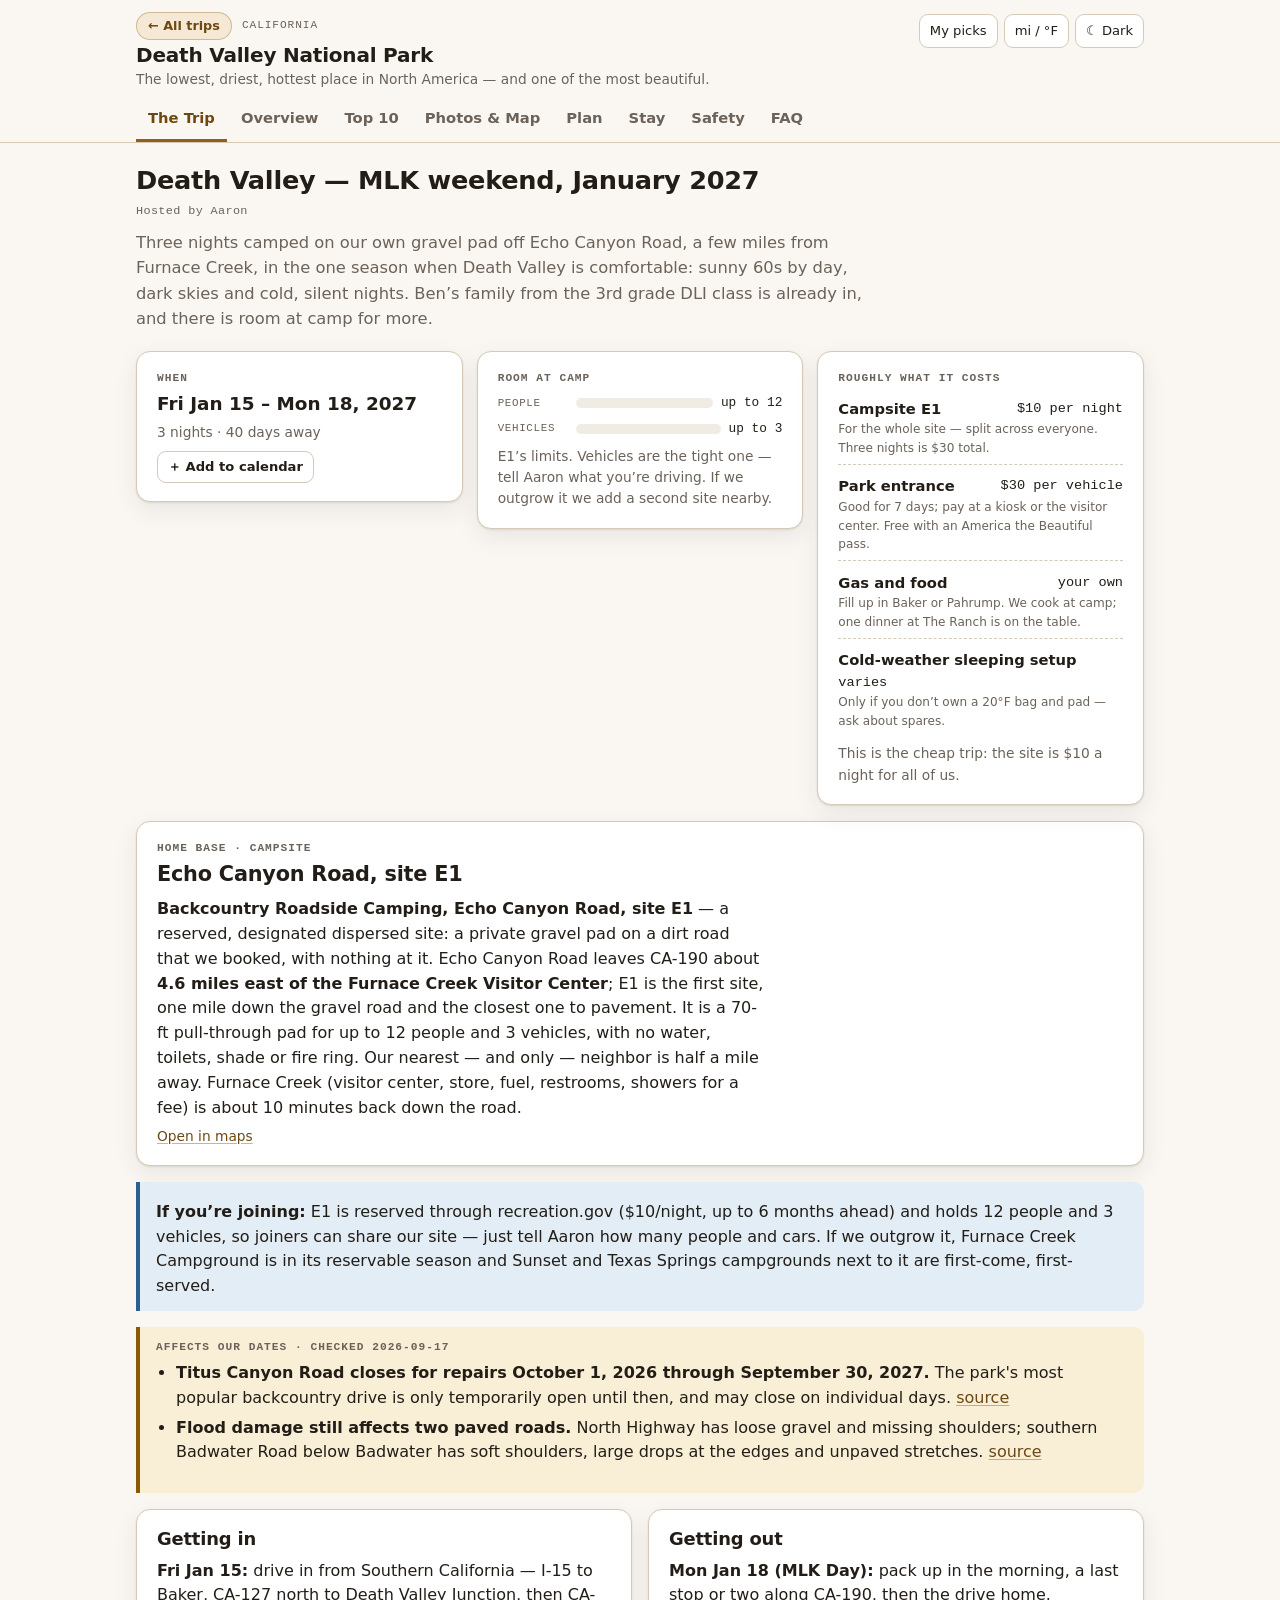
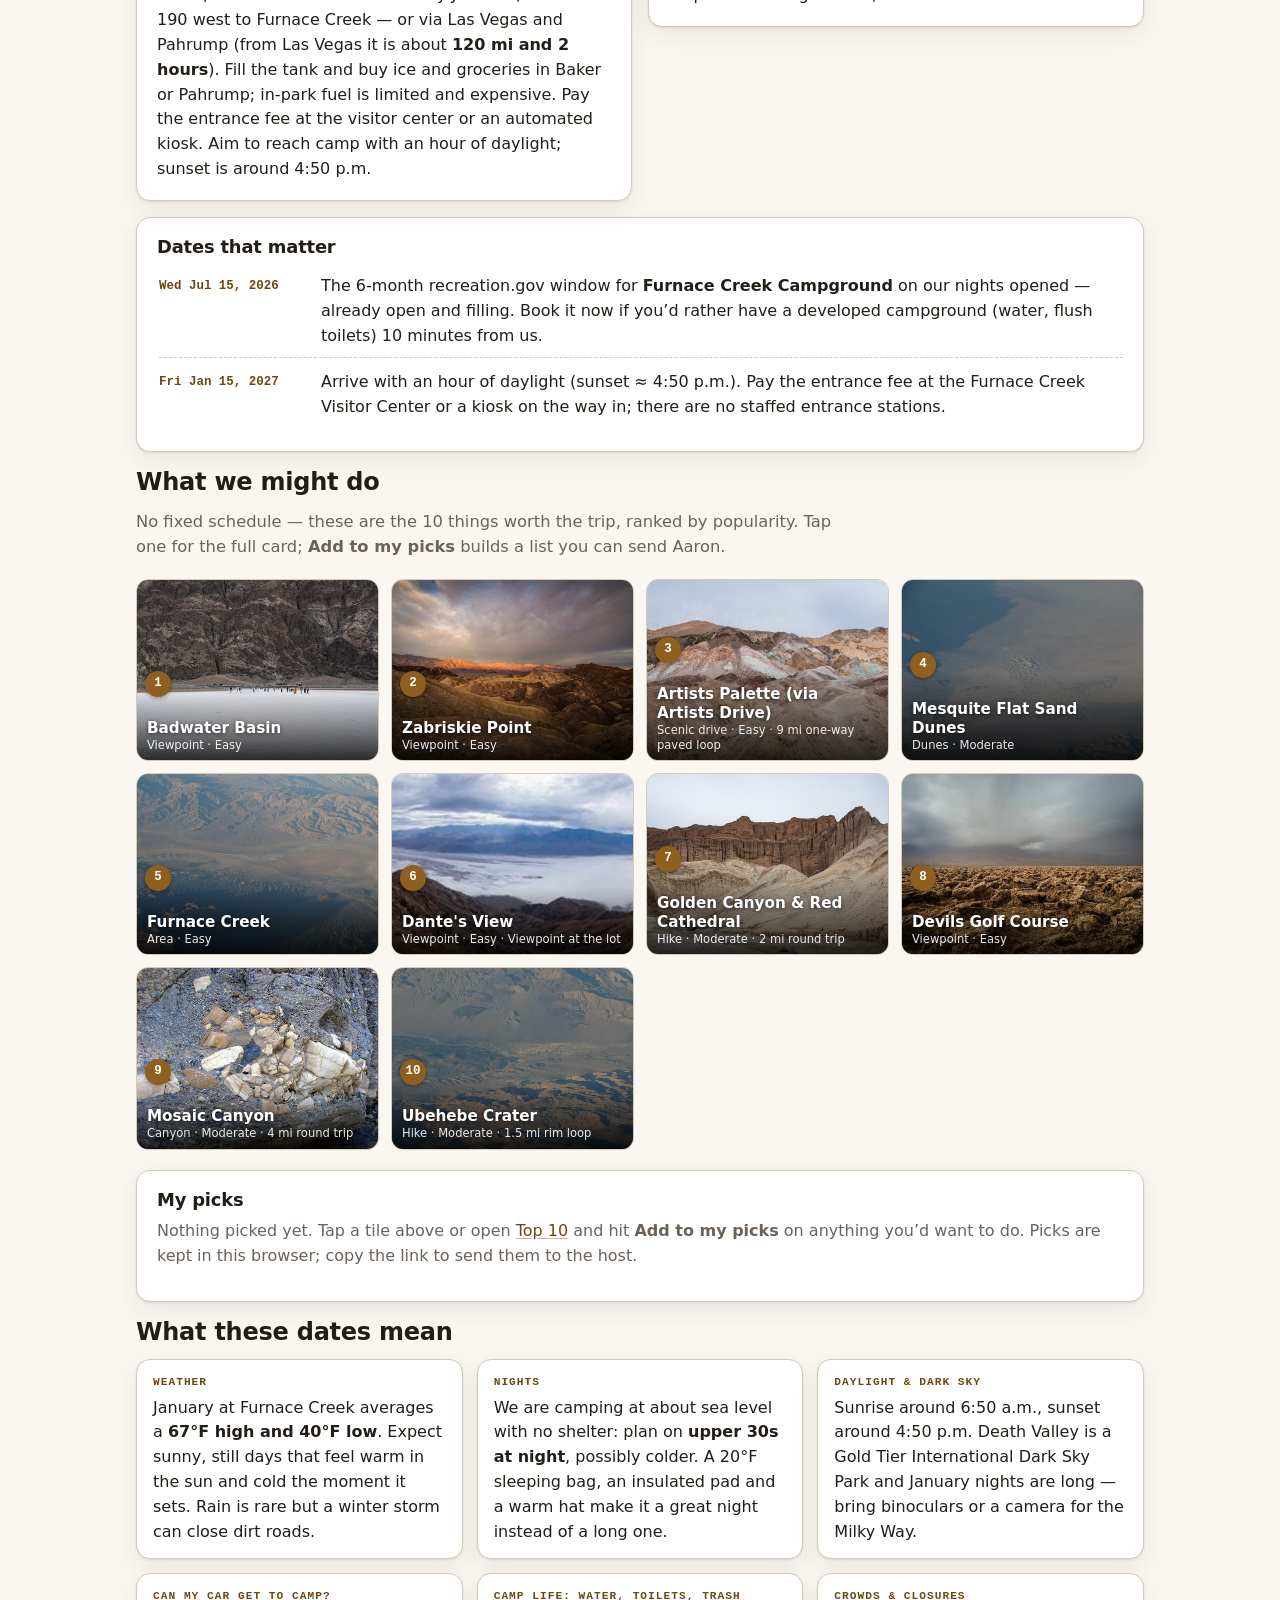
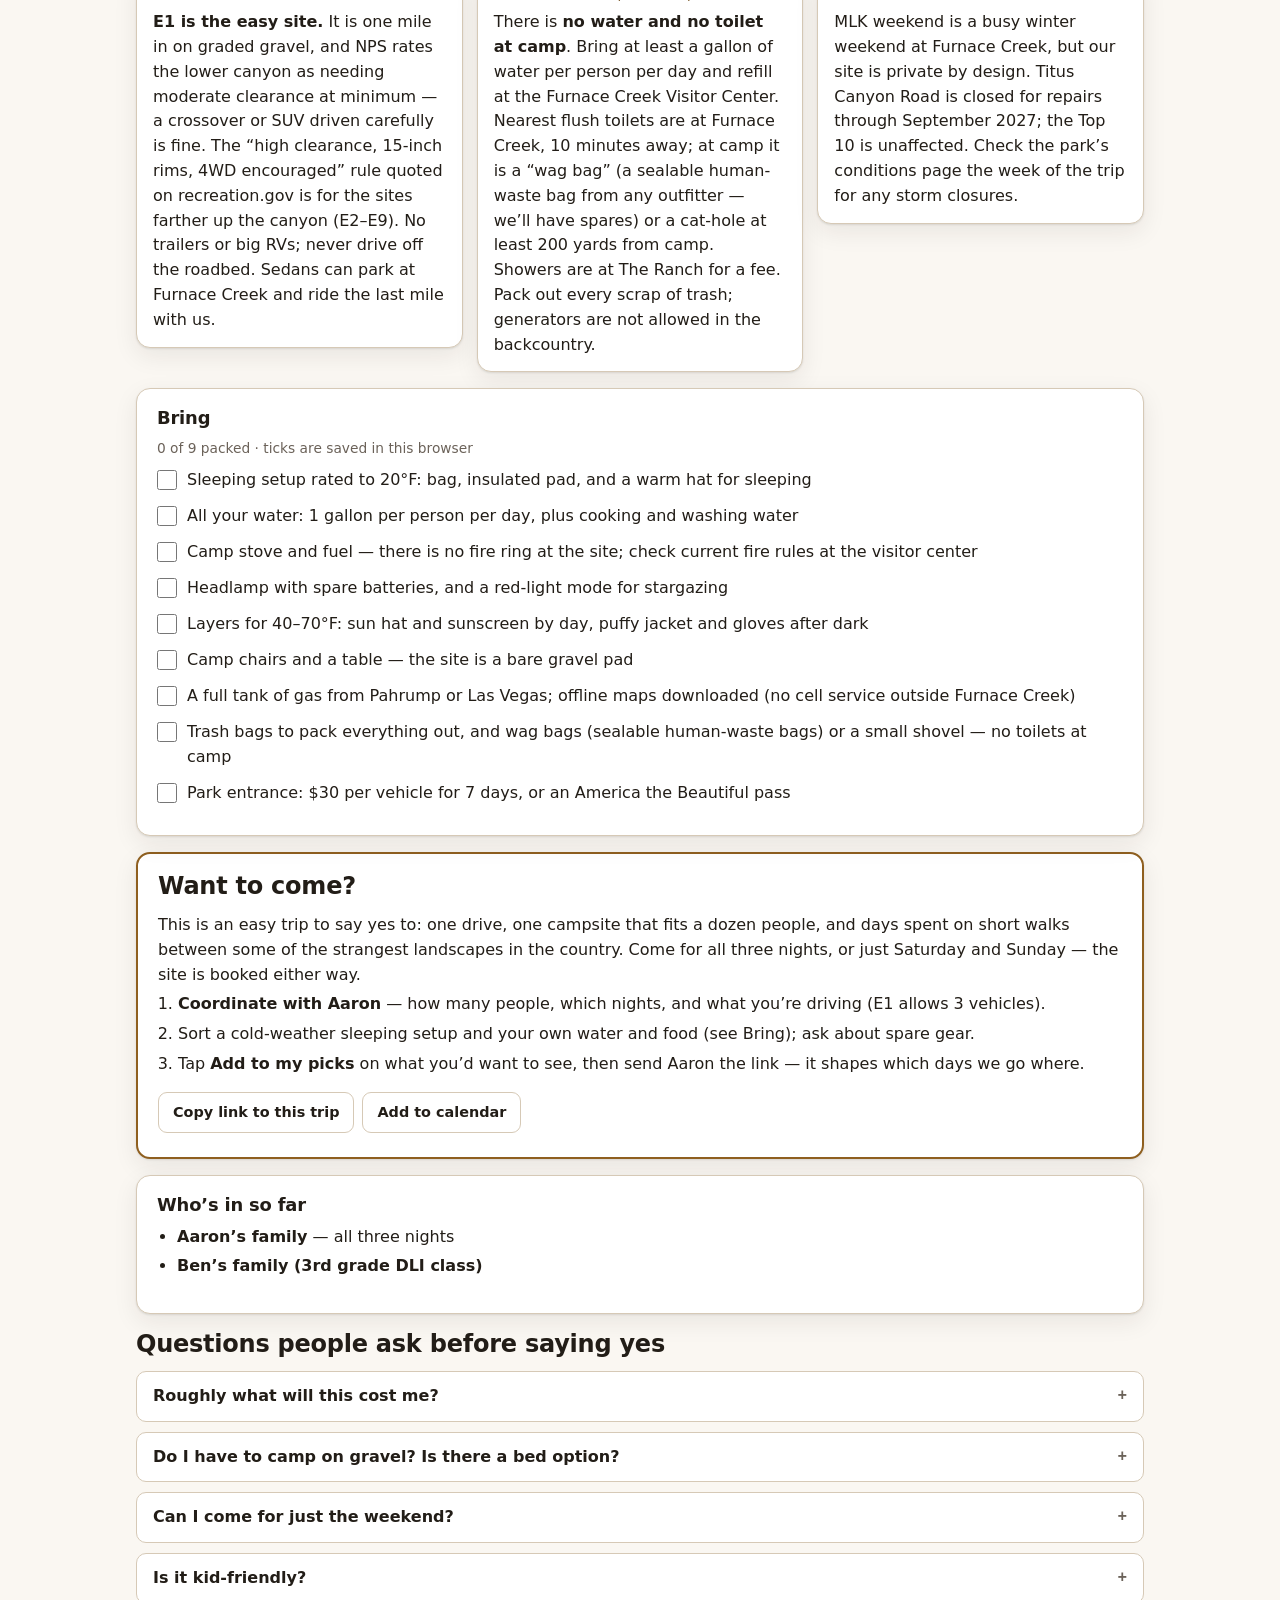
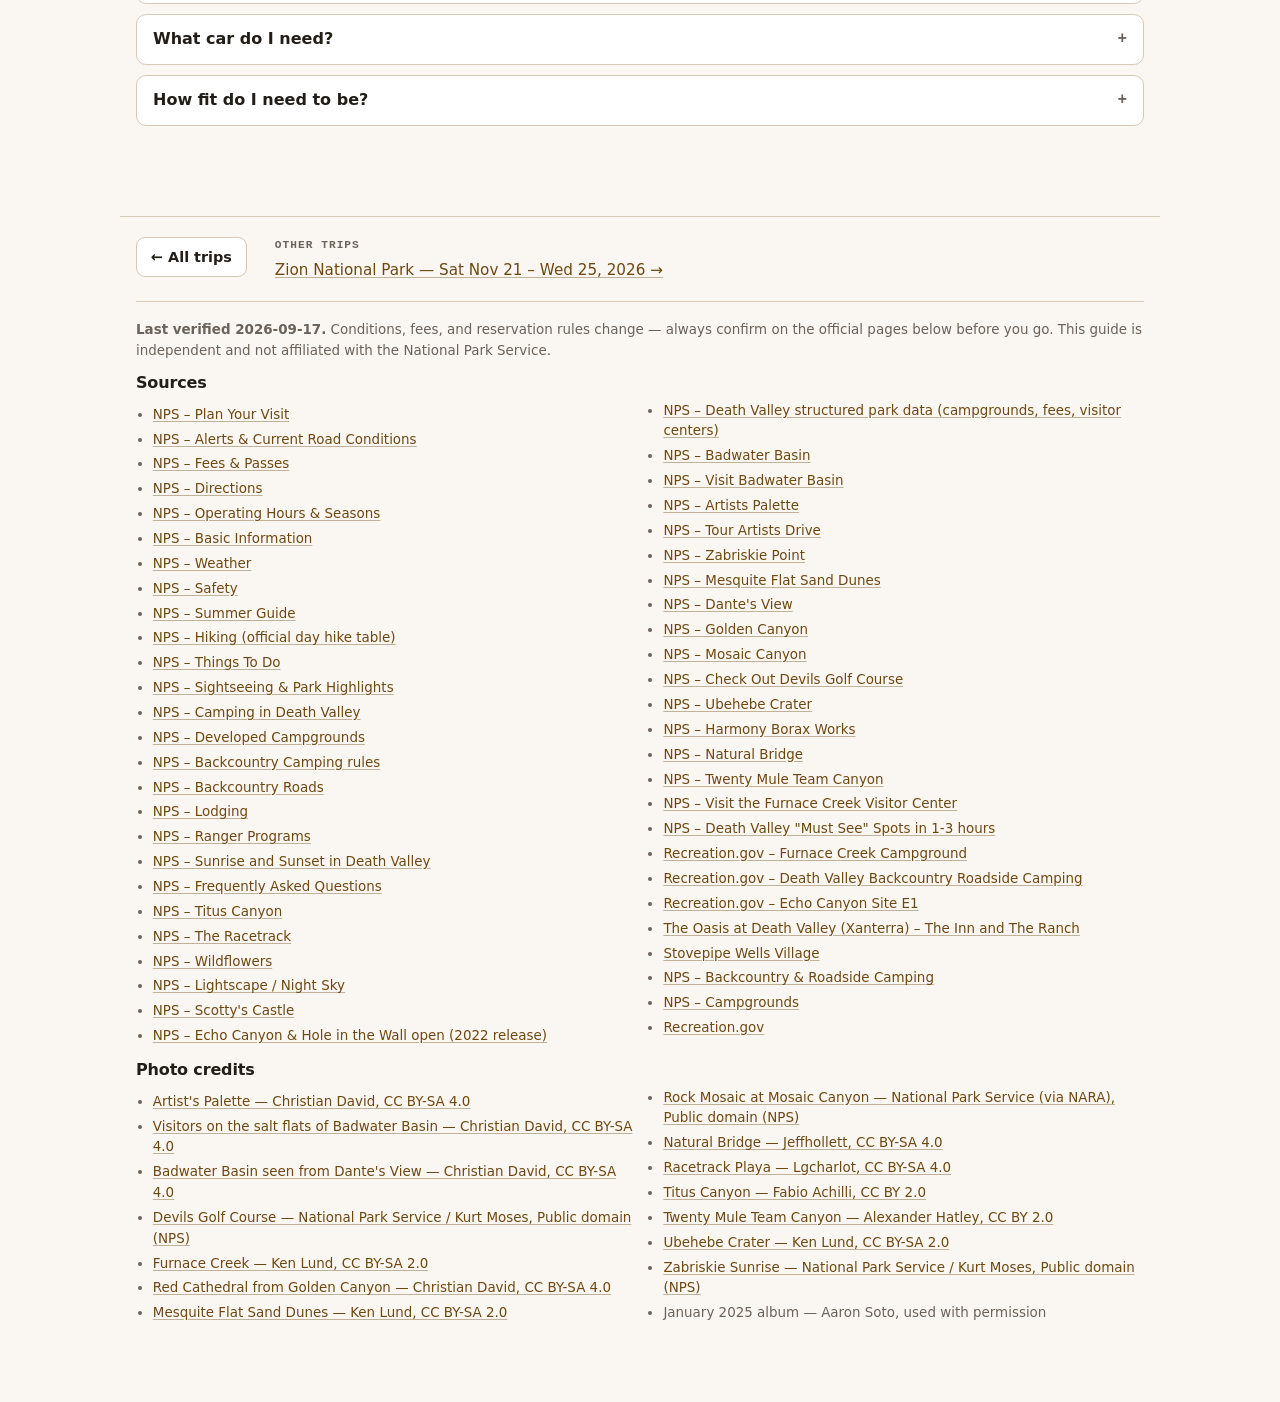
==== guides/death-valley/index.html @ ad089661 "Navigation: prominent All-trips link in every header (mobile too) and a footer nav linking to the ot" ====
<!doctype html>
<html lang="en"><head><meta charset="utf-8"><meta name="viewport" content="width=device-width,initial-scale=1">
<title>Death Valley — MLK weekend, January 2027 — you’re invited</title>
<meta name="description" content="Three nights camped on our own gravel pad off Echo Canyon Road, a few miles from Furnace Creek, in the one season when Death Valley is comfortable: sunny…">
<meta property="og:title" content="Death Valley — MLK weekend, January 2027 — you’re invited">
<meta property="og:description" content="Three nights camped on our own gravel pad off Echo Canyon Road, a few miles from Furnace Creek, in the one season when Death Valley is comfortable: sunny…">
<meta property="og:type" content="website">
<meta property="og:site_name" content="Come along">
<meta name="twitter:card" content="summary_large_image">
<meta property="og:image" content="https://aaronmsoto.github.io/travel-guides/guides/death-valley/img/zabriskie-point.jpg">
<meta property="og:image:width" content="1100"><meta property="og:image:height" content="732">
<meta property="og:url" content="https://aaronmsoto.github.io/travel-guides/guides/death-valley/"><link rel="canonical" href="https://aaronmsoto.github.io/travel-guides/guides/death-valley/">
<meta name="robots" content="noindex">
<style>/* travel-guides shared theme v2 — tokens first, per-park overrides via --accent */
:root{
  --bg:#faf7f2; --surface:#ffffff; --surface2:#f1ece3; --ink:#221d17; --muted:#6b6259;
  --accent:#b8532a; --accent-ink:#8f3e1d; --accent-soft:#f6e6dd; --on-accent:#ffffff; --line:#d6c9b6;
  --good:#2f7d4a; --good-soft:#e5f2e9; --bad:#b83232; --bad-soft:#f9e6e6;
  --warn:#8a5a00; --warn-soft:#f8efd6; --info:#2a5f8f; --info-soft:#e3edf6;
  --shadow:0 1px 2px rgba(34,29,23,.10),0 8px 24px rgba(34,29,23,.08);
  --mono:ui-monospace,"SF Mono","Cascadia Code",Menlo,Consolas,monospace;
  --sans:system-ui,-apple-system,"Segoe UI",Roboto,"Helvetica Neue",sans-serif;
  --radius:14px; --maxw:1040px; --stick:120px;
}
@media (prefers-color-scheme: dark){:root:not([data-theme="light"]){
  --bg:#15120f; --surface:#1e1a16; --surface2:#28231e; --ink:#efe8df; --muted:#a3988c;
  --accent:#e58a5e; --accent-ink:#f0a57f; --accent-soft:#3a2418; --on-accent:#15120f; --line:#4a4239;
  --good:#5cbf7a; --good-soft:#17301f; --bad:#f08080; --bad-soft:#3a1c1c;
  --warn:#e0b04a; --warn-soft:#332a12; --info:#7fb2e0; --info-soft:#17283a;
  --shadow:0 1px 2px rgba(0,0,0,.35),0 6px 20px rgba(0,0,0,.3);
}}
:root[data-theme="dark"]{
  --bg:#15120f; --surface:#1e1a16; --surface2:#28231e; --ink:#efe8df; --muted:#a3988c;
  --accent:#e58a5e; --accent-ink:#f0a57f; --accent-soft:#3a2418; --on-accent:#15120f; --line:#4a4239;
  --good:#5cbf7a; --good-soft:#17301f; --bad:#f08080; --bad-soft:#3a1c1c;
  --warn:#e0b04a; --warn-soft:#332a12; --info:#7fb2e0; --info-soft:#17283a;
  --shadow:0 1px 2px rgba(0,0,0,.35),0 6px 20px rgba(0,0,0,.3);
}
*{box-sizing:border-box}
html{scroll-behavior:smooth}
html.lb-open{overflow:hidden}
html:has(dialog[open]){overflow:hidden}
body{margin:0;background:var(--bg);color:var(--ink);font:16px/1.55 var(--sans);-webkit-font-smoothing:antialiased}
a{color:var(--accent-ink);text-decoration:underline;text-decoration-color:color-mix(in srgb,var(--accent-ink) 40%,transparent);text-underline-offset:2px}
a:hover{text-decoration-color:currentColor}
h1,h2,h3,h4{line-height:1.2;text-wrap:balance;margin:0 0 .5em;letter-spacing:-.01em}
h2{font-size:1.5rem}
h3{font-size:1.12rem}
p{margin:.35em 0 .9em}
ul,ol{margin:.3em 0 1em;padding-left:1.25em}
li{margin:.3em 0}
img{max-width:100%;display:block}
code{font-family:var(--mono);font-size:.86em;background:var(--surface2);padding:.1em .35em;border-radius:4px}
small{font-size:.82em}
.visually-hidden{position:absolute!important;width:1px;height:1px;overflow:hidden;clip:rect(0 0 0 0);white-space:nowrap}
.skip{position:absolute;left:-999px;top:8px;background:var(--accent);color:var(--on-accent);padding:8px 12px;border-radius:8px;z-index:100}
.skip:focus{left:8px}
.mt{margin-top:.6em}.mt1{margin-top:1em}
a:focus-visible,nav.tabs a:focus-visible,button:focus-visible,select:focus-visible,input:focus-visible,summary:focus-visible,.ph:focus-visible,.tile:focus-visible{outline:2px solid var(--accent);outline-offset:2px}

/* header */
header.site{position:sticky;top:0;z-index:40;background:color-mix(in srgb,var(--bg) 90%,transparent);backdrop-filter:saturate(1.4) blur(10px);border-bottom:1px solid var(--line)}
.masthead{max-width:var(--maxw);margin:0 auto;padding:12px 16px 0;display:flex;align-items:flex-start;gap:12px;flex-wrap:wrap}
.masthead .titles{flex:1;min-width:200px}
.masthead h1{font-size:1.25rem;margin:0;line-height:1.2}
.masthead .sub{color:var(--muted);font-size:.86rem;margin:.1em 0 .6em}
.masthead .crumbs{display:flex;align-items:center;gap:10px;font-family:var(--mono);font-size:.7rem;letter-spacing:.08em;text-transform:uppercase;color:var(--muted);margin:0 0 .3em}
.masthead .homelink{font:600 .8rem/1 var(--sans);letter-spacing:0;text-transform:none;color:var(--accent-ink);text-decoration:none;background:var(--accent-soft);border:1px solid color-mix(in srgb,var(--accent) 35%,transparent);border-radius:99px;padding:5px 11px;display:inline-flex;align-items:center;min-height:28px}
.masthead .homelink:hover{background:var(--accent);color:var(--on-accent)}
.tools{display:flex;gap:6px;align-items:center;padding-top:2px}
.iconbtn{appearance:none;border:1px solid var(--line);background:var(--surface);color:var(--ink);border-radius:9px;padding:6px 10px;font:inherit;font-size:.82rem;cursor:pointer;display:inline-flex;gap:6px;align-items:center;text-decoration:none;min-height:32px}
.iconbtn:hover{background:var(--surface2)}
.iconbtn .cnt{font-family:var(--mono);font-size:.72rem;background:var(--accent);color:var(--on-accent);border-radius:99px;padding:0 6px;min-width:18px;text-align:center}
nav.tabs{max-width:var(--maxw);margin:0 auto;padding:0 16px;display:flex;gap:2px;overflow-x:auto;scrollbar-width:none;scroll-snap-type:x proximity;mask-image:linear-gradient(90deg,transparent 0,#000 14px,#000 calc(100% - 34px),transparent);-webkit-mask-image:linear-gradient(90deg,transparent 0,#000 14px,#000 calc(100% - 34px),transparent)}
nav.tabs::-webkit-scrollbar{display:none}
nav.tabs a{color:var(--muted);font-size:.92rem;font-weight:600;padding:9px 12px;border-bottom:3px solid transparent;white-space:nowrap;text-decoration:none;scroll-snap-align:center}
nav.tabs a:hover{color:var(--ink)}
nav.tabs a.on{color:var(--accent-ink);border-bottom-color:var(--accent)}
@media (max-width:720px){
  .masthead{padding-top:8px;gap:8px}
  .masthead h1{font-size:1.05rem}
  .masthead .crumbs{margin-bottom:.2em}.masthead .crumbs .sep{display:none}
  .masthead .sub{margin:.05em 0 .3em;font-size:.8rem;overflow:hidden;text-overflow:ellipsis;white-space:nowrap}
  body.scrolled .masthead .sub{display:none}
  .tools{padding-top:0}
  .iconbtn{padding:4px 8px;font-size:.78rem;min-height:28px}
}

main{max-width:var(--maxw);margin:0 auto;padding:22px 16px 80px}
.sec{display:none;scroll-margin-top:calc(var(--stick) + 12px)}
.sec.on{display:block}
.sec>h2.sech{font-size:1.6rem;margin:0 0 .25em}
.sec>p.lede,.lede{color:var(--muted);font-size:1.02rem;margin:0 0 1.2em;max-width:70ch}
.byline{font-family:var(--mono);font-size:.74rem;letter-spacing:.03em;color:var(--muted);margin:0 0 .8em}
[id]{scroll-margin-top:calc(var(--stick) + 12px)}

/* cards & blocks */
.card{background:var(--surface);border:1px solid var(--line);border-radius:var(--radius);padding:18px 20px;margin:0 0 16px;box-shadow:var(--shadow)}
.card>h2:first-child,.card>h3:first-child{margin-top:0}
.eyebrow{font-family:var(--mono);font-size:.7rem;font-weight:600;letter-spacing:.09em;text-transform:uppercase;color:var(--muted);margin:0 0 .4em}
.callout{border-left:4px solid var(--accent);background:var(--accent-soft);border-radius:0 10px 10px 0;padding:12px 16px;margin:0 0 16px}
.callout.warn{border-left-color:var(--warn);background:var(--warn-soft)}
.callout.info{border-left-color:var(--info);background:var(--info-soft)}
.callout.bad{border-left-color:var(--bad);background:var(--bad-soft)}
.callout.compact{padding:8px 12px;margin:.4em 0 .8em}
.callout p:last-child{margin-bottom:0}
.callout.alerts ul{margin:.2em 0 0;padding-left:1.1em}.callout.alerts li{margin:.35em 0}
.stale{font-family:var(--mono);text-transform:none;letter-spacing:0}
.stale.warn{color:var(--warn)}.stale.bad{color:var(--bad);font-weight:700}
.grid2{display:grid;grid-template-columns:repeat(auto-fit,minmax(280px,1fr));gap:16px;align-items:start}
.grid3{display:grid;grid-template-columns:repeat(auto-fit,minmax(220px,1fr));gap:14px;align-items:start}
.grid2>.card,.grid3>.card{margin:0}
.grid2,.grid3{margin-bottom:16px}
.chips{display:flex;flex-wrap:wrap;gap:8px;margin:.3em 0 1em;padding:0;list-style:none}
.chip{font-size:.82rem;background:var(--surface2);border:1px solid var(--line);border-radius:99px;padding:4px 12px;white-space:nowrap}
.tag{font-family:var(--mono);font-size:.68rem;letter-spacing:.04em;border-radius:6px;padding:2px 8px;background:var(--surface2);color:var(--muted);white-space:nowrap;text-transform:uppercase}
.tag.easy{background:var(--good-soft);color:var(--good)}
.tag.moderate{background:var(--warn-soft);color:var(--warn)}
.tag.strenuous,.tag.extreme{background:var(--bad-soft);color:var(--bad)}
.tag.permit{background:var(--info-soft);color:var(--info)}
.tag.type{background:var(--accent-soft);color:var(--accent-ink)}
.tag.reservable{background:var(--info-soft);color:var(--info)}
.tag.first-come{background:var(--good-soft);color:var(--good)}
.tag.mixed{background:var(--warn-soft);color:var(--warn)}
.tag.permit-only{background:var(--bad-soft);color:var(--bad)}
.meta{display:flex;flex-wrap:wrap;gap:6px;margin:0 0 8px}
table{width:100%;border-collapse:collapse;font-size:.92rem}
.tablewrap{overflow-x:auto;margin:.5em 0 1em}
th{text-align:left;font-family:var(--mono);font-size:.7rem;letter-spacing:.07em;text-transform:uppercase;color:var(--muted);font-weight:600;padding:8px 10px;border-bottom:2px solid var(--line)}
td{padding:9px 10px;border-bottom:1px solid var(--line);vertical-align:top}
tr:last-child td{border-bottom:0}
.linkrow{font-size:.86rem;color:var(--muted);margin:.4em 0 0}
.btn{appearance:none;font:inherit;font-size:.9rem;font-weight:600;border-radius:9px;padding:8px 14px;cursor:pointer;border:1px solid var(--line);background:var(--surface);color:var(--ink);text-decoration:none;display:inline-flex;gap:6px;align-items:center;min-height:36px}
.btn:hover{background:var(--surface2)}
.btn.small{padding:5px 10px;font-size:.82rem;min-height:30px}
.btn.primary{background:var(--accent);border-color:var(--accent);color:var(--on-accent)}
.btn.primary:hover{filter:brightness(1.06)}
.btn.ghost{border-color:transparent;background:none;color:var(--muted)}
.btn.ghost:hover{color:var(--ink);background:var(--surface2)}
.btn.ghost.danger{color:var(--bad)}
.btn.on{background:var(--accent-soft);border-color:var(--accent);color:var(--accent-ink)}
.btn[disabled]{opacity:.45;cursor:default}
.cta{display:flex;flex-wrap:wrap;gap:8px;margin:.8em 0 .4em}
details{border:1px solid var(--line);border-radius:10px;background:var(--surface);margin:0 0 10px}
details summary{cursor:pointer;padding:12px 16px;font-weight:600;list-style:none;display:flex;justify-content:space-between;gap:12px}
details summary::-webkit-details-marker{display:none}
details summary::after{content:"+";color:var(--muted);font-family:var(--mono)}
details[open] summary::after{content:"–"}
details .body{padding:0 16px 14px;color:var(--ink)}
details.other{background:none;border-style:dashed}
details.other .body{padding-top:12px}
.credit{font-size:.72rem;color:var(--muted);margin:.35em 0 0;font-family:var(--mono);letter-spacing:.01em;line-height:1.4;overflow-wrap:anywhere}
.credit.inl{display:inline;margin:0}
.credit a{color:inherit;display:inline-block;padding:4px 0}

/* hero */
.hero{position:relative;border-radius:var(--radius);overflow:hidden;margin:0 0 18px;background:var(--surface2);aspect-ratio:21/9;min-height:220px;max-height:460px;width:100%}
.hero img{width:100%;height:100%;object-fit:cover}
.hero .over{position:absolute;inset:auto 0 0 0;padding:28px 22px 16px;background:linear-gradient(transparent,rgba(0,0,0,.72));color:#fff}
.hero .over h2{font-size:clamp(1.5rem,4vw,2.4rem);margin:0;color:#fff;text-shadow:0 1px 8px rgba(0,0,0,.5)}
.hero .over p{margin:.2em 0 0;font-size:1.02rem;opacity:.95;text-shadow:0 1px 6px rgba(0,0,0,.5)}
.hero .credit{position:absolute;right:10px;top:8px;margin:0;background:rgba(0,0,0,.5);color:#fff;padding:2px 8px;border-radius:6px}
.hero .credit a{color:#fff;padding:0}
.facts{display:grid;grid-template-columns:repeat(auto-fit,minmax(128px,1fr));gap:10px;margin:0 0 20px}
.fact{background:var(--surface);border:1px solid var(--line);border-radius:12px;padding:10px 12px}
.fact .l{font-family:var(--mono);font-size:.66rem;letter-spacing:.08em;text-transform:uppercase;color:var(--muted)}
.fact .v{font-weight:650;font-size:.98rem;line-height:1.3;margin-top:2px}
.fact .n{font-size:.78rem;color:var(--muted);margin-top:2px}
.noimg{aspect-ratio:4/3;background:repeating-linear-gradient(135deg,var(--surface2) 0 12px,var(--surface) 12px 24px);min-height:120px;width:100%}

/* seasons */
.season{position:relative}
.season.ours{border-color:var(--accent);box-shadow:0 0 0 2px var(--accent-soft)}
.season .verdict{position:absolute;top:14px;right:14px}
.verdict{font-family:var(--mono);font-size:.68rem;letter-spacing:.06em;text-transform:uppercase;border-radius:6px;padding:3px 8px;font-weight:700}
.verdict.best{background:var(--good-soft);color:var(--good)}
.verdict.good{background:var(--info-soft);color:var(--info)}
.verdict.fair{background:var(--warn-soft);color:var(--warn)}
.verdict.hard{background:var(--bad-soft);color:var(--bad)}
.season .temps{font-family:var(--mono);font-size:.8rem;color:var(--muted);margin:-.3em 0 .6em}

/* top-10 */
.filters{display:flex;flex-wrap:wrap;gap:8px;align-items:center;margin:0 0 16px;position:sticky;top:var(--stick);z-index:30;background:var(--bg);padding:8px 0}
.filters select{font:inherit;font-size:.88rem;color:var(--ink);background:var(--surface);border:1px solid var(--line);border-radius:9px;padding:7px 10px;min-height:36px}
.filters .spacer{flex:1}
.filters .count{font-family:var(--mono);font-size:.78rem;color:var(--muted)}
.fbtn{appearance:none;font:inherit;font-size:.84rem;font-weight:600;border-radius:99px;padding:6px 13px;cursor:pointer;border:1px solid var(--line);background:var(--surface);color:var(--muted);min-height:34px}
.fbtn:hover{color:var(--ink)}
.fbtn.on{background:var(--accent);border-color:var(--accent);color:var(--on-accent)}
@media (max-width:720px){
  .filters{flex-wrap:nowrap;overflow-x:auto;scrollbar-width:none;gap:6px;margin:0 -16px 12px;padding:8px 16px;-webkit-overflow-scrolling:touch}
  .filters::-webkit-scrollbar{display:none}
  .filters .spacer{display:none}.filters .count{white-space:nowrap}
}
.attr{display:grid;grid-template-columns:minmax(0,300px) 1fr;gap:0;overflow:hidden;overflow:clip;padding:0;scroll-margin-top:calc(var(--stick) + 64px)}
.attr.hide{display:none}
.attr .pic{position:relative;background:var(--surface2);align-self:start}
@media (min-width:721px){.attr .pic{position:sticky;top:calc(var(--stick) + 64px)}}
.attr .pic img{width:100%;height:auto;aspect-ratio:4/3;object-fit:cover}
.attr .pic .noimg{aspect-ratio:4/3}
.attr .rank{position:absolute;left:10px;top:10px;width:38px;height:38px;border-radius:99px;background:var(--accent);color:var(--on-accent);font-family:var(--mono);font-weight:700;font-size:1rem;display:grid;place-items:center;box-shadow:0 2px 8px rgba(0,0,0,.35)}
.attr .body{padding:16px 20px 16px}
.attr .head{display:flex;flex-wrap:wrap;gap:8px 10px;align-items:center;margin-bottom:6px}
.attr h3{margin:0;font-size:1.28rem}
.attr .meta{margin:0 0 10px}
.stats{display:flex;flex-wrap:wrap;gap:8px 18px;margin:0 0 12px;padding:10px 12px;background:var(--surface2);border-radius:10px}
.stat{flex:1 1 130px;min-width:120px}
.stat .l{font-family:var(--mono);font-size:.62rem;letter-spacing:.08em;text-transform:uppercase;color:var(--muted)}
.stat .v{font-weight:600;font-size:.92rem;line-height:1.35}
.stat .v small{font-weight:400;color:var(--muted)}
.attr .summary{margin:0 0 .8em}
.attr .best{font-size:.9rem;margin:0 0 .6em}
.attr .tips{margin:.4em 0 .6em}
.attr .tips summary{padding:8px 12px;font-size:.9rem}
.attr .tips .body{padding:0 14px 8px}
.attr .tips ul{margin:.2em 0 .4em}
.attr .foot{display:flex;flex-wrap:wrap;gap:8px 14px;align-items:center;margin-top:8px;font-size:.86rem;color:var(--muted)}
.attr .foot .spacer{flex:1}
.attr .foot .src a{color:var(--muted);display:inline-block;padding:4px 0}
.attr .foot .credit{flex-basis:100%;margin:0}
@media (max-width:720px){.attr{grid-template-columns:1fr;scroll-margin-top:calc(var(--stick) + 12px)}.attr .pic{position:relative;top:auto}.attr .pic img{aspect-ratio:16/9}.stats{gap:8px 12px}.stat{flex:1 1 40%;min-width:0}}
.also li{margin:.6em 0;display:flex;gap:12px;align-items:flex-start}
.also .also-pic{flex:0 0 96px}
.also .also-pic img,.also .also-pic .noimg{width:96px;aspect-ratio:4/3;object-fit:cover;border-radius:8px;min-height:0}
.also .credit{display:block}

/* trip */
.tripbar{display:flex;flex-wrap:wrap;gap:6px 0;align-items:center;background:var(--accent-soft);border:1px solid color-mix(in srgb,var(--accent) 35%,transparent);border-radius:12px;padding:10px 14px;margin:0 0 18px;font-size:.92rem}
.tripbar[hidden]{display:none}
.tripbar>span{padding:0 10px 0 0;margin-right:10px;border-right:1px solid color-mix(in srgb,var(--accent) 30%,transparent)}
.tripbar>span:last-of-type,.tripbar .spacer{border-right:0}
.tripbar .tb-dates{font-weight:700}
.tripbar .tb-count{font-family:var(--mono);font-size:.82rem;font-weight:700;color:var(--accent-ink)}
.tripbar .spacer{flex:1;padding:0;margin:0}
.tripbar .btn{padding:6px 12px;font-size:.84rem}
.tripbar.past{opacity:.8}
@media (max-width:720px){.tripbar>span{border-right:0;padding:0;margin:0;flex-basis:100%}.tripbar .spacer{flex-basis:100%;height:4px}.tripbar .btn{width:100%;justify-content:center}}
.tripfacts .big{font-size:1.15rem;font-weight:700;margin:0 0 .3em;line-height:1.3}
.fact-card .linkrow{margin-top:.5em}
.costs{list-style:none;padding:0;margin:0}
.costs li{display:flex;flex-wrap:wrap;gap:0 8px;justify-content:space-between;padding:6px 0;border-bottom:1px dashed var(--line);font-size:.92rem}
.costs li:last-child{border-bottom:0}
.costs .cl{font-weight:600}.costs .cv{font-family:var(--mono);font-size:.85rem;white-space:nowrap}
.costs small{flex-basis:100%;color:var(--muted)}
.meter{display:grid;grid-template-columns:70px 1fr auto;gap:8px;align-items:center;margin:6px 0}
.meter .l{font-family:var(--mono);font-size:.68rem;text-transform:uppercase;letter-spacing:.06em;color:var(--muted)}
.meter .bar{height:10px;background:var(--surface2);border-radius:99px;overflow:hidden}
.meter .fill{height:100%;background:var(--accent);border-radius:99px;min-width:0}
.meter .v{font-family:var(--mono);font-size:.8rem;white-space:nowrap}
.base{display:grid;grid-template-columns:1fr;gap:16px}
.base.card{padding:18px 20px}
.base h3{font-size:1.3rem}
.base .base-pic img{border-radius:10px;aspect-ratio:4/3;object-fit:cover;width:100%}
@media (min-width:760px){.base{grid-template-columns:1fr 340px}.base .base-pic{order:2}}
.tl{list-style:none;margin:0;padding:0 0 0 2px}
.tl li{display:grid;grid-template-columns:120px 1fr;gap:12px;padding:8px 0;border-bottom:1px dashed var(--line)}
.tl li:last-child{border-bottom:0}
.tl .when{font-family:var(--mono);font-size:.78rem;color:var(--accent-ink);font-weight:600;padding-top:3px}
@media (max-width:520px){.tl li{grid-template-columns:1fr}.tl .when{padding-top:0}}
.tiles{display:grid;grid-template-columns:repeat(auto-fill,minmax(200px,1fr));gap:12px;margin:0 0 20px}
.tile{position:relative;display:block;border-radius:12px;overflow:hidden;background:var(--surface2);aspect-ratio:4/3;text-decoration:none;color:#fff;border:1px solid var(--line)}
.tile img{width:100%;height:100%;object-fit:cover;transition:transform .3s}
.tile:hover img{transform:scale(1.04)}
.tile .noimg{height:100%;min-height:0}
.tile .tile-b{position:absolute;inset:auto 0 0 0;padding:26px 10px 8px;background:linear-gradient(transparent,rgba(0,0,0,.8));display:block;line-height:1.25}
.tile .tile-b b{display:block;font-size:.95rem;text-shadow:0 1px 4px rgba(0,0,0,.6)}
.tile .tile-b small{display:block;font-size:.72rem;opacity:.9}
.tile .tile-n{position:absolute;left:8px;top:-22px;width:26px;height:26px;border-radius:99px;background:var(--accent);color:var(--on-accent);font-family:var(--mono);font-size:.78rem;font-weight:700;display:grid;place-items:center;box-shadow:0 1px 4px rgba(0,0,0,.4)}
.conds{grid-template-columns:repeat(auto-fit,minmax(250px,1fr))}
.conds .card{padding:14px 16px}
.conds p:last-child{margin-bottom:0}
.conds .eyebrow{color:var(--accent-ink)}
.checks{list-style:none;padding:0;margin:.3em 0 .5em}
.checks li{margin:.2em 0}
.checks label{display:flex;gap:10px;align-items:flex-start;cursor:pointer;padding:4px 0}
.checks input{width:20px;height:20px;margin:2px 0 0;accent-color:var(--accent);flex:0 0 auto}
.checks input:checked+span{color:var(--muted);text-decoration:line-through}
.join{border:2px solid var(--accent)}
.join .how{margin-top:.4em}
.keydates .tl li{grid-template-columns:150px 1fr}
@media (max-width:520px){.keydates .tl li{grid-template-columns:1fr}}
.trip-empty{color:var(--muted)}
.trip-list{list-style:none;padding:0;margin:0 0 6px}
.trip-list li{display:flex;gap:10px;align-items:center;padding:8px 0;border-bottom:1px solid var(--line)}
.trip-list li:last-child{border-bottom:0}
.trip-list .n{font-family:var(--mono);color:var(--muted);font-size:.8rem;width:22px}
.trip-list .t{flex:1}
.trip-list .t small{display:block;color:var(--muted)}
.trip-list button{font-size:.8rem}
.flash{animation:flash 1.6s ease-out}
@keyframes flash{0%{box-shadow:0 0 0 3px var(--accent)}100%{box-shadow:var(--shadow)}}

/* stay */
.stay{padding:16px 20px}
.stay h3{margin:0 0 2px}
.stay .where{color:var(--muted);font-size:.9rem;margin:0 0 8px}
.stay.ours{border:2px solid var(--accent)}
.ours-flag{color:var(--accent-ink);margin-bottom:.6em}
.stay-grid{display:grid;grid-template-columns:1fr;gap:14px}
@media (min-width:760px){.stay-grid{grid-template-columns:280px 1fr}}
.stay-pic img{border-radius:10px;aspect-ratio:4/3;object-fit:cover;width:100%}
.kv{display:grid;grid-template-columns:repeat(auto-fit,minmax(150px,1fr));gap:8px 12px;margin:8px 0 10px}
.kv .l{font-family:var(--mono);font-size:.62rem;letter-spacing:.08em;text-transform:uppercase;color:var(--muted)}
.kv .v{font-size:.92rem;font-weight:600}
.amen{display:flex;flex-wrap:wrap;gap:6px;margin:6px 0 10px}
.amen span{font-size:.78rem;background:var(--surface2);border-radius:6px;padding:2px 8px}
details.how summary{font-size:.92rem;padding:10px 14px}

/* safety */
.safety.critical{border-left:4px solid var(--bad)}
.safety.important{border-left:4px solid var(--warn)}
.safety.note{border-left:4px solid var(--info)}

/* photos & map */
.viewsw{display:flex;gap:8px;margin:0 0 14px}
.albh{display:flex;align-items:baseline;gap:12px;margin:.6em 0 .5em;flex-wrap:wrap}
.pgrid{display:grid;grid-template-columns:repeat(auto-fill,minmax(180px,1fr));gap:10px;margin:0 0 20px}
.ph{appearance:none;border:0;padding:0;background:var(--surface2);border-radius:10px;overflow:hidden;cursor:pointer;position:relative;aspect-ratio:4/3;text-align:left;color:#fff}
.ph img{width:100%;height:100%;object-fit:cover;transition:transform .3s}
.ph:hover img{transform:scale(1.03)}
.ph .cap{position:absolute;inset:auto 0 0 0;padding:18px 8px 6px;font-size:.72rem;color:#fff;background:linear-gradient(transparent,rgba(0,0,0,.75));line-height:1.25;display:-webkit-box;-webkit-line-clamp:1;-webkit-box-orient:vertical;overflow:hidden}
.ph:hover .cap,.ph:focus-visible .cap{-webkit-line-clamp:3}
.map{height:min(70vh,560px);border-radius:var(--radius);border:1px solid var(--line);background:var(--surface2)}
.legend{margin:0 0 10px}
.legend li{display:inline-flex;align-items:center;gap:6px;font-size:.82rem;color:var(--muted)}
.pin-key,.pin span{display:inline-grid;place-items:center;width:24px;height:24px;border-radius:99px;color:#fff;font:700 .7rem/1 var(--mono);box-shadow:0 1px 5px rgba(0,0,0,.4);border:2px solid #fff}
.pin span{width:26px;height:26px}
.pin-key.accent,.pin span.accent{background:var(--accent);color:var(--on-accent)}
.pin-key.good,.pin span.good{background:var(--good)}
.pin-key.info,.pin span.info{background:var(--info)}
.leaflet-popup-content{font:14px/1.4 var(--sans);color:#222}
.lightbox{border:0;padding:0;background:transparent;max-width:100vw;max-height:100vh;width:100vw;height:100vh;margin:0}
.lightbox::backdrop{background:rgba(0,0,0,.96)}
.lightbox figure{margin:0;width:100vw;height:100vh;display:flex;flex-direction:column;align-items:center;justify-content:center;gap:10px;padding:16px}
.lightbox img{max-width:100%;max-height:calc(100vh - 110px);object-fit:contain;border-radius:8px}
.lightbox figcaption{color:#fff;text-align:center;max-width:70ch}
.lightbox .lb-cap{display:block;font-size:1rem}
.lightbox .lb-meta{display:block;font-size:.8rem;opacity:.75;font-family:var(--mono)}
.lightbox .lb-meta a{color:#fff}
.lb-x,.lb-nav{position:fixed;appearance:none;border:0;background:rgba(255,255,255,.12);color:#fff;font-size:1.8rem;line-height:1;width:46px;height:46px;border-radius:99px;cursor:pointer;z-index:2}
.lb-x{top:14px;right:14px}
.lb-nav{top:50%;transform:translateY(-50%)}
.lb-prev{left:12px}.lb-next{right:12px}
.lb-x:hover,.lb-nav:hover{background:rgba(255,255,255,.28)}
@media (max-width:600px){.lb-nav{top:auto;bottom:14px;transform:none}}

/* footer */
footer.site{max-width:var(--maxw);margin:0 auto;padding:20px 16px 60px;color:var(--muted);font-size:.84rem;border-top:1px solid var(--line)}
footer.site h2{font-size:1rem;color:var(--ink)}
.footnav{display:flex;flex-wrap:wrap;gap:16px 28px;align-items:flex-start;padding:0 0 18px;margin:0 0 18px;border-bottom:1px solid var(--line)}
.footnav ul{columns:1;margin:0;padding:0;list-style:none}
.footnav li{margin:.2em 0;font-size:.95rem}
.footnav .eyebrow{margin-bottom:.2em}
footer.site ul{columns:2;column-gap:30px}
@media (max-width:640px){footer.site ul{columns:1}}
footer.site li{break-inside:avoid}

/* landing */
.guides{display:grid;grid-template-columns:repeat(auto-fit,minmax(300px,1fr));gap:18px;margin:16px 0}
.gcard{display:block;text-decoration:none;color:inherit;border:1px solid var(--line);border-radius:var(--radius);overflow:hidden;background:var(--surface);box-shadow:var(--shadow)}
.gcard:hover{border-color:var(--accent)}
.gcard img,.gcard .noimg{aspect-ratio:16/9;object-fit:cover;width:100%;min-height:0}
.gcard .b{padding:14px 16px}
.gcard h2{margin:0 0 .3em;font-size:1.25rem}
.gcard p{margin:0 0 .3em;color:var(--muted);font-size:.92rem}
.gcard .gdates{color:var(--ink);font-weight:700;font-size:1rem}
.gcard .gdates .tb-count{font-family:var(--mono);font-size:.8rem;color:var(--accent-ink);font-weight:600}
.gcard .cta{margin-top:.8em}

/* motion */
@media (prefers-reduced-motion: reduce){
  html{scroll-behavior:auto}
  *,*::before,*::after{animation-duration:.01ms!important;animation-iteration-count:1!important;transition-duration:.01ms!important}
}

@media print{
  header.site{position:static;backdrop-filter:none}
  nav.tabs,.tools,.filters,.btn,.skip,.tripbar,.viewsw,#mapwrap,.cta,.copylink{display:none!important}
  .sec{display:block!important;break-before:page}
  .sec:first-of-type{break-before:auto}
  .attr{grid-template-columns:1fr}
  .attr .pic{position:static}
  .attr .pic img{max-height:260px}
  details{border:0}details summary::after{content:""}
  details:not([open]) .body{display:block}
  a{color:inherit;text-decoration:none}
  a[href^="http"]::after{content:" (" attr(href) ")";font-size:.8em;word-break:break-all;color:#555}
  .credit a::after,.hero .credit a::after,nav a::after{content:""}
  #tripCountdown,#tripCountdown2,#staleNote{display:none}
  body{font-size:12px}
  body.print-picks .sec{display:none!important}
  body.print-picks #trip{display:block!important;break-before:auto}
  body.print-picks #trip>*:not(#picks):not(.sech){display:none!important}
}
:root{--accent:#8f5f1f;--accent-ink:#6e4812;--accent-soft:#f5e9d6}@media (prefers-color-scheme: dark){:root:not([data-theme="light"]){--accent:#e0a24a;--accent-ink:#edbb6f;--accent-soft:#3a2c14}}:root[data-theme="dark"]{--accent:#e0a24a;--accent-ink:#edbb6f;--accent-soft:#3a2c14}</style>
</head><body data-slug="death-valley" data-name="Death Valley National Park" data-verified="2026-09-17">
<a class="skip" href="#main">Skip to content</a>
<header class="site"><div class="masthead"><div class="titles"><p class="crumbs"><a class="homelink" href="../../index.html">← All trips</a><span class="sep">California</span></p><h1>Death Valley National Park</h1><p class="sub">The lowest, driest, hottest place in North America — and one of the most beautiful.</p></div>
<div class="tools"><a class="iconbtn" href="#trip/picks" title="The attractions you picked">My picks <span class="cnt" id="tripCount" hidden>0</span></a><button type="button" class="iconbtn" id="unitBtn" aria-pressed="false"><span class="visually-hidden">Units: </span>mi / °F</button><button type="button" class="iconbtn" id="themeBtn">☾ Dark</button></div></div>
<nav class="tabs" aria-label="Sections"><a href="#trip" id="tab-trip" data-sec="trip">The Trip</a><a href="#overview" id="tab-overview" data-sec="overview">Overview</a><a href="#top10" id="tab-top10" data-sec="top10">Top 10</a><a href="#photos" id="tab-photos" data-sec="photos">Photos & Map</a><a href="#plan" id="tab-plan" data-sec="plan">Plan</a><a href="#stay" id="tab-stay" data-sec="stay">Stay</a><a href="#safety" id="tab-safety" data-sec="safety">Safety</a><a href="#faq" id="tab-faq" data-sec="faq">FAQ</a></nav></header>
<main id="main"><div class="tripbar" data-start="2027-01-15" data-end="2027-01-18"><span class="tb-dates">📅 Fri Jan 15 – Mon 18, 2027</span><span class="tb-nights">3 nights</span><span class="tb-base">camping at <b>Echo Canyon Road, site E1</b></span><span class="tb-count" id="tripCountdown"></span><span class="spacer"></span><a class="btn primary" href="#trip/join">Join this trip →</a></div>
<section class="sec" id="trip" data-title="The Trip" aria-labelledby="tab-trip"><h2 class="sech">Death Valley — MLK weekend, January 2027</h2><p class="byline">Hosted by Aaron</p><p class="lede">Three nights camped on our own gravel pad off Echo Canyon Road, a few miles from Furnace Creek, in the one season when Death Valley is comfortable: sunny 60s by day, dark skies and cold, silent nights. Ben’s family from the 3rd grade DLI class is already in, and there is room at camp for more.</p><div class="grid3 tripfacts"><div class="card fact-card"><p class="eyebrow">When</p><p class="big">Fri Jan 15 – Mon 18, 2027</p><p class="linkrow">3 nights · <span id="tripCountdown2"></span></p><p class="linkrow"><a class="btn small" href="trip.ics" download="death-valley-trip.ics">＋ Add to calendar</a></p></div><div class="card fact-card"><p class="eyebrow">Room at camp</p><div class="meter"><div class="l">People</div><div class="bar"><div class="fill" style="width:0%"></div></div><div class="v">up to 12</div></div><div class="meter"><div class="l">Vehicles</div><div class="bar"><div class="fill" style="width:0%"></div></div><div class="v">up to 3</div></div><p class="linkrow">E1’s limits. Vehicles are the tight one — tell Aaron what you’re driving. If we outgrow it we add a second site nearby.</p></div><div class="card fact-card cost"><p class="eyebrow">Roughly what it costs</p><ul class="costs"><li><span class="cl">Campsite E1</span><span class="cv"><span data-units>$10 per night</span></span><small><span data-units>For the whole site — split across everyone. Three nights is $30 total.</span></small></li><li><span class="cl">Park entrance</span><span class="cv"><span data-units>$30 per vehicle</span></span><small><span data-units>Good for 7 days; pay at a kiosk or the visitor center. Free with an America the Beautiful pass.</span></small></li><li><span class="cl">Gas and food</span><span class="cv"><span data-units>your own</span></span><small><span data-units>Fill up in Baker or Pahrump. We cook at camp; one dinner at The Ranch is on the table.</span></small></li><li><span class="cl">Cold-weather sleeping setup</span><span class="cv"><span data-units>varies</span></span><small><span data-units>Only if you don’t own a 20°F bag and pad — ask about spares.</span></small></li></ul><p class="linkrow">This is the cheap trip: the site is $10 a night for all of us.</p></div></div><div class="card base"><div class="base-body"><p class="eyebrow">Home base · campsite</p><h3>Echo Canyon Road, site E1</h3><span data-units><b>Backcountry Roadside Camping, Echo Canyon Road, site E1</b> — a reserved, designated dispersed site: a private gravel pad on a dirt road that we booked, with nothing at it. Echo Canyon Road leaves CA-190 about <b>4.6 miles east of the Furnace Creek Visitor Center</b>; E1 is the first site, one mile down the gravel road and the closest one to pavement. It is a 70-ft pull-through pad for up to 12 people and 3 vehicles, with no water, toilets, shade or fire ring. Our nearest — and only — neighbor is half a mile away. Furnace Creek (visitor center, store, fuel, restrooms, showers for a fee) is about 10 minutes back down the road.</span><p class="linkrow"><a href="https://www.google.com/maps/search/?api=1&amp;query=Echo+Canyon+Road,+Death+Valley+National+Park,+CA" target="_blank" rel="noopener">Open in maps</a></p></div></div><div class="callout info"><p><b>If you’re joining:</b> <span data-units>E1 is reserved through recreation.gov ($10/night, up to 6 months ahead) and holds 12 people and 3 vehicles, so joiners can share our site — just tell Aaron how many people and cars. If we outgrow it, Furnace Creek Campground is in its reservable season and Sunset and Texas Springs campgrounds next to it are first-come, first-served.</span></p></div><div class="callout warn"><p class="eyebrow">Affects our dates · checked 2026-09-17</p><ul><li><b>Titus Canyon Road closes for repairs October 1, 2026 through September 30, 2027.</b> The park's most popular backcountry drive is only temporarily open until then, and may close on individual days. <a href="https://www.nps.gov/deva/planyourvisit/conditions.htm" target="_blank" rel="noopener">source</a></li><li><b>Flood damage still affects two paved roads.</b> North Highway has loose gravel and missing shoulders; southern Badwater Road below Badwater has soft shoulders, large drops at the edges and unpaved stretches. <a href="https://www.nps.gov/deva/planyourvisit/conditions.htm" target="_blank" rel="noopener">source</a></li></ul></div><div class="grid2"><div class="card"><h3>Getting in</h3><span data-units><b>Fri Jan 15:</b> drive in from Southern California — I-15 to Baker, CA-127 north to Death Valley Junction, then CA-190 west to Furnace Creek — or via Las Vegas and Pahrump (from Las Vegas it is about <b>120 mi and 2 hours</b>). Fill the tank and buy ice and groceries in Baker or Pahrump; in-park fuel is limited and expensive. Pay the entrance fee at the visitor center or an automated kiosk. Aim to reach camp with an hour of daylight; sunset is around 4:50 p.m.</span></div><div class="card"><h3>Getting out</h3><span data-units><b>Mon Jan 18 (MLK Day):</b> pack up in the morning, a last stop or two along CA-190, then the drive home.</span></div></div><div class="card keydates"><h3>Dates that matter</h3><ol class="tl"><li><span class="when">Wed Jul 15, 2026</span><span><span data-units>The 6-month recreation.gov window for <b>Furnace Creek Campground</b> on our nights opened — already open and filling. Book it now if you’d rather have a developed campground (water, flush toilets) 10 minutes from us.</span></span></li><li><span class="when">Fri Jan 15, 2027</span><span><span data-units>Arrive with an hour of daylight (sunset ≈ 4:50 p.m.). Pay the entrance fee at the Furnace Creek Visitor Center or a kiosk on the way in; there are no staffed entrance stations.</span></span></li></ol></div><h2 class="mt">What we might do</h2><p class="lede">No fixed schedule — these are the 10 things worth the trip, ranked by popularity. Tap one for the full card; <b>Add to my picks</b> builds a list you can send Aaron.</p><div class="tiles"><a class="tile" href="#top10/badwater-basin"><img src="img/thumb-badwater-basin.jpg" alt="Badwater Basin" loading=lazy onerror="this.replaceWith(Object.assign(document.createElement('div'),{className:'noimg'}))"><span class="tile-b"><span class="tile-n">1</span><b>Badwater Basin</b><small>Viewpoint · Easy</small></span></a><a class="tile" href="#top10/zabriskie-point"><img src="img/thumb-zabriskie-point.jpg" alt="Zabriskie Point" loading=lazy onerror="this.replaceWith(Object.assign(document.createElement('div'),{className:'noimg'}))"><span class="tile-b"><span class="tile-n">2</span><b>Zabriskie Point</b><small>Viewpoint · Easy</small></span></a><a class="tile" href="#top10/artists-palette"><img src="img/thumb-artists-palette.jpg" alt="Artists Palette (via Artists Drive)" loading=lazy onerror="this.replaceWith(Object.assign(document.createElement('div'),{className:'noimg'}))"><span class="tile-b"><span class="tile-n">3</span><b>Artists Palette (via Artists Drive)</b><small>Scenic drive · Easy · 9 mi one-way paved loop</small></span></a><a class="tile" href="#top10/mesquite-flat-sand-dunes"><img src="img/thumb-mesquite-flat-sand-dunes.jpg" alt="Mesquite Flat Sand Dunes" loading=lazy onerror="this.replaceWith(Object.assign(document.createElement('div'),{className:'noimg'}))"><span class="tile-b"><span class="tile-n">4</span><b>Mesquite Flat Sand Dunes</b><small>Dunes · Moderate</small></span></a><a class="tile" href="#top10/furnace-creek"><img src="img/thumb-furnace-creek.jpg" alt="Furnace Creek" loading=lazy onerror="this.replaceWith(Object.assign(document.createElement('div'),{className:'noimg'}))"><span class="tile-b"><span class="tile-n">5</span><b>Furnace Creek</b><small>Area · Easy</small></span></a><a class="tile" href="#top10/dantes-view"><img src="img/thumb-dantes-view.jpg" alt="Dante&#x27;s View" loading=lazy onerror="this.replaceWith(Object.assign(document.createElement('div'),{className:'noimg'}))"><span class="tile-b"><span class="tile-n">6</span><b>Dante&#x27;s View</b><small>Viewpoint · Easy · Viewpoint at the lot</small></span></a><a class="tile" href="#top10/golden-canyon"><img src="img/thumb-golden-canyon.jpg" alt="Golden Canyon &amp; Red Cathedral" loading=lazy onerror="this.replaceWith(Object.assign(document.createElement('div'),{className:'noimg'}))"><span class="tile-b"><span class="tile-n">7</span><b>Golden Canyon &amp; Red Cathedral</b><small>Hike · Moderate · 2 mi round trip</small></span></a><a class="tile" href="#top10/devils-golf-course"><img src="img/thumb-devils-golf-course.jpg" alt="Devils Golf Course" loading=lazy onerror="this.replaceWith(Object.assign(document.createElement('div'),{className:'noimg'}))"><span class="tile-b"><span class="tile-n">8</span><b>Devils Golf Course</b><small>Viewpoint · Easy</small></span></a><a class="tile" href="#top10/mosaic-canyon"><img src="img/thumb-mosaic-canyon.jpg" alt="Mosaic Canyon" loading=lazy onerror="this.replaceWith(Object.assign(document.createElement('div'),{className:'noimg'}))"><span class="tile-b"><span class="tile-n">9</span><b>Mosaic Canyon</b><small>Canyon · Moderate · 4 mi round trip</small></span></a><a class="tile" href="#top10/ubehebe-crater"><img src="img/thumb-ubehebe-crater.jpg" alt="Ubehebe Crater" loading=lazy onerror="this.replaceWith(Object.assign(document.createElement('div'),{className:'noimg'}))"><span class="tile-b"><span class="tile-n">10</span><b>Ubehebe Crater</b><small>Hike · Moderate · 1.5 mi rim loop</small></span></a></div><div class="card" id="picks"><h3>My picks</h3><div id="picksBox" aria-live="polite"></div></div><h2 class="mt">What these dates mean</h2><div class="grid3 conds"><div class="card"><p class="eyebrow">Weather</p><span data-units>January at Furnace Creek averages a <b>67°F high and 40°F low</b>. Expect sunny, still days that feel warm in the sun and cold the moment it sets. Rain is rare but a winter storm can close dirt roads.</span></div><div class="card"><p class="eyebrow">Nights</p><span data-units>We are camping at about sea level with no shelter: plan on <b>upper 30s at night</b>, possibly colder. A 20°F sleeping bag, an insulated pad and a warm hat make it a great night instead of a long one.</span></div><div class="card"><p class="eyebrow">Daylight &amp; dark sky</p><span data-units>Sunrise around 6:50 a.m., sunset around 4:50 p.m. Death Valley is a Gold Tier International Dark Sky Park and January nights are long — bring binoculars or a camera for the Milky Way.</span></div><div class="card"><p class="eyebrow">Can my car get to camp?</p><span data-units><b>E1 is the easy site.</b> It is one mile in on graded gravel, and NPS rates the lower canyon as needing moderate clearance at minimum — a crossover or SUV driven carefully is fine. The “high clearance, 15-inch rims, 4WD encouraged” rule quoted on recreation.gov is for the sites farther up the canyon (E2–E9). No trailers or big RVs; never drive off the roadbed. Sedans can park at Furnace Creek and ride the last mile with us.</span></div><div class="card"><p class="eyebrow">Camp life: water, toilets, trash</p><span data-units>There is <b>no water and no toilet at camp</b>. Bring at least a gallon of water per person per day and refill at the Furnace Creek Visitor Center. Nearest flush toilets are at Furnace Creek, 10 minutes away; at camp it is a “wag bag” (a sealable human-waste bag from any outfitter — we’ll have spares) or a cat-hole at least 200 yards from camp. Showers are at The Ranch for a fee. Pack out every scrap of trash; generators are not allowed in the backcountry.</span></div><div class="card"><p class="eyebrow">Crowds &amp; closures</p><span data-units>MLK weekend is a busy winter weekend at Furnace Creek, but our site is private by design. Titus Canyon Road is closed for repairs through September 2027; the Top 10 is unaffected. Check the park’s conditions page the week of the trip for any storm closures.</span></div></div><div class="grid2"><div class="card"><h3>Bring</h3><p class="linkrow" id="packCount"></p><ul class="checks"><li><label><input type="checkbox" data-pack="0"> <span><span data-units>Sleeping setup rated to 20°F: bag, insulated pad, and a warm hat for sleeping</span></span></label></li><li><label><input type="checkbox" data-pack="1"> <span><span data-units>All your water: 1 gallon per person per day, plus cooking and washing water</span></span></label></li><li><label><input type="checkbox" data-pack="2"> <span><span data-units>Camp stove and fuel — there is no fire ring at the site; check current fire rules at the visitor center</span></span></label></li><li><label><input type="checkbox" data-pack="3"> <span><span data-units>Headlamp with spare batteries, and a red-light mode for stargazing</span></span></label></li><li><label><input type="checkbox" data-pack="4"> <span><span data-units>Layers for 40–70°F: sun hat and sunscreen by day, puffy jacket and gloves after dark</span></span></label></li><li><label><input type="checkbox" data-pack="5"> <span><span data-units>Camp chairs and a table — the site is a bare gravel pad</span></span></label></li><li><label><input type="checkbox" data-pack="6"> <span><span data-units>A full tank of gas from Pahrump or Las Vegas; offline maps downloaded (no cell service outside Furnace Creek)</span></span></label></li><li><label><input type="checkbox" data-pack="7"> <span><span data-units>Trash bags to pack everything out, and wag bags (sealable human-waste bags) or a small shovel — no toilets at camp</span></span></label></li><li><label><input type="checkbox" data-pack="8"> <span><span data-units>Park entrance: $30 per vehicle for 7 days, or an America the Beautiful pass</span></span></label></li></ul></div></div><div class="card join" id="join"><h2>Want to come?</h2>This is an easy trip to say yes to: one drive, one campsite that fits a dozen people, and days spent on short walks between some of the strangest landscapes in the country. Come for all three nights, or just Saturday and Sunday — the site is booked either way.<ol><li><b>Coordinate with Aaron</b> — how many people, which nights, and what you’re driving (E1 allows 3 vehicles).</li><li>Sort a cold-weather sleeping setup and your own water and food (see Bring); ask about spare gear.</li><li>Tap <b>Add to my picks</b> on what you’d want to see, then send Aaron the link — it shapes which days we go where.</li></ol><div class="cta"><button type="button" class="btn sharepage">Copy link to this trip</button><a class="btn" href="trip.ics" download="death-valley-trip.ics">Add to calendar</a></div><span class="visually-hidden" role="status" id="copyStatus"></span></div><div class="card"><h3>Who’s in so far</h3><ul><li><b>Aaron’s family</b> — all three nights</li><li><b>Ben’s family (3rd grade DLI class)</b></li></ul></div><h2 class="mt">Questions people ask before saying yes</h2><details><summary>Roughly what will this cost me?</summary><div class="body"><span data-units>Almost nothing beyond gas: the site is $10 a night for all of us, the park is $30 per car for the week, and the rest is groceries. If you need a winter sleeping bag, that is the one real purchase — or ask about spares.</span></div></details><details><summary>Do I have to camp on gravel? Is there a bed option?</summary><div class="body"><span data-units>Yes, there is. Furnace Creek Campground (reservable, water, flush toilets) is 10 minutes from our site, and The Ranch at Death Valley and The Inn have rooms at the same junction. Sleep there and join us for the days.</span></div></details><details><summary>Can I come for just the weekend?</summary><div class="body"><span data-units>Yes — Saturday and Sunday are the full days. Drive in Friday evening or Saturday morning and leave Sunday night or Monday.</span></div></details><details><summary>Is it kid-friendly?</summary><div class="body"><span data-units>Yes — see the January 2025 photos: dunes, salt flats, Golden Canyon and checkers on the porch at The Ranch. Cold nights are the only real consideration; kids need proper bags too.</span></div></details><details><summary>What car do I need?</summary><div class="body"><span data-units>For E1, a crossover or SUV driven carefully; sedans park at Furnace Creek and ride in with us. Nothing in the Top 10 needs 4WD.</span></div></details><details><summary>How fit do I need to be?</summary><div class="body"><span data-units>Not very. Most of the Top 10 are short walks from the car; the longest we’d likely do is Mosaic Canyon or Golden Canyon at 3–4 miles round trip. Dante’s View and Zabriskie Point are drive-ups.</span></div></details></section>
<section class="sec" id="overview" data-title="Overview" aria-labelledby="tab-overview"><div class="hero"><img src="img/zabriskie-point.jpg" alt="Sunrise light on the golden badlands at Zabriskie Point, Death Valley" width="1100" height="732" onerror="this.replaceWith(Object.assign(document.createElement('div'),{className:'noimg'}))"><div class="over"><h2>Death Valley National Park</h2><p>The lowest, driest, hottest place in North America — and one of the most beautiful.</p></div><p class="credit">Photo: <a href="https://commons.wikimedia.org/wiki/File:Zabriskie_Sunrise,_Death_Valley_National_Park.jpg" target="_blank" rel="noopener">National Park Service / Kurt Moses · PD</a></p></div><div class="facts"><div class="fact"><div class="l">Entrance fee</div><div class="v"><span data-units>$30/vehicle, 7 days</span></div><div class=n><span data-units>No staffed entrance stations — pay at a kiosk, the visitor center, or online</span></div></div><div class="fact"><div class="l">Best months</div><div class="v"><span data-units>November–March</span></div><div class=n><span data-units>Spring is busiest; late October and February are the sweet spots</span></div></div><div class="fact"><div class="l">Elevation range</div><div class="v"><span data-units>-282 ft to 11,049 ft</span></div><div class=n><span data-units>Badwater Basin to Telescope Peak, in sight of each other</span></div></div><div class="fact"><div class="l">Park size</div><div class="v"><span data-units>3.4 million acres</span></div><div class=n><span data-units>Largest national park outside Alaska; over 93% roadless wilderness</span></div></div><div class="fact"><div class="l">Time zone</div><div class="v"><span data-units>Pacific (PT)</span></div></div><div class="fact"><div class="l">Cell service</div><div class="v"><span data-units>Essentially none</span></div><div class=n><span data-units>Spotty at Furnace Creek and Stovepipe Wells only; free Wi-Fi at the visitor center</span></div></div><div class="fact"><div class="l">Dark sky</div><div class="v"><span data-units>Gold Tier Dark Sky Park</span></div><div class=n><span data-units>The highest International Dark-Sky Association rating</span></div></div><div class="fact"><div class="l">Reservation needed?</div><div class="v"><span data-units>No</span></div><div class=n><span data-units>No timed entry. Only campsites are reserved.</span></div></div></div><div class="callout warn alerts"><p class="eyebrow">Current conditions · checked 2026-09-17 · 6 items <span id="staleNote"></span></p><ul><li><span class=tag>affects our dates</span> <b>Titus Canyon Road closes for repairs October 1, 2026 through September 30, 2027.</b> The park's most popular backcountry drive is only temporarily open until then, and may close on individual days. <a href="https://www.nps.gov/deva/planyourvisit/conditions.htm" target="_blank" rel="noopener">source</a></li><li><span class=tag>affects our dates</span> <b>Flood damage still affects two paved roads.</b> North Highway has loose gravel and missing shoulders; southern Badwater Road below Badwater has soft shoulders, large drops at the edges and unpaved stretches. <a href="https://www.nps.gov/deva/planyourvisit/conditions.htm" target="_blank" rel="noopener">source</a></li><li><b>Scotty's Castle and Bonnie Clare Road remain closed</b> after the 2015 flood and a later fire. No access is permitted, including on foot; the NPS says the reopening date is unknown. <a href="https://www.nps.gov/deva/planyourvisit/conditions.htm" target="_blank" rel="noopener">source</a></li><li><b>Darwin Falls Road is closed, likely until summer 2027</b> — the road is "completely gone in many places." Hikers may park on the CA-190 shoulder and walk in. <a href="https://www.nps.gov/deva/planyourvisit/conditions.htm" target="_blank" rel="noopener">source</a></li><li><b>Seasonal campgrounds are still closed as of mid-September 2026.</b> Texas Springs, Sunset and Stovepipe Wells reopen in late fall; Furnace Creek is first-come for the summer. <b>Emigrant is closed indefinitely</b> (water system), and Saline Valley closed after a wildfire on September 15, 2026. <a href="https://www.nps.gov/deva/planyourvisit/conditions.htm" target="_blank" rel="noopener">source</a></li><li><b>The 2026 superbloom is over.</b> Low-elevation flowers have set seed; higher elevations have scattered blooms. Superblooms average once a decade — 2026, 2016, 2005 and 1998. <a href="https://www.nps.gov/deva/learn/nature/wildflowers.htm" target="_blank" rel="noopener">source</a></li></ul></div><div class="grid2"><div class="card"><h2>Why go</h2><span data-units>Death Valley's superlatives are all literally true. It holds the <b>world record air temperature</b> — 134°F, set at Furnace Creek on July 10, 1913 — and the lowest ground in North America at <b>282 feet below sea level</b>, in sight of Telescope Peak 11,049 ft above.<br><br>What surprises first-timers is the variety. Within an hour of Furnace Creek you can walk a salt pan, drive hills stained red and green by volcanic minerals, scramble a polished marble slot canyon, and circle a 2,000-year-old crater. Over 93% of its 3.4 million acres is roadless wilderness, and it is a Gold Tier Dark Sky Park.<br><br>It is also remote: no cell service across most of the park, three gas stations, and help hours away.</span><p class="eyebrow mt1">Best for</p><div class="chips"><span class="chip">Scenic driving</span><span class="chip">Photography</span><span class="chip">Stargazing</span><span class="chip">Desert geology</span><span class="chip">Canyon hikes</span><span class="chip">Winter warmth</span></div></div><div class="card"><h2>Don’t miss</h2><ol><li><span data-units>Sunrise at Zabriskie Point, when the badlands turn gold</span></li><li><span data-units>Walking out onto the salt polygons at Badwater Basin</span></li><li><span data-units>Artists Drive in late afternoon, when the mineral colors peak</span></li><li><span data-units>The Mesquite Flat dunes at sunset, then again after dark for the Milky Way</span></li><li><span data-units>The 5,575-foot drop from Dante's View to the valley floor</span></li></ol><p class="linkrow">Full details in <a href="#top10">Top 10</a>.</p></div></div><h2 class="mt">When to go</h2><div class="grid3 seasons"><div class="card season"><span class="verdict best">Best</span><h3>Spring</h3><p class="temps">Mar–May</p><p class="temps"><span data-units>Highs 82–100°F · Lows 55–73°F</span></p><span data-units>The NPS calls spring "the most popular time to visit." Low-elevation wildflowers run <b>mid-February to mid-April</b>, moving to 3,000–5,000 ft by late April. Everything is open and everything is busy — Furnace Creek Campground books to capacity most nights. By May the valley is already scorching.</span></div><div class="card season"><span class="verdict hard">Hard</span><h3>Summer</h3><p class="temps">Jun–Aug</p><p class="temps"><span data-units>Highs 110–116°F · Lows 81–88°F</span></p><span data-units>Survivable by car, not on foot. NPS posts <b>"hiking not advised after 10 am"</b> on every low-elevation trail. Overnight lows stay in the 80s. The mountains are the exception — Wildrose and Telescope Peak are the summer hikes. Several campgrounds close; Furnace Creek shrinks to 41 first-come sites.</span></div><div class="card season"><span class="verdict good">Good</span><h3>Fall</h3><p class="temps">Sep–Nov</p><p class="temps"><span data-units>Highs 77–106°F · Lows 48–76°F</span></p><span data-units>September still reaches 106°F, but the NPS notes "autumn arrives in late October, with warm but pleasant temperatures." <b>Late October and November are arguably the best weeks of the year</b> — seasonal campgrounds reopen, crowds are lighter than spring, and the light is long.</span></div><div class="card season ours"><span class="verdict best">Best</span><h3>Winter · our trip</h3><p class="temps">Dec–Feb</p><p class="temps"><span data-units>Highs 65–73°F · Lows 38–46°F</span></p><span data-units>Cool days, chilly nights, rare rain, and snow capping the Panamints above the salt flats — the NPS calls it "especially beautiful." Perfect valley-level hiking weather. Trade-offs: freezing nights at camp, short daylight, and the high country often snowed in. Ranger programs run mid-November to mid-April.</span></div></div></section>
<section class="sec" id="top10" data-title="Top 10" aria-labelledby="tab-top10"><h2 class="sech">Top 10 natural attractions</h2><p class="lede">Ranked by popularity. Distances and times are official park figures where available. Tap <b>Add to my picks</b> to build a list you can send the host.</p><div class="filters" id="filters" role="group" aria-label="Filter attractions"><button type="button" class="fbtn on" data-ftype="all" aria-pressed="true">All</button><button type="button" class="fbtn" data-ftype="viewpoint" aria-pressed="false">Viewpoints</button><button type="button" class="fbtn" data-ftype="scenic-drive" aria-pressed="false">Scenic drives</button><button type="button" class="fbtn" data-ftype="dunes" aria-pressed="false">Dunes</button><button type="button" class="fbtn" data-ftype="area" aria-pressed="false">Areas</button><button type="button" class="fbtn" data-ftype="hike" aria-pressed="false">Hikes</button><button type="button" class="fbtn" data-ftype="canyon" aria-pressed="false">Canyons</button><select id="fdiff" aria-label="Difficulty"><option value="all">Any difficulty</option><option value="easy">Easy</option><option value="moderate">Moderate</option></select><button type="button" class="fbtn" data-ftoggle="permit" aria-pressed="false">No permit needed</button><button type="button" class="fbtn" data-ftoggle="trip" aria-pressed="false">My picks only</button><span class="spacer"></span><span class="count" id="fcount" role="status" aria-live="polite"></span><button type="button" class="btn ghost" id="fclear">Reset</button></div><article class="card attr" id="badwater-basin" data-type="viewpoint" data-type-label="Viewpoint" data-difficulty="easy" data-difficulty-label="Easy" data-permit="none" data-name="Badwater Basin" data-time="40 min–1.5 hr"><div class="pic"><img src="img/mid-badwater-basin.jpg" srcset="img/thumb-badwater-basin.jpg 480w, img/mid-badwater-basin.jpg 960w, img/badwater-basin.jpg 1600w" sizes="(max-width:720px) 100vw, 300px" alt="Badwater Basin" loading=lazy onerror="this.replaceWith(Object.assign(document.createElement('div'),{className:'noimg'}))"><span class="rank" aria-label="Rank 1">1</span></div><div class="body"><div class="head"><h3>Badwater Basin</h3></div><div class="meta"><span class="tag type">Viewpoint</span><span class="tag easy">Easy</span><span class="tag ">No permit</span></div><div class="summary"><span data-units>The lowest point in North America, <b>282 feet below sea level</b>. Nearly 200 square miles of salt flat — mostly table salt, with calcite, gypsum and borax — crack into geometric polygons as groundwater seeps up and evaporates. Look east for the tiny <b>"SEA LEVEL" sign</b> on the cliff far above you, then west to Telescope Peak at 11,049 ft.</span></div><div class="stats"><div class="stat"><div class="l">Distance</div><div class="v"><span data-units>1 mi round trip to the salt flat edge</span></div></div><div class="stat"><div class="l">Elevation gain</div><div class="v"><span data-units>Flat</span></div></div><div class="stat"><div class="l">Time</div><div class="v"><span data-units>40 min–1.5 hr</span></div></div><div class="stat"><div class="l">Start / parking</div><div class="v"><span data-units>Paved lot on Badwater Road, 17 mi (30 min) south of Furnace Creek</span></div></div><div class="stat"><div class="l">From our base</div><div class="v"><span data-units>≈ 16 mi</span><small> straight line</small></div></div></div><p class="best"><b>Best time:</b> Sunrise or sunset; avoid midday in summer</p><details class="tips"><summary>Good to know</summary><div class="body"><ul><li><span data-units>Polygons near the boardwalk are trampled flat — walk 15–20 min out for sharp ones.</span></li><li><span data-units>Sunrise lights the Panamints; sunset lights the Black Mountains behind you.</span></li><li><span data-units>Glare off the white salt is brutal even in winter — bring sunglasses.</span></li></ul></div></details><p class="linkrow">Season note: <span data-units>Summer: no more than ~15 min outside the vehicle. Rare winter floods form shallow Lake Manly.</span></p><p class="linkrow">Accessibility: ADA ramp to a boardwalk over the spring pool (older boards, not level); the salt beyond is firm. Vault toilet, RV parking.</p><div class="foot"><button type="button" class="btn addtrip" aria-pressed="false">+ Add to my picks</button><button type="button" class="btn ghost copylink" data-id="badwater-basin">Share</button><span class="spacer"></span><span class="src">Sources: <a href="https://www.nps.gov/places/badwater-basin.htm" target="_blank" rel="noopener">nps.gov<span class="visually-hidden"> — source for Badwater Basin</span></a> · <a href="https://www.nps.gov/thingstodo/visit-badwater-basin.htm" target="_blank" rel="noopener">nps.gov<span class="visually-hidden"> — source for Badwater Basin</span></a></span><span class="credit">Photo: <a href="https://commons.wikimedia.org/wiki/File:Visitors_on_the_salt_flats_of_Badwater_Basin,_Death_Valley_National_Park,_California.jpg" target="_blank" rel="noopener">Christian David · CC BY-SA 4.0</a></span></div></div></article><article class="card attr" id="zabriskie-point" data-type="viewpoint" data-type-label="Viewpoint" data-difficulty="easy" data-difficulty-label="Easy" data-permit="none" data-name="Zabriskie Point" data-time="30–45 min"><div class="pic"><img src="img/mid-zabriskie-point.jpg" srcset="img/thumb-zabriskie-point.jpg 480w, img/mid-zabriskie-point.jpg 960w, img/zabriskie-point.jpg 1100w" sizes="(max-width:720px) 100vw, 300px" alt="Zabriskie Point" loading=lazy onerror="this.replaceWith(Object.assign(document.createElement('div'),{className:'noimg'}))"><span class="rank" aria-label="Rank 2">2</span></div><div class="body"><div class="head"><h3>Zabriskie Point</h3></div><div class="meta"><span class="tag type">Viewpoint</span><span class="tag easy">Easy</span><span class="tag ">No permit</span></div><div class="summary"><span data-units>The most photographed view in the park. A short paved ramp climbs to an overlook above a sea of yellow and brown badlands carved by water that almost never falls. The jutting spine in the middle is <b>Manly Beacon</b>, 823 ft, named for the 49er who walked out of the valley for help. Beyond it lie the salt flats and the Panamints.</span></div><div class="stats"><div class="stat"><div class="l">Distance</div><div class="v"><span data-units>0.25 mi round trip from the lot</span></div></div><div class="stat"><div class="l">Elevation gain</div><div class="v"><span data-units>Minimal, paved ramp</span></div></div><div class="stat"><div class="l">Time</div><div class="v"><span data-units>30–45 min</span></div></div><div class="stat"><div class="l">Start / parking</div><div class="v"><span data-units>Signed lot on CA-190, 15 min east of Furnace Creek</span></div></div><div class="stat"><div class="l">From our base</div><div class="v"><span data-units>≈ 3 mi</span><small> straight line</small></div></div></div><p class="best"><b>Best time:</b> Sunrise — the classic. Sunset works too.</p><details class="tips"><summary>Good to know</summary><div class="body"><ul><li><span data-units>Arrive 30–40 min before sunrise: first light hits Manly Beacon before the sun clears the range.</span></li><li><span data-units>The Badlands Loop Trail starts here and links to Gower Gulch and Golden Canyon.</span></li><li><span data-units>Twenty Mule Team Canyon's one-way dirt road starts just east — a 2.5-mile bonus loop.</span></li></ul></div></details><p class="linkrow">Season note: <span data-units>Comfortable year-round; the lot fills 30 minutes before sunrise in spring.</span></p><p class="linkrow">Accessibility: Wheelchair accessible — the quarter-mile approach is paved, though it climbs. Bus/RV parking, vault toilet.</p><div class="foot"><button type="button" class="btn addtrip" aria-pressed="false">+ Add to my picks</button><button type="button" class="btn ghost copylink" data-id="zabriskie-point">Share</button><span class="spacer"></span><span class="src">Sources: <a href="https://www.nps.gov/places/zabriskie-point-scenic-viewpoint.htm" target="_blank" rel="noopener">nps.gov<span class="visually-hidden"> — source for Zabriskie Point</span></a></span><span class="credit">Photo: <a href="https://commons.wikimedia.org/wiki/File:Zabriskie_Sunrise,_Death_Valley_National_Park.jpg" target="_blank" rel="noopener">National Park Service / Kurt Moses · PD</a></span></div></div></article><article class="card attr" id="artists-palette" data-type="scenic-drive" data-type-label="Scenic drive" data-difficulty="easy" data-difficulty-label="Easy" data-permit="none" data-name="Artists Palette (via Artists Drive)" data-time="25–45 min"><div class="pic"><img src="img/mid-artists-palette.jpg" srcset="img/thumb-artists-palette.jpg 480w, img/mid-artists-palette.jpg 960w, img/artists-palette.jpg 1600w" sizes="(max-width:720px) 100vw, 300px" alt="Artists Palette (via Artists Drive)" loading=lazy onerror="this.replaceWith(Object.assign(document.createElement('div'),{className:'noimg'}))"><span class="rank" aria-label="Rank 3">3</span></div><div class="body"><div class="head"><h3>Artists Palette (via Artists Drive)</h3></div><div class="meta"><span class="tag type">Scenic drive</span><span class="tag easy">Easy</span><span class="tag ">No permit</span></div><div class="summary"><span data-units>The most popular scenic drive in the park — a <b>one-way, nine-mile paved road</b> rollercoastering through hills splashed with red, orange, yellow, green, pink and lavender, all from volcanic deposits rich in iron oxides and chlorite. The Artists Palette pullout is the showpiece, visible from the parking area. Parts of <i>Star Wars: A New Hope</i> were filmed here.</span></div><div class="stats"><div class="stat"><div class="l">Distance</div><div class="v"><span data-units>9 mi one-way paved loop</span></div></div><div class="stat"><div class="l">Elevation gain</div><div class="v"><span data-units>Rolling — dramatic dips</span></div></div><div class="stat"><div class="l">Time</div><div class="v"><span data-units>25–45 min</span></div></div><div class="stat"><div class="l">Start / parking</div><div class="v"><span data-units>Entrance 8.5 mi south of the Badwater Rd / CA-190 junction</span></div></div><div class="stat"><div class="l">From our base</div><div class="v"><span data-units>≈ 6 mi</span><small> straight line</small></div></div></div><p class="best"><b>Best time:</b> Late afternoon, when the mineral colors are most saturated</p><details class="tips"><summary>Good to know</summary><div class="body"><ul><li><span data-units>Drive it in late afternoon — the NPS says colors are "most dramatic during afternoon light."</span></li><li><span data-units>The 25-ft length limit is real: leave the RV at camp.</span></li><li><span data-units>Watch for cyclists — the dips hide them. One-way, so you cannot double back.</span></li></ul></div></details><p class="linkrow">Season note: <span data-units>Open year-round. Colors go flat in harsh midday sun.</span></p><p class="linkrow">Accessibility: Doable from the car; Artists Palette is visible from the paved lot. Vault toilet.</p><div class="foot"><button type="button" class="btn addtrip" aria-pressed="false">+ Add to my picks</button><button type="button" class="btn ghost copylink" data-id="artists-palette">Share</button><span class="spacer"></span><span class="src">Sources: <a href="https://www.nps.gov/places/artists-palette.htm" target="_blank" rel="noopener">nps.gov<span class="visually-hidden"> — source for Artists Palette (via Artists Drive)</span></a> · <a href="https://www.nps.gov/thingstodo/tour-artists-drive.htm" target="_blank" rel="noopener">nps.gov<span class="visually-hidden"> — source for Artists Palette (via Artists Drive)</span></a></span><span class="credit">Photo: <a href="https://commons.wikimedia.org/wiki/File:Artist%27s_Palette,_Death_Valley_National_Park,_California.jpg" target="_blank" rel="noopener">Christian David · CC BY-SA 4.0</a></span></div></div></article><article class="card attr" id="mesquite-flat-sand-dunes" data-type="dunes" data-type-label="Dunes" data-difficulty="moderate" data-difficulty-label="Moderate" data-permit="none" data-name="Mesquite Flat Sand Dunes" data-time="1.5 hr"><div class="pic"><img src="img/mid-mesquite-flat-sand-dunes.jpg" srcset="img/thumb-mesquite-flat-sand-dunes.jpg 480w, img/mid-mesquite-flat-sand-dunes.jpg 960w, img/mesquite-flat-sand-dunes.jpg 1600w" sizes="(max-width:720px) 100vw, 300px" alt="Mesquite Flat Sand Dunes" loading=lazy onerror="this.replaceWith(Object.assign(document.createElement('div'),{className:'noimg'}))"><span class="rank" aria-label="Rank 4">4</span></div><div class="body"><div class="head"><h3>Mesquite Flat Sand Dunes</h3></div><div class="meta"><span class="tag type">Dunes</span><span class="tag moderate">Moderate</span><span class="tag ">No permit</span></div><div class="summary"><span data-units>The park's most accessible dune field, and the one that looks like everyone's mental image of a desert. Sand eroded from mountains to the north is carried by wind and trapped by mountains to the south, so the dunes stay put even as individual grains move. <b>There is no official trail</b> — the whole field is open for cross-country wandering.</span></div><div class="stats"><div class="stat"><div class="l">Distance</div><div class="v"><span data-units>2 mi round trip to the tallest dune</span></div></div><div class="stat"><div class="l">Elevation gain</div><div class="v"><span data-units>185 ft</span></div></div><div class="stat"><div class="l">Time</div><div class="v"><span data-units>1.5 hr</span></div></div><div class="stat"><div class="l">Start / parking</div><div class="v"><span data-units>Paved lot on CA-190 just east of Stovepipe Wells Village</span></div></div><div class="stat"><div class="l">From our base</div><div class="v"><span data-units>≈ 20 mi</span><small> straight line</small></div></div></div><p class="best"><b>Best time:</b> Sunrise or sunset for the ripple shadows; then stay for the stars</p><details class="tips"><summary>Good to know</summary><div class="body"><ul><li><span data-units>Go at sunrise: overnight wind erases footprints and low light shadows every ripple.</span></li><li><span data-units>The tallest dune is about a mile in — farther than it looks. Sight a landmark first.</span></li><li><span data-units>Stay for the stars — one of the best dark-sky spots, right off the highway.</span></li></ul></div></details><p class="linkrow">Season note: <span data-units>Sand gets dangerously hot in summer — NPS posts "hiking not advised after 10 am."</span></p><p class="linkrow">Accessibility: Paved lot with bus/RV spaces and a dune view, but no accessible surface on the sand. Vault toilets, no pets.</p><div class="foot"><button type="button" class="btn addtrip" aria-pressed="false">+ Add to my picks</button><button type="button" class="btn ghost copylink" data-id="mesquite-flat-sand-dunes">Share</button><span class="spacer"></span><span class="src">Sources: <a href="https://www.nps.gov/places/mesquite-flat-sand-dunes.htm" target="_blank" rel="noopener">nps.gov<span class="visually-hidden"> — source for Mesquite Flat Sand Dunes</span></a> · <a href="https://www.nps.gov/deva/planyourvisit/hiking.htm" target="_blank" rel="noopener">nps.gov<span class="visually-hidden"> — source for Mesquite Flat Sand Dunes</span></a></span><span class="credit">Photo: <a href="https://commons.wikimedia.org/wiki/File:Mesquite_Flat_Sand_Dunes,_Death_Valley_National_Park,_California_(15700605221).jpg" target="_blank" rel="noopener">Ken Lund · CC BY-SA 2.0</a></span></div></div></article><article class="card attr" id="furnace-creek" data-type="area" data-type-label="Area" data-difficulty="easy" data-difficulty-label="Easy" data-permit="none" data-name="Furnace Creek" data-time="2–4 hr for the area"><div class="pic"><img src="img/mid-furnace-creek.jpg" srcset="img/thumb-furnace-creek.jpg 480w, img/mid-furnace-creek.jpg 960w, img/furnace-creek.jpg 1600w" sizes="(max-width:720px) 100vw, 300px" alt="Furnace Creek" loading=lazy onerror="this.replaceWith(Object.assign(document.createElement('div'),{className:'noimg'}))"><span class="rank" aria-label="Rank 5">5</span></div><div class="body"><div class="head"><h3>Furnace Creek</h3></div><div class="meta"><span class="tag type">Area</span><span class="tag easy">Easy</span><span class="tag ">No permit</span></div><div class="summary"><span data-units>Not a sight so much as the park's operating system: the <b>visitor center (8 am–5 pm, every day of the year)</b>, the only full-service fuel and groceries on the east side, The Inn and The Ranch, the campground, and the Timbisha Shoshone village. A mile west, <b>Harmony Borax Works</b> preserves adobe ruins and a twenty-mule-team wagon from the operation that hauled borax 165 miles to Mojave in the 1880s.</span></div><div class="stats"><div class="stat"><div class="l">Distance</div><div class="v"><span data-units>Harmony Borax Works loop 0.4 mi</span></div></div><div class="stat"><div class="l">Elevation gain</div><div class="v"><span data-units>50 ft at Harmony Borax</span></div></div><div class="stat"><div class="l">Time</div><div class="v"><span data-units>2–4 hr for the area</span></div></div><div class="stat"><div class="l">Start / parking</div><div class="v"><span data-units>Furnace Creek Visitor Center, CA-190 — no street address; N 36°27.70, W 116°52.00</span></div></div><div class="stat"><div class="l">From our base</div><div class="v"><span data-units>≈ 4 mi</span><small> straight line</small></div></div></div><p class="best"><b>Best time:</b> Any time — the visitor center opens at 8 am daily</p><details class="tips"><summary>Good to know</summary><div class="body"><ul><li><span data-units>Stop at the visitor center first — rangers have today's road conditions.</span></li><li><span data-units>Pay your fee here or at the 24/7 machine; there are no entrance stations on the roads.</span></li><li><span data-units>Free 24-hour Wi-Fi at the visitor center — your last reliable connection for a while.</span></li></ul></div></details><p class="linkrow">Season note: <span data-units>Open year-round. The world record 134°F was recorded here on July 10, 1913.</span></p><p class="linkrow">Accessibility: The visitor center is fully accessible, with assisted-listening and audio-description devices. The Harmony Borax loop is wheelchair accessible.</p><div class="foot"><button type="button" class="btn addtrip" aria-pressed="false">+ Add to my picks</button><button type="button" class="btn ghost copylink" data-id="furnace-creek">Share</button><span class="spacer"></span><span class="src">Sources: <a href="https://www.nps.gov/thingstodo/visit-the-furnace-creek-visitor-center.htm" target="_blank" rel="noopener">nps.gov<span class="visually-hidden"> — source for Furnace Creek</span></a> · <a href="https://www.nps.gov/places/harmony-borax-works.htm" target="_blank" rel="noopener">nps.gov<span class="visually-hidden"> — source for Furnace Creek</span></a></span><span class="credit">Photo: <a href="https://commons.wikimedia.org/wiki/File:Furnace_Creek,_Death_Valley_National_Park,_California_(15083151153).jpg" target="_blank" rel="noopener">Ken Lund · CC BY-SA 2.0</a></span></div></div></article><article class="card attr" id="dantes-view" data-type="viewpoint" data-type-label="Viewpoint" data-difficulty="easy" data-difficulty-label="Easy" data-permit="none" data-name="Dante&#x27;s View" data-time="45 min drive each way, 30 min at the top"><div class="pic"><img src="img/mid-dantes-view.jpg" srcset="img/thumb-dantes-view.jpg 480w, img/mid-dantes-view.jpg 960w, img/dantes-view.jpg 1600w" sizes="(max-width:720px) 100vw, 300px" alt="Dante&#x27;s View" loading=lazy onerror="this.replaceWith(Object.assign(document.createElement('div'),{className:'noimg'}))"><span class="rank" aria-label="Rank 6">6</span></div><div class="body"><div class="head"><h3>Dante&#x27;s View</h3></div><div class="meta"><span class="tag type">Viewpoint</span><span class="tag easy">Easy</span><span class="tag ">No permit</span></div><div class="summary"><span data-units>The best single overview of Death Valley, <b>5,575 feet directly above Badwater Basin</b> on the crest of the Black Mountains. The whole salt pan unrolls below with the Panamints and Telescope Peak opposite. Asked in 1926 for the finest view of Death Valley, local Charles Brown said: "I don't pay much attention to scenery, but I know one view that made me stop and look."</span></div><div class="stats"><div class="stat"><div class="l">Distance</div><div class="v"><span data-units>Viewpoint at the lot</span></div></div><div class="stat"><div class="l">Elevation gain</div><div class="v"><span data-units>None at the viewpoint; 1,200 ft to Mt. Perry</span></div></div><div class="stat"><div class="l">Time</div><div class="v"><span data-units>45 min drive each way, 30 min at the top</span></div></div><div class="stat"><div class="l">Start / parking</div><div class="v"><span data-units>End of Dante&#x27;s View Road, 45 min from Furnace Creek</span></div></div><div class="stat"><div class="l">From our base</div><div class="v"><span data-units>≈ 17 mi</span><small> straight line</small></div></div></div><p class="best"><b>Best time:</b> Sunrise, sunset, or after dark for the Milky Way</p><details class="tips"><summary>Good to know</summary><div class="body"><ul><li><span data-units>Walk five minutes north along the ridge and you'll have the view to yourself.</span></li><li><span data-units>New moon for the Milky Way; full moon when the salt flats glow white below.</span></li><li><span data-units>Genuinely cold and windy — pack layers even when it's 100°F at Furnace Creek.</span></li></ul></div></details><p class="linkrow">Season note: <span data-units>Around 5,500 ft, so 20–25°F cooler than the valley floor. Bring a jacket any month.</span></p><p class="linkrow">Accessibility: Wheelchair accessible viewing area at the lot, with exhibits and a vault toilet.</p><div class="foot"><button type="button" class="btn addtrip" aria-pressed="false">+ Add to my picks</button><button type="button" class="btn ghost copylink" data-id="dantes-view">Share</button><span class="spacer"></span><span class="src">Sources: <a href="https://www.nps.gov/places/dantes-view.htm" target="_blank" rel="noopener">nps.gov<span class="visually-hidden"> — source for Dante&#x27;s View</span></a></span><span class="credit">Photo: <a href="https://commons.wikimedia.org/wiki/File:Badwater_Basin_seen_from_Dante%27s_View,_Death_Valley_National_Park,_California.jpg" target="_blank" rel="noopener">Christian David · CC BY-SA 4.0</a></span></div></div></article><article class="card attr" id="golden-canyon" data-type="hike" data-type-label="Hike" data-difficulty="moderate" data-difficulty-label="Moderate" data-permit="none" data-name="Golden Canyon &amp; Red Cathedral" data-time="1.5–4.5 hr depending on route"><div class="pic"><img src="img/mid-golden-canyon.jpg" srcset="img/thumb-golden-canyon.jpg 480w, img/mid-golden-canyon.jpg 960w, img/golden-canyon.jpg 1600w" sizes="(max-width:720px) 100vw, 300px" alt="Golden Canyon &amp; Red Cathedral" loading=lazy onerror="this.replaceWith(Object.assign(document.createElement('div'),{className:'noimg'}))"><span class="rank" aria-label="Rank 7">7</span></div><div class="body"><div class="head"><h3>Golden Canyon &amp; Red Cathedral</h3></div><div class="meta"><span class="tag type">Hike</span><span class="tag moderate">Moderate</span><span class="tag ">No permit</span></div><div class="summary"><span data-units>The best short hike in the park, and the easiest way to get <i>inside</i> the badlands you photographed from Zabriskie Point. The trail climbs a wide golden-walled wash past ripple marks fossilized in stone. Half a mile of scrambling past the junction reaches <b>Red Cathedral</b>, an amphitheater of fluted rust-red walls. The full 7.8-mile loop climbs to Zabriskie Point and returns via Gower Gulch.</span></div><div class="stats"><div class="stat"><div class="l">Distance</div><div class="v"><span data-units>2 mi round trip</span></div></div><div class="stat"><div class="l">Elevation gain</div><div class="v"><span data-units>535–834 ft</span></div></div><div class="stat"><div class="l">Time</div><div class="v"><span data-units>1.5–4.5 hr depending on route</span></div></div><div class="stat"><div class="l">Start / parking</div><div class="v"><span data-units>Paved lot 2 mi south of CA-190 on Badwater Road</span></div></div><div class="stat"><div class="l">From our base</div><div class="v"><span data-units>≈ 4 mi</span><small> straight line</small></div></div></div><p class="best"><b>Best time:</b> Early morning or the last two hours of light</p><details class="tips"><summary>Good to know</summary><div class="body"><ul><li><span data-units>Do the 7.8-mile loop downhill: get dropped at Zabriskie Point and walk back.</span></li><li><span data-units>The base hike has exactly one 3-foot rock scramble; kids handle it fine.</span></li><li><span data-units>Red Cathedral means crawling through tight rock — skip it with small children.</span></li></ul></div></details><p class="linkrow">Season note: <span data-units>NPS: "hiking not advised after 10 am in the summer." Do not enter if rain threatens.</span></p><p class="linkrow">Accessibility: Not accessible. Paved lot with RV spaces and a vault toilet; no pets on the trail.</p><div class="foot"><button type="button" class="btn addtrip" aria-pressed="false">+ Add to my picks</button><button type="button" class="btn ghost copylink" data-id="golden-canyon">Share</button><span class="spacer"></span><span class="src">Sources: <a href="https://www.nps.gov/places/golden-canyon.htm" target="_blank" rel="noopener">nps.gov<span class="visually-hidden"> — source for Golden Canyon &amp; Red Cathedral</span></a> · <a href="https://www.nps.gov/deva/planyourvisit/hiking.htm" target="_blank" rel="noopener">nps.gov<span class="visually-hidden"> — source for Golden Canyon &amp; Red Cathedral</span></a></span><span class="credit">Photo: <a href="https://commons.wikimedia.org/wiki/File:Red_Cathedral_from_Golden_Canyon,_Death_Valley_National_Park,_California.jpg" target="_blank" rel="noopener">Christian David · CC BY-SA 4.0</a></span></div></div></article><article class="card attr" id="devils-golf-course" data-type="viewpoint" data-type-label="Viewpoint" data-difficulty="easy" data-difficulty-label="Easy" data-permit="none" data-name="Devils Golf Course" data-time="15–20 min"><div class="pic"><img src="img/mid-devils-golf-course.jpg" srcset="img/thumb-devils-golf-course.jpg 480w, img/mid-devils-golf-course.jpg 960w, img/devils-golf-course.jpg 1600w" sizes="(max-width:720px) 100vw, 300px" alt="Devils Golf Course" loading=lazy onerror="this.replaceWith(Object.assign(document.createElement('div'),{className:'noimg'}))"><span class="rank" aria-label="Rank 8">8</span></div><div class="body"><div class="head"><h3>Devils Golf Course</h3></div><div class="meta"><span class="tag type">Viewpoint</span><span class="tag easy">Easy</span><span class="tag ">No permit</span></div><div class="summary"><span data-units>An immense field of rock salt eroded by wind and rain into jagged, ankle-breaking spires — so serrated, said an old guidebook, that "only the devil could play golf on such rough links." The real reason to stop is to <b>switch off the engine and listen</b>: on a hot day you can hear faint pops and pings as billions of tiny salt crystals expand and burst apart.</span></div><div class="stats"><div class="stat"><div class="l">Distance</div><div class="v"><span data-units>Roadside — view from the parking area</span></div></div><div class="stat"><div class="l">Elevation gain</div><div class="v"><span data-units>None</span></div></div><div class="stat"><div class="l">Time</div><div class="v"><span data-units>15–20 min</span></div></div><div class="stat"><div class="l">Start / parking</div><div class="v"><span data-units>Short compacted-gravel spur off Badwater Road, between Artists Drive and Badwater</span></div></div><div class="stat"><div class="l">From our base</div><div class="v"><span data-units>≈ 12 mi</span><small> straight line</small></div></div></div><p class="best"><b>Best time:</b> Any time; low sun makes the spires more dramatic</p><details class="tips"><summary>Good to know</summary><div class="body"><ul><li><span data-units>Stand still and stay quiet for a minute — the crackling is the whole experience.</span></li><li><span data-units>NPS says view it from the lot: the spires are razor-sharp and easily damaged.</span></li><li><span data-units>Big open horizon makes this a good sunrise, sunset and night-sky stop.</span></li></ul></div></details><p class="linkrow">Season note: <span data-units>Mid-May to mid-September this spot can hit 120°F or higher. Best late fall to early spring.</span></p><p class="linkrow">Accessibility: Viewable from the car; spur and lot are compacted gravel suitable for most vehicles. No trail or restroom.</p><div class="foot"><button type="button" class="btn addtrip" aria-pressed="false">+ Add to my picks</button><button type="button" class="btn ghost copylink" data-id="devils-golf-course">Share</button><span class="spacer"></span><span class="src">Sources: <a href="https://www.nps.gov/thingstodo/check-out-devils-golf-course.htm" target="_blank" rel="noopener">nps.gov<span class="visually-hidden"> — source for Devils Golf Course</span></a></span><span class="credit">Photo: <a href="https://commons.wikimedia.org/wiki/File:Devils_Golf_Course,_Death_Valley_National_Park.jpg" target="_blank" rel="noopener">National Park Service / Kurt Moses · PD</a></span></div></div></article><article class="card attr" id="mosaic-canyon" data-type="canyon" data-type-label="Canyon" data-difficulty="moderate" data-difficulty-label="Moderate" data-permit="none" data-name="Mosaic Canyon" data-time="2.5–3 hr full; under an hour to the first narrows"><div class="pic"><img src="img/mid-mosaic-canyon.jpg" srcset="img/thumb-mosaic-canyon.jpg 480w, img/mid-mosaic-canyon.jpg 960w, img/mosaic-canyon.jpg 1600w" sizes="(max-width:720px) 100vw, 300px" alt="Mosaic Canyon" loading=lazy onerror="this.replaceWith(Object.assign(document.createElement('div'),{className:'noimg'}))"><span class="rank" aria-label="Rank 9">9</span></div><div class="body"><div class="head"><h3>Mosaic Canyon</h3></div><div class="meta"><span class="tag type">Canyon</span><span class="tag moderate">Moderate</span><span class="tag ">No permit</span></div><div class="summary"><span data-units>The park's best canyon walk, and it pays off within five minutes. Slick <b>marble narrows</b> polished to a shine by centuries of debris-laden floodwater open immediately above the trailhead. Further up, look for the <b>mosaic breccia</b> the canyon is named for — older rock fragments naturally cemented into a stone collage. Most hikers stop at the boulder jam 1.3 miles in.</span></div><div class="stats"><div class="stat"><div class="l">Distance</div><div class="v"><span data-units>4 mi round trip</span></div></div><div class="stat"><div class="l">Elevation gain</div><div class="v"><span data-units>1,200 ft</span></div></div><div class="stat"><div class="l">Time</div><div class="v"><span data-units>2.5–3 hr full; under an hour to the first narrows</span></div></div><div class="stat"><div class="l">Start / parking</div><div class="v"><span data-units>End of the 2.3 mi unpaved Mosaic Canyon Road, opposite Stovepipe Wells Campground</span></div></div><div class="stat"><div class="l">From our base</div><div class="v"><span data-units>≈ 21 mi</span><small> straight line</small></div></div></div><p class="best"><b>Best time:</b> Morning, while the canyon is still in shade</p><details class="tips"><summary>Good to know</summary><div class="body"><ul><li><span data-units>The first half mile of narrows is the highlight — a short visit justifies the drive.</span></li><li><span data-units>Wear shoes with grip: the polished marble is genuinely slippery.</span></li><li><span data-units>The 2.3-mile access road is unpaved but usually fine for sedans.</span></li></ul></div></details><p class="linkrow">Season note: <span data-units>NPS: "hiking not advised after 10 am in the summer." This canyon floods — skip it if rain is possible.</span></p><p class="linkrow">Accessibility: Not accessible — an unimproved canyon bottom with scrambling. Gravel lot; nearest restroom at Stovepipe Wells.</p><div class="foot"><button type="button" class="btn addtrip" aria-pressed="false">+ Add to my picks</button><button type="button" class="btn ghost copylink" data-id="mosaic-canyon">Share</button><span class="spacer"></span><span class="src">Sources: <a href="https://www.nps.gov/places/mosaic-canyon.htm" target="_blank" rel="noopener">nps.gov<span class="visually-hidden"> — source for Mosaic Canyon</span></a> · <a href="https://www.nps.gov/deva/planyourvisit/hiking.htm" target="_blank" rel="noopener">nps.gov<span class="visually-hidden"> — source for Mosaic Canyon</span></a></span><span class="credit">Photo: <a href="https://commons.wikimedia.org/wiki/File:Death_Valley_Scenic_Byway_-_Rock_Mosaic_at_Mosaic_Canyon_-_NARA_-_7717982.jpg" target="_blank" rel="noopener">National Park Service (via NARA · PD</a></span></div></div></article><article class="card attr" id="ubehebe-crater" data-type="hike" data-type-label="Hike" data-difficulty="moderate" data-difficulty-label="Moderate" data-permit="none" data-name="Ubehebe Crater" data-time="1 hr on the rim; 1 hr drive each way"><div class="pic"><img src="img/mid-ubehebe-crater.jpg" srcset="img/thumb-ubehebe-crater.jpg 480w, img/mid-ubehebe-crater.jpg 960w, img/ubehebe-crater.jpg 1600w" sizes="(max-width:720px) 100vw, 300px" alt="Ubehebe Crater" loading=lazy onerror="this.replaceWith(Object.assign(document.createElement('div'),{className:'noimg'}))"><span class="rank" aria-label="Rank 10">10</span></div><div class="body"><div class="head"><h3>Ubehebe Crater</h3></div><div class="meta"><span class="tag type">Hike</span><span class="tag moderate">Moderate</span><span class="tag ">No permit</span></div><div class="summary"><span data-units>A <b>maar volcano</b> — molten rock met groundwater, flashed it to steam, and blew a hole in the desert roughly <b>2,100 years ago</b>. The result is half a mile across and 500–777 feet deep, the layers it punched through exposed under a black mantle of ejecta. A 1.5-mile loop circles the rim; Little Hebe Crater appears half a mile along. An important cultural site for the Timbisha Shoshone.</span></div><div class="stats"><div class="stat"><div class="l">Distance</div><div class="v"><span data-units>1.5 mi rim loop</span></div></div><div class="stat"><div class="l">Elevation gain</div><div class="v"><span data-units>500 ft</span></div></div><div class="stat"><div class="l">Time</div><div class="v"><span data-units>1 hr on the rim; 1 hr drive each way</span></div></div><div class="stat"><div class="l">Start / parking</div><div class="v"><span data-units>Paved lot at the crater rim, at the end of North Highway</span></div></div><div class="stat"><div class="l">From our base</div><div class="v"><span data-units>≈ 52 mi</span><small> straight line</small></div></div></div><p class="best"><b>Best time:</b> Afternoon and sunset, when the ejecta layers show their colors</p><details class="tips"><summary>Good to know</summary><div class="body"><ul><li><span data-units>Walk the rim counter-clockwise — the uphill comes first, views open gradually.</span></li><li><span data-units>Exposed drop-offs throughout: not for anyone uneasy with heights.</span></li><li><span data-units>No restrooms — the nearest are at Grapevine Ranger Station, 5 miles east.</span></li></ul></div></details><p class="linkrow">Season note: <span data-units>Windy in every season. Do not descend into the crater in summer — the climb out is a slog in loose debris.</span></p><p class="linkrow">Accessibility: The crater is visible from the paved lot (buses/RVs fine). The rim loop is unimproved and exposed. No restrooms.</p><div class="foot"><button type="button" class="btn addtrip" aria-pressed="false">+ Add to my picks</button><button type="button" class="btn ghost copylink" data-id="ubehebe-crater">Share</button><span class="spacer"></span><span class="src">Sources: <a href="https://www.nps.gov/places/ubehebe-crater.htm" target="_blank" rel="noopener">nps.gov<span class="visually-hidden"> — source for Ubehebe Crater</span></a> · <a href="https://www.nps.gov/deva/planyourvisit/hiking.htm" target="_blank" rel="noopener">nps.gov<span class="visually-hidden"> — source for Ubehebe Crater</span></a></span><span class="credit">Photo: <a href="https://commons.wikimedia.org/wiki/File:Ubehebe_Crater,_Death_Valley_National_Park,_California_(15516654369).jpg" target="_blank" rel="noopener">Ken Lund · CC BY-SA 2.0</a></span></div></div></article><p id="fnone" class="card" role="status" hidden>Nothing matches those filters. <button type="button" class="btn ghost" onclick="document.getElementById('fclear').click()">Reset filters</button></p><div class="card also"><h2>Also consider</h2><ul><li><span class=also-pic><img src="img/thumb-natural-bridge.jpg" alt="Natural Bridge" loading=lazy onerror="this.replaceWith(Object.assign(document.createElement('div'),{className:'noimg'}))"></span><span><b>Natural Bridge</b> — <span data-units>A 1-mile, 45-minute walk up a wash to a 35-foot rock span, off a 13.5-mile gravel road on Badwater Road. Easy and family-friendly; the salt-flat view on the way back is the best part.</span> <a href="https://www.nps.gov/places/natural-bridge.htm" target="_blank" rel="noopener">Details<span class="visually-hidden"> about Natural Bridge</span></a><span class="credit">Photo: <a href="https://commons.wikimedia.org/wiki/File:Natural_Bridge_at_Death_Valley_National_Park_in_California.jpg" target="_blank" rel="noopener">Jeffhollett · CC BY-SA 4.0</a></span></span></li><li><span class=also-pic><img src="img/thumb-twenty-mule-team-canyon.jpg" alt="Twenty Mule Team Canyon" loading=lazy onerror="this.replaceWith(Object.assign(document.createElement('div'),{className:'noimg'}))"></span><span><b>Twenty Mule Team Canyon</b> — <span data-units>A 2.5-mile one-way dirt road rollercoastering through yellow badlands just east of Zabriskie Point. Usually passable in a normal car, and one of the few roads where you may walk a dog.</span> <a href="https://www.nps.gov/places/twenty-mule-team-canyon.htm" target="_blank" rel="noopener">Details<span class="visually-hidden"> about Twenty Mule Team Canyon</span></a><span class="credit">Photo: <a href="https://commons.wikimedia.org/wiki/File:USA_-_California_-_Death_Valley_NP_-_Twenty_Mule_Team_Canyon_-_52977443735.jpg" target="_blank" rel="noopener">Alexander Hatley · CC BY 2.0</a></span></span></li><li><span class=also-pic><img src="img/thumb-titus-canyon.jpg" alt="Titus Canyon Road" loading=lazy onerror="this.replaceWith(Object.assign(document.createElement('div'),{className:'noimg'}))"></span><span><b>Titus Canyon Road</b> — <span data-units>The park's most popular backcountry drive — 27 one-way miles from Nevada past Red Pass, Leadfield ghost town and petroglyphs into narrows 20 feet wide. <b>Closed for repairs October 1, 2026 – September 30, 2027.</b></span> <a href="https://www.nps.gov/deva/planyourvisit/titus-canyon.htm" target="_blank" rel="noopener">Details<span class="visually-hidden"> about Titus Canyon Road</span></a><span class="credit">Photo: <a href="https://commons.wikimedia.org/wiki/File:Titus_Canyon,_Death_Valley_(29529482756).jpg" target="_blank" rel="noopener">Fabio Achilli · CC BY 2.0</a></span></span></li><li><span class=also-pic><img src="img/thumb-racetrack-playa.jpg" alt="Racetrack Playa" loading=lazy onerror="this.replaceWith(Object.assign(document.createElement('div'),{className:'noimg'}))"></span><span><b>Racetrack Playa</b> — <span data-units>The sailing stones and their trails across a dry lakebed. 4x4, high clearance and heavy-duty tires, no cell service, and the NPS says <b>at least 3.5 hours each way</b> from Furnace Creek.</span> <a href="https://www.nps.gov/deva/planyourvisit/the-racetrack.htm" target="_blank" rel="noopener">Details<span class="visually-hidden"> about Racetrack Playa</span></a><span class="credit">Photo: <a href="https://commons.wikimedia.org/wiki/File:Racetrack_Playa_in_Death_Valley_National_Park.jpg" target="_blank" rel="noopener">Lgcharlot · CC BY-SA 4.0</a></span></span></li><li><span><b>Telescope Peak</b> — <span data-units>The park's high point at 11,049 ft — 12.2 miles round trip and 3,375 ft of gain from Mahogany Flat, up a high-clearance dirt road. The right hike in summer, a snow climb in winter.</span> <a href="https://www.nps.gov/deva/planyourvisit/hiking.htm" target="_blank" rel="noopener">Details<span class="visually-hidden"> about Telescope Peak</span></a></span></li></ul></div></section>
<section class="sec" id="photos" data-title="Photos & Map" aria-labelledby="tab-photos"><h2 class="sech">Photos &amp; map</h2><p class="lede">10 photos from January 2025 — same season as our trip, so this is close to what it will look like. Switch to the map to see where each one was taken alongside the Top 10.</p><div class="viewsw" role="group" aria-label="View"><button type="button" class="fbtn on" data-view="grid" aria-pressed="true">Grid</button><button type="button" class="fbtn" data-view="map" aria-pressed="false">Map</button></div><div id="pgridwrap"><h3 class="albh">January 2025 <span class="credit inl">photos: Aaron Soto</span></h3><div class="pgrid"><button type="button" class="ph" data-i="0" aria-label="Open photo: The whole crew at Zabriskie Point — the badlands glow in the low winter light"><img src="photos/thumb-january-2025-5b046217.jpg" alt="The whole crew at Zabriskie Point — the badlands glow in the low winter light" loading="lazy" width="480" height="320"><span class="cap">The whole crew at Zabriskie Point — the badlands glow in the low winter light</span></button><button type="button" class="ph" data-i="1" aria-label="Open photo: Checkers on the porch at The Ranch at Death Valley, Furnace Creek"><img src="photos/thumb-january-2025-45cd51f2.jpg" alt="Checkers on the porch at The Ranch at Death Valley, Furnace Creek" loading="lazy" width="480" height="360"><span class="cap">Checkers on the porch at The Ranch at Death Valley, Furnace Creek</span></button><button type="button" class="ph" data-i="2" aria-label="Open photo: Sand-dusted grin at Mesquite Flat Sand Dunes"><img src="photos/thumb-january-2025-2cb676c3.jpg" alt="Sand-dusted grin at Mesquite Flat Sand Dunes" loading="lazy" width="480" height="320"><span class="cap">Sand-dusted grin at Mesquite Flat Sand Dunes</span></button><button type="button" class="ph" data-i="3" aria-label="Open photo: Camp chairs on the dunes: the best seats in the park"><img src="photos/thumb-january-2025-96e3e51a.jpg" alt="Camp chairs on the dunes: the best seats in the park" loading="lazy" width="480" height="360"><span class="cap">Camp chairs on the dunes: the best seats in the park</span></button><button type="button" class="ph" data-i="4" aria-label="Open photo: The kids own the dunes"><img src="photos/thumb-january-2025-359aa20f.jpg" alt="The kids own the dunes" loading="lazy" width="480" height="360"><span class="cap">The kids own the dunes</span></button><button type="button" class="ph" data-i="5" aria-label="Open photo: Balancing on the salt spires of Devil’s Golf Course, late afternoon"><img src="photos/thumb-january-2025-47808594.jpg" alt="Balancing on the salt spires of Devil’s Golf Course, late afternoon" loading="lazy" width="480" height="640"><span class="cap">Balancing on the salt spires of Devil’s Golf Course, late afternoon</span></button><button type="button" class="ph" data-i="6" aria-label="Open photo: The whole group at the mouth of Mosaic Canyon below Tucki Mountain"><img src="photos/thumb-january-2025-2552a388.jpg" alt="The whole group at the mouth of Mosaic Canyon below Tucki Mountain" loading="lazy" width="480" height="360"><span class="cap">The whole group at the mouth of Mosaic Canyon below Tucki Mountain</span></button><button type="button" class="ph" data-i="7" aria-label="Open photo: Walking the ridge above Artists Palette as the light turns gold"><img src="photos/thumb-january-2025-a5bbfe56.jpg" alt="Walking the ridge above Artists Palette as the light turns gold" loading="lazy" width="480" height="320"><span class="cap">Walking the ridge above Artists Palette as the light turns gold</span></button><button type="button" class="ph" data-i="8" aria-label="Open photo: Arms out on the Badwater Basin salt flat, 282 feet below sea level"><img src="photos/thumb-january-2025-d7e92b39.jpg" alt="Arms out on the Badwater Basin salt flat, 282 feet below sea level" loading="lazy" width="480" height="360"><span class="cap">Arms out on the Badwater Basin salt flat, 282 feet below sea level</span></button><button type="button" class="ph" data-i="9" aria-label="Open photo: Climbing the old tamarisk trees at Furnace Creek Campground"><img src="photos/thumb-january-2025-8a62cf32.jpg" alt="Climbing the old tamarisk trees at Furnace Creek Campground" loading="lazy" width="480" height="360"><span class="cap">Climbing the old tamarisk trees at Furnace Creek Campground</span></button></div></div><div id="mapwrap" hidden><ul class="chips legend" aria-label="Map legend"><li><span class="pin-key accent">1</span> Top 10, by rank</li><li><span class="pin-key good">📷</span> our photos</li><li><span class="pin-key info">⌂</span> home base</li></ul><div id="map" class="map" role="region" aria-label="Map of photos and attractions"></div><p class="credit">Map tiles © <a href="https://www.openstreetmap.org/copyright" target="_blank" rel="noopener">OpenStreetMap</a> contributors, loaded only when you open the map (needs a connection). Photo pins marked “near” are placed at the attraction, not from GPS. Scroll the page normally; use the +/− buttons or pinch to zoom.</p></div><script id="mapdata" type="application/json">{"points": [{"kind": "attraction", "id": "badwater-basin", "name": "Badwater Basin", "lat": 36.2298, "lng": -116.7674, "rank": 1, "thumb": "img/thumb-badwater-basin.jpg"}, {"kind": "attraction", "id": "zabriskie-point", "name": "Zabriskie Point", "lat": 36.42, "lng": -116.8106, "rank": 2, "thumb": "img/thumb-zabriskie-point.jpg"}, {"kind": "attraction", "id": "artists-palette", "name": "Artists Palette (via Artists Drive)", "lat": 36.3736, "lng": -116.8039, "rank": 3, "thumb": "img/thumb-artists-palette.jpg"}, {"kind": "attraction", "id": "mesquite-flat-sand-dunes", "name": "Mesquite Flat Sand Dunes", "lat": 36.6072, "lng": -117.1166, "rank": 4, "thumb": "img/thumb-mesquite-flat-sand-dunes.jpg"}, {"kind": "attraction", "id": "furnace-creek", "name": "Furnace Creek", "lat": 36.4614, "lng": -116.8667, "rank": 5, "thumb": "img/thumb-furnace-creek.jpg"}, {"kind": "attraction", "id": "dantes-view", "name": "Dante's View", "lat": 36.2206, "lng": -116.7261, "rank": 6, "thumb": "img/thumb-dantes-view.jpg"}, {"kind": "attraction", "id": "golden-canyon", "name": "Golden Canyon & Red Cathedral", "lat": 36.4205, "lng": -116.8461, "rank": 7, "thumb": "img/thumb-golden-canyon.jpg"}, {"kind": "attraction", "id": "devils-golf-course", "name": "Devils Golf Course", "lat": 36.2856, "lng": -116.8267, "rank": 8, "thumb": "img/thumb-devils-golf-course.jpg"}, {"kind": "attraction", "id": "mosaic-canyon", "name": "Mosaic Canyon", "lat": 36.5715, "lng": -117.1442, "rank": 9, "thumb": "img/thumb-mosaic-canyon.jpg"}, {"kind": "attraction", "id": "ubehebe-crater", "name": "Ubehebe Crater", "lat": 37.01, "lng": -117.45, "rank": 10, "thumb": "img/thumb-ubehebe-crater.jpg"}, {"kind": "base", "id": "base", "name": "Home base: Echo Canyon Road, site E1", "lat": 36.4617, "lng": -116.796}], "photos": [{"file": "photos/january-2025-5b046217.jpg", "thumb": "photos/thumb-january-2025-5b046217.jpg", "w": 1600, "h": 1067, "caption": "The whole crew at Zabriskie Point \u2014 the badlands glow in the low winter light", "taken": null, "album": "January 2025", "credit": "Aaron Soto", "place": "zabriskie-point", "placeName": "Zabriskie Point", "lat": 36.42, "lng": -116.8106, "approx": true}, {"file": "photos/january-2025-45cd51f2.jpg", "thumb": "photos/thumb-january-2025-45cd51f2.jpg", "w": 1600, "h": 1200, "caption": "Checkers on the porch at The Ranch at Death Valley, Furnace Creek", "taken": null, "album": "January 2025", "credit": "Aaron Soto", "place": "furnace-creek", "placeName": "Furnace Creek", "lat": 36.4614, "lng": -116.8667, "approx": true}, {"file": "photos/january-2025-2cb676c3.jpg", "thumb": "photos/thumb-january-2025-2cb676c3.jpg", "w": 1600, "h": 1067, "caption": "Sand-dusted grin at Mesquite Flat Sand Dunes", "taken": null, "album": "January 2025", "credit": "Aaron Soto", "place": "mesquite-flat-sand-dunes", "placeName": "Mesquite Flat Sand Dunes", "lat": 36.6072, "lng": -117.1166, "approx": true}, {"file": "photos/january-2025-96e3e51a.jpg", "thumb": "photos/thumb-january-2025-96e3e51a.jpg", "w": 1600, "h": 1200, "caption": "Camp chairs on the dunes: the best seats in the park", "taken": null, "album": "January 2025", "credit": "Aaron Soto", "place": "mesquite-flat-sand-dunes", "placeName": "Mesquite Flat Sand Dunes", "lat": 36.6072, "lng": -117.1166, "approx": true}, {"file": "photos/january-2025-359aa20f.jpg", "thumb": "photos/thumb-january-2025-359aa20f.jpg", "w": 1600, "h": 1200, "caption": "The kids own the dunes", "taken": null, "album": "January 2025", "credit": "Aaron Soto", "place": "mesquite-flat-sand-dunes", "placeName": "Mesquite Flat Sand Dunes", "lat": 36.6072, "lng": -117.1166, "approx": true}, {"file": "photos/january-2025-47808594.jpg", "thumb": "photos/thumb-january-2025-47808594.jpg", "w": 1200, "h": 1600, "caption": "Balancing on the salt spires of Devil\u2019s Golf Course, late afternoon", "taken": null, "album": "January 2025", "credit": "Aaron Soto", "place": "devils-golf-course", "placeName": "Devils Golf Course", "lat": 36.2856, "lng": -116.8267, "approx": true}, {"file": "photos/january-2025-2552a388.jpg", "thumb": "photos/thumb-january-2025-2552a388.jpg", "w": 1600, "h": 1200, "caption": "The whole group at the mouth of Mosaic Canyon below Tucki Mountain", "taken": null, "album": "January 2025", "credit": "Aaron Soto", "place": "mosaic-canyon", "placeName": "Mosaic Canyon", "lat": 36.5715, "lng": -117.1442, "approx": true}, {"file": "photos/january-2025-a5bbfe56.jpg", "thumb": "photos/thumb-january-2025-a5bbfe56.jpg", "w": 1600, "h": 1067, "caption": "Walking the ridge above Artists Palette as the light turns gold", "taken": null, "album": "January 2025", "credit": "Aaron Soto", "place": "artists-palette", "placeName": "Artists Palette (via Artists Drive)", "lat": 36.3736, "lng": -116.8039, "approx": true}, {"file": "photos/january-2025-d7e92b39.jpg", "thumb": "photos/thumb-january-2025-d7e92b39.jpg", "w": 1600, "h": 1200, "caption": "Arms out on the Badwater Basin salt flat, 282 feet below sea level", "taken": null, "album": "January 2025", "credit": "Aaron Soto", "place": "badwater-basin", "placeName": "Badwater Basin", "lat": 36.2298, "lng": -116.7674, "approx": true}, {"file": "photos/january-2025-8a62cf32.jpg", "thumb": "photos/thumb-january-2025-8a62cf32.jpg", "w": 1600, "h": 1200, "caption": "Climbing the old tamarisk trees at Furnace Creek Campground", "taken": null, "album": "January 2025", "credit": "Aaron Soto", "place": "furnace-creek", "placeName": "Furnace Creek", "lat": 36.4614, "lng": -116.8667, "approx": true}], "center": [36.45, -116.9], "zoom": 9}</script><dialog id="lightbox" class="lightbox" aria-label="Photo viewer"><button type="button" class="lb-x" data-lb="close" aria-label="Close">×</button><button type="button" class="lb-nav lb-prev" data-lb="prev" aria-label="Previous photo">‹</button><figure><img alt=""><figcaption><span class="lb-cap"></span><span class="lb-meta"></span></figcaption></figure><button type="button" class="lb-nav lb-next" data-lb="next" aria-label="Next photo">›</button></dialog></section>
<section class="sec" id="plan" data-title="Plan" aria-labelledby="tab-plan"><h2 class="sech">Plan your visit</h2><div class="card"><h2>Getting there</h2><div class="tablewrap"><table><tr><th>From</th><th>Route &amp; time</th><th>Miles</th></tr><tr><td><b>Las Vegas (LAS) via Pahrump</b></td><td><span data-units>The fastest route. I-15 to <b>NV-160</b> to Pahrump; north of town turn left on Bell Vista Road, which becomes Stateline Road and ends at Death Valley Junction; right on CA-127, quick left on <b>CA-190</b>. NPS: "about 120 miles and takes 2 hours" (its lodging page says 2.5).</span></td><td><span data-units>120 mi</span></td></tr><tr><td><b>Las Vegas (LAS) via Beatty, NV</b></td><td><span data-units>The scenic alternative: US-95 north to Beatty, then <b>SR-374</b> over Daylight Pass. Beatty is <b>43 miles / about 45 minutes</b> from Furnace Creek, with fuel, motels, Rhyolite ghost town and the <b>closest DC fast chargers</b>.</span></td><td><span data-units></span></td></tr><tr><td><b>Lone Pine / Olancha, CA</b></td><td><span data-units>The west-side approach. SR-136 from Lone Pine joins <b>CA-190</b> at Olancha and runs in past Panamint Springs and Stovepipe Wells. NPS gives Lone Pine as <b>about 1 hour 45 minutes</b> from Furnace Creek.</span></td><td><span data-units></span></td></tr><tr><td><b>Ridgecrest / Trona, CA</b></td><td><span data-units>From the Los Angeles side: I-5 or CA-14 north to Ridgecrest, then <b>SR-178 (Panamint Valley Road)</b> through Trona to CA-190. NPS gives Ridgecrest as <b>about 2.5 hours</b> — the last full-service town, so fuel here.</span></td><td><span data-units></span></td></tr><tr><td><b>Shoshone / Tecopa, CA</b></td><td><span data-units><b>CA-178</b> north from Shoshone joins Badwater Road past Ashford Mill — a quiet back door, hot springs at Tecopa nearby. Shoshone is <b>about 1 hour</b> out. Southern Badwater Road still has flood damage.</span></td><td><span data-units></span></td></tr></table></div></div><div class="grid2"><div class="card"><h2>Getting around</h2><span data-units>There is no shuttle and <b>no public transportation to or within the park</b>. Most headline sights sit on CA-190 and Badwater Road and need nothing more than a regular car; the short gravel spurs to Devils Golf Course, Natural Bridge, Mosaic Canyon and Twenty Mule Team Canyon are normally fine for sedans, but washouts happen — ask at the visitor center.<br><br><b>Do not rely on GPS.</b> The NPS warns navigation here is "notoriously unreliable." There is no street address for the park; coordinates are N 36°27.70, W 116°52.00. Download the NPS App and save Death Valley offline.</span></div><div class="card"><h2>Entrance fees & passes</h2><span data-units><b>$30 per private vehicle, 7 days</b>; $25 per motorcycle; $15 per person on foot or bicycle. A <b>Death Valley annual pass is $55</b>; the <b>America the Beautiful</b> pass is $80 for US residents ($250 non-residents), free or discounted for seniors, military, people with disabilities and 4th graders.<br><br><b>There are no staffed entrance stations</b> — nobody stops you on the way in, so paying is on you. Buy ahead on <a href="https://www.recreation.gov" target="_blank" rel="noopener">Recreation.gov</a> and print the pass for your dashboard; pay a ranger at Furnace Creek or Stovepipe Wells; or use a <b>24/7 automated machine</b> at Furnace Creek, Stovepipe Wells, Grapevine Ranger Station, Ryan Kiosk, Zabriskie Point, Badwater, Hell's Gate or several campgrounds. <b>Credit cards only — no cash anywhere in the park.</b></span></div><div class="card"><h2>Reservations & timed entry</h2><span data-units><b>None.</b> No timed entry and no day-use reservation system — you can drive in at any hour of any day. The only things you reserve are <b>Furnace Creek Campground</b> (October 15 – April 15), the <b>designated backcountry roadside campsites</b>, park lodges, and occasional ticketed ranger programs.</span></div><div class="card"><h2>Fuel, food, water, cell</h2><span data-units><b>Fuel — only three stations</b> in an area the size of Connecticut: The Oasis at Death Valley (Furnace Creek, two grades plus diesel), Panamint Springs (gasoline and diesel) and Stovepipe Wells (87-octane only, 24 hours). All are a captive market — <b>fill up in Pahrump, Beatty, Lone Pine or Ridgecrest first</b>.<br><br><b>EV charging:</b> no DC fast chargers in the park; the nearest are in <b>Beatty, 43 miles out</b>. Inside, Level 2 J1772 chargers at The Inn and The Ranch (four at each, some reported out of service) and four faster Blink units at Stovepipe Wells. <b>Never plug an EV into a Furnace Creek Campground pedestal</b> — the NPS warns it can destroy your car and the campground system at your expense.<br><br><b>Water</b> only at Furnace Creek, Stovepipe Wells and Panamint Springs. <b>Cell service:</b> assume none.<br><br><b>Furnace Creek Visitor Center: 8 am–5 pm, every day of the year</b> — fees, ranger advice, a 20-minute film, exhibits, the Death Valley Natural History Association bookstore and free 24-hour Wi-Fi. Stovepipe Wells Ranger Station has irregular hours; call 760-786-3200. General stores at both; showers and laundry for a fee at The Ranch.</span></div></div><h2 class="mt">Permits</h2><div class="grid2"><div class="card"><p class="eyebrow">Required</p><h3>Backcountry roadside camping permit (designated sites)</h3><span data-units>Required and <b>reservable only online</b> for the 47 designated roadside sites on Echo Canyon, Hole in the Wall, Greenwater Valley and Cottonwood/Marble Canyon roads. <b>$10 per night</b>, up to 6 months ahead. No walk-up option.</span><p class="linkrow"><a href="https://www.recreation.gov/camping/campgrounds/10303151" target="_blank" rel="noopener">Official page<span class="visually-hidden"> for Backcountry roadside camping permit (designated sites)</span></a></p></div><div class="card"><p class="eyebrow">Optional / special</p><h3>Backcountry / wilderness use permit (everywhere else)</h3><span data-units><b>Free and recommended, not required</b>, for all other roadside camping, backpacking and canyoneering. Get one at Furnace Creek Visitor Center, Stovepipe Wells Ranger Station or a drop box — it is how rangers know to look for you.</span><p class="linkrow"><a href="https://www.nps.gov/deva/planyourvisit/backcamp.htm" target="_blank" rel="noopener">Official page<span class="visually-hidden"> for Backcountry / wilderness use permit (everywhere else)</span></a></p></div></div></section>
<section class="sec" id="stay" data-title="Stay" aria-labelledby="tab-stay"><h2 class="sech">Where to stay</h2><p class="lede">Camping inside the park and lodging just outside it. Booking rules change; each card links to the official page and says exactly how it’s booked.</p><h2 class="mt">Camping</h2><div class="card stay ours"><p class="eyebrow ours-flag">Where we’re staying</p><div class="stay-grid"><div><div class="meta"><span class="tag permit">Permit</span> <span class="tag">dispersed</span></div><h3>Echo Canyon Road designated roadside sites</h3><p class="where"><span data-units>Along the unimproved gravel <b>Echo Canyon Road, which leaves CA-190 about 4.6 miles east of the Furnace Creek Visitor Center</b>. Site E1 is a mile in; the rest are spaced at least half a mile apart.</span></p><div class="kv"><div><div class="l">Sites</div><div class="v"><span data-units>9 sites on Echo Canyon Road (47 across the facility)</span></div></div><div><div class="l">Cost</div><div class="v"><span data-units>$10/night</span></div></div><div><div class="l">Season</div><div class="v"><span data-units>Year-round</span></div></div><div><div class="l">Good for</div><div class="v"><span data-units>High-clearance 4x4 owners wanting a private site and a black sky 15 minutes from Furnace Creek.</span></div></div></div><div class="amen"><span>no water</span><span>no toilets</span><span>no shade</span><span>no generators</span><span>excellent stargazing</span></div><details class="how"><summary>How to book</summary><div class="body"><span data-units><b>Reservable, and reservation is mandatory — there is no walk-up option.</b> The nine Echo Canyon sites (E1–E9) belong to a 47-site recreation.gov facility, <i>Death Valley Backcountry Roadside Camping</i>, which also covers <b>Hole in the Wall Road (6 sites), Greenwater Valley Road (19) and Cottonwood/Marble Canyon roads (13)</b>.<br><br><b>$10 per night</b>, bookable <b>up to 6 months ahead</b>, year-round — though recreation.gov warns temperatures "frequently range above 100F May through September."<br><br><b>Vehicle requirement, as the NPS defines it:</b> a high-clearance SUV or truck with <b>at least 15-inch wheel rims and 8 inches of ground clearance</b>. 4WD is "highly encouraged." <b>Trailers, RVs and passenger cars cannot reach most sites.</b> Each site is a bare gravel pad — no water, toilet, shade or table, and <b>generators are banned in the backcountry</b>.</span><p><span data-units><b>Our site is E1</b>, the first and easiest: one mile of graded gravel, moderate clearance. The high-clearance/4WD guidance applies to E2–E9 farther up the canyon.</span></p></div></details><p class="linkrow"><a href="https://www.recreation.gov/camping/campgrounds/10303151" target="_blank" rel="noopener">Official page / booking<span class="visually-hidden"> for Echo Canyon Road designated roadside sites</span></a></p></div></div></div><div class="card stay"><div class="stay-grid"><div><div class="meta"><span class="tag mixed">Reservable + first-come</span> <span class="tag">developed</span></div><h3>Furnace Creek Campground</h3><p class="where"><span data-units>Beside the Furnace Creek Visitor Center at <b>190 ft below sea level</b> — walking distance to rangers, the store, and The Ranch's showers.</span></p><div class="kv"><div><div class="l">Sites</div><div class="v"><span data-units>136 sites (41 in summer) — 45 tent-only, 18 full hookup, 5 group</span></div></div><div><div class="l">Cost</div><div class="v"><span data-units>$30–$60/night</span></div></div><div><div class="l">Season</div><div class="v"><span data-units>Year-round</span></div></div><div><div class="l">Good for</div><div class="v"><span data-units>Everyone — tents and RVs. Showers and laundry for a fee next door at The Ranch.</span></div></div></div><div class="amen"><span>potable water</span><span>flush toilets (year-round)</span><span>dump station</span><span>camp store</span><span>full hookups (18 sites)</span><span>no showers</span></div><details class="how"><summary>How to book</summary><div class="body"><span data-units><b>The only reservable NPS campground in the park, and it works two ways by season.</b><br><br><b>Oct 15 – Apr 15 (reservable):</b> all 136 sites go through <a href="https://www.recreation.gov/camping/campgrounds/232496" target="_blank" rel="noopener">Recreation.gov</a> or 877-444-6777, <b>5 days to 6 months in advance</b>. The NPS notes it has "booked to capacity most days" — set a reminder for the day your date opens six months out. The 18 full-hookup sites go instantly.<br><br><b>Late Apr – early Oct (first-come):</b> the campground shrinks to <b>41 sites</b>, some loops close, no reservations.<br><br>Fees: <b>$30</b> standard; <b>$44</b> full hookup ($30 site + $14 utility fee, which is <i>not</i> discounted, though Senior/Access holders get the site half-price); <b>$40</b> and <b>$60</b> group sites. 14-day annual limit.</span></div></details><p class="linkrow"><a href="https://www.recreation.gov/camping/campgrounds/232496" target="_blank" rel="noopener">Official page / booking<span class="visually-hidden"> for Furnace Creek Campground</span></a></p></div></div></div><div class="card stay"><div class="stay-grid"><div><div class="meta"><span class="tag first-come">First-come, first-served</span> <span class="tag">developed</span></div><h3>Sunset Campground</h3><p class="where"><span data-units>A gravel flat across Badwater Road from the Timbisha Shoshone village, minutes from the visitor center.</span></p><div class="kv"><div><div class="l">Sites</div><div class="v"><span data-units>230 sites</span></div></div><div><div class="l">Cost</div><div class="v"><span data-units>$18/night ($9 Senior/Access)</span></div></div><div><div class="l">Season</div><div class="v"><span data-units>Typically late fall to mid-to-late April</span></div></div><div><div class="l">Good for</div><div class="v"><span data-units>RVs to 60 ft and trailers to 50 ft; late arrivals with no plan. Note: <b>no fire grates and no picnic tables at sites</b> — campfires only at a few community grates.</span></div></div></div><div class="amen"><span>potable water (seasonal)</span><span>flush toilets (seasonal)</span><span>dump station (seasonal)</span><span>camp store</span><span>no hookups</span></div><details class="how"><summary>How to book</summary><div class="body"><span data-units><b>Pure first-come, first-served — no reservations, ever.</b> Take any open site, then pay by card at the automated machine or at the visitor center across the road. With 230 sites and almost no vegetation, the NPS says it "rarely fills" and "almost always has sites available, even in peak season" — the reliable fallback when Furnace Creek is booked out.</span></div></details><p class="linkrow"><a href="https://www.nps.gov/deva/planyourvisit/campgrounds.htm" target="_blank" rel="noopener">Official page / booking<span class="visually-hidden"> for Sunset Campground</span></a></p></div></div></div><div class="card stay"><div class="stay-grid"><div><div class="meta"><span class="tag first-come">First-come, first-served</span> <span class="tag">developed</span></div><h3>Texas Springs Campground</h3><p class="where"><span data-units>In the hills just above Furnace Creek off CA-190 — higher, quieter and greener than the valley-floor campgrounds, with real views.</span></p><div class="kv"><div><div class="l">Sites</div><div class="v"><span data-units>106 sites (26 tent-only)</span></div></div><div><div class="l">Cost</div><div class="v"><span data-units>$20/night ($10 Senior/Access)</span></div></div><div><div class="l">Season</div><div class="v"><span data-units>Typically late fall through mid-April</span></div></div><div><div class="l">Good for</div><div class="v"><span data-units>Tent campers and small rigs — RVs to 35 ft, trailers to 25 ft.</span></div></div></div><div class="amen"><span>potable water (seasonal)</span><span>flush toilets (seasonal)</span><span>dump station (seasonal)</span><span>fire grate and table at every site</span><span>no generators</span></div><details class="how"><summary>How to book</summary><div class="body"><span data-units><b>First-come, first-served only.</b> Take a site, then pay at the automated machine at the entrance or upper loop, or at the visitor center. <b>Generators are banned throughout this campground</b>, which is exactly why tent campers prefer it.</span></div></details><p class="linkrow"><a href="https://www.nps.gov/deva/planyourvisit/campgrounds.htm" target="_blank" rel="noopener">Official page / booking<span class="visually-hidden"> for Texas Springs Campground</span></a></p></div></div></div><div class="card stay"><div class="stay-grid"><div><div class="meta"><span class="tag first-come">First-come, first-served</span> <span class="tag">developed</span></div><h3>Stovepipe Wells Campground</h3><p class="where"><span data-units>At sea level on CA-190, <b>24 miles west of Furnace Creek</b> — beside the Mesquite Flat dunes and Mosaic Canyon, next to the general store and ranger station.</span></p><div class="kv"><div><div class="l">Sites</div><div class="v"><span data-units>190 sites (28 tent-only)</span></div></div><div><div class="l">Cost</div><div class="v"><span data-units>$18/night ($9 Senior/Access)</span></div></div><div><div class="l">Season</div><div class="v"><span data-units>Late fall to mid-to-late April; closed in extreme heat</span></div></div><div><div class="l">Good for</div><div class="v"><span data-units>Anyone basing on the west side for the dunes, Mosaic Canyon and the Panamints.</span></div></div></div><div class="amen"><span>potable water (seasonal)</span><span>flush toilets (seasonal)</span><span>dump station</span><span>camp store</span><span>firewood and ice for sale</span><span>no hookups</span></div><details class="how"><summary>How to book</summary><div class="body"><span data-units><b>First-come, first-served</b>; pay at the machine at the entrance. The NPS closes it seasonally in extreme heat. Campers can buy pool and shower passes at Stovepipe Wells Village and use its free Wi-Fi — a real perk, since no NPS campground has showers. A separate <b>concession-run RV park with full hookups</b> sits alongside, booked through the Village.</span></div></details><p class="linkrow"><a href="https://www.nps.gov/deva/planyourvisit/campgrounds.htm" target="_blank" rel="noopener">Official page / booking<span class="visually-hidden"> for Stovepipe Wells Campground</span></a></p></div></div></div><div class="card stay"><div class="stay-grid"><div><div class="meta"><span class="tag first-come">First-come, first-served</span> <span class="tag">developed</span></div><h3>Mesquite Spring Campground</h3><p class="where"><span data-units>Far north of the park at 1,800 ft, 2 miles off Scotty's Castle Road below Grapevine Canyon — the best base for Ubehebe Crater and the Racetrack.</span></p><div class="kv"><div><div class="l">Sites</div><div class="v"><span data-units>40 sites</span></div></div><div><div class="l">Cost</div><div class="v"><span data-units>$20/night ($10 Senior/Access)</span></div></div><div><div class="l">Season</div><div class="v"><span data-units>Year-round</span></div></div><div><div class="l">Good for</div><div class="v"><span data-units>Northern-park trips, dark skies, and anyone who wants quiet.</span></div></div></div><div class="amen"><span>potable water</span><span>flush toilets (year-round)</span><span>dump station</span><span>fire grate and table at every site</span><span>no hookups</span></div><details class="how"><summary>How to book</summary><div class="body"><span data-units><b>First-come, first-served, open year-round</b> — one of only three NPS campgrounds here that never closes. Take a site, then pay at the machine. Being an hour from Furnace Creek, it holds sites long after the central campgrounds fill. <b>Approach from CA-190</b>: access via Nevada SR-267 through Grapevine Canyon is closed until further notice with Scotty's Castle. NPS summer warning: "nightly lows in the 90s Fahrenheit."</span></div></details><p class="linkrow"><a href="https://www.nps.gov/deva/planyourvisit/campgrounds.htm" target="_blank" rel="noopener">Official page / booking<span class="visually-hidden"> for Mesquite Spring Campground</span></a></p></div></div></div><div class="card stay"><div class="stay-grid"><div><div class="meta"><span class="tag first-come">First-come, first-served</span> <span class="tag">backcountry</span></div><h3>Free backcountry roadside camping (everywhere else)</h3><p class="where"><span data-units>Along authorized dirt roads throughout the park, in previously disturbed pullouts.</span></p><div class="kv"><div><div class="l">Sites</div><div class="v"><span data-units>Unlimited dispersed, plus free primitive campgrounds</span></div></div><div><div class="l">Cost</div><div class="v"><span data-units>Free</span></div></div><div><div class="l">Season</div><div class="v"><span data-units>Year-round, subject to snow at elevation</span></div></div><div><div class="l">Good for</div><div class="v"><span data-units>Self-sufficient travelers with the right vehicle, two spare tires and a satellite messenger.</span></div></div></div><div class="amen"><span>no services of any kind</span><span>carry all water</span><span>pack out everything</span></div><details class="how"><summary>How to book</summary><div class="body"><span data-units><b>Free, no reservation; a free permit is recommended but not required</b> — get one at Furnace Creek Visitor Center, Stovepipe Wells Ranger Station or a drop box so rangers know where to look for you.<br><br><b>The rules that matter:</b> camp <b>at least 1 mile down a dirt road from its junction with any paved road</b>, in an already-disturbed spot, and <b>more than 100 yards from any water source</b>. Bury waste 200 yards from water or camp.<br><br><b>Prohibited:</b> any paved road, pullout or parking lot; the valley floor from Ashford Mill north to 2 miles north of Stovepipe Wells; Eureka Dunes, Greenwater Canyon and historic mining sites; and a dozen-plus <b>day-use-only roads</b> including Titus Canyon, Mosaic Canyon, West Side Road, Wildrose Road, Skidoo Road, Racetrack Road and Big Pine Road.<br><br>Free primitive campgrounds are the other option: <b>Wildrose</b> (23 sites, 4,100 ft, no water), <b>Thorndike</b> (6 sites, 7,400 ft), <b>Mahogany Flat</b> (9 sites, 8,200 ft, at the Telescope Peak trailhead) and <b>Eureka Dunes</b> (7 sites). <b>Emigrant is closed indefinitely</b> after flood damage.</span></div></details><p class="linkrow"><a href="https://www.nps.gov/deva/planyourvisit/backcountry-roadside-camping.htm" target="_blank" rel="noopener">Official page / booking<span class="visually-hidden"> for Free backcountry roadside camping (everywhere else)</span></a></p></div></div></div><h2 class="mt">Lodging</h2><div class="card stay"><div class="stay-grid"><div><div class="meta"><span class="tag">in-park lodge</span><span class="tag">$$$$</span></div><h3>The Inn at Death Valley</h3><p class="where"><span data-units>Furnace Creek — at the visitor center</span></p><span data-units>The historic, upscale option: a 1927 mission-style hideaway terraced into the hillside, AAA Four Diamond for 35+ years, with a <b>spring-fed pool</b>, palm gardens, a formal dining room and views west to the Panamints. Inn rooms plus newer casitas. Open all year; Level 2 EV chargers. Xanterra, 800-236-7916.</span><p class="linkrow">Examples: Inn rooms, Casitas, The Inn Dining Room</p><p class="linkrow"><a href="https://www.oasisatdeathvalley.com" target="_blank" rel="noopener">Website<span class="visually-hidden"> for The Inn at Death Valley</span></a></p></div></div></div><div class="card stay"><div class="stay-grid"><div><div class="meta"><span class="tag">in-park lodge</span><span class="tag">$$–$$$</span></div><h3>The Ranch at Death Valley</h3><p class="where"><span data-units>Furnace Creek — at the visitor center</span></p><span data-units>The family half of The Oasis, and the practical choice: renovated rooms and cottages around a town square of date palms, a <b>spring-fed pool</b>, casual restaurants, a saloon, general store, <b>gas and diesel</b>, and the pay showers and laundry campers rely on. Also the world's lowest golf course, 214 ft below sea level.</span><p class="linkrow">Examples: Rooms and cottages, Furnace Creek Golf Course</p><p class="linkrow"><a href="https://www.oasisatdeathvalley.com" target="_blank" rel="noopener">Website<span class="visually-hidden"> for The Ranch at Death Valley</span></a></p></div></div></div><div class="card stay"><div class="stay-grid"><div><div class="meta"><span class="tag">in-park lodge</span><span class="tag">$$</span></div><h3>Stovepipe Wells Village</h3><p class="where"><span data-units>24 miles west of Furnace Creek on CA-190</span></p><span data-units>Simpler, cheaper and better placed for the west side — the dunes and Mosaic Canyon are minutes away. Renovated air-conditioned rooms, a pool with a lift, restaurant and saloon, general store, a <b>24-hour gas station</b> (87 octane only), four Blink EV chargers, and a concession-run <b>RV park with full hookups</b>. 760-786-7090.</span><p class="linkrow">Examples: Motel rooms, RV park with full hookups</p><p class="linkrow"><a href="https://www.stovepipedeathvalley.com" target="_blank" rel="noopener">Website<span class="visually-hidden"> for Stovepipe Wells Village</span></a></p></div></div></div><div class="card stay"><div class="stay-grid"><div><div class="meta"><span class="tag">in-park lodge</span><span class="tag">$–$$</span></div><h3>Panamint Springs Resort</h3><p class="where"><span data-units>Far west side of the park on CA-190</span></p><span data-units>The most low-key in-park option, on the western edge toward Lone Pine. Privately run, open all year, with resort rooms, camping and RV sites, a restaurant, and <b>gasoline and diesel</b>. Useful if you enter or leave via Olancha or the Panamint Valley. 775-482-7680.</span><p class="linkrow">Examples: Motel rooms, Cabins, Campground and RV sites</p><p class="linkrow"><a href="https://www.nps.gov/deva/planyourvisit/lodging.htm" target="_blank" rel="noopener">Website<span class="visually-hidden"> for Panamint Springs Resort</span></a></p></div></div></div><div class="card stay"><div class="stay-grid"><div><div class="meta"><span class="tag">nearby town</span><span class="tag">$–$$</span></div><h3>Beatty, Nevada</h3><p class="where"><span data-units>About 45 minutes / 43 miles from Furnace Creek</span></p><span data-units>The closest gateway town and the best value near the park: motels, casinos, restaurants, cheap fuel, and the <b>nearest DC fast chargers</b>. Rhyolite ghost town and the west end of Titus Canyon Road are right here. Enter via SR-374 over Daylight Pass.</span><p class="linkrow">Examples: Motels on US-95, Rhyolite ghost town, Fast charging</p><p class="linkrow"><a href="https://www.nps.gov/deva/planyourvisit/lodging.htm" target="_blank" rel="noopener">Website<span class="visually-hidden"> for Beatty, Nevada</span></a></p></div></div></div><div class="card stay"><div class="stay-grid"><div><div class="meta"><span class="tag">nearby town</span><span class="tag">$–$$</span></div><h3>Pahrump, Nevada</h3><p class="where"><span data-units>About 1.5 hours from Furnace Creek</span></p><span data-units>The biggest town on the Las Vegas side and the last full-service stop on the fastest route in: supermarkets, chain hotels, casinos, and the cheapest fuel you will see. Buy your water and food here.</span><p class="linkrow">Examples: Chain hotels, Supermarkets, Fuel</p><p class="linkrow"><a href="https://www.nps.gov/deva/planyourvisit/lodging.htm" target="_blank" rel="noopener">Website<span class="visually-hidden"> for Pahrump, Nevada</span></a></p></div></div></div><div class="card stay"><div class="stay-grid"><div><div class="meta"><span class="tag">nearby town</span><span class="tag">$–$$</span></div><h3>Lone Pine, California</h3><p class="where"><span data-units>About 1 hour 45 minutes from Furnace Creek</span></p><span data-units>The west-side base, on US-395 under Mount Whitney and the Alabama Hills. Motels, outfitters, and the Lone Pine Interagency Visitor Center — one of the authorized places to buy a Death Valley pass before you arrive. Ridgecrest (~2.5 hr) and Shoshone (~1 hr) are the other gateways.</span><p class="linkrow">Examples: Motels on US-395, Alabama Hills, Interagency Visitor Center</p><p class="linkrow"><a href="https://www.nps.gov/deva/planyourvisit/lodging.htm" target="_blank" rel="noopener">Website<span class="visually-hidden"> for Lone Pine, California</span></a></p></div></div></div></section>
<section class="sec" id="safety" data-title="Safety" aria-labelledby="tab-safety"><h2 class="sech">Safety &amp; know-before-you-go</h2><p class="lede">The handful of things that actually hurt people here, with the specific rule that prevents each one — sorted for <b>our dates (mid January)</b>.</p><h2 class="mt">For our dates</h2><div class="grid2"><div class="card safety critical"><p class="eyebrow">critical</p><h3>Water</h3><span data-units>Drink <b>at least one gallon (4 liters) per person per day</b>, more if active, plus salty food or electrolytes. Drinking water exists at only <b>three places</b>: Furnace Creek, Stovepipe Wells and Panamint Springs. Carry water for the car too — 5 gallons is the standard backcountry backup. Springs on maps may be dry or contaminated.</span></div><div class="card safety critical"><p class="eyebrow">critical</p><h3>No cell service — plan to self-rescue</h3><span data-units>The NPS says reception is "non-existent in most areas of the park" and "help may be many hours away; travel prepared to self-rescue." Download offline maps, share your itinerary, and carry a satellite messenger or PLB for anything off pavement. Dial 911 if you do find a signal.</span></div><div class="card safety critical"><p class="eyebrow">critical</p><h3>Vehicle breakdown and the single-car rollover</h3><span data-units>The NPS is blunt: <b>"The most dangerous thing in Death Valley is not the heat — it is the single car rollover."</b> Most deaths here are single-vehicle crashes on narrow, winding 1930s roads. If you break down, <b>stay with the vehicle</b> — it is shade, shelter and a bigger target. Raise the hood and mark the road with a large X. AAA often won't tow on dirt.</span></div><div class="card safety important"><p class="eyebrow">important</p><h3>Cold nights at low elevation</h3><span data-units>Furnace Creek averages a 40°F low in January and the valley floor radiates heat away fast under clear skies — nights at an unsheltered site can dip into the 30s. Hypothermia is a winter risk here, not just heat: sleep in a bag rated to 20°F on an insulated pad, keep a hat on, and put on the puffy the moment the sun drops. The NPS weather page: temperatures fall 3–5°F for every 1,000 ft you climb, so Dante’s View (5,475 ft) can be 15–25°F colder than camp.</span></div><div class="card safety important"><p class="eyebrow">important</p><h3>Abandoned mines</h3><span data-units>The park is riddled with old workings — gold, silver, lead, borax, talc, mercury. <b>Never enter a mine tunnel or shaft.</b> The NPS lists the hazards: unstable ground, hidden vertical shafts, rotten timbers, pockets of bad air and poisonous gas, and animals sheltering inside. The open adits at Leadfield in Titus Canyon are especially dangerous.</span></div><div class="card safety note"><p class="eyebrow">note</p><h3>Driving at night and wildlife</h3><span data-units>Park roads are unlit, often unshouldered and rarely straight. Coyotes, jackrabbits and bighorn sheep move at dawn, dusk and after dark — hitting one with no cell service is a bad night. Scout night routes in daylight. Respect rattlesnakes (sidewinders live in the dunes), scorpions and black widows: look before placing a hand or foot.</span></div><div class="card safety note"><p class="eyebrow">note</p><h3>Winter at elevation</h3><span data-units>Temperatures drop <b>3–5°F per 1,000 feet</b> climbed, so Dante's View and the Panamint crest are a different world — pack a jacket even at 100°F below. Mahogany Flat (8,200 ft) is "often closed due to snowy/icy conditions"; Thorndike opens mid-April to December. <b>Telescope Peak in winter is a snow climb</b>, 12.2 mi and 3,375 ft.</span></div></div><details class="other"><summary>Risks in other seasons (2)</summary><div class="body"><div class="grid2"><div class="card safety critical"><p class="eyebrow">critical</p><h3>Extreme heat — the 10 am rule</h3><span data-units>Death Valley holds the <b>world record air temperature: 134°F, July 10, 1913</b>, and July still averages 116°F. The NPS posts one rule on nearly every low-elevation trail page: <b>"Hiking not advised after 10 am in the summer."</b> May–September, stay on paved roads near an air-conditioned vehicle — no more than ~15 min outside at Badwater. Confusion or disorientation is heat stroke.</span></div><div class="card safety important"><p class="eyebrow">important</p><h3>Flash floods</h3><span data-units>Under 2 inches of rain a year is the problem — the ground can't absorb it. <b>Never enter a canyon during a storm or when rain is forecast, even if the sky above you is clear.</b> Floods arrive fast carrying large debris. The NPS singles out Mosaic Canyon as a frequent flash-flood site; Hurricane Hilary in 2023 destroyed roads still unrepaired in 2026.</span></div></div></div></details></section>
<section class="sec" id="faq" data-title="FAQ" aria-labelledby="tab-faq"><h2 class="sech">Frequently asked</h2><p class="lede">About the park in general. Trip questions are on <a href="#trip">The Trip</a>.</p><details><summary>When is the best time to visit Death Valley?</summary><div class="body"><span data-units><b>November through March.</b> Winter highs run 65–73°F with cold nights — ideal hiking weather — and late October and November are arguably the best weeks of all, when the seasonal campgrounds reopen before the crowds arrive. <b>Spring (March–May) is the most popular time</b> and the only shot at wildflowers, but lodging and campgrounds sell out. Avoid June–August unless you are happy seeing the park from a car.</span></div></details><details><summary>Is it safe to visit in summer?</summary><div class="body"><span data-units>The NPS answer is "yes, but you must be prepared and use common sense." With an air-conditioned car you can safely see most of the main sights: <b>stay on paved roads</b>, carry plenty of water, drink at least a gallon a day, and if your car breaks down <b>stay with it</b>. What you must not do is hike at low elevation — NPS posts <b>"hiking not advised after 10 am"</b> on every valley-floor trail. To walk in summer, go up: Wildrose or Telescope Peak.</span></div></details><details><summary>Do I need a 4WD or high-clearance vehicle?</summary><div class="body"><span data-units><b>No, not for the highlights.</b> Badwater, Artists Drive, Zabriskie Point, Dante's View, the dunes, Golden Canyon and Harmony Borax Works are all on pavement, and the short gravel spurs to Devils Golf Course, Natural Bridge, Mosaic Canyon and Twenty Mule Team Canyon are normally fine for a sedan.<br><br>You need high clearance and usually 4x4 for the Racetrack, the upper Echo Canyon sites and most backcountry roads; the NPS defines high clearance as <b>15-inch wheel rims and 8 inches of ground clearance</b>.</span></div></details><details><summary>Is there cell service in Death Valley?</summary><div class="body"><span data-units><b>Essentially no.</b> The NPS says reception is "non-existent in most areas of the park." Some carriers get slow service at Furnace Creek and Stovepipe Wells, often only with roaming enabled, and the park warns to "expect zero connectivity" on holidays and busy weekends. There is <b>free 24-hour Wi-Fi at the Furnace Creek Visitor Center</b> and free Wi-Fi for Stovepipe Wells guests. Download offline maps first.</span></div></details><details><summary>Where do I pay the entrance fee? There was no entrance station.</summary><div class="body"><span data-units>Correct — <b>Death Valley has no staffed entrance stations</b>, so paying is on you. Buy the pass in advance on Recreation.gov and print it for the dashboard; pay a ranger at Furnace Creek Visitor Center or Stovepipe Wells Ranger Station; or use a <b>24/7 automated machine</b> at Furnace Creek, Stovepipe Wells, Grapevine Ranger Station, Ryan Kiosk, Zabriskie Point, Badwater, Hell's Gate or several campgrounds. <b>Credit card only — the park takes no cash.</b></span></div></details><details><summary>Can I get gas in the park?</summary><div class="body"><span data-units>Yes, at exactly three places: <b>The Oasis at Death Valley</b> in Furnace Creek (two grades plus diesel), <b>Stovepipe Wells</b> (87 octane only, no diesel, 24 hours) and <b>Panamint Springs Resort</b> (gasoline and diesel). All three are the only game in town for 50+ miles and priced accordingly — fill up in Pahrump, Beatty, Lone Pine or Ridgecrest first. For EVs there are <b>no fast chargers in the park</b>; the nearest are in Beatty, 43 miles away.</span></div></details><details><summary>Can I camp anywhere I want?</summary><div class="body"><span data-units>No. Free dispersed camping is allowed only along <b>authorized dirt roads</b>, at least <b>1 mile in from any paved road</b>, in an already-disturbed spot and <b>more than 100 yards from water</b>. It is banned along paved roads and pullouts, on the valley floor between Ashford Mill and 2 miles north of Stovepipe Wells, at Eureka Dunes and Greenwater Canyon, at historic mining sites, and on more than a dozen day-use-only roads. The designated sites on Echo Canyon, Hole in the Wall, Greenwater Valley and Cottonwood/Marble roads are different: <b>$10 a night, reservation-only</b>.</span></div></details><details><summary>Do I need a reservation to enter the park?</summary><div class="body"><span data-units><b>No.</b> There is no timed entry and no day-use reservation system — the park is open 24 hours a day, every day. The only reservations are for <b>Furnace Creek Campground between October 15 and April 15</b> (book 5 days to 6 months ahead; it fills most nights), the designated backcountry roadside campsites, the park lodges, and a few ticketed ranger programs.</span></div></details></section>
</main>
<footer class="site"><nav class="footnav" aria-label="More"><a class="btn" href="../../index.html">← All trips</a><div><p class="eyebrow">Other trips</p><ul><li><a href="../zion/index.html#trip">Zion National Park — Sat Nov 21 – Wed 25, 2026 →</a></li></ul></div></nav><p><b>Last verified 2026-09-17.</b> Conditions, fees, and reservation rules change — always confirm on the official pages below before you go. This guide is independent and not affiliated with the National Park Service.</p><h2>Sources</h2><ul><li><a href="https://www.nps.gov/deva/planyourvisit/index.htm" target="_blank" rel="noopener">NPS – Plan Your Visit</a></li><li><a href="https://www.nps.gov/deva/planyourvisit/conditions.htm" target="_blank" rel="noopener">NPS – Alerts &amp; Current Road Conditions</a></li><li><a href="https://www.nps.gov/deva/planyourvisit/fees.htm" target="_blank" rel="noopener">NPS – Fees &amp; Passes</a></li><li><a href="https://www.nps.gov/deva/planyourvisit/directions.htm" target="_blank" rel="noopener">NPS – Directions</a></li><li><a href="https://www.nps.gov/deva/planyourvisit/hours.htm" target="_blank" rel="noopener">NPS – Operating Hours &amp; Seasons</a></li><li><a href="https://www.nps.gov/deva/planyourvisit/basicinfo.htm" target="_blank" rel="noopener">NPS – Basic Information</a></li><li><a href="https://www.nps.gov/deva/planyourvisit/weather.htm" target="_blank" rel="noopener">NPS – Weather</a></li><li><a href="https://www.nps.gov/deva/planyourvisit/safety.htm" target="_blank" rel="noopener">NPS – Safety</a></li><li><a href="https://www.nps.gov/deva/planyourvisit/summer.htm" target="_blank" rel="noopener">NPS – Summer Guide</a></li><li><a href="https://www.nps.gov/deva/planyourvisit/hiking.htm" target="_blank" rel="noopener">NPS – Hiking (official day hike table)</a></li><li><a href="https://www.nps.gov/deva/planyourvisit/things2do.htm" target="_blank" rel="noopener">NPS – Things To Do</a></li><li><a href="https://www.nps.gov/deva/planyourvisit/sightseeing-park-highlights.htm" target="_blank" rel="noopener">NPS – Sightseeing &amp; Park Highlights</a></li><li><a href="https://www.nps.gov/deva/planyourvisit/camping-in-death-valley.htm" target="_blank" rel="noopener">NPS – Camping in Death Valley</a></li><li><a href="https://www.nps.gov/deva/planyourvisit/developed-campgrounds.htm" target="_blank" rel="noopener">NPS – Developed Campgrounds</a></li><li><a href="https://www.nps.gov/deva/planyourvisit/backcamp.htm" target="_blank" rel="noopener">NPS – Backcountry Camping rules</a></li><li><a href="https://www.nps.gov/deva/planyourvisit/backcountryroads.htm" target="_blank" rel="noopener">NPS – Backcountry Roads</a></li><li><a href="https://www.nps.gov/deva/planyourvisit/lodging.htm" target="_blank" rel="noopener">NPS – Lodging</a></li><li><a href="https://www.nps.gov/deva/planyourvisit/ranger-programs.htm" target="_blank" rel="noopener">NPS – Ranger Programs</a></li><li><a href="https://www.nps.gov/deva/planyourvisit/sunrise-and-sunset-in-death-valley.htm" target="_blank" rel="noopener">NPS – Sunrise and Sunset in Death Valley</a></li><li><a href="https://www.nps.gov/deva/faqs.htm" target="_blank" rel="noopener">NPS – Frequently Asked Questions</a></li><li><a href="https://www.nps.gov/deva/planyourvisit/titus-canyon.htm" target="_blank" rel="noopener">NPS – Titus Canyon</a></li><li><a href="https://www.nps.gov/deva/planyourvisit/the-racetrack.htm" target="_blank" rel="noopener">NPS – The Racetrack</a></li><li><a href="https://www.nps.gov/deva/learn/nature/wildflowers.htm" target="_blank" rel="noopener">NPS – Wildflowers</a></li><li><a href="https://www.nps.gov/deva/learn/nature/lightscape.htm" target="_blank" rel="noopener">NPS – Lightscape / Night Sky</a></li><li><a href="https://www.nps.gov/deva/learn/historyculture/scottys-castle.htm" target="_blank" rel="noopener">NPS – Scotty&#x27;s Castle</a></li><li><a href="https://www.nps.gov/deva/learn/news/echo-canyon.htm" target="_blank" rel="noopener">NPS – Echo Canyon &amp; Hole in the Wall open (2022 release)</a></li><li><a href="https://www.nps.gov/deva/structured_data_deva.json" target="_blank" rel="noopener">NPS – Death Valley structured park data (campgrounds, fees, visitor centers)</a></li><li><a href="https://www.nps.gov/places/badwater-basin.htm" target="_blank" rel="noopener">NPS – Badwater Basin</a></li><li><a href="https://www.nps.gov/thingstodo/visit-badwater-basin.htm" target="_blank" rel="noopener">NPS – Visit Badwater Basin</a></li><li><a href="https://www.nps.gov/places/artists-palette.htm" target="_blank" rel="noopener">NPS – Artists Palette</a></li><li><a href="https://www.nps.gov/thingstodo/tour-artists-drive.htm" target="_blank" rel="noopener">NPS – Tour Artists Drive</a></li><li><a href="https://www.nps.gov/places/zabriskie-point-scenic-viewpoint.htm" target="_blank" rel="noopener">NPS – Zabriskie Point</a></li><li><a href="https://www.nps.gov/places/mesquite-flat-sand-dunes.htm" target="_blank" rel="noopener">NPS – Mesquite Flat Sand Dunes</a></li><li><a href="https://www.nps.gov/places/dantes-view.htm" target="_blank" rel="noopener">NPS – Dante&#x27;s View</a></li><li><a href="https://www.nps.gov/places/golden-canyon.htm" target="_blank" rel="noopener">NPS – Golden Canyon</a></li><li><a href="https://www.nps.gov/places/mosaic-canyon.htm" target="_blank" rel="noopener">NPS – Mosaic Canyon</a></li><li><a href="https://www.nps.gov/thingstodo/check-out-devils-golf-course.htm" target="_blank" rel="noopener">NPS – Check Out Devils Golf Course</a></li><li><a href="https://www.nps.gov/places/ubehebe-crater.htm" target="_blank" rel="noopener">NPS – Ubehebe Crater</a></li><li><a href="https://www.nps.gov/places/harmony-borax-works.htm" target="_blank" rel="noopener">NPS – Harmony Borax Works</a></li><li><a href="https://www.nps.gov/places/natural-bridge.htm" target="_blank" rel="noopener">NPS – Natural Bridge</a></li><li><a href="https://www.nps.gov/places/twenty-mule-team-canyon.htm" target="_blank" rel="noopener">NPS – Twenty Mule Team Canyon</a></li><li><a href="https://www.nps.gov/thingstodo/visit-the-furnace-creek-visitor-center.htm" target="_blank" rel="noopener">NPS – Visit the Furnace Creek Visitor Center</a></li><li><a href="https://www.nps.gov/tripideas/death-valley-must-see-spots-in-1-3-hours.htm" target="_blank" rel="noopener">NPS – Death Valley &quot;Must See&quot; Spots in 1-3 hours</a></li><li><a href="https://www.recreation.gov/camping/campgrounds/232496" target="_blank" rel="noopener">Recreation.gov – Furnace Creek Campground</a></li><li><a href="https://www.recreation.gov/camping/campgrounds/10303151" target="_blank" rel="noopener">Recreation.gov – Death Valley Backcountry Roadside Camping</a></li><li><a href="https://www.recreation.gov/camping/campsites/10303166" target="_blank" rel="noopener">Recreation.gov – Echo Canyon Site E1</a></li><li><a href="https://www.oasisatdeathvalley.com" target="_blank" rel="noopener">The Oasis at Death Valley (Xanterra) – The Inn and The Ranch</a></li><li><a href="https://www.stovepipedeathvalley.com" target="_blank" rel="noopener">Stovepipe Wells Village</a></li><li><a href="https://www.nps.gov/deva/planyourvisit/backcountry-roadside-camping.htm" target="_blank" rel="noopener">NPS – Backcountry &amp; Roadside Camping</a></li><li><a href="https://www.nps.gov/deva/planyourvisit/campgrounds.htm" target="_blank" rel="noopener">NPS – Campgrounds</a></li><li><a href="https://www.recreation.gov" target="_blank" rel="noopener">Recreation.gov</a></li></ul><h2>Photo credits</h2><ul><li><a href="https://commons.wikimedia.org/wiki/File:Artist%27s_Palette,_Death_Valley_National_Park,_California.jpg" target="_blank" rel="noopener">Artist&#x27;s Palette — Christian David, CC BY-SA 4.0</a></li><li><a href="https://commons.wikimedia.org/wiki/File:Visitors_on_the_salt_flats_of_Badwater_Basin,_Death_Valley_National_Park,_California.jpg" target="_blank" rel="noopener">Visitors on the salt flats of Badwater Basin — Christian David, CC BY-SA 4.0</a></li><li><a href="https://commons.wikimedia.org/wiki/File:Badwater_Basin_seen_from_Dante%27s_View,_Death_Valley_National_Park,_California.jpg" target="_blank" rel="noopener">Badwater Basin seen from Dante&#x27;s View — Christian David, CC BY-SA 4.0</a></li><li><a href="https://commons.wikimedia.org/wiki/File:Devils_Golf_Course,_Death_Valley_National_Park.jpg" target="_blank" rel="noopener">Devils Golf Course — National Park Service / Kurt Moses, Public domain (NPS)</a></li><li><a href="https://commons.wikimedia.org/wiki/File:Furnace_Creek,_Death_Valley_National_Park,_California_(15083151153).jpg" target="_blank" rel="noopener">Furnace Creek — Ken Lund, CC BY-SA 2.0</a></li><li><a href="https://commons.wikimedia.org/wiki/File:Red_Cathedral_from_Golden_Canyon,_Death_Valley_National_Park,_California.jpg" target="_blank" rel="noopener">Red Cathedral from Golden Canyon — Christian David, CC BY-SA 4.0</a></li><li><a href="https://commons.wikimedia.org/wiki/File:Mesquite_Flat_Sand_Dunes,_Death_Valley_National_Park,_California_(15700605221).jpg" target="_blank" rel="noopener">Mesquite Flat Sand Dunes — Ken Lund, CC BY-SA 2.0</a></li><li><a href="https://commons.wikimedia.org/wiki/File:Death_Valley_Scenic_Byway_-_Rock_Mosaic_at_Mosaic_Canyon_-_NARA_-_7717982.jpg" target="_blank" rel="noopener">Rock Mosaic at Mosaic Canyon — National Park Service (via NARA), Public domain (NPS)</a></li><li><a href="https://commons.wikimedia.org/wiki/File:Natural_Bridge_at_Death_Valley_National_Park_in_California.jpg" target="_blank" rel="noopener">Natural Bridge — Jeffhollett, CC BY-SA 4.0</a></li><li><a href="https://commons.wikimedia.org/wiki/File:Racetrack_Playa_in_Death_Valley_National_Park.jpg" target="_blank" rel="noopener">Racetrack Playa — Lgcharlot, CC BY-SA 4.0</a></li><li><a href="https://commons.wikimedia.org/wiki/File:Titus_Canyon,_Death_Valley_(29529482756).jpg" target="_blank" rel="noopener">Titus Canyon — Fabio Achilli, CC BY 2.0</a></li><li><a href="https://commons.wikimedia.org/wiki/File:USA_-_California_-_Death_Valley_NP_-_Twenty_Mule_Team_Canyon_-_52977443735.jpg" target="_blank" rel="noopener">Twenty Mule Team Canyon — Alexander Hatley, CC BY 2.0</a></li><li><a href="https://commons.wikimedia.org/wiki/File:Ubehebe_Crater,_Death_Valley_National_Park,_California_(15516654369).jpg" target="_blank" rel="noopener">Ubehebe Crater — Ken Lund, CC BY-SA 2.0</a></li><li><a href="https://commons.wikimedia.org/wiki/File:Zabriskie_Sunrise,_Death_Valley_National_Park.jpg" target="_blank" rel="noopener">Zabriskie Sunrise — National Park Service / Kurt Moses, Public domain (NPS)</a></li><li>January 2025 album — Aaron Soto, used with permission</li></ul></footer>
<script id="rsvpdata" type="application/json">{"title": "Death Valley \u2014 MLK weekend, January 2027", "host": "Aaron", "url": "https://aaronmsoto.github.io/travel-guides/guides/death-valley/"}</script>
<script>"use strict";
(function(){
  const SLUG=document.body.dataset.slug||"guide";
  const KEY="tg:"+SLUG;
  const $=(s,r)=>(r||document).querySelector(s), $$=(s,r)=>Array.from((r||document).querySelectorAll(s));
  function esc(s){return String(s).replace(/&/g,"&amp;").replace(/</g,"&lt;")}
  function load(){try{return JSON.parse(localStorage.getItem(KEY)||"{}")||{}}catch(e){return {}}}
  function save(st){try{localStorage.setItem(KEY,JSON.stringify(st))}catch(e){}}
  let ST=load(); if(!Array.isArray(ST.trip))ST.trip=[]; if(!ST.pack||typeof ST.pack!=="object")ST.pack={};
  const REDUCE=matchMedia("(prefers-reduced-motion: reduce)").matches;
  const SB=REDUCE?"auto":"smooth";
  const RSVP=(()=>{try{return JSON.parse(($("#rsvpdata")||{}).textContent||"null")}catch(e){return null}})();
  function announce(msg){const n=$("#copyStatus");if(n){n.textContent="";setTimeout(()=>n.textContent=msg,20)}}

  // ---- theme toggle ----
  const tbtn=$("#themeBtn");
  function applyTheme(){
    let t=null;try{t=localStorage.getItem("tg:theme")}catch(e){}
    if(t)document.documentElement.dataset.theme=t;else delete document.documentElement.dataset.theme;
    if(tbtn){const dark=t?t==="dark":matchMedia("(prefers-color-scheme: dark)").matches;tbtn.textContent=dark?"☀︎ Light":"☾ Dark";tbtn.setAttribute("aria-label",dark?"Switch to light theme":"Switch to dark theme")}
  }
  if(tbtn)tbtn.addEventListener("click",()=>{
    const cur=document.documentElement.dataset.theme||(matchMedia("(prefers-color-scheme: dark)").matches?"dark":"light");
    const nxt=cur==="dark"?"light":"dark";try{localStorage.setItem("tg:theme",nxt)}catch(e){}applyTheme();
  });
  applyTheme();

  // ---- countdown (guide banner + landing cards) ----
  function countdown(el){
    const st=new Date(el.dataset.start+"T00:00:00"),en=new Date(el.dataset.end+"T23:59:59"),now=new Date();
    const days=Math.ceil((st-now)/864e5);
    return days>1?days+" days away":days===1?"tomorrow":now<=en?"happening now":"wrapped up";
  }
  $$(".gcard .tb-count").forEach(n=>n.textContent="· "+countdown(n));

  // ---- section router (hash-based, shareable) ----
  const secs=$$("main section.sec"), tabs=$$("nav.tabs a[data-sec]");
  if(!secs.length)return;
  function stickyOffset(){
    const hd=$("header.site");let off=hd?hd.offsetHeight:0;
    const f=$(".filters");if(f&&getComputedStyle(f).position==="sticky"&&f.offsetParent)off+=f.offsetHeight;
    return off+12;
  }
  function scrollToEl(el){const y=el.getBoundingClientRect().top+window.scrollY-stickyOffset();window.scrollTo({top:Math.max(0,y),behavior:SB})}
  function show(id,sub){
    let i=secs.findIndex(s=>s.id===id);
    if(i<0){i=0;try{history.replaceState(null,"","#"+secs[0].id)}catch(e){}}
    secs.forEach((s,k)=>s.classList.toggle("on",k===i));
    tabs.forEach(a=>{const on=a.dataset.sec===secs[i].id;a.classList.toggle("on",on);a.setAttribute("aria-current",on?"page":"false")});
    document.title=(secs[i].dataset.title||"")+" · "+document.body.dataset.name;
    const tbar=$(".tripbar");if(tbar)tbar.hidden=(secs[i].id==="trip");
    const note=$("#routeNote");if(note)note.remove();
    if(sub&&!/^picks=/.test(sub)){
      const el=document.getElementById(sub);
      if(el){el.classList.remove("hide");requestAnimationFrame(()=>{scrollToEl(el);el.classList.add("flash");setTimeout(()=>el.classList.remove("flash"),1800)})}
      else{secs[i].insertAdjacentHTML("afterbegin",'<p class="callout warn" id="routeNote" role="status">We couldn’t find that spot in this guide — here’s the full section.</p>');window.scrollTo({top:0})}
    } else window.scrollTo({top:0});
    const tab=tabs[i];if(tab&&tab.scrollIntoView)tab.scrollIntoView({inline:"center",block:"nearest"});
  }
  function parseHash(){const h=location.hash.replace(/^#/,"");const k=h.indexOf("/");return k<0?[h,""]:[h.slice(0,k),h.slice(k+1)]}
  function route(){
    const [id,sub]=parseHash();
    if(sub&&/^picks=/.test(sub)){ // incoming shared picks: merge into local list
      const ids=sub.slice(6).split(",").filter(Boolean);let added=0;
      ids.forEach(x=>{if(document.getElementById(x)&&!ST.trip.includes(x)){ST.trip.push(x);added++}});
      if(added){save(ST)}
      try{history.replaceState(null,"","#trip/picks")}catch(e){}
      show("trip","picks");tripBtnState();return;
    }
    show(id||secs[0].id,sub);
  }
  window.addEventListener("hashchange",route);
  try{history.scrollRestoration="manual"}catch(e){}
  function setStick(){const hd=$("header.site");if(hd)document.documentElement.style.setProperty("--stick",hd.offsetHeight+"px")}
  setStick();window.addEventListener("resize",setStick);
  // compact masthead once scrolled (mobile)
  let lastScrolled=false;
  window.addEventListener("scroll",()=>{const s=window.scrollY>60;if(s!==lastScrolled){lastScrolled=s;document.body.classList.toggle("scrolled",s);setStick()}},{passive:true});

  // ---- trip countdown + share ----
  const tb=$(".tripbar");
  if(tb){const txt=countdown(tb);$$("#tripCountdown,#tripCountdown2").forEach(n=>n.textContent=txt);if(txt==="wrapped up")tb.classList.add("past")}
  function copy(text,btn,label,done){
    (navigator.clipboard?navigator.clipboard.writeText(text):Promise.reject()).then(()=>{if(btn){const o=btn.textContent;btn.textContent=done||"Copied ✓";setTimeout(()=>btn.textContent=o,1800)}announce(label||"Copied to clipboard")},()=>{prompt("Copy this:",text)});
  }
  function pageUrl(){return (RSVP&&RSVP.url)||(location.origin+location.pathname)}

  // ---- staleness ----
  (function(){const v=document.body.dataset.verified;const n=$("#staleNote");if(!v||!n)return;const days=Math.floor((Date.now()-new Date(v+"T00:00:00"))/864e5);
    if(days>90){n.textContent="· "+days+" days old — re-check the official pages";n.className="stale bad"}else if(days>30){n.textContent="· checked "+days+" days ago — confirm before you go";n.className="stale warn"}})();

  // ---- Top-10 filters ----
  const cards=$$(".attr");
  const fbar=$("#filters");
  const F={type:"all",diff:"all",permit:false,trip:false};
  function applyFilters(){
    let n=0;
    cards.forEach(c=>{
      const d=c.dataset;let ok=true;
      if(F.type!=="all"&&F.type!==(d.type||""))ok=false;
      if(F.diff!=="all"&&F.diff!==(d.difficulty||""))ok=false;
      if(F.permit&&d.permit!=="none")ok=false;
      if(F.trip&&!ST.trip.includes(c.id))ok=false;
      c.classList.toggle("hide",!ok); if(ok)n++;
    });
    const cnt=$("#fcount");if(cnt)cnt.textContent=n===cards.length?"Showing all "+n:"Showing "+n+" of "+cards.length;
    const none=$("#fnone");if(none)none.hidden=n>0;
    const clr=$("#fclear");if(clr)clr.disabled=(F.type==="all"&&F.diff==="all"&&!F.permit&&!F.trip);
  }
  if(fbar){
    fbar.addEventListener("click",e=>{
      const b=e.target.closest("[data-ftype]");if(b){F.type=b.dataset.ftype;$$("[data-ftype]",fbar).forEach(x=>{x.classList.toggle("on",x===b);x.setAttribute("aria-pressed",x===b)});applyFilters();return}
      const t=e.target.closest("[data-ftoggle]");if(t){F[t.dataset.ftoggle]=!F[t.dataset.ftoggle];t.classList.toggle("on",F[t.dataset.ftoggle]);t.setAttribute("aria-pressed",F[t.dataset.ftoggle]);applyFilters()}
    });
    const sel=$("#fdiff",fbar);if(sel)sel.addEventListener("change",()=>{F.diff=sel.value;applyFilters()});
    const clr=$("#fclear");if(clr)clr.addEventListener("click",()=>{F.type="all";F.diff="all";F.permit=false;F.trip=false;$$("[data-ftype]",fbar).forEach(x=>{x.classList.toggle("on",x.dataset.ftype==="all");x.setAttribute("aria-pressed",x.dataset.ftype==="all")});$$("[data-ftoggle]",fbar).forEach(x=>{x.classList.remove("on");x.setAttribute("aria-pressed","false")});if(sel)sel.value="all";applyFilters()});
  }

  // ---- My picks (localStorage + shareable) ----
  function pickNames(){return ST.trip.map(id=>cards.find(c=>c.id===id)).filter(Boolean).map(c=>c.dataset.name)}
  function picksUrl(){return pageUrl()+"#trip/picks="+ST.trip.join(",")}
  function tripBtnState(){
    cards.forEach(c=>{const b=$(".addtrip",c);if(!b)return;const on=ST.trip.includes(c.id);b.classList.toggle("on",on);b.setAttribute("aria-pressed",on);b.textContent=on?"✓ In my picks":"+ Add to my picks"});
    const cnt=$("#tripCount");if(cnt){cnt.textContent=ST.trip.length;cnt.hidden=!ST.trip.length}
    renderTrip();
  }
  function renderTrip(){
    const box=$("#picksBox");if(!box)return;
    if(!ST.trip.length){box.innerHTML='<p class="trip-empty">Nothing picked yet. Tap a tile above or open <a href="#top10">Top 10</a> and hit <b>Add to my picks</b> on anything you’d want to do. Picks are kept in this browser; copy the link to send them to the host.</p>';return}
    let permits=0;
    const items=ST.trip.map(id=>cards.find(c=>c.id===id)).filter(Boolean).map((c,i)=>{
      const d=c.dataset;if(d.permit!=="none")permits++;
      return '<li><span class="n">'+(i+1)+'</span><span class="t"><a href="#top10/'+esc(c.id)+'">'+esc(d.name)+'</a><small>'+esc([d.typeLabel,d.difficultyLabel,d.time].filter(Boolean).join(" · "))+(d.permit!=="none"?' · permit '+esc(d.permit):'')+'</small></span><button type="button" class="btn ghost rmtrip" data-id="'+esc(c.id)+'" aria-label="Remove '+esc(d.name)+'">Remove</button></li>';
    }).join("");
    box.innerHTML='<ul class="trip-list">'+items+'</ul><p class="linkrow">'+ST.trip.length+' of '+cards.length+' picked'+(permits?' · <b>'+permits+'</b> need'+(permits>1?'':'s')+' a permit or lottery':'')+' · kept in this browser</p>'+
      '<p class="cta"><button type="button" class="btn primary" id="picksCopy">Copy a link to my picks</button> <button type="button" class="btn ghost danger" id="tripClear">Clear</button></p>';
    $("#picksCopy",box).addEventListener("click",e=>copy(picksUrl(),e.currentTarget,"Link to your picks copied","Link copied ✓ — send it to the host"));
    $("#tripClear",box).addEventListener("click",()=>{if(confirm("Clear your picks?")){ST.trip=[];save(ST);tripBtnState();applyFilters()}});
  }
  document.addEventListener("click",e=>{
    const b=e.target.closest(".addtrip");if(b){const c=b.closest(".attr");const i=ST.trip.indexOf(c.id);if(i>=0)ST.trip.splice(i,1);else ST.trip.push(c.id);save(ST);tripBtnState();if(F.trip)applyFilters();announce(i>=0?"Removed from your picks":"Added to your picks");return}
    const r=e.target.closest(".rmtrip");if(r){ST.trip=ST.trip.filter(x=>x!==r.dataset.id);save(ST);tripBtnState();if(F.trip)applyFilters();return}
    const cp=e.target.closest(".copylink");if(cp){copy(pageUrl()+"#top10/"+cp.dataset.id,cp,"Link copied","Link copied");return}
    const sp=e.target.closest(".sharepage");if(sp){copy(pageUrl()+"#trip",sp,"Link copied","Link copied ✓");return}
  });
  tripBtnState();applyFilters();

  // ---- packing checklist ----
  const packs=$$("[data-pack]");
  function packState(){packs.forEach(c=>{c.checked=!!ST.pack[c.dataset.pack]});const n=packs.filter(c=>c.checked).length;const pc=$("#packCount");if(pc)pc.textContent=packs.length?(n+" of "+packs.length+" packed · ticks are saved in this browser"):""}
  packs.forEach(c=>c.addEventListener("change",()=>{ST.pack[c.dataset.pack]=c.checked;save(ST);packState()}));
  packState();

  // ---- photos: grid/map switch, lightbox, lazy Leaflet map ----
  const MD=(()=>{try{return JSON.parse(($("#mapdata")||{}).textContent||"null")}catch(e){return null}})();
  const lb=$("#lightbox");let lbi=0;
  function lbShow(i){
    if(!MD||!MD.photos.length||!lb)return;lbi=(i+MD.photos.length)%MD.photos.length;const p=MD.photos[lbi];
    const im=$("img",lb);im.src=p.file;im.alt=p.caption||"";
    $(".lb-cap",lb).textContent=p.caption||"";
    const meta=[p.album,p.placeName?(p.approx?"near ":"")+p.placeName:null,p.taken?p.taken.slice(0,10):null].filter(Boolean).join(" · ");
    $(".lb-meta",lb).innerHTML=esc(meta)+(p.place&&p.place!=="base"?' · <a href="#top10/'+esc(p.place)+'">see the card</a>':'')+"  ("+(lbi+1)+"/"+MD.photos.length+")";
    if(!lb.open){lb.showModal();document.documentElement.classList.add("lb-open")}
    const nx=MD.photos[(lbi+1)%MD.photos.length];if(nx){const pre=new Image();pre.src=nx.file}
  }
  document.addEventListener("click",e=>{
    const ph=e.target.closest(".ph[data-i]");if(ph){lbShow(+ph.dataset.i);return}
    const nb=e.target.closest("[data-lb]");if(nb&&lb){const k=nb.dataset.lb;if(k==="close")lb.close();else lbShow(lbi+(k==="next"?1:-1));return}
    if(lb&&lb.open&&e.target===lb)lb.close();
  });
  if(lb){lb.addEventListener("keydown",e=>{if(e.key==="ArrowRight")lbShow(lbi+1);else if(e.key==="ArrowLeft")lbShow(lbi-1)});
    let tx=null;lb.addEventListener("touchstart",e=>{tx=e.touches[0].clientX},{passive:true});
    lb.addEventListener("touchmove",e=>{e.preventDefault()},{passive:false});
    lb.addEventListener("touchend",e=>{if(tx===null)return;const dx=e.changedTouches[0].clientX-tx;if(Math.abs(dx)>50)lbShow(lbi+(dx<0?1:-1));tx=null});
    lb.addEventListener("close",()=>{$("img",lb).src="";document.documentElement.classList.remove("lb-open")});}
  let mapObj=null,leafletLoading=null;
  const LEAFLET={js:"https://cdnjs.cloudflare.com/ajax/libs/leaflet/1.9.4/leaflet.min.js",jsSri:"sha384-NElt3Op+9NBMCYaef5HxeJmU4Xeard/Lku8ek6hoPTvYkQPh3zLIrJP7KiRocsxO",css:"https://cdnjs.cloudflare.com/ajax/libs/leaflet/1.9.4/leaflet.min.css",cssSri:"sha384-c6Rcwz4e4CITMbu/NBmnNS8yN2sC3cUElMEMfP3vqqKFp7GOYaaBBCqmaWBjmkjb"};
  function loadLeaflet(){
    if(window.L)return Promise.resolve();
    if(leafletLoading)return leafletLoading;
    leafletLoading=new Promise((res,rej)=>{
      const css=document.createElement("link");css.rel="stylesheet";css.href=LEAFLET.css;css.integrity=LEAFLET.cssSri;css.crossOrigin="anonymous";document.head.appendChild(css);
      const sc=document.createElement("script");sc.src=LEAFLET.js;sc.integrity=LEAFLET.jsSri;sc.crossOrigin="anonymous";sc.onload=res;sc.onerror=rej;document.head.appendChild(sc);
    });return leafletLoading;
  }
  function buildMap(){
    if(mapObj||!MD||!window.L)return;
    const el=$("#map");if(!el)return;
    mapObj=L.map(el,{scrollWheelZoom:false});
    L.tileLayer("https://tile.openstreetmap.org/{z}/{x}/{y}.png",{maxZoom:17,attribution:"© OpenStreetMap"}).addTo(mapObj);
    const bounds=[];
    const pin=(cls,txt)=>L.divIcon({className:"pin",html:'<span class="'+cls+'">'+txt+'</span>',iconSize:[26,26],iconAnchor:[13,13],popupAnchor:[0,-12]});
    MD.points.forEach(p=>{
      const isBase=p.kind==="base";
      const m=L.marker([p.lat,p.lng],{icon:pin(isBase?"info":"accent",isBase?"⌂":p.rank),title:p.name,zIndexOffset:isBase?500:0}).addTo(mapObj);
      m.bindPopup('<b>'+esc(p.name)+'</b>'+(p.thumb?'<br><img src="'+p.thumb+'" alt="" style="width:180px;border-radius:6px;margin-top:6px">':'')+(isBase?'':'<br><a href="#top10/'+esc(p.id)+'">Open card</a>'));
      bounds.push([p.lat,p.lng]);
    });
    const groups={};MD.photos.forEach((p,i)=>{if(p.lat==null)return;const k=p.lat.toFixed(4)+","+p.lng.toFixed(4);(groups[k]=groups[k]||[]).push(i)});
    Object.values(groups).forEach(ids=>{
      const p=MD.photos[ids[0]];const off=p.approx?0.006:0;
      const m=L.marker([p.lat+off,p.lng-off],{icon:pin("good","📷"),title:ids.length+" photo(s)",zIndexOffset:1000}).addTo(mapObj);
      m.bindPopup('<div class="popphotos">'+ids.map(i=>'<img src="'+MD.photos[i].thumb+'" alt="" data-lbi="'+i+'" style="width:84px;height:64px;object-fit:cover;border-radius:5px;margin:2px;cursor:pointer">').join("")+'</div><small>'+ids.length+' photo'+(ids.length>1?'s':'')+(p.placeName?' '+(p.approx?'near ':'at ')+esc(p.placeName):'')+'</small>');
      bounds.push([p.lat,p.lng]);
    });
    if(bounds.length)mapObj.fitBounds(bounds,{padding:[30,30]});else mapObj.setView(MD.center||[37,-113],MD.zoom||9);
    el.addEventListener("click",e=>{const t=e.target.closest("[data-lbi]");if(t)lbShow(+t.dataset.lbi)});
  }
  const vsw=$(".viewsw");
  if(vsw){vsw.addEventListener("click",e=>{
    const b=e.target.closest("[data-view]");if(!b)return;
    $$("[data-view]",vsw).forEach(x=>{x.classList.toggle("on",x===b);x.setAttribute("aria-pressed",x===b)});
    const map=b.dataset.view==="map";$("#pgridwrap").hidden=map;$("#mapwrap").hidden=!map;
    if(map){loadLeaflet().then(()=>{buildMap();mapObj&&setTimeout(()=>mapObj.invalidateSize(),50)}).catch(()=>{$("#map").innerHTML='<p class="card">The map needs an internet connection to load.</p>'})}
  })}

  // ---- units toggle (mi ↔ km / °F ↔ °C) ----
  const ubtn=$("#unitBtn");
  const num=s=>parseFloat(String(s).replace(/,/g,""));
  const f2c=v=>Math.round((num(v)-32)*5/9), mi2km=v=>{const k=num(v)*1.609;return k<10?(Math.round(k*10)/10):Math.round(k)}, ft2m=v=>Math.round(num(v)*0.3048).toLocaleString("en-US");
  const N="(\\d[\\d,]*(?:\\.\\d+)?)";
  function convText(s,metric){
    if(!metric)return s;
    return s.replace(new RegExp(N+"\\s*(?:–|-)\\s*"+N+"\\s*°F","g"),(m,a,b)=>f2c(a)+"–"+f2c(b)+"°C")
            .replace(new RegExp(N+"\\s*°F","g"),(m,a)=>f2c(a)+"°C")
            .replace(new RegExp(N+"s\\s*°F","g"),(m,a)=>f2c(a)+"s °C")
            .replace(new RegExp(N+"\\s*(?:–|-)\\s*"+N+"\\s*(?:mi\\b|miles?\\b)","g"),(m,a,b)=>mi2km(a)+"–"+mi2km(b)+" km")
            .replace(new RegExp(N+"\\s*(?:mi\\b(?!n)|miles?\\b)","g"),(m,a)=>mi2km(a)+" km")
            .replace(new RegExp(N+"\\s*(?:–|-)\\s*"+N+"\\s*(?:ft\\b|feet\\b|foot\\b)","g"),(m,a,b)=>ft2m(a)+"–"+ft2m(b)+" m")
            .replace(new RegExp(N+"[- ]?(?:ft\\b|feet\\b|foot\\b)","g"),(m,a)=>ft2m(a)+" m")
            .replace(/\ba mile\b/g,"1.6 km").replace(/\bhalf a mile\b/g,"800 m").replace(/\ba half-mile\b/g,"an 800 m");
  }
  const unitNodes=$$("[data-units]");
  unitNodes.forEach(n=>n.dataset.orig=n.innerHTML);
  function applyUnits(){
    let metric=false;try{metric=localStorage.getItem("tg:units")==="metric"}catch(e){}
    unitNodes.forEach(n=>{n.innerHTML=convText(n.dataset.orig,metric)});
    if(ubtn){ubtn.innerHTML='<span class="visually-hidden">Units: </span>'+(metric?"km / °C":"mi / °F");ubtn.setAttribute("aria-pressed",metric);ubtn.title=metric?"Showing metric — click for miles and °F":"Showing miles and °F — click for metric"}
  }
  if(ubtn)ubtn.addEventListener("click",()=>{let m=false;try{m=localStorage.getItem("tg:units")==="metric";localStorage.setItem("tg:units",m?"imperial":"metric")}catch(e){}applyUnits()});
  applyUnits();

  route();
  const toTop=()=>{const [,sub]=parseHash();if(!sub)window.scrollTo(0,0)};
  setTimeout(toTop,0);window.addEventListener("load",()=>setTimeout(toTop,30));
})();
</script>
</body></html>
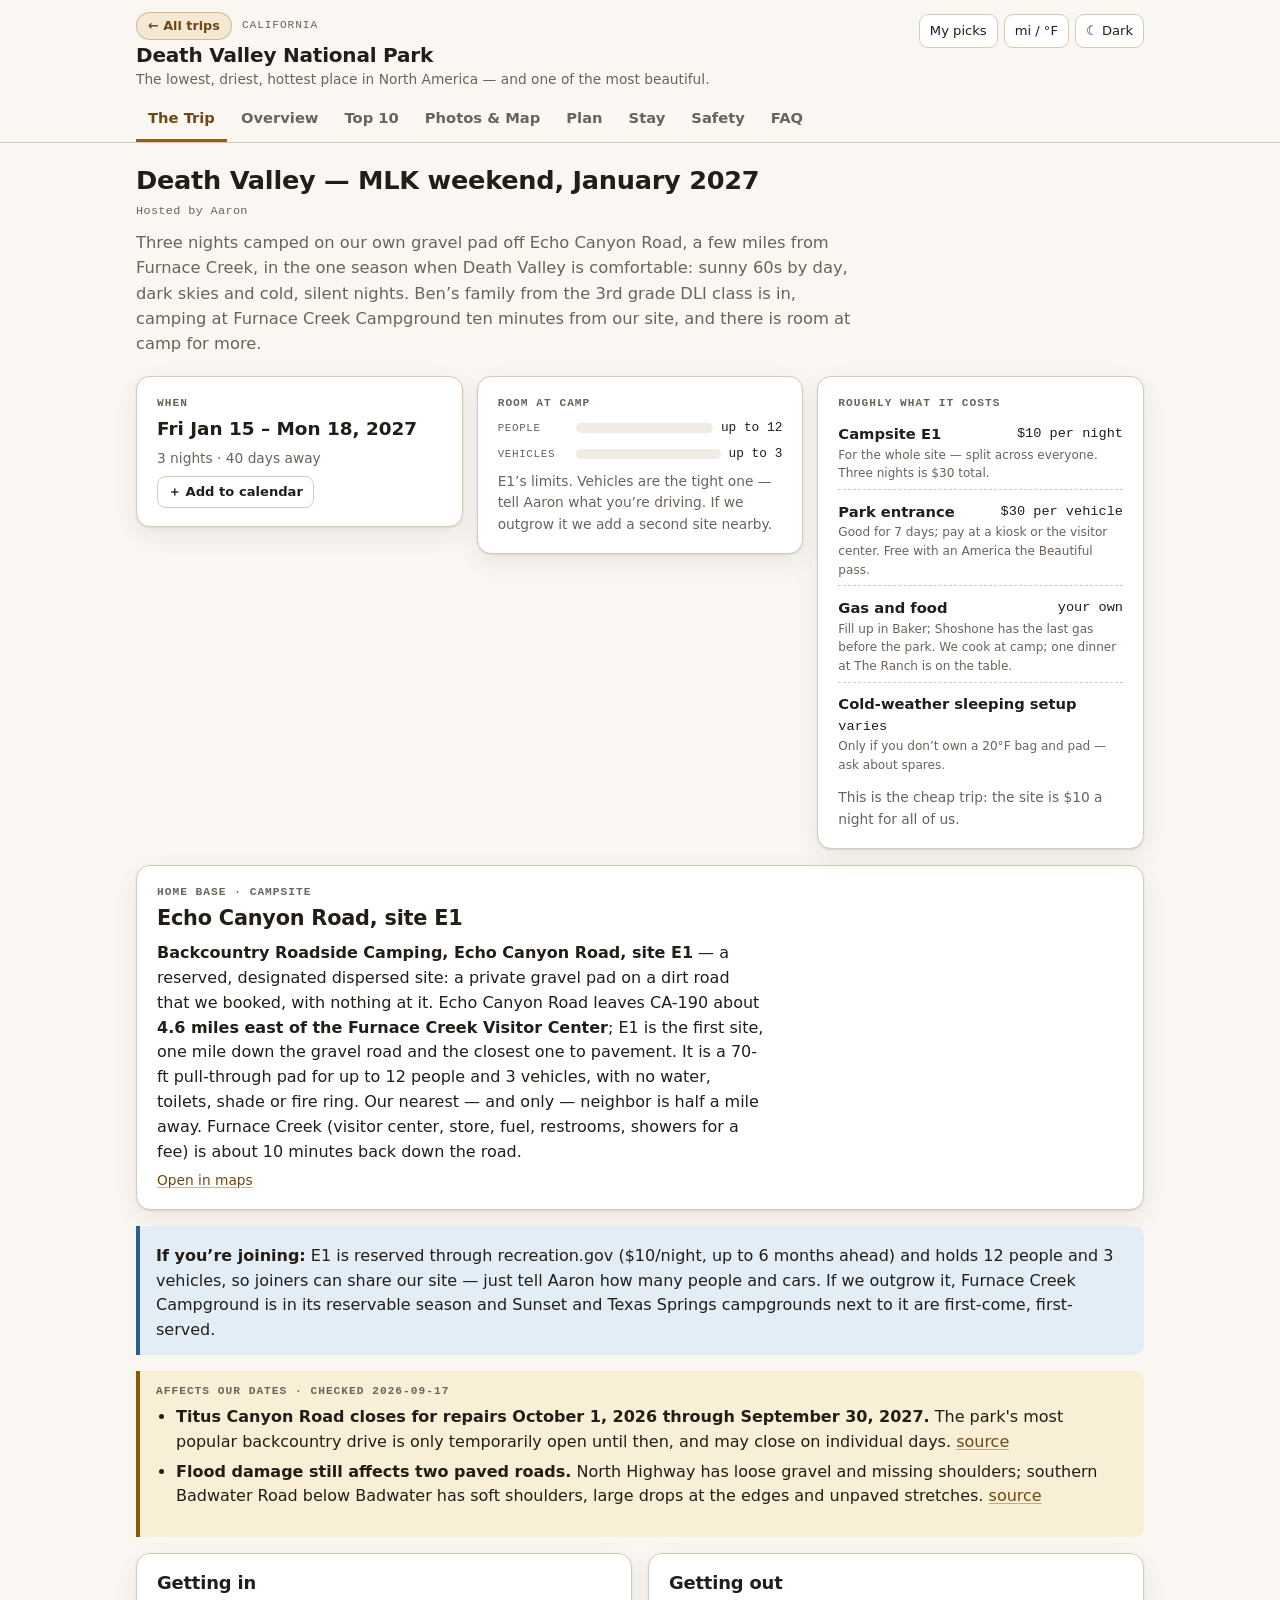
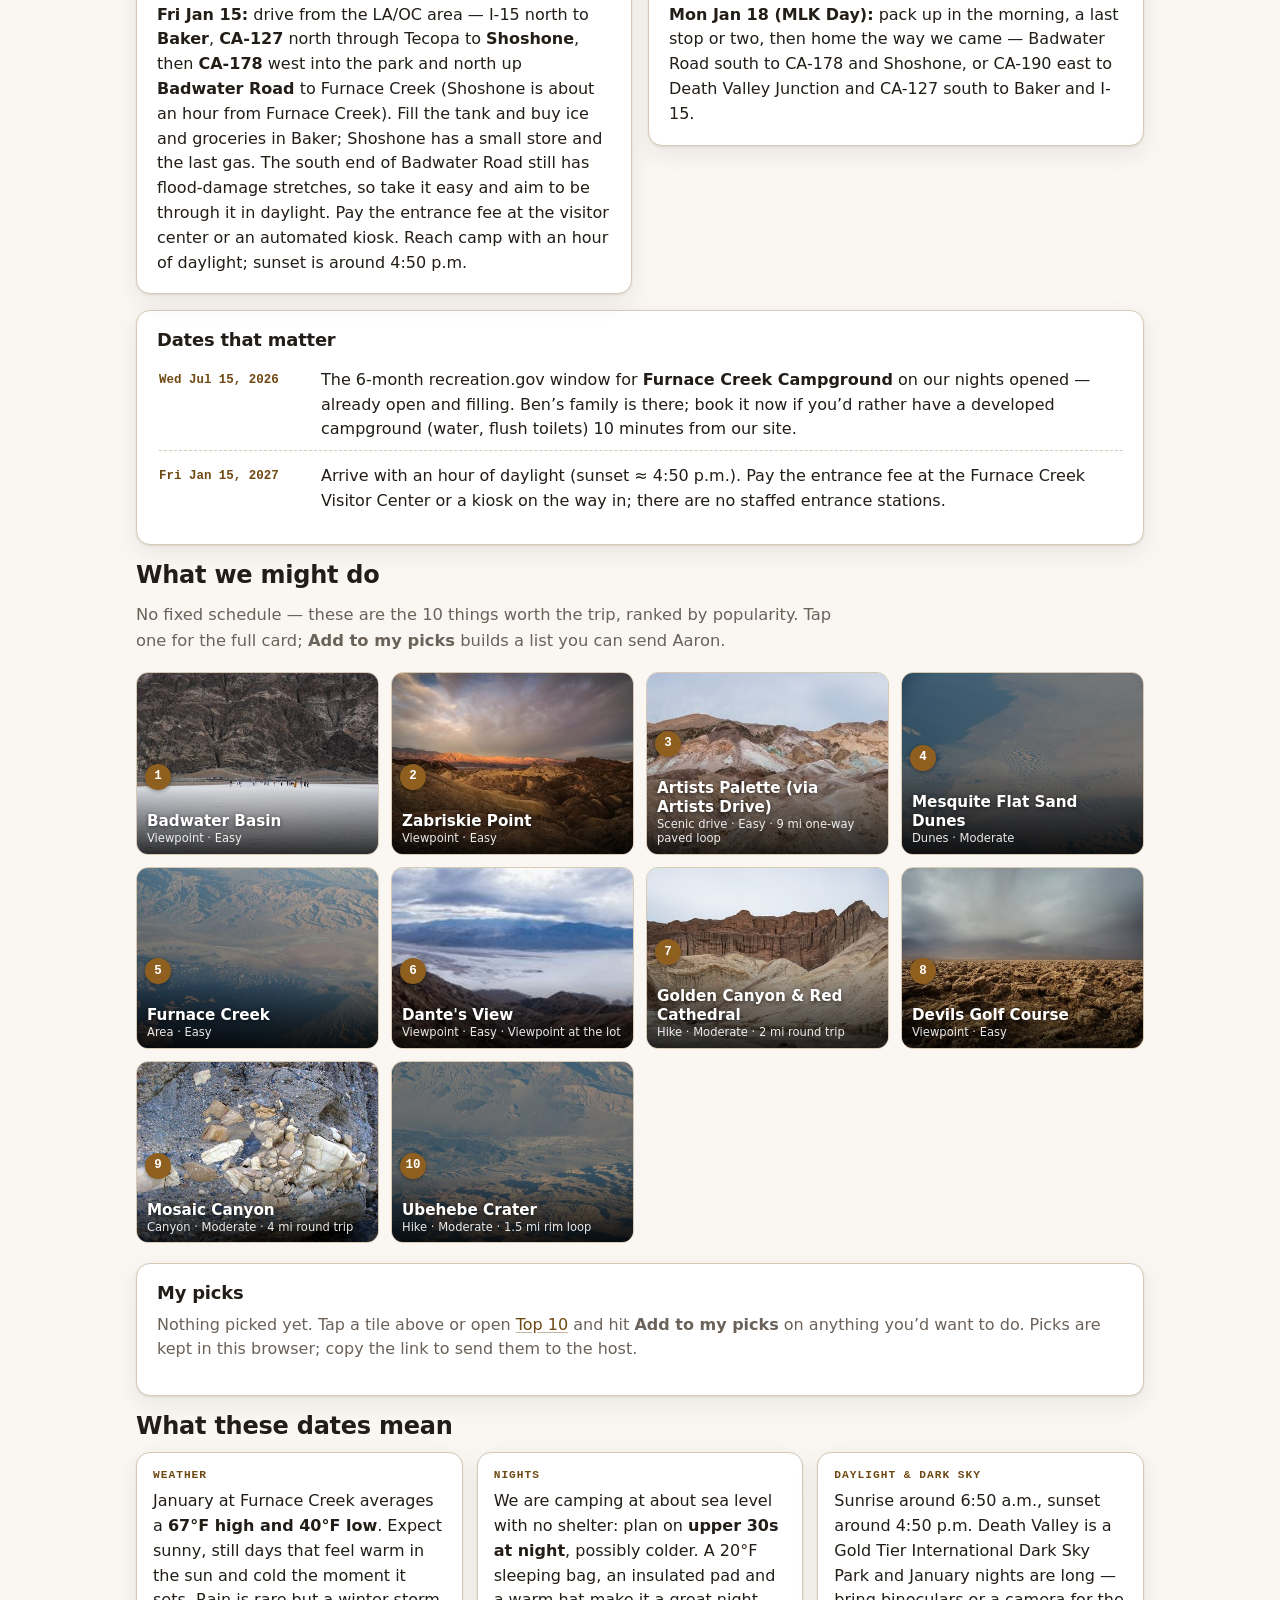
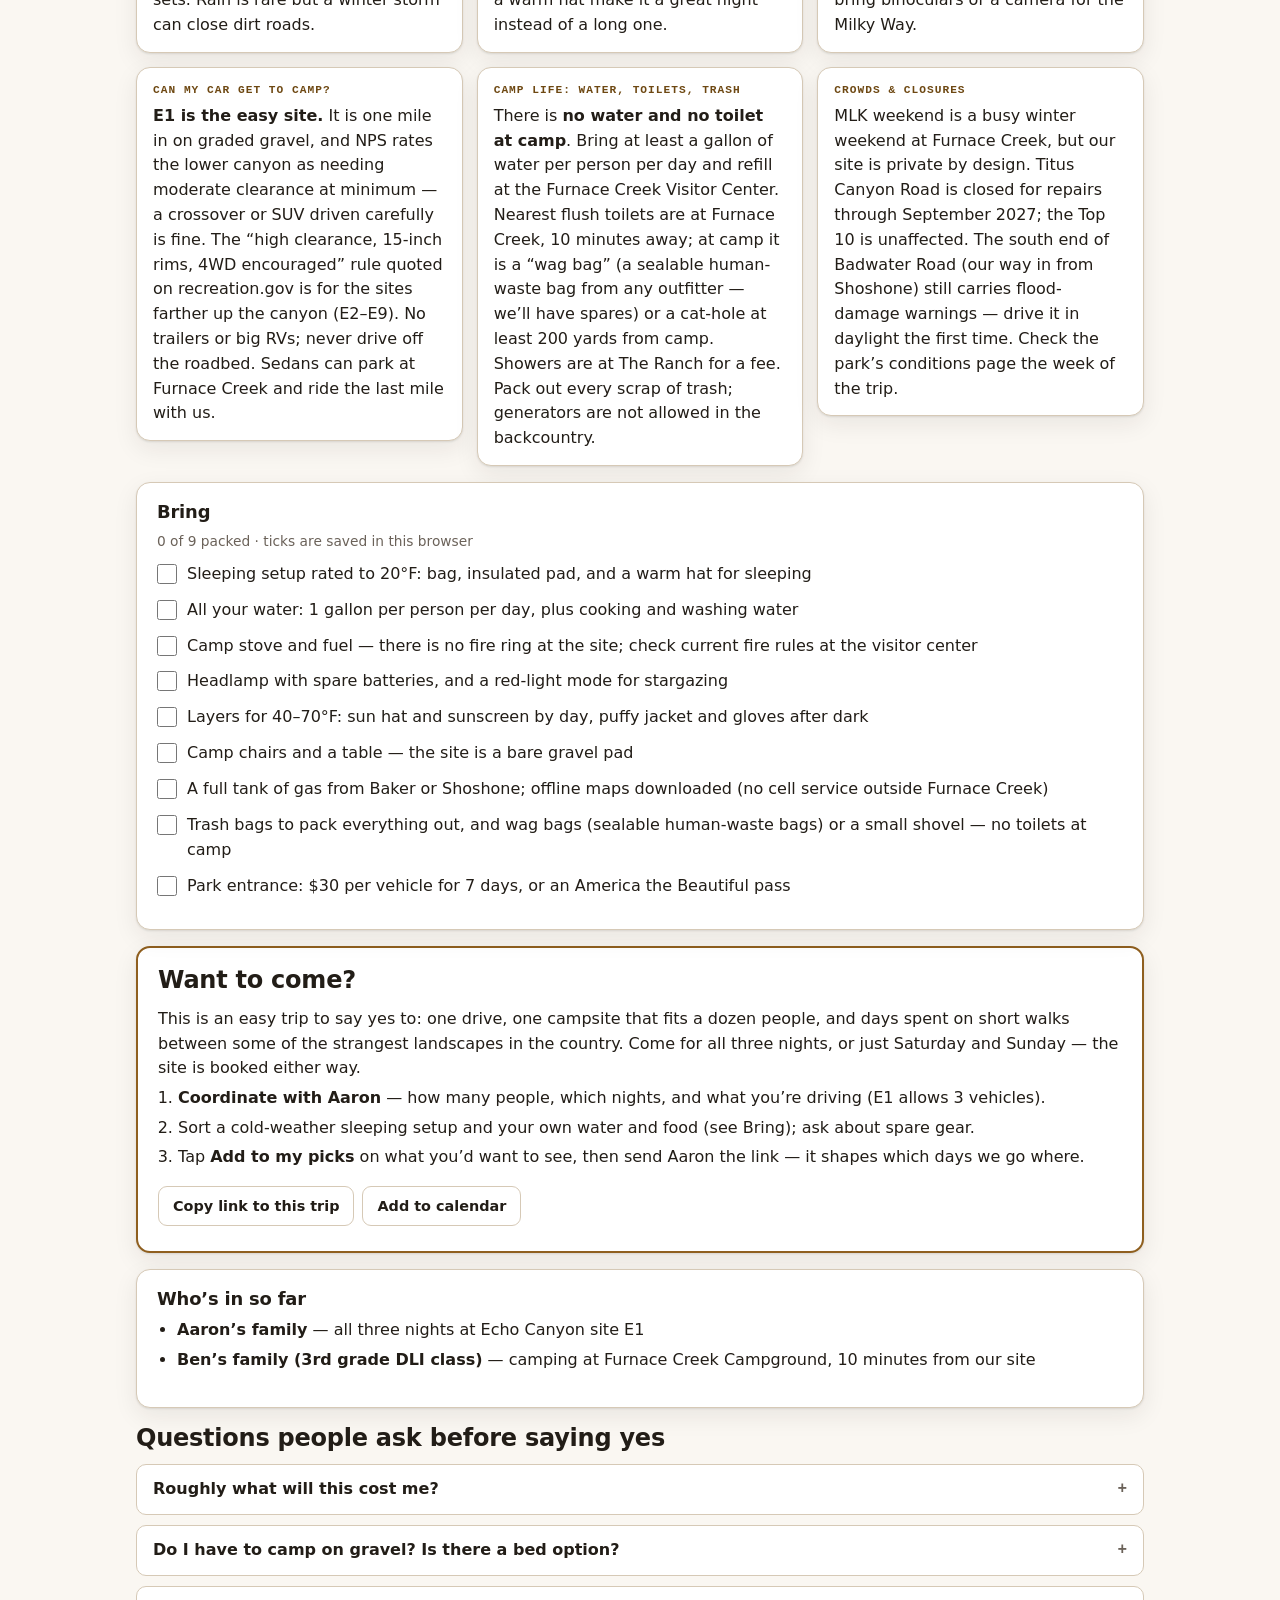
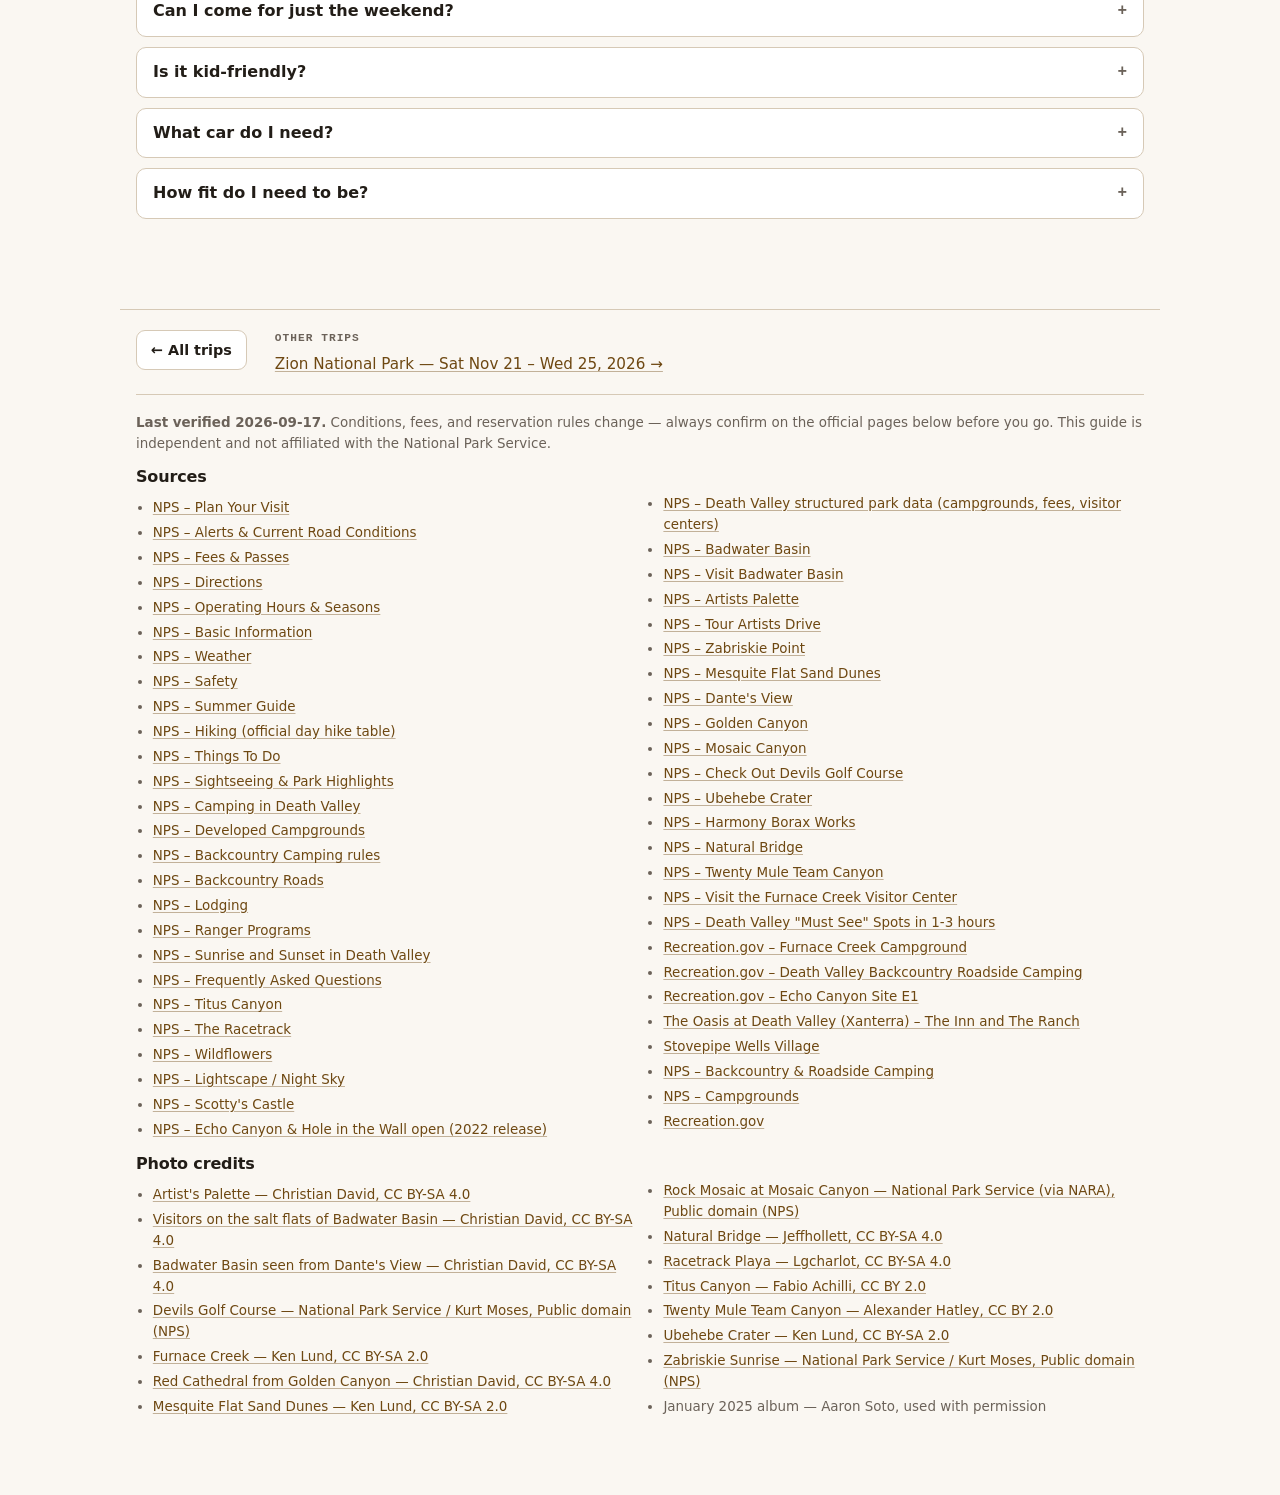
==== commit 4e036673: "Directions from the LA/OC area: Death Valley via Shoshone and Badwater Road, Zion via I-15; Ben's fa" ====
--- a/guides/death-valley/index.html
+++ b/guides/death-valley/index.html
@@ -399,11 +399,11 @@
 <div class="tools"><a class="iconbtn" href="#trip/picks" title="The attractions you picked">My picks <span class="cnt" id="tripCount" hidden>0</span></a><button type="button" class="iconbtn" id="unitBtn" aria-pressed="false"><span class="visually-hidden">Units: </span>mi / °F</button><button type="button" class="iconbtn" id="themeBtn">☾ Dark</button></div></div>
 <nav class="tabs" aria-label="Sections"><a href="#trip" id="tab-trip" data-sec="trip">The Trip</a><a href="#overview" id="tab-overview" data-sec="overview">Overview</a><a href="#top10" id="tab-top10" data-sec="top10">Top 10</a><a href="#photos" id="tab-photos" data-sec="photos">Photos & Map</a><a href="#plan" id="tab-plan" data-sec="plan">Plan</a><a href="#stay" id="tab-stay" data-sec="stay">Stay</a><a href="#safety" id="tab-safety" data-sec="safety">Safety</a><a href="#faq" id="tab-faq" data-sec="faq">FAQ</a></nav></header>
 <main id="main"><div class="tripbar" data-start="2027-01-15" data-end="2027-01-18"><span class="tb-dates">📅 Fri Jan 15 – Mon 18, 2027</span><span class="tb-nights">3 nights</span><span class="tb-base">camping at <b>Echo Canyon Road, site E1</b></span><span class="tb-count" id="tripCountdown"></span><span class="spacer"></span><a class="btn primary" href="#trip/join">Join this trip →</a></div>
-<section class="sec" id="trip" data-title="The Trip" aria-labelledby="tab-trip"><h2 class="sech">Death Valley — MLK weekend, January 2027</h2><p class="byline">Hosted by Aaron</p><p class="lede">Three nights camped on our own gravel pad off Echo Canyon Road, a few miles from Furnace Creek, in the one season when Death Valley is comfortable: sunny 60s by day, dark skies and cold, silent nights. Ben’s family from the 3rd grade DLI class is already in, and there is room at camp for more.</p><div class="grid3 tripfacts"><div class="card fact-card"><p class="eyebrow">When</p><p class="big">Fri Jan 15 – Mon 18, 2027</p><p class="linkrow">3 nights · <span id="tripCountdown2"></span></p><p class="linkrow"><a class="btn small" href="trip.ics" download="death-valley-trip.ics">＋ Add to calendar</a></p></div><div class="card fact-card"><p class="eyebrow">Room at camp</p><div class="meter"><div class="l">People</div><div class="bar"><div class="fill" style="width:0%"></div></div><div class="v">up to 12</div></div><div class="meter"><div class="l">Vehicles</div><div class="bar"><div class="fill" style="width:0%"></div></div><div class="v">up to 3</div></div><p class="linkrow">E1’s limits. Vehicles are the tight one — tell Aaron what you’re driving. If we outgrow it we add a second site nearby.</p></div><div class="card fact-card cost"><p class="eyebrow">Roughly what it costs</p><ul class="costs"><li><span class="cl">Campsite E1</span><span class="cv"><span data-units>$10 per night</span></span><small><span data-units>For the whole site — split across everyone. Three nights is $30 total.</span></small></li><li><span class="cl">Park entrance</span><span class="cv"><span data-units>$30 per vehicle</span></span><small><span data-units>Good for 7 days; pay at a kiosk or the visitor center. Free with an America the Beautiful pass.</span></small></li><li><span class="cl">Gas and food</span><span class="cv"><span data-units>your own</span></span><small><span data-units>Fill up in Baker or Pahrump. We cook at camp; one dinner at The Ranch is on the table.</span></small></li><li><span class="cl">Cold-weather sleeping setup</span><span class="cv"><span data-units>varies</span></span><small><span data-units>Only if you don’t own a 20°F bag and pad — ask about spares.</span></small></li></ul><p class="linkrow">This is the cheap trip: the site is $10 a night for all of us.</p></div></div><div class="card base"><div class="base-body"><p class="eyebrow">Home base · campsite</p><h3>Echo Canyon Road, site E1</h3><span data-units><b>Backcountry Roadside Camping, Echo Canyon Road, site E1</b> — a reserved, designated dispersed site: a private gravel pad on a dirt road that we booked, with nothing at it. Echo Canyon Road leaves CA-190 about <b>4.6 miles east of the Furnace Creek Visitor Center</b>; E1 is the first site, one mile down the gravel road and the closest one to pavement. It is a 70-ft pull-through pad for up to 12 people and 3 vehicles, with no water, toilets, shade or fire ring. Our nearest — and only — neighbor is half a mile away. Furnace Creek (visitor center, store, fuel, restrooms, showers for a fee) is about 10 minutes back down the road.</span><p class="linkrow"><a href="https://www.google.com/maps/search/?api=1&amp;query=Echo+Canyon+Road,+Death+Valley+National+Park,+CA" target="_blank" rel="noopener">Open in maps</a></p></div></div><div class="callout info"><p><b>If you’re joining:</b> <span data-units>E1 is reserved through recreation.gov ($10/night, up to 6 months ahead) and holds 12 people and 3 vehicles, so joiners can share our site — just tell Aaron how many people and cars. If we outgrow it, Furnace Creek Campground is in its reservable season and Sunset and Texas Springs campgrounds next to it are first-come, first-served.</span></p></div><div class="callout warn"><p class="eyebrow">Affects our dates · checked 2026-09-17</p><ul><li><b>Titus Canyon Road closes for repairs October 1, 2026 through September 30, 2027.</b> The park's most popular backcountry drive is only temporarily open until then, and may close on individual days. <a href="https://www.nps.gov/deva/planyourvisit/conditions.htm" target="_blank" rel="noopener">source</a></li><li><b>Flood damage still affects two paved roads.</b> North Highway has loose gravel and missing shoulders; southern Badwater Road below Badwater has soft shoulders, large drops at the edges and unpaved stretches. <a href="https://www.nps.gov/deva/planyourvisit/conditions.htm" target="_blank" rel="noopener">source</a></li></ul></div><div class="grid2"><div class="card"><h3>Getting in</h3><span data-units><b>Fri Jan 15:</b> drive in from Southern California — I-15 to Baker, CA-127 north to Death Valley Junction, then CA-190 west to Furnace Creek — or via Las Vegas and Pahrump (from Las Vegas it is about <b>120 mi and 2 hours</b>). Fill the tank and buy ice and groceries in Baker or Pahrump; in-park fuel is limited and expensive. Pay the entrance fee at the visitor center or an automated kiosk. Aim to reach camp with an hour of daylight; sunset is around 4:50 p.m.</span></div><div class="card"><h3>Getting out</h3><span data-units><b>Mon Jan 18 (MLK Day):</b> pack up in the morning, a last stop or two along CA-190, then the drive home.</span></div></div><div class="card keydates"><h3>Dates that matter</h3><ol class="tl"><li><span class="when">Wed Jul 15, 2026</span><span><span data-units>The 6-month recreation.gov window for <b>Furnace Creek Campground</b> on our nights opened — already open and filling. Book it now if you’d rather have a developed campground (water, flush toilets) 10 minutes from us.</span></span></li><li><span class="when">Fri Jan 15, 2027</span><span><span data-units>Arrive with an hour of daylight (sunset ≈ 4:50 p.m.). Pay the entrance fee at the Furnace Creek Visitor Center or a kiosk on the way in; there are no staffed entrance stations.</span></span></li></ol></div><h2 class="mt">What we might do</h2><p class="lede">No fixed schedule — these are the 10 things worth the trip, ranked by popularity. Tap one for the full card; <b>Add to my picks</b> builds a list you can send Aaron.</p><div class="tiles"><a class="tile" href="#top10/badwater-basin"><img src="img/thumb-badwater-basin.jpg" alt="Badwater Basin" loading=lazy onerror="this.replaceWith(Object.assign(document.createElement('div'),{className:'noimg'}))"><span class="tile-b"><span class="tile-n">1</span><b>Badwater Basin</b><small>Viewpoint · Easy</small></span></a><a class="tile" href="#top10/zabriskie-point"><img src="img/thumb-zabriskie-point.jpg" alt="Zabriskie Point" loading=lazy onerror="this.replaceWith(Object.assign(document.createElement('div'),{className:'noimg'}))"><span class="tile-b"><span class="tile-n">2</span><b>Zabriskie Point</b><small>Viewpoint · Easy</small></span></a><a class="tile" href="#top10/artists-palette"><img src="img/thumb-artists-palette.jpg" alt="Artists Palette (via Artists Drive)" loading=lazy onerror="this.replaceWith(Object.assign(document.createElement('div'),{className:'noimg'}))"><span class="tile-b"><span class="tile-n">3</span><b>Artists Palette (via Artists Drive)</b><small>Scenic drive · Easy · 9 mi one-way paved loop</small></span></a><a class="tile" href="#top10/mesquite-flat-sand-dunes"><img src="img/thumb-mesquite-flat-sand-dunes.jpg" alt="Mesquite Flat Sand Dunes" loading=lazy onerror="this.replaceWith(Object.assign(document.createElement('div'),{className:'noimg'}))"><span class="tile-b"><span class="tile-n">4</span><b>Mesquite Flat Sand Dunes</b><small>Dunes · Moderate</small></span></a><a class="tile" href="#top10/furnace-creek"><img src="img/thumb-furnace-creek.jpg" alt="Furnace Creek" loading=lazy onerror="this.replaceWith(Object.assign(document.createElement('div'),{className:'noimg'}))"><span class="tile-b"><span class="tile-n">5</span><b>Furnace Creek</b><small>Area · Easy</small></span></a><a class="tile" href="#top10/dantes-view"><img src="img/thumb-dantes-view.jpg" alt="Dante&#x27;s View" loading=lazy onerror="this.replaceWith(Object.assign(document.createElement('div'),{className:'noimg'}))"><span class="tile-b"><span class="tile-n">6</span><b>Dante&#x27;s View</b><small>Viewpoint · Easy · Viewpoint at the lot</small></span></a><a class="tile" href="#top10/golden-canyon"><img src="img/thumb-golden-canyon.jpg" alt="Golden Canyon &amp; Red Cathedral" loading=lazy onerror="this.replaceWith(Object.assign(document.createElement('div'),{className:'noimg'}))"><span class="tile-b"><span class="tile-n">7</span><b>Golden Canyon &amp; Red Cathedral</b><small>Hike · Moderate · 2 mi round trip</small></span></a><a class="tile" href="#top10/devils-golf-course"><img src="img/thumb-devils-golf-course.jpg" alt="Devils Golf Course" loading=lazy onerror="this.replaceWith(Object.assign(document.createElement('div'),{className:'noimg'}))"><span class="tile-b"><span class="tile-n">8</span><b>Devils Golf Course</b><small>Viewpoint · Easy</small></span></a><a class="tile" href="#top10/mosaic-canyon"><img src="img/thumb-mosaic-canyon.jpg" alt="Mosaic Canyon" loading=lazy onerror="this.replaceWith(Object.assign(document.createElement('div'),{className:'noimg'}))"><span class="tile-b"><span class="tile-n">9</span><b>Mosaic Canyon</b><small>Canyon · Moderate · 4 mi round trip</small></span></a><a class="tile" href="#top10/ubehebe-crater"><img src="img/thumb-ubehebe-crater.jpg" alt="Ubehebe Crater" loading=lazy onerror="this.replaceWith(Object.assign(document.createElement('div'),{className:'noimg'}))"><span class="tile-b"><span class="tile-n">10</span><b>Ubehebe Crater</b><small>Hike · Moderate · 1.5 mi rim loop</small></span></a></div><div class="card" id="picks"><h3>My picks</h3><div id="picksBox" aria-live="polite"></div></div><h2 class="mt">What these dates mean</h2><div class="grid3 conds"><div class="card"><p class="eyebrow">Weather</p><span data-units>January at Furnace Creek averages a <b>67°F high and 40°F low</b>. Expect sunny, still days that feel warm in the sun and cold the moment it sets. Rain is rare but a winter storm can close dirt roads.</span></div><div class="card"><p class="eyebrow">Nights</p><span data-units>We are camping at about sea level with no shelter: plan on <b>upper 30s at night</b>, possibly colder. A 20°F sleeping bag, an insulated pad and a warm hat make it a great night instead of a long one.</span></div><div class="card"><p class="eyebrow">Daylight &amp; dark sky</p><span data-units>Sunrise around 6:50 a.m., sunset around 4:50 p.m. Death Valley is a Gold Tier International Dark Sky Park and January nights are long — bring binoculars or a camera for the Milky Way.</span></div><div class="card"><p class="eyebrow">Can my car get to camp?</p><span data-units><b>E1 is the easy site.</b> It is one mile in on graded gravel, and NPS rates the lower canyon as needing moderate clearance at minimum — a crossover or SUV driven carefully is fine. The “high clearance, 15-inch rims, 4WD encouraged” rule quoted on recreation.gov is for the sites farther up the canyon (E2–E9). No trailers or big RVs; never drive off the roadbed. Sedans can park at Furnace Creek and ride the last mile with us.</span></div><div class="card"><p class="eyebrow">Camp life: water, toilets, trash</p><span data-units>There is <b>no water and no toilet at camp</b>. Bring at least a gallon of water per person per day and refill at the Furnace Creek Visitor Center. Nearest flush toilets are at Furnace Creek, 10 minutes away; at camp it is a “wag bag” (a sealable human-waste bag from any outfitter — we’ll have spares) or a cat-hole at least 200 yards from camp. Showers are at The Ranch for a fee. Pack out every scrap of trash; generators are not allowed in the backcountry.</span></div><div class="card"><p class="eyebrow">Crowds &amp; closures</p><span data-units>MLK weekend is a busy winter weekend at Furnace Creek, but our site is private by design. Titus Canyon Road is closed for repairs through September 2027; the Top 10 is unaffected. Check the park’s conditions page the week of the trip for any storm closures.</span></div></div><div class="grid2"><div class="card"><h3>Bring</h3><p class="linkrow" id="packCount"></p><ul class="checks"><li><label><input type="checkbox" data-pack="0"> <span><span data-units>Sleeping setup rated to 20°F: bag, insulated pad, and a warm hat for sleeping</span></span></label></li><li><label><input type="checkbox" data-pack="1"> <span><span data-units>All your water: 1 gallon per person per day, plus cooking and washing water</span></span></label></li><li><label><input type="checkbox" data-pack="2"> <span><span data-units>Camp stove and fuel — there is no fire ring at the site; check current fire rules at the visitor center</span></span></label></li><li><label><input type="checkbox" data-pack="3"> <span><span data-units>Headlamp with spare batteries, and a red-light mode for stargazing</span></span></label></li><li><label><input type="checkbox" data-pack="4"> <span><span data-units>Layers for 40–70°F: sun hat and sunscreen by day, puffy jacket and gloves after dark</span></span></label></li><li><label><input type="checkbox" data-pack="5"> <span><span data-units>Camp chairs and a table — the site is a bare gravel pad</span></span></label></li><li><label><input type="checkbox" data-pack="6"> <span><span data-units>A full tank of gas from Pahrump or Las Vegas; offline maps downloaded (no cell service outside Furnace Creek)</span></span></label></li><li><label><input type="checkbox" data-pack="7"> <span><span data-units>Trash bags to pack everything out, and wag bags (sealable human-waste bags) or a small shovel — no toilets at camp</span></span></label></li><li><label><input type="checkbox" data-pack="8"> <span><span data-units>Park entrance: $30 per vehicle for 7 days, or an America the Beautiful pass</span></span></label></li></ul></div></div><div class="card join" id="join"><h2>Want to come?</h2>This is an easy trip to say yes to: one drive, one campsite that fits a dozen people, and days spent on short walks between some of the strangest landscapes in the country. Come for all three nights, or just Saturday and Sunday — the site is booked either way.<ol><li><b>Coordinate with Aaron</b> — how many people, which nights, and what you’re driving (E1 allows 3 vehicles).</li><li>Sort a cold-weather sleeping setup and your own water and food (see Bring); ask about spare gear.</li><li>Tap <b>Add to my picks</b> on what you’d want to see, then send Aaron the link — it shapes which days we go where.</li></ol><div class="cta"><button type="button" class="btn sharepage">Copy link to this trip</button><a class="btn" href="trip.ics" download="death-valley-trip.ics">Add to calendar</a></div><span class="visually-hidden" role="status" id="copyStatus"></span></div><div class="card"><h3>Who’s in so far</h3><ul><li><b>Aaron’s family</b> — all three nights</li><li><b>Ben’s family (3rd grade DLI class)</b></li></ul></div><h2 class="mt">Questions people ask before saying yes</h2><details><summary>Roughly what will this cost me?</summary><div class="body"><span data-units>Almost nothing beyond gas: the site is $10 a night for all of us, the park is $30 per car for the week, and the rest is groceries. If you need a winter sleeping bag, that is the one real purchase — or ask about spares.</span></div></details><details><summary>Do I have to camp on gravel? Is there a bed option?</summary><div class="body"><span data-units>Yes, there is. Furnace Creek Campground (reservable, water, flush toilets) is 10 minutes from our site, and The Ranch at Death Valley and The Inn have rooms at the same junction. Sleep there and join us for the days.</span></div></details><details><summary>Can I come for just the weekend?</summary><div class="body"><span data-units>Yes — Saturday and Sunday are the full days. Drive in Friday evening or Saturday morning and leave Sunday night or Monday.</span></div></details><details><summary>Is it kid-friendly?</summary><div class="body"><span data-units>Yes — see the January 2025 photos: dunes, salt flats, Golden Canyon and checkers on the porch at The Ranch. Cold nights are the only real consideration; kids need proper bags too.</span></div></details><details><summary>What car do I need?</summary><div class="body"><span data-units>For E1, a crossover or SUV driven carefully; sedans park at Furnace Creek and ride in with us. Nothing in the Top 10 needs 4WD.</span></div></details><details><summary>How fit do I need to be?</summary><div class="body"><span data-units>Not very. Most of the Top 10 are short walks from the car; the longest we’d likely do is Mosaic Canyon or Golden Canyon at 3–4 miles round trip. Dante’s View and Zabriskie Point are drive-ups.</span></div></details></section>
+<section class="sec" id="trip" data-title="The Trip" aria-labelledby="tab-trip"><h2 class="sech">Death Valley — MLK weekend, January 2027</h2><p class="byline">Hosted by Aaron</p><p class="lede">Three nights camped on our own gravel pad off Echo Canyon Road, a few miles from Furnace Creek, in the one season when Death Valley is comfortable: sunny 60s by day, dark skies and cold, silent nights. Ben’s family from the 3rd grade DLI class is in, camping at Furnace Creek Campground ten minutes from our site, and there is room at camp for more.</p><div class="grid3 tripfacts"><div class="card fact-card"><p class="eyebrow">When</p><p class="big">Fri Jan 15 – Mon 18, 2027</p><p class="linkrow">3 nights · <span id="tripCountdown2"></span></p><p class="linkrow"><a class="btn small" href="trip.ics" download="death-valley-trip.ics">＋ Add to calendar</a></p></div><div class="card fact-card"><p class="eyebrow">Room at camp</p><div class="meter"><div class="l">People</div><div class="bar"><div class="fill" style="width:0%"></div></div><div class="v">up to 12</div></div><div class="meter"><div class="l">Vehicles</div><div class="bar"><div class="fill" style="width:0%"></div></div><div class="v">up to 3</div></div><p class="linkrow">E1’s limits. Vehicles are the tight one — tell Aaron what you’re driving. If we outgrow it we add a second site nearby.</p></div><div class="card fact-card cost"><p class="eyebrow">Roughly what it costs</p><ul class="costs"><li><span class="cl">Campsite E1</span><span class="cv"><span data-units>$10 per night</span></span><small><span data-units>For the whole site — split across everyone. Three nights is $30 total.</span></small></li><li><span class="cl">Park entrance</span><span class="cv"><span data-units>$30 per vehicle</span></span><small><span data-units>Good for 7 days; pay at a kiosk or the visitor center. Free with an America the Beautiful pass.</span></small></li><li><span class="cl">Gas and food</span><span class="cv"><span data-units>your own</span></span><small><span data-units>Fill up in Baker; Shoshone has the last gas before the park. We cook at camp; one dinner at The Ranch is on the table.</span></small></li><li><span class="cl">Cold-weather sleeping setup</span><span class="cv"><span data-units>varies</span></span><small><span data-units>Only if you don’t own a 20°F bag and pad — ask about spares.</span></small></li></ul><p class="linkrow">This is the cheap trip: the site is $10 a night for all of us.</p></div></div><div class="card base"><div class="base-body"><p class="eyebrow">Home base · campsite</p><h3>Echo Canyon Road, site E1</h3><span data-units><b>Backcountry Roadside Camping, Echo Canyon Road, site E1</b> — a reserved, designated dispersed site: a private gravel pad on a dirt road that we booked, with nothing at it. Echo Canyon Road leaves CA-190 about <b>4.6 miles east of the Furnace Creek Visitor Center</b>; E1 is the first site, one mile down the gravel road and the closest one to pavement. It is a 70-ft pull-through pad for up to 12 people and 3 vehicles, with no water, toilets, shade or fire ring. Our nearest — and only — neighbor is half a mile away. Furnace Creek (visitor center, store, fuel, restrooms, showers for a fee) is about 10 minutes back down the road.</span><p class="linkrow"><a href="https://www.google.com/maps/search/?api=1&amp;query=Echo+Canyon+Road,+Death+Valley+National+Park,+CA" target="_blank" rel="noopener">Open in maps</a></p></div></div><div class="callout info"><p><b>If you’re joining:</b> <span data-units>E1 is reserved through recreation.gov ($10/night, up to 6 months ahead) and holds 12 people and 3 vehicles, so joiners can share our site — just tell Aaron how many people and cars. If we outgrow it, Furnace Creek Campground is in its reservable season and Sunset and Texas Springs campgrounds next to it are first-come, first-served.</span></p></div><div class="callout warn"><p class="eyebrow">Affects our dates · checked 2026-09-17</p><ul><li><b>Titus Canyon Road closes for repairs October 1, 2026 through September 30, 2027.</b> The park's most popular backcountry drive is only temporarily open until then, and may close on individual days. <a href="https://www.nps.gov/deva/planyourvisit/conditions.htm" target="_blank" rel="noopener">source</a></li><li><b>Flood damage still affects two paved roads.</b> North Highway has loose gravel and missing shoulders; southern Badwater Road below Badwater has soft shoulders, large drops at the edges and unpaved stretches. <a href="https://www.nps.gov/deva/planyourvisit/conditions.htm" target="_blank" rel="noopener">source</a></li></ul></div><div class="grid2"><div class="card"><h3>Getting in</h3><span data-units><b>Fri Jan 15:</b> drive from the LA/OC area — I-15 north to <b>Baker</b>, <b>CA-127</b> north through Tecopa to <b>Shoshone</b>, then <b>CA-178</b> west into the park and north up <b>Badwater Road</b> to Furnace Creek (Shoshone is about an hour from Furnace Creek). Fill the tank and buy ice and groceries in Baker; Shoshone has a small store and the last gas. The south end of Badwater Road still has flood-damage stretches, so take it easy and aim to be through it in daylight. Pay the entrance fee at the visitor center or an automated kiosk. Reach camp with an hour of daylight; sunset is around 4:50 p.m.</span></div><div class="card"><h3>Getting out</h3><span data-units><b>Mon Jan 18 (MLK Day):</b> pack up in the morning, a last stop or two, then home the way we came — Badwater Road south to CA-178 and Shoshone, or CA-190 east to Death Valley Junction and CA-127 south to Baker and I-15.</span></div></div><div class="card keydates"><h3>Dates that matter</h3><ol class="tl"><li><span class="when">Wed Jul 15, 2026</span><span><span data-units>The 6-month recreation.gov window for <b>Furnace Creek Campground</b> on our nights opened — already open and filling. Ben’s family is there; book it now if you’d rather have a developed campground (water, flush toilets) 10 minutes from our site.</span></span></li><li><span class="when">Fri Jan 15, 2027</span><span><span data-units>Arrive with an hour of daylight (sunset ≈ 4:50 p.m.). Pay the entrance fee at the Furnace Creek Visitor Center or a kiosk on the way in; there are no staffed entrance stations.</span></span></li></ol></div><h2 class="mt">What we might do</h2><p class="lede">No fixed schedule — these are the 10 things worth the trip, ranked by popularity. Tap one for the full card; <b>Add to my picks</b> builds a list you can send Aaron.</p><div class="tiles"><a class="tile" href="#top10/badwater-basin"><img src="img/thumb-badwater-basin.jpg" alt="Badwater Basin" loading=lazy onerror="this.replaceWith(Object.assign(document.createElement('div'),{className:'noimg'}))"><span class="tile-b"><span class="tile-n">1</span><b>Badwater Basin</b><small>Viewpoint · Easy</small></span></a><a class="tile" href="#top10/zabriskie-point"><img src="img/thumb-zabriskie-point.jpg" alt="Zabriskie Point" loading=lazy onerror="this.replaceWith(Object.assign(document.createElement('div'),{className:'noimg'}))"><span class="tile-b"><span class="tile-n">2</span><b>Zabriskie Point</b><small>Viewpoint · Easy</small></span></a><a class="tile" href="#top10/artists-palette"><img src="img/thumb-artists-palette.jpg" alt="Artists Palette (via Artists Drive)" loading=lazy onerror="this.replaceWith(Object.assign(document.createElement('div'),{className:'noimg'}))"><span class="tile-b"><span class="tile-n">3</span><b>Artists Palette (via Artists Drive)</b><small>Scenic drive · Easy · 9 mi one-way paved loop</small></span></a><a class="tile" href="#top10/mesquite-flat-sand-dunes"><img src="img/thumb-mesquite-flat-sand-dunes.jpg" alt="Mesquite Flat Sand Dunes" loading=lazy onerror="this.replaceWith(Object.assign(document.createElement('div'),{className:'noimg'}))"><span class="tile-b"><span class="tile-n">4</span><b>Mesquite Flat Sand Dunes</b><small>Dunes · Moderate</small></span></a><a class="tile" href="#top10/furnace-creek"><img src="img/thumb-furnace-creek.jpg" alt="Furnace Creek" loading=lazy onerror="this.replaceWith(Object.assign(document.createElement('div'),{className:'noimg'}))"><span class="tile-b"><span class="tile-n">5</span><b>Furnace Creek</b><small>Area · Easy</small></span></a><a class="tile" href="#top10/dantes-view"><img src="img/thumb-dantes-view.jpg" alt="Dante&#x27;s View" loading=lazy onerror="this.replaceWith(Object.assign(document.createElement('div'),{className:'noimg'}))"><span class="tile-b"><span class="tile-n">6</span><b>Dante&#x27;s View</b><small>Viewpoint · Easy · Viewpoint at the lot</small></span></a><a class="tile" href="#top10/golden-canyon"><img src="img/thumb-golden-canyon.jpg" alt="Golden Canyon &amp; Red Cathedral" loading=lazy onerror="this.replaceWith(Object.assign(document.createElement('div'),{className:'noimg'}))"><span class="tile-b"><span class="tile-n">7</span><b>Golden Canyon &amp; Red Cathedral</b><small>Hike · Moderate · 2 mi round trip</small></span></a><a class="tile" href="#top10/devils-golf-course"><img src="img/thumb-devils-golf-course.jpg" alt="Devils Golf Course" loading=lazy onerror="this.replaceWith(Object.assign(document.createElement('div'),{className:'noimg'}))"><span class="tile-b"><span class="tile-n">8</span><b>Devils Golf Course</b><small>Viewpoint · Easy</small></span></a><a class="tile" href="#top10/mosaic-canyon"><img src="img/thumb-mosaic-canyon.jpg" alt="Mosaic Canyon" loading=lazy onerror="this.replaceWith(Object.assign(document.createElement('div'),{className:'noimg'}))"><span class="tile-b"><span class="tile-n">9</span><b>Mosaic Canyon</b><small>Canyon · Moderate · 4 mi round trip</small></span></a><a class="tile" href="#top10/ubehebe-crater"><img src="img/thumb-ubehebe-crater.jpg" alt="Ubehebe Crater" loading=lazy onerror="this.replaceWith(Object.assign(document.createElement('div'),{className:'noimg'}))"><span class="tile-b"><span class="tile-n">10</span><b>Ubehebe Crater</b><small>Hike · Moderate · 1.5 mi rim loop</small></span></a></div><div class="card" id="picks"><h3>My picks</h3><div id="picksBox" aria-live="polite"></div></div><h2 class="mt">What these dates mean</h2><div class="grid3 conds"><div class="card"><p class="eyebrow">Weather</p><span data-units>January at Furnace Creek averages a <b>67°F high and 40°F low</b>. Expect sunny, still days that feel warm in the sun and cold the moment it sets. Rain is rare but a winter storm can close dirt roads.</span></div><div class="card"><p class="eyebrow">Nights</p><span data-units>We are camping at about sea level with no shelter: plan on <b>upper 30s at night</b>, possibly colder. A 20°F sleeping bag, an insulated pad and a warm hat make it a great night instead of a long one.</span></div><div class="card"><p class="eyebrow">Daylight &amp; dark sky</p><span data-units>Sunrise around 6:50 a.m., sunset around 4:50 p.m. Death Valley is a Gold Tier International Dark Sky Park and January nights are long — bring binoculars or a camera for the Milky Way.</span></div><div class="card"><p class="eyebrow">Can my car get to camp?</p><span data-units><b>E1 is the easy site.</b> It is one mile in on graded gravel, and NPS rates the lower canyon as needing moderate clearance at minimum — a crossover or SUV driven carefully is fine. The “high clearance, 15-inch rims, 4WD encouraged” rule quoted on recreation.gov is for the sites farther up the canyon (E2–E9). No trailers or big RVs; never drive off the roadbed. Sedans can park at Furnace Creek and ride the last mile with us.</span></div><div class="card"><p class="eyebrow">Camp life: water, toilets, trash</p><span data-units>There is <b>no water and no toilet at camp</b>. Bring at least a gallon of water per person per day and refill at the Furnace Creek Visitor Center. Nearest flush toilets are at Furnace Creek, 10 minutes away; at camp it is a “wag bag” (a sealable human-waste bag from any outfitter — we’ll have spares) or a cat-hole at least 200 yards from camp. Showers are at The Ranch for a fee. Pack out every scrap of trash; generators are not allowed in the backcountry.</span></div><div class="card"><p class="eyebrow">Crowds &amp; closures</p><span data-units>MLK weekend is a busy winter weekend at Furnace Creek, but our site is private by design. Titus Canyon Road is closed for repairs through September 2027; the Top 10 is unaffected. The south end of Badwater Road (our way in from Shoshone) still carries flood-damage warnings — drive it in daylight the first time. Check the park’s conditions page the week of the trip.</span></div></div><div class="grid2"><div class="card"><h3>Bring</h3><p class="linkrow" id="packCount"></p><ul class="checks"><li><label><input type="checkbox" data-pack="0"> <span><span data-units>Sleeping setup rated to 20°F: bag, insulated pad, and a warm hat for sleeping</span></span></label></li><li><label><input type="checkbox" data-pack="1"> <span><span data-units>All your water: 1 gallon per person per day, plus cooking and washing water</span></span></label></li><li><label><input type="checkbox" data-pack="2"> <span><span data-units>Camp stove and fuel — there is no fire ring at the site; check current fire rules at the visitor center</span></span></label></li><li><label><input type="checkbox" data-pack="3"> <span><span data-units>Headlamp with spare batteries, and a red-light mode for stargazing</span></span></label></li><li><label><input type="checkbox" data-pack="4"> <span><span data-units>Layers for 40–70°F: sun hat and sunscreen by day, puffy jacket and gloves after dark</span></span></label></li><li><label><input type="checkbox" data-pack="5"> <span><span data-units>Camp chairs and a table — the site is a bare gravel pad</span></span></label></li><li><label><input type="checkbox" data-pack="6"> <span><span data-units>A full tank of gas from Baker or Shoshone; offline maps downloaded (no cell service outside Furnace Creek)</span></span></label></li><li><label><input type="checkbox" data-pack="7"> <span><span data-units>Trash bags to pack everything out, and wag bags (sealable human-waste bags) or a small shovel — no toilets at camp</span></span></label></li><li><label><input type="checkbox" data-pack="8"> <span><span data-units>Park entrance: $30 per vehicle for 7 days, or an America the Beautiful pass</span></span></label></li></ul></div></div><div class="card join" id="join"><h2>Want to come?</h2>This is an easy trip to say yes to: one drive, one campsite that fits a dozen people, and days spent on short walks between some of the strangest landscapes in the country. Come for all three nights, or just Saturday and Sunday — the site is booked either way.<ol><li><b>Coordinate with Aaron</b> — how many people, which nights, and what you’re driving (E1 allows 3 vehicles).</li><li>Sort a cold-weather sleeping setup and your own water and food (see Bring); ask about spare gear.</li><li>Tap <b>Add to my picks</b> on what you’d want to see, then send Aaron the link — it shapes which days we go where.</li></ol><div class="cta"><button type="button" class="btn sharepage">Copy link to this trip</button><a class="btn" href="trip.ics" download="death-valley-trip.ics">Add to calendar</a></div><span class="visually-hidden" role="status" id="copyStatus"></span></div><div class="card"><h3>Who’s in so far</h3><ul><li><b>Aaron’s family</b> — all three nights at Echo Canyon site E1</li><li><b>Ben’s family (3rd grade DLI class)</b> — camping at Furnace Creek Campground, 10 minutes from our site</li></ul></div><h2 class="mt">Questions people ask before saying yes</h2><details><summary>Roughly what will this cost me?</summary><div class="body"><span data-units>Almost nothing beyond gas: the site is $10 a night for all of us, the park is $30 per car for the week, and the rest is groceries. If you need a winter sleeping bag, that is the one real purchase — or ask about spares.</span></div></details><details><summary>Do I have to camp on gravel? Is there a bed option?</summary><div class="body"><span data-units>Yes, there is. Furnace Creek Campground (reservable, water, flush toilets) is 10 minutes from our site — Ben’s family is camping there — and The Ranch at Death Valley and The Inn have rooms at the same junction. Sleep there and join us for the days.</span></div></details><details><summary>Can I come for just the weekend?</summary><div class="body"><span data-units>Yes — Saturday and Sunday are the full days. Drive in Friday evening or Saturday morning and leave Sunday night or Monday.</span></div></details><details><summary>Is it kid-friendly?</summary><div class="body"><span data-units>Yes — see the January 2025 photos: dunes, salt flats, Golden Canyon and checkers on the porch at The Ranch. Cold nights are the only real consideration; kids need proper bags too.</span></div></details><details><summary>What car do I need?</summary><div class="body"><span data-units>For E1, a crossover or SUV driven carefully; sedans park at Furnace Creek and ride in with us. Nothing in the Top 10 needs 4WD.</span></div></details><details><summary>How fit do I need to be?</summary><div class="body"><span data-units>Not very. Most of the Top 10 are short walks from the car; the longest we’d likely do is Mosaic Canyon or Golden Canyon at 3–4 miles round trip. Dante’s View and Zabriskie Point are drive-ups.</span></div></details></section>
 <section class="sec" id="overview" data-title="Overview" aria-labelledby="tab-overview"><div class="hero"><img src="img/zabriskie-point.jpg" alt="Sunrise light on the golden badlands at Zabriskie Point, Death Valley" width="1100" height="732" onerror="this.replaceWith(Object.assign(document.createElement('div'),{className:'noimg'}))"><div class="over"><h2>Death Valley National Park</h2><p>The lowest, driest, hottest place in North America — and one of the most beautiful.</p></div><p class="credit">Photo: <a href="https://commons.wikimedia.org/wiki/File:Zabriskie_Sunrise,_Death_Valley_National_Park.jpg" target="_blank" rel="noopener">National Park Service / Kurt Moses · PD</a></p></div><div class="facts"><div class="fact"><div class="l">Entrance fee</div><div class="v"><span data-units>$30/vehicle, 7 days</span></div><div class=n><span data-units>No staffed entrance stations — pay at a kiosk, the visitor center, or online</span></div></div><div class="fact"><div class="l">Best months</div><div class="v"><span data-units>November–March</span></div><div class=n><span data-units>Spring is busiest; late October and February are the sweet spots</span></div></div><div class="fact"><div class="l">Elevation range</div><div class="v"><span data-units>-282 ft to 11,049 ft</span></div><div class=n><span data-units>Badwater Basin to Telescope Peak, in sight of each other</span></div></div><div class="fact"><div class="l">Park size</div><div class="v"><span data-units>3.4 million acres</span></div><div class=n><span data-units>Largest national park outside Alaska; over 93% roadless wilderness</span></div></div><div class="fact"><div class="l">Time zone</div><div class="v"><span data-units>Pacific (PT)</span></div></div><div class="fact"><div class="l">Cell service</div><div class="v"><span data-units>Essentially none</span></div><div class=n><span data-units>Spotty at Furnace Creek and Stovepipe Wells only; free Wi-Fi at the visitor center</span></div></div><div class="fact"><div class="l">Dark sky</div><div class="v"><span data-units>Gold Tier Dark Sky Park</span></div><div class=n><span data-units>The highest International Dark-Sky Association rating</span></div></div><div class="fact"><div class="l">Reservation needed?</div><div class="v"><span data-units>No</span></div><div class=n><span data-units>No timed entry. Only campsites are reserved.</span></div></div></div><div class="callout warn alerts"><p class="eyebrow">Current conditions · checked 2026-09-17 · 6 items <span id="staleNote"></span></p><ul><li><span class=tag>affects our dates</span> <b>Titus Canyon Road closes for repairs October 1, 2026 through September 30, 2027.</b> The park's most popular backcountry drive is only temporarily open until then, and may close on individual days. <a href="https://www.nps.gov/deva/planyourvisit/conditions.htm" target="_blank" rel="noopener">source</a></li><li><span class=tag>affects our dates</span> <b>Flood damage still affects two paved roads.</b> North Highway has loose gravel and missing shoulders; southern Badwater Road below Badwater has soft shoulders, large drops at the edges and unpaved stretches. <a href="https://www.nps.gov/deva/planyourvisit/conditions.htm" target="_blank" rel="noopener">source</a></li><li><b>Scotty's Castle and Bonnie Clare Road remain closed</b> after the 2015 flood and a later fire. No access is permitted, including on foot; the NPS says the reopening date is unknown. <a href="https://www.nps.gov/deva/planyourvisit/conditions.htm" target="_blank" rel="noopener">source</a></li><li><b>Darwin Falls Road is closed, likely until summer 2027</b> — the road is "completely gone in many places." Hikers may park on the CA-190 shoulder and walk in. <a href="https://www.nps.gov/deva/planyourvisit/conditions.htm" target="_blank" rel="noopener">source</a></li><li><b>Seasonal campgrounds are still closed as of mid-September 2026.</b> Texas Springs, Sunset and Stovepipe Wells reopen in late fall; Furnace Creek is first-come for the summer. <b>Emigrant is closed indefinitely</b> (water system), and Saline Valley closed after a wildfire on September 15, 2026. <a href="https://www.nps.gov/deva/planyourvisit/conditions.htm" target="_blank" rel="noopener">source</a></li><li><b>The 2026 superbloom is over.</b> Low-elevation flowers have set seed; higher elevations have scattered blooms. Superblooms average once a decade — 2026, 2016, 2005 and 1998. <a href="https://www.nps.gov/deva/learn/nature/wildflowers.htm" target="_blank" rel="noopener">source</a></li></ul></div><div class="grid2"><div class="card"><h2>Why go</h2><span data-units>Death Valley's superlatives are all literally true. It holds the <b>world record air temperature</b> — 134°F, set at Furnace Creek on July 10, 1913 — and the lowest ground in North America at <b>282 feet below sea level</b>, in sight of Telescope Peak 11,049 ft above.<br><br>What surprises first-timers is the variety. Within an hour of Furnace Creek you can walk a salt pan, drive hills stained red and green by volcanic minerals, scramble a polished marble slot canyon, and circle a 2,000-year-old crater. Over 93% of its 3.4 million acres is roadless wilderness, and it is a Gold Tier Dark Sky Park.<br><br>It is also remote: no cell service across most of the park, three gas stations, and help hours away.</span><p class="eyebrow mt1">Best for</p><div class="chips"><span class="chip">Scenic driving</span><span class="chip">Photography</span><span class="chip">Stargazing</span><span class="chip">Desert geology</span><span class="chip">Canyon hikes</span><span class="chip">Winter warmth</span></div></div><div class="card"><h2>Don’t miss</h2><ol><li><span data-units>Sunrise at Zabriskie Point, when the badlands turn gold</span></li><li><span data-units>Walking out onto the salt polygons at Badwater Basin</span></li><li><span data-units>Artists Drive in late afternoon, when the mineral colors peak</span></li><li><span data-units>The Mesquite Flat dunes at sunset, then again after dark for the Milky Way</span></li><li><span data-units>The 5,575-foot drop from Dante's View to the valley floor</span></li></ol><p class="linkrow">Full details in <a href="#top10">Top 10</a>.</p></div></div><h2 class="mt">When to go</h2><div class="grid3 seasons"><div class="card season"><span class="verdict best">Best</span><h3>Spring</h3><p class="temps">Mar–May</p><p class="temps"><span data-units>Highs 82–100°F · Lows 55–73°F</span></p><span data-units>The NPS calls spring "the most popular time to visit." Low-elevation wildflowers run <b>mid-February to mid-April</b>, moving to 3,000–5,000 ft by late April. Everything is open and everything is busy — Furnace Creek Campground books to capacity most nights. By May the valley is already scorching.</span></div><div class="card season"><span class="verdict hard">Hard</span><h3>Summer</h3><p class="temps">Jun–Aug</p><p class="temps"><span data-units>Highs 110–116°F · Lows 81–88°F</span></p><span data-units>Survivable by car, not on foot. NPS posts <b>"hiking not advised after 10 am"</b> on every low-elevation trail. Overnight lows stay in the 80s. The mountains are the exception — Wildrose and Telescope Peak are the summer hikes. Several campgrounds close; Furnace Creek shrinks to 41 first-come sites.</span></div><div class="card season"><span class="verdict good">Good</span><h3>Fall</h3><p class="temps">Sep–Nov</p><p class="temps"><span data-units>Highs 77–106°F · Lows 48–76°F</span></p><span data-units>September still reaches 106°F, but the NPS notes "autumn arrives in late October, with warm but pleasant temperatures." <b>Late October and November are arguably the best weeks of the year</b> — seasonal campgrounds reopen, crowds are lighter than spring, and the light is long.</span></div><div class="card season ours"><span class="verdict best">Best</span><h3>Winter · our trip</h3><p class="temps">Dec–Feb</p><p class="temps"><span data-units>Highs 65–73°F · Lows 38–46°F</span></p><span data-units>Cool days, chilly nights, rare rain, and snow capping the Panamints above the salt flats — the NPS calls it "especially beautiful." Perfect valley-level hiking weather. Trade-offs: freezing nights at camp, short daylight, and the high country often snowed in. Ranger programs run mid-November to mid-April.</span></div></div></section>
 <section class="sec" id="top10" data-title="Top 10" aria-labelledby="tab-top10"><h2 class="sech">Top 10 natural attractions</h2><p class="lede">Ranked by popularity. Distances and times are official park figures where available. Tap <b>Add to my picks</b> to build a list you can send the host.</p><div class="filters" id="filters" role="group" aria-label="Filter attractions"><button type="button" class="fbtn on" data-ftype="all" aria-pressed="true">All</button><button type="button" class="fbtn" data-ftype="viewpoint" aria-pressed="false">Viewpoints</button><button type="button" class="fbtn" data-ftype="scenic-drive" aria-pressed="false">Scenic drives</button><button type="button" class="fbtn" data-ftype="dunes" aria-pressed="false">Dunes</button><button type="button" class="fbtn" data-ftype="area" aria-pressed="false">Areas</button><button type="button" class="fbtn" data-ftype="hike" aria-pressed="false">Hikes</button><button type="button" class="fbtn" data-ftype="canyon" aria-pressed="false">Canyons</button><select id="fdiff" aria-label="Difficulty"><option value="all">Any difficulty</option><option value="easy">Easy</option><option value="moderate">Moderate</option></select><button type="button" class="fbtn" data-ftoggle="permit" aria-pressed="false">No permit needed</button><button type="button" class="fbtn" data-ftoggle="trip" aria-pressed="false">My picks only</button><span class="spacer"></span><span class="count" id="fcount" role="status" aria-live="polite"></span><button type="button" class="btn ghost" id="fclear">Reset</button></div><article class="card attr" id="badwater-basin" data-type="viewpoint" data-type-label="Viewpoint" data-difficulty="easy" data-difficulty-label="Easy" data-permit="none" data-name="Badwater Basin" data-time="40 min–1.5 hr"><div class="pic"><img src="img/mid-badwater-basin.jpg" srcset="img/thumb-badwater-basin.jpg 480w, img/mid-badwater-basin.jpg 960w, img/badwater-basin.jpg 1600w" sizes="(max-width:720px) 100vw, 300px" alt="Badwater Basin" loading=lazy onerror="this.replaceWith(Object.assign(document.createElement('div'),{className:'noimg'}))"><span class="rank" aria-label="Rank 1">1</span></div><div class="body"><div class="head"><h3>Badwater Basin</h3></div><div class="meta"><span class="tag type">Viewpoint</span><span class="tag easy">Easy</span><span class="tag ">No permit</span></div><div class="summary"><span data-units>The lowest point in North America, <b>282 feet below sea level</b>. Nearly 200 square miles of salt flat — mostly table salt, with calcite, gypsum and borax — crack into geometric polygons as groundwater seeps up and evaporates. Look east for the tiny <b>"SEA LEVEL" sign</b> on the cliff far above you, then west to Telescope Peak at 11,049 ft.</span></div><div class="stats"><div class="stat"><div class="l">Distance</div><div class="v"><span data-units>1 mi round trip to the salt flat edge</span></div></div><div class="stat"><div class="l">Elevation gain</div><div class="v"><span data-units>Flat</span></div></div><div class="stat"><div class="l">Time</div><div class="v"><span data-units>40 min–1.5 hr</span></div></div><div class="stat"><div class="l">Start / parking</div><div class="v"><span data-units>Paved lot on Badwater Road, 17 mi (30 min) south of Furnace Creek</span></div></div><div class="stat"><div class="l">From our base</div><div class="v"><span data-units>≈ 16 mi</span><small> straight line</small></div></div></div><p class="best"><b>Best time:</b> Sunrise or sunset; avoid midday in summer</p><details class="tips"><summary>Good to know</summary><div class="body"><ul><li><span data-units>Polygons near the boardwalk are trampled flat — walk 15–20 min out for sharp ones.</span></li><li><span data-units>Sunrise lights the Panamints; sunset lights the Black Mountains behind you.</span></li><li><span data-units>Glare off the white salt is brutal even in winter — bring sunglasses.</span></li></ul></div></details><p class="linkrow">Season note: <span data-units>Summer: no more than ~15 min outside the vehicle. Rare winter floods form shallow Lake Manly.</span></p><p class="linkrow">Accessibility: ADA ramp to a boardwalk over the spring pool (older boards, not level); the salt beyond is firm. Vault toilet, RV parking.</p><div class="foot"><button type="button" class="btn addtrip" aria-pressed="false">+ Add to my picks</button><button type="button" class="btn ghost copylink" data-id="badwater-basin">Share</button><span class="spacer"></span><span class="src">Sources: <a href="https://www.nps.gov/places/badwater-basin.htm" target="_blank" rel="noopener">nps.gov<span class="visually-hidden"> — source for Badwater Basin</span></a> · <a href="https://www.nps.gov/thingstodo/visit-badwater-basin.htm" target="_blank" rel="noopener">nps.gov<span class="visually-hidden"> — source for Badwater Basin</span></a></span><span class="credit">Photo: <a href="https://commons.wikimedia.org/wiki/File:Visitors_on_the_salt_flats_of_Badwater_Basin,_Death_Valley_National_Park,_California.jpg" target="_blank" rel="noopener">Christian David · CC BY-SA 4.0</a></span></div></div></article><article class="card attr" id="zabriskie-point" data-type="viewpoint" data-type-label="Viewpoint" data-difficulty="easy" data-difficulty-label="Easy" data-permit="none" data-name="Zabriskie Point" data-time="30–45 min"><div class="pic"><img src="img/mid-zabriskie-point.jpg" srcset="img/thumb-zabriskie-point.jpg 480w, img/mid-zabriskie-point.jpg 960w, img/zabriskie-point.jpg 1100w" sizes="(max-width:720px) 100vw, 300px" alt="Zabriskie Point" loading=lazy onerror="this.replaceWith(Object.assign(document.createElement('div'),{className:'noimg'}))"><span class="rank" aria-label="Rank 2">2</span></div><div class="body"><div class="head"><h3>Zabriskie Point</h3></div><div class="meta"><span class="tag type">Viewpoint</span><span class="tag easy">Easy</span><span class="tag ">No permit</span></div><div class="summary"><span data-units>The most photographed view in the park. A short paved ramp climbs to an overlook above a sea of yellow and brown badlands carved by water that almost never falls. The jutting spine in the middle is <b>Manly Beacon</b>, 823 ft, named for the 49er who walked out of the valley for help. Beyond it lie the salt flats and the Panamints.</span></div><div class="stats"><div class="stat"><div class="l">Distance</div><div class="v"><span data-units>0.25 mi round trip from the lot</span></div></div><div class="stat"><div class="l">Elevation gain</div><div class="v"><span data-units>Minimal, paved ramp</span></div></div><div class="stat"><div class="l">Time</div><div class="v"><span data-units>30–45 min</span></div></div><div class="stat"><div class="l">Start / parking</div><div class="v"><span data-units>Signed lot on CA-190, 15 min east of Furnace Creek</span></div></div><div class="stat"><div class="l">From our base</div><div class="v"><span data-units>≈ 3 mi</span><small> straight line</small></div></div></div><p class="best"><b>Best time:</b> Sunrise — the classic. Sunset works too.</p><details class="tips"><summary>Good to know</summary><div class="body"><ul><li><span data-units>Arrive 30–40 min before sunrise: first light hits Manly Beacon before the sun clears the range.</span></li><li><span data-units>The Badlands Loop Trail starts here and links to Gower Gulch and Golden Canyon.</span></li><li><span data-units>Twenty Mule Team Canyon's one-way dirt road starts just east — a 2.5-mile bonus loop.</span></li></ul></div></details><p class="linkrow">Season note: <span data-units>Comfortable year-round; the lot fills 30 minutes before sunrise in spring.</span></p><p class="linkrow">Accessibility: Wheelchair accessible — the quarter-mile approach is paved, though it climbs. Bus/RV parking, vault toilet.</p><div class="foot"><button type="button" class="btn addtrip" aria-pressed="false">+ Add to my picks</button><button type="button" class="btn ghost copylink" data-id="zabriskie-point">Share</button><span class="spacer"></span><span class="src">Sources: <a href="https://www.nps.gov/places/zabriskie-point-scenic-viewpoint.htm" target="_blank" rel="noopener">nps.gov<span class="visually-hidden"> — source for Zabriskie Point</span></a></span><span class="credit">Photo: <a href="https://commons.wikimedia.org/wiki/File:Zabriskie_Sunrise,_Death_Valley_National_Park.jpg" target="_blank" rel="noopener">National Park Service / Kurt Moses · PD</a></span></div></div></article><article class="card attr" id="artists-palette" data-type="scenic-drive" data-type-label="Scenic drive" data-difficulty="easy" data-difficulty-label="Easy" data-permit="none" data-name="Artists Palette (via Artists Drive)" data-time="25–45 min"><div class="pic"><img src="img/mid-artists-palette.jpg" srcset="img/thumb-artists-palette.jpg 480w, img/mid-artists-palette.jpg 960w, img/artists-palette.jpg 1600w" sizes="(max-width:720px) 100vw, 300px" alt="Artists Palette (via Artists Drive)" loading=lazy onerror="this.replaceWith(Object.assign(document.createElement('div'),{className:'noimg'}))"><span class="rank" aria-label="Rank 3">3</span></div><div class="body"><div class="head"><h3>Artists Palette (via Artists Drive)</h3></div><div class="meta"><span class="tag type">Scenic drive</span><span class="tag easy">Easy</span><span class="tag ">No permit</span></div><div class="summary"><span data-units>The most popular scenic drive in the park — a <b>one-way, nine-mile paved road</b> rollercoastering through hills splashed with red, orange, yellow, green, pink and lavender, all from volcanic deposits rich in iron oxides and chlorite. The Artists Palette pullout is the showpiece, visible from the parking area. Parts of <i>Star Wars: A New Hope</i> were filmed here.</span></div><div class="stats"><div class="stat"><div class="l">Distance</div><div class="v"><span data-units>9 mi one-way paved loop</span></div></div><div class="stat"><div class="l">Elevation gain</div><div class="v"><span data-units>Rolling — dramatic dips</span></div></div><div class="stat"><div class="l">Time</div><div class="v"><span data-units>25–45 min</span></div></div><div class="stat"><div class="l">Start / parking</div><div class="v"><span data-units>Entrance 8.5 mi south of the Badwater Rd / CA-190 junction</span></div></div><div class="stat"><div class="l">From our base</div><div class="v"><span data-units>≈ 6 mi</span><small> straight line</small></div></div></div><p class="best"><b>Best time:</b> Late afternoon, when the mineral colors are most saturated</p><details class="tips"><summary>Good to know</summary><div class="body"><ul><li><span data-units>Drive it in late afternoon — the NPS says colors are "most dramatic during afternoon light."</span></li><li><span data-units>The 25-ft length limit is real: leave the RV at camp.</span></li><li><span data-units>Watch for cyclists — the dips hide them. One-way, so you cannot double back.</span></li></ul></div></details><p class="linkrow">Season note: <span data-units>Open year-round. Colors go flat in harsh midday sun.</span></p><p class="linkrow">Accessibility: Doable from the car; Artists Palette is visible from the paved lot. Vault toilet.</p><div class="foot"><button type="button" class="btn addtrip" aria-pressed="false">+ Add to my picks</button><button type="button" class="btn ghost copylink" data-id="artists-palette">Share</button><span class="spacer"></span><span class="src">Sources: <a href="https://www.nps.gov/places/artists-palette.htm" target="_blank" rel="noopener">nps.gov<span class="visually-hidden"> — source for Artists Palette (via Artists Drive)</span></a> · <a href="https://www.nps.gov/thingstodo/tour-artists-drive.htm" target="_blank" rel="noopener">nps.gov<span class="visually-hidden"> — source for Artists Palette (via Artists Drive)</span></a></span><span class="credit">Photo: <a href="https://commons.wikimedia.org/wiki/File:Artist%27s_Palette,_Death_Valley_National_Park,_California.jpg" target="_blank" rel="noopener">Christian David · CC BY-SA 4.0</a></span></div></div></article><article class="card attr" id="mesquite-flat-sand-dunes" data-type="dunes" data-type-label="Dunes" data-difficulty="moderate" data-difficulty-label="Moderate" data-permit="none" data-name="Mesquite Flat Sand Dunes" data-time="1.5 hr"><div class="pic"><img src="img/mid-mesquite-flat-sand-dunes.jpg" srcset="img/thumb-mesquite-flat-sand-dunes.jpg 480w, img/mid-mesquite-flat-sand-dunes.jpg 960w, img/mesquite-flat-sand-dunes.jpg 1600w" sizes="(max-width:720px) 100vw, 300px" alt="Mesquite Flat Sand Dunes" loading=lazy onerror="this.replaceWith(Object.assign(document.createElement('div'),{className:'noimg'}))"><span class="rank" aria-label="Rank 4">4</span></div><div class="body"><div class="head"><h3>Mesquite Flat Sand Dunes</h3></div><div class="meta"><span class="tag type">Dunes</span><span class="tag moderate">Moderate</span><span class="tag ">No permit</span></div><div class="summary"><span data-units>The park's most accessible dune field, and the one that looks like everyone's mental image of a desert. Sand eroded from mountains to the north is carried by wind and trapped by mountains to the south, so the dunes stay put even as individual grains move. <b>There is no official trail</b> — the whole field is open for cross-country wandering.</span></div><div class="stats"><div class="stat"><div class="l">Distance</div><div class="v"><span data-units>2 mi round trip to the tallest dune</span></div></div><div class="stat"><div class="l">Elevation gain</div><div class="v"><span data-units>185 ft</span></div></div><div class="stat"><div class="l">Time</div><div class="v"><span data-units>1.5 hr</span></div></div><div class="stat"><div class="l">Start / parking</div><div class="v"><span data-units>Paved lot on CA-190 just east of Stovepipe Wells Village</span></div></div><div class="stat"><div class="l">From our base</div><div class="v"><span data-units>≈ 20 mi</span><small> straight line</small></div></div></div><p class="best"><b>Best time:</b> Sunrise or sunset for the ripple shadows; then stay for the stars</p><details class="tips"><summary>Good to know</summary><div class="body"><ul><li><span data-units>Go at sunrise: overnight wind erases footprints and low light shadows every ripple.</span></li><li><span data-units>The tallest dune is about a mile in — farther than it looks. Sight a landmark first.</span></li><li><span data-units>Stay for the stars — one of the best dark-sky spots, right off the highway.</span></li></ul></div></details><p class="linkrow">Season note: <span data-units>Sand gets dangerously hot in summer — NPS posts "hiking not advised after 10 am."</span></p><p class="linkrow">Accessibility: Paved lot with bus/RV spaces and a dune view, but no accessible surface on the sand. Vault toilets, no pets.</p><div class="foot"><button type="button" class="btn addtrip" aria-pressed="false">+ Add to my picks</button><button type="button" class="btn ghost copylink" data-id="mesquite-flat-sand-dunes">Share</button><span class="spacer"></span><span class="src">Sources: <a href="https://www.nps.gov/places/mesquite-flat-sand-dunes.htm" target="_blank" rel="noopener">nps.gov<span class="visually-hidden"> — source for Mesquite Flat Sand Dunes</span></a> · <a href="https://www.nps.gov/deva/planyourvisit/hiking.htm" target="_blank" rel="noopener">nps.gov<span class="visually-hidden"> — source for Mesquite Flat Sand Dunes</span></a></span><span class="credit">Photo: <a href="https://commons.wikimedia.org/wiki/File:Mesquite_Flat_Sand_Dunes,_Death_Valley_National_Park,_California_(15700605221).jpg" target="_blank" rel="noopener">Ken Lund · CC BY-SA 2.0</a></span></div></div></article><article class="card attr" id="furnace-creek" data-type="area" data-type-label="Area" data-difficulty="easy" data-difficulty-label="Easy" data-permit="none" data-name="Furnace Creek" data-time="2–4 hr for the area"><div class="pic"><img src="img/mid-furnace-creek.jpg" srcset="img/thumb-furnace-creek.jpg 480w, img/mid-furnace-creek.jpg 960w, img/furnace-creek.jpg 1600w" sizes="(max-width:720px) 100vw, 300px" alt="Furnace Creek" loading=lazy onerror="this.replaceWith(Object.assign(document.createElement('div'),{className:'noimg'}))"><span class="rank" aria-label="Rank 5">5</span></div><div class="body"><div class="head"><h3>Furnace Creek</h3></div><div class="meta"><span class="tag type">Area</span><span class="tag easy">Easy</span><span class="tag ">No permit</span></div><div class="summary"><span data-units>Not a sight so much as the park's operating system: the <b>visitor center (8 am–5 pm, every day of the year)</b>, the only full-service fuel and groceries on the east side, The Inn and The Ranch, the campground, and the Timbisha Shoshone village. A mile west, <b>Harmony Borax Works</b> preserves adobe ruins and a twenty-mule-team wagon from the operation that hauled borax 165 miles to Mojave in the 1880s.</span></div><div class="stats"><div class="stat"><div class="l">Distance</div><div class="v"><span data-units>Harmony Borax Works loop 0.4 mi</span></div></div><div class="stat"><div class="l">Elevation gain</div><div class="v"><span data-units>50 ft at Harmony Borax</span></div></div><div class="stat"><div class="l">Time</div><div class="v"><span data-units>2–4 hr for the area</span></div></div><div class="stat"><div class="l">Start / parking</div><div class="v"><span data-units>Furnace Creek Visitor Center, CA-190 — no street address; N 36°27.70, W 116°52.00</span></div></div><div class="stat"><div class="l">From our base</div><div class="v"><span data-units>≈ 4 mi</span><small> straight line</small></div></div></div><p class="best"><b>Best time:</b> Any time — the visitor center opens at 8 am daily</p><details class="tips"><summary>Good to know</summary><div class="body"><ul><li><span data-units>Stop at the visitor center first — rangers have today's road conditions.</span></li><li><span data-units>Pay your fee here or at the 24/7 machine; there are no entrance stations on the roads.</span></li><li><span data-units>Free 24-hour Wi-Fi at the visitor center — your last reliable connection for a while.</span></li></ul></div></details><p class="linkrow">Season note: <span data-units>Open year-round. The world record 134°F was recorded here on July 10, 1913.</span></p><p class="linkrow">Accessibility: The visitor center is fully accessible, with assisted-listening and audio-description devices. The Harmony Borax loop is wheelchair accessible.</p><div class="foot"><button type="button" class="btn addtrip" aria-pressed="false">+ Add to my picks</button><button type="button" class="btn ghost copylink" data-id="furnace-creek">Share</button><span class="spacer"></span><span class="src">Sources: <a href="https://www.nps.gov/thingstodo/visit-the-furnace-creek-visitor-center.htm" target="_blank" rel="noopener">nps.gov<span class="visually-hidden"> — source for Furnace Creek</span></a> · <a href="https://www.nps.gov/places/harmony-borax-works.htm" target="_blank" rel="noopener">nps.gov<span class="visually-hidden"> — source for Furnace Creek</span></a></span><span class="credit">Photo: <a href="https://commons.wikimedia.org/wiki/File:Furnace_Creek,_Death_Valley_National_Park,_California_(15083151153).jpg" target="_blank" rel="noopener">Ken Lund · CC BY-SA 2.0</a></span></div></div></article><article class="card attr" id="dantes-view" data-type="viewpoint" data-type-label="Viewpoint" data-difficulty="easy" data-difficulty-label="Easy" data-permit="none" data-name="Dante&#x27;s View" data-time="45 min drive each way, 30 min at the top"><div class="pic"><img src="img/mid-dantes-view.jpg" srcset="img/thumb-dantes-view.jpg 480w, img/mid-dantes-view.jpg 960w, img/dantes-view.jpg 1600w" sizes="(max-width:720px) 100vw, 300px" alt="Dante&#x27;s View" loading=lazy onerror="this.replaceWith(Object.assign(document.createElement('div'),{className:'noimg'}))"><span class="rank" aria-label="Rank 6">6</span></div><div class="body"><div class="head"><h3>Dante&#x27;s View</h3></div><div class="meta"><span class="tag type">Viewpoint</span><span class="tag easy">Easy</span><span class="tag ">No permit</span></div><div class="summary"><span data-units>The best single overview of Death Valley, <b>5,575 feet directly above Badwater Basin</b> on the crest of the Black Mountains. The whole salt pan unrolls below with the Panamints and Telescope Peak opposite. Asked in 1926 for the finest view of Death Valley, local Charles Brown said: "I don't pay much attention to scenery, but I know one view that made me stop and look."</span></div><div class="stats"><div class="stat"><div class="l">Distance</div><div class="v"><span data-units>Viewpoint at the lot</span></div></div><div class="stat"><div class="l">Elevation gain</div><div class="v"><span data-units>None at the viewpoint; 1,200 ft to Mt. Perry</span></div></div><div class="stat"><div class="l">Time</div><div class="v"><span data-units>45 min drive each way, 30 min at the top</span></div></div><div class="stat"><div class="l">Start / parking</div><div class="v"><span data-units>End of Dante&#x27;s View Road, 45 min from Furnace Creek</span></div></div><div class="stat"><div class="l">From our base</div><div class="v"><span data-units>≈ 17 mi</span><small> straight line</small></div></div></div><p class="best"><b>Best time:</b> Sunrise, sunset, or after dark for the Milky Way</p><details class="tips"><summary>Good to know</summary><div class="body"><ul><li><span data-units>Walk five minutes north along the ridge and you'll have the view to yourself.</span></li><li><span data-units>New moon for the Milky Way; full moon when the salt flats glow white below.</span></li><li><span data-units>Genuinely cold and windy — pack layers even when it's 100°F at Furnace Creek.</span></li></ul></div></details><p class="linkrow">Season note: <span data-units>Around 5,500 ft, so 20–25°F cooler than the valley floor. Bring a jacket any month.</span></p><p class="linkrow">Accessibility: Wheelchair accessible viewing area at the lot, with exhibits and a vault toilet.</p><div class="foot"><button type="button" class="btn addtrip" aria-pressed="false">+ Add to my picks</button><button type="button" class="btn ghost copylink" data-id="dantes-view">Share</button><span class="spacer"></span><span class="src">Sources: <a href="https://www.nps.gov/places/dantes-view.htm" target="_blank" rel="noopener">nps.gov<span class="visually-hidden"> — source for Dante&#x27;s View</span></a></span><span class="credit">Photo: <a href="https://commons.wikimedia.org/wiki/File:Badwater_Basin_seen_from_Dante%27s_View,_Death_Valley_National_Park,_California.jpg" target="_blank" rel="noopener">Christian David · CC BY-SA 4.0</a></span></div></div></article><article class="card attr" id="golden-canyon" data-type="hike" data-type-label="Hike" data-difficulty="moderate" data-difficulty-label="Moderate" data-permit="none" data-name="Golden Canyon &amp; Red Cathedral" data-time="1.5–4.5 hr depending on route"><div class="pic"><img src="img/mid-golden-canyon.jpg" srcset="img/thumb-golden-canyon.jpg 480w, img/mid-golden-canyon.jpg 960w, img/golden-canyon.jpg 1600w" sizes="(max-width:720px) 100vw, 300px" alt="Golden Canyon &amp; Red Cathedral" loading=lazy onerror="this.replaceWith(Object.assign(document.createElement('div'),{className:'noimg'}))"><span class="rank" aria-label="Rank 7">7</span></div><div class="body"><div class="head"><h3>Golden Canyon &amp; Red Cathedral</h3></div><div class="meta"><span class="tag type">Hike</span><span class="tag moderate">Moderate</span><span class="tag ">No permit</span></div><div class="summary"><span data-units>The best short hike in the park, and the easiest way to get <i>inside</i> the badlands you photographed from Zabriskie Point. The trail climbs a wide golden-walled wash past ripple marks fossilized in stone. Half a mile of scrambling past the junction reaches <b>Red Cathedral</b>, an amphitheater of fluted rust-red walls. The full 7.8-mile loop climbs to Zabriskie Point and returns via Gower Gulch.</span></div><div class="stats"><div class="stat"><div class="l">Distance</div><div class="v"><span data-units>2 mi round trip</span></div></div><div class="stat"><div class="l">Elevation gain</div><div class="v"><span data-units>535–834 ft</span></div></div><div class="stat"><div class="l">Time</div><div class="v"><span data-units>1.5–4.5 hr depending on route</span></div></div><div class="stat"><div class="l">Start / parking</div><div class="v"><span data-units>Paved lot 2 mi south of CA-190 on Badwater Road</span></div></div><div class="stat"><div class="l">From our base</div><div class="v"><span data-units>≈ 4 mi</span><small> straight line</small></div></div></div><p class="best"><b>Best time:</b> Early morning or the last two hours of light</p><details class="tips"><summary>Good to know</summary><div class="body"><ul><li><span data-units>Do the 7.8-mile loop downhill: get dropped at Zabriskie Point and walk back.</span></li><li><span data-units>The base hike has exactly one 3-foot rock scramble; kids handle it fine.</span></li><li><span data-units>Red Cathedral means crawling through tight rock — skip it with small children.</span></li></ul></div></details><p class="linkrow">Season note: <span data-units>NPS: "hiking not advised after 10 am in the summer." Do not enter if rain threatens.</span></p><p class="linkrow">Accessibility: Not accessible. Paved lot with RV spaces and a vault toilet; no pets on the trail.</p><div class="foot"><button type="button" class="btn addtrip" aria-pressed="false">+ Add to my picks</button><button type="button" class="btn ghost copylink" data-id="golden-canyon">Share</button><span class="spacer"></span><span class="src">Sources: <a href="https://www.nps.gov/places/golden-canyon.htm" target="_blank" rel="noopener">nps.gov<span class="visually-hidden"> — source for Golden Canyon &amp; Red Cathedral</span></a> · <a href="https://www.nps.gov/deva/planyourvisit/hiking.htm" target="_blank" rel="noopener">nps.gov<span class="visually-hidden"> — source for Golden Canyon &amp; Red Cathedral</span></a></span><span class="credit">Photo: <a href="https://commons.wikimedia.org/wiki/File:Red_Cathedral_from_Golden_Canyon,_Death_Valley_National_Park,_California.jpg" target="_blank" rel="noopener">Christian David · CC BY-SA 4.0</a></span></div></div></article><article class="card attr" id="devils-golf-course" data-type="viewpoint" data-type-label="Viewpoint" data-difficulty="easy" data-difficulty-label="Easy" data-permit="none" data-name="Devils Golf Course" data-time="15–20 min"><div class="pic"><img src="img/mid-devils-golf-course.jpg" srcset="img/thumb-devils-golf-course.jpg 480w, img/mid-devils-golf-course.jpg 960w, img/devils-golf-course.jpg 1600w" sizes="(max-width:720px) 100vw, 300px" alt="Devils Golf Course" loading=lazy onerror="this.replaceWith(Object.assign(document.createElement('div'),{className:'noimg'}))"><span class="rank" aria-label="Rank 8">8</span></div><div class="body"><div class="head"><h3>Devils Golf Course</h3></div><div class="meta"><span class="tag type">Viewpoint</span><span class="tag easy">Easy</span><span class="tag ">No permit</span></div><div class="summary"><span data-units>An immense field of rock salt eroded by wind and rain into jagged, ankle-breaking spires — so serrated, said an old guidebook, that "only the devil could play golf on such rough links." The real reason to stop is to <b>switch off the engine and listen</b>: on a hot day you can hear faint pops and pings as billions of tiny salt crystals expand and burst apart.</span></div><div class="stats"><div class="stat"><div class="l">Distance</div><div class="v"><span data-units>Roadside — view from the parking area</span></div></div><div class="stat"><div class="l">Elevation gain</div><div class="v"><span data-units>None</span></div></div><div class="stat"><div class="l">Time</div><div class="v"><span data-units>15–20 min</span></div></div><div class="stat"><div class="l">Start / parking</div><div class="v"><span data-units>Short compacted-gravel spur off Badwater Road, between Artists Drive and Badwater</span></div></div><div class="stat"><div class="l">From our base</div><div class="v"><span data-units>≈ 12 mi</span><small> straight line</small></div></div></div><p class="best"><b>Best time:</b> Any time; low sun makes the spires more dramatic</p><details class="tips"><summary>Good to know</summary><div class="body"><ul><li><span data-units>Stand still and stay quiet for a minute — the crackling is the whole experience.</span></li><li><span data-units>NPS says view it from the lot: the spires are razor-sharp and easily damaged.</span></li><li><span data-units>Big open horizon makes this a good sunrise, sunset and night-sky stop.</span></li></ul></div></details><p class="linkrow">Season note: <span data-units>Mid-May to mid-September this spot can hit 120°F or higher. Best late fall to early spring.</span></p><p class="linkrow">Accessibility: Viewable from the car; spur and lot are compacted gravel suitable for most vehicles. No trail or restroom.</p><div class="foot"><button type="button" class="btn addtrip" aria-pressed="false">+ Add to my picks</button><button type="button" class="btn ghost copylink" data-id="devils-golf-course">Share</button><span class="spacer"></span><span class="src">Sources: <a href="https://www.nps.gov/thingstodo/check-out-devils-golf-course.htm" target="_blank" rel="noopener">nps.gov<span class="visually-hidden"> — source for Devils Golf Course</span></a></span><span class="credit">Photo: <a href="https://commons.wikimedia.org/wiki/File:Devils_Golf_Course,_Death_Valley_National_Park.jpg" target="_blank" rel="noopener">National Park Service / Kurt Moses · PD</a></span></div></div></article><article class="card attr" id="mosaic-canyon" data-type="canyon" data-type-label="Canyon" data-difficulty="moderate" data-difficulty-label="Moderate" data-permit="none" data-name="Mosaic Canyon" data-time="2.5–3 hr full; under an hour to the first narrows"><div class="pic"><img src="img/mid-mosaic-canyon.jpg" srcset="img/thumb-mosaic-canyon.jpg 480w, img/mid-mosaic-canyon.jpg 960w, img/mosaic-canyon.jpg 1600w" sizes="(max-width:720px) 100vw, 300px" alt="Mosaic Canyon" loading=lazy onerror="this.replaceWith(Object.assign(document.createElement('div'),{className:'noimg'}))"><span class="rank" aria-label="Rank 9">9</span></div><div class="body"><div class="head"><h3>Mosaic Canyon</h3></div><div class="meta"><span class="tag type">Canyon</span><span class="tag moderate">Moderate</span><span class="tag ">No permit</span></div><div class="summary"><span data-units>The park's best canyon walk, and it pays off within five minutes. Slick <b>marble narrows</b> polished to a shine by centuries of debris-laden floodwater open immediately above the trailhead. Further up, look for the <b>mosaic breccia</b> the canyon is named for — older rock fragments naturally cemented into a stone collage. Most hikers stop at the boulder jam 1.3 miles in.</span></div><div class="stats"><div class="stat"><div class="l">Distance</div><div class="v"><span data-units>4 mi round trip</span></div></div><div class="stat"><div class="l">Elevation gain</div><div class="v"><span data-units>1,200 ft</span></div></div><div class="stat"><div class="l">Time</div><div class="v"><span data-units>2.5–3 hr full; under an hour to the first narrows</span></div></div><div class="stat"><div class="l">Start / parking</div><div class="v"><span data-units>End of the 2.3 mi unpaved Mosaic Canyon Road, opposite Stovepipe Wells Campground</span></div></div><div class="stat"><div class="l">From our base</div><div class="v"><span data-units>≈ 21 mi</span><small> straight line</small></div></div></div><p class="best"><b>Best time:</b> Morning, while the canyon is still in shade</p><details class="tips"><summary>Good to know</summary><div class="body"><ul><li><span data-units>The first half mile of narrows is the highlight — a short visit justifies the drive.</span></li><li><span data-units>Wear shoes with grip: the polished marble is genuinely slippery.</span></li><li><span data-units>The 2.3-mile access road is unpaved but usually fine for sedans.</span></li></ul></div></details><p class="linkrow">Season note: <span data-units>NPS: "hiking not advised after 10 am in the summer." This canyon floods — skip it if rain is possible.</span></p><p class="linkrow">Accessibility: Not accessible — an unimproved canyon bottom with scrambling. Gravel lot; nearest restroom at Stovepipe Wells.</p><div class="foot"><button type="button" class="btn addtrip" aria-pressed="false">+ Add to my picks</button><button type="button" class="btn ghost copylink" data-id="mosaic-canyon">Share</button><span class="spacer"></span><span class="src">Sources: <a href="https://www.nps.gov/places/mosaic-canyon.htm" target="_blank" rel="noopener">nps.gov<span class="visually-hidden"> — source for Mosaic Canyon</span></a> · <a href="https://www.nps.gov/deva/planyourvisit/hiking.htm" target="_blank" rel="noopener">nps.gov<span class="visually-hidden"> — source for Mosaic Canyon</span></a></span><span class="credit">Photo: <a href="https://commons.wikimedia.org/wiki/File:Death_Valley_Scenic_Byway_-_Rock_Mosaic_at_Mosaic_Canyon_-_NARA_-_7717982.jpg" target="_blank" rel="noopener">National Park Service (via NARA · PD</a></span></div></div></article><article class="card attr" id="ubehebe-crater" data-type="hike" data-type-label="Hike" data-difficulty="moderate" data-difficulty-label="Moderate" data-permit="none" data-name="Ubehebe Crater" data-time="1 hr on the rim; 1 hr drive each way"><div class="pic"><img src="img/mid-ubehebe-crater.jpg" srcset="img/thumb-ubehebe-crater.jpg 480w, img/mid-ubehebe-crater.jpg 960w, img/ubehebe-crater.jpg 1600w" sizes="(max-width:720px) 100vw, 300px" alt="Ubehebe Crater" loading=lazy onerror="this.replaceWith(Object.assign(document.createElement('div'),{className:'noimg'}))"><span class="rank" aria-label="Rank 10">10</span></div><div class="body"><div class="head"><h3>Ubehebe Crater</h3></div><div class="meta"><span class="tag type">Hike</span><span class="tag moderate">Moderate</span><span class="tag ">No permit</span></div><div class="summary"><span data-units>A <b>maar volcano</b> — molten rock met groundwater, flashed it to steam, and blew a hole in the desert roughly <b>2,100 years ago</b>. The result is half a mile across and 500–777 feet deep, the layers it punched through exposed under a black mantle of ejecta. A 1.5-mile loop circles the rim; Little Hebe Crater appears half a mile along. An important cultural site for the Timbisha Shoshone.</span></div><div class="stats"><div class="stat"><div class="l">Distance</div><div class="v"><span data-units>1.5 mi rim loop</span></div></div><div class="stat"><div class="l">Elevation gain</div><div class="v"><span data-units>500 ft</span></div></div><div class="stat"><div class="l">Time</div><div class="v"><span data-units>1 hr on the rim; 1 hr drive each way</span></div></div><div class="stat"><div class="l">Start / parking</div><div class="v"><span data-units>Paved lot at the crater rim, at the end of North Highway</span></div></div><div class="stat"><div class="l">From our base</div><div class="v"><span data-units>≈ 52 mi</span><small> straight line</small></div></div></div><p class="best"><b>Best time:</b> Afternoon and sunset, when the ejecta layers show their colors</p><details class="tips"><summary>Good to know</summary><div class="body"><ul><li><span data-units>Walk the rim counter-clockwise — the uphill comes first, views open gradually.</span></li><li><span data-units>Exposed drop-offs throughout: not for anyone uneasy with heights.</span></li><li><span data-units>No restrooms — the nearest are at Grapevine Ranger Station, 5 miles east.</span></li></ul></div></details><p class="linkrow">Season note: <span data-units>Windy in every season. Do not descend into the crater in summer — the climb out is a slog in loose debris.</span></p><p class="linkrow">Accessibility: The crater is visible from the paved lot (buses/RVs fine). The rim loop is unimproved and exposed. No restrooms.</p><div class="foot"><button type="button" class="btn addtrip" aria-pressed="false">+ Add to my picks</button><button type="button" class="btn ghost copylink" data-id="ubehebe-crater">Share</button><span class="spacer"></span><span class="src">Sources: <a href="https://www.nps.gov/places/ubehebe-crater.htm" target="_blank" rel="noopener">nps.gov<span class="visually-hidden"> — source for Ubehebe Crater</span></a> · <a href="https://www.nps.gov/deva/planyourvisit/hiking.htm" target="_blank" rel="noopener">nps.gov<span class="visually-hidden"> — source for Ubehebe Crater</span></a></span><span class="credit">Photo: <a href="https://commons.wikimedia.org/wiki/File:Ubehebe_Crater,_Death_Valley_National_Park,_California_(15516654369).jpg" target="_blank" rel="noopener">Ken Lund · CC BY-SA 2.0</a></span></div></div></article><p id="fnone" class="card" role="status" hidden>Nothing matches those filters. <button type="button" class="btn ghost" onclick="document.getElementById('fclear').click()">Reset filters</button></p><div class="card also"><h2>Also consider</h2><ul><li><span class=also-pic><img src="img/thumb-natural-bridge.jpg" alt="Natural Bridge" loading=lazy onerror="this.replaceWith(Object.assign(document.createElement('div'),{className:'noimg'}))"></span><span><b>Natural Bridge</b> — <span data-units>A 1-mile, 45-minute walk up a wash to a 35-foot rock span, off a 13.5-mile gravel road on Badwater Road. Easy and family-friendly; the salt-flat view on the way back is the best part.</span> <a href="https://www.nps.gov/places/natural-bridge.htm" target="_blank" rel="noopener">Details<span class="visually-hidden"> about Natural Bridge</span></a><span class="credit">Photo: <a href="https://commons.wikimedia.org/wiki/File:Natural_Bridge_at_Death_Valley_National_Park_in_California.jpg" target="_blank" rel="noopener">Jeffhollett · CC BY-SA 4.0</a></span></span></li><li><span class=also-pic><img src="img/thumb-twenty-mule-team-canyon.jpg" alt="Twenty Mule Team Canyon" loading=lazy onerror="this.replaceWith(Object.assign(document.createElement('div'),{className:'noimg'}))"></span><span><b>Twenty Mule Team Canyon</b> — <span data-units>A 2.5-mile one-way dirt road rollercoastering through yellow badlands just east of Zabriskie Point. Usually passable in a normal car, and one of the few roads where you may walk a dog.</span> <a href="https://www.nps.gov/places/twenty-mule-team-canyon.htm" target="_blank" rel="noopener">Details<span class="visually-hidden"> about Twenty Mule Team Canyon</span></a><span class="credit">Photo: <a href="https://commons.wikimedia.org/wiki/File:USA_-_California_-_Death_Valley_NP_-_Twenty_Mule_Team_Canyon_-_52977443735.jpg" target="_blank" rel="noopener">Alexander Hatley · CC BY 2.0</a></span></span></li><li><span class=also-pic><img src="img/thumb-titus-canyon.jpg" alt="Titus Canyon Road" loading=lazy onerror="this.replaceWith(Object.assign(document.createElement('div'),{className:'noimg'}))"></span><span><b>Titus Canyon Road</b> — <span data-units>The park's most popular backcountry drive — 27 one-way miles from Nevada past Red Pass, Leadfield ghost town and petroglyphs into narrows 20 feet wide. <b>Closed for repairs October 1, 2026 – September 30, 2027.</b></span> <a href="https://www.nps.gov/deva/planyourvisit/titus-canyon.htm" target="_blank" rel="noopener">Details<span class="visually-hidden"> about Titus Canyon Road</span></a><span class="credit">Photo: <a href="https://commons.wikimedia.org/wiki/File:Titus_Canyon,_Death_Valley_(29529482756).jpg" target="_blank" rel="noopener">Fabio Achilli · CC BY 2.0</a></span></span></li><li><span class=also-pic><img src="img/thumb-racetrack-playa.jpg" alt="Racetrack Playa" loading=lazy onerror="this.replaceWith(Object.assign(document.createElement('div'),{className:'noimg'}))"></span><span><b>Racetrack Playa</b> — <span data-units>The sailing stones and their trails across a dry lakebed. 4x4, high clearance and heavy-duty tires, no cell service, and the NPS says <b>at least 3.5 hours each way</b> from Furnace Creek.</span> <a href="https://www.nps.gov/deva/planyourvisit/the-racetrack.htm" target="_blank" rel="noopener">Details<span class="visually-hidden"> about Racetrack Playa</span></a><span class="credit">Photo: <a href="https://commons.wikimedia.org/wiki/File:Racetrack_Playa_in_Death_Valley_National_Park.jpg" target="_blank" rel="noopener">Lgcharlot · CC BY-SA 4.0</a></span></span></li><li><span><b>Telescope Peak</b> — <span data-units>The park's high point at 11,049 ft — 12.2 miles round trip and 3,375 ft of gain from Mahogany Flat, up a high-clearance dirt road. The right hike in summer, a snow climb in winter.</span> <a href="https://www.nps.gov/deva/planyourvisit/hiking.htm" target="_blank" rel="noopener">Details<span class="visually-hidden"> about Telescope Peak</span></a></span></li></ul></div></section>
 <section class="sec" id="photos" data-title="Photos & Map" aria-labelledby="tab-photos"><h2 class="sech">Photos &amp; map</h2><p class="lede">10 photos from January 2025 — same season as our trip, so this is close to what it will look like. Switch to the map to see where each one was taken alongside the Top 10.</p><div class="viewsw" role="group" aria-label="View"><button type="button" class="fbtn on" data-view="grid" aria-pressed="true">Grid</button><button type="button" class="fbtn" data-view="map" aria-pressed="false">Map</button></div><div id="pgridwrap"><h3 class="albh">January 2025 <span class="credit inl">photos: Aaron Soto</span></h3><div class="pgrid"><button type="button" class="ph" data-i="0" aria-label="Open photo: The whole crew at Zabriskie Point — the badlands glow in the low winter light"><img src="photos/thumb-january-2025-5b046217.jpg" alt="The whole crew at Zabriskie Point — the badlands glow in the low winter light" loading="lazy" width="480" height="320"><span class="cap">The whole crew at Zabriskie Point — the badlands glow in the low winter light</span></button><button type="button" class="ph" data-i="1" aria-label="Open photo: Checkers on the porch at The Ranch at Death Valley, Furnace Creek"><img src="photos/thumb-january-2025-45cd51f2.jpg" alt="Checkers on the porch at The Ranch at Death Valley, Furnace Creek" loading="lazy" width="480" height="360"><span class="cap">Checkers on the porch at The Ranch at Death Valley, Furnace Creek</span></button><button type="button" class="ph" data-i="2" aria-label="Open photo: Sand-dusted grin at Mesquite Flat Sand Dunes"><img src="photos/thumb-january-2025-2cb676c3.jpg" alt="Sand-dusted grin at Mesquite Flat Sand Dunes" loading="lazy" width="480" height="320"><span class="cap">Sand-dusted grin at Mesquite Flat Sand Dunes</span></button><button type="button" class="ph" data-i="3" aria-label="Open photo: Camp chairs on the dunes: the best seats in the park"><img src="photos/thumb-january-2025-96e3e51a.jpg" alt="Camp chairs on the dunes: the best seats in the park" loading="lazy" width="480" height="360"><span class="cap">Camp chairs on the dunes: the best seats in the park</span></button><button type="button" class="ph" data-i="4" aria-label="Open photo: The kids own the dunes"><img src="photos/thumb-january-2025-359aa20f.jpg" alt="The kids own the dunes" loading="lazy" width="480" height="360"><span class="cap">The kids own the dunes</span></button><button type="button" class="ph" data-i="5" aria-label="Open photo: Balancing on the salt spires of Devil’s Golf Course, late afternoon"><img src="photos/thumb-january-2025-47808594.jpg" alt="Balancing on the salt spires of Devil’s Golf Course, late afternoon" loading="lazy" width="480" height="640"><span class="cap">Balancing on the salt spires of Devil’s Golf Course, late afternoon</span></button><button type="button" class="ph" data-i="6" aria-label="Open photo: The whole group at the mouth of Mosaic Canyon below Tucki Mountain"><img src="photos/thumb-january-2025-2552a388.jpg" alt="The whole group at the mouth of Mosaic Canyon below Tucki Mountain" loading="lazy" width="480" height="360"><span class="cap">The whole group at the mouth of Mosaic Canyon below Tucki Mountain</span></button><button type="button" class="ph" data-i="7" aria-label="Open photo: Walking the ridge above Artists Palette as the light turns gold"><img src="photos/thumb-january-2025-a5bbfe56.jpg" alt="Walking the ridge above Artists Palette as the light turns gold" loading="lazy" width="480" height="320"><span class="cap">Walking the ridge above Artists Palette as the light turns gold</span></button><button type="button" class="ph" data-i="8" aria-label="Open photo: Arms out on the Badwater Basin salt flat, 282 feet below sea level"><img src="photos/thumb-january-2025-d7e92b39.jpg" alt="Arms out on the Badwater Basin salt flat, 282 feet below sea level" loading="lazy" width="480" height="360"><span class="cap">Arms out on the Badwater Basin salt flat, 282 feet below sea level</span></button><button type="button" class="ph" data-i="9" aria-label="Open photo: Climbing the old tamarisk trees at Furnace Creek Campground"><img src="photos/thumb-january-2025-8a62cf32.jpg" alt="Climbing the old tamarisk trees at Furnace Creek Campground" loading="lazy" width="480" height="360"><span class="cap">Climbing the old tamarisk trees at Furnace Creek Campground</span></button></div></div><div id="mapwrap" hidden><ul class="chips legend" aria-label="Map legend"><li><span class="pin-key accent">1</span> Top 10, by rank</li><li><span class="pin-key good">📷</span> our photos</li><li><span class="pin-key info">⌂</span> home base</li></ul><div id="map" class="map" role="region" aria-label="Map of photos and attractions"></div><p class="credit">Map tiles © <a href="https://www.openstreetmap.org/copyright" target="_blank" rel="noopener">OpenStreetMap</a> contributors, loaded only when you open the map (needs a connection). Photo pins marked “near” are placed at the attraction, not from GPS. Scroll the page normally; use the +/− buttons or pinch to zoom.</p></div><script id="mapdata" type="application/json">{"points": [{"kind": "attraction", "id": "badwater-basin", "name": "Badwater Basin", "lat": 36.2298, "lng": -116.7674, "rank": 1, "thumb": "img/thumb-badwater-basin.jpg"}, {"kind": "attraction", "id": "zabriskie-point", "name": "Zabriskie Point", "lat": 36.42, "lng": -116.8106, "rank": 2, "thumb": "img/thumb-zabriskie-point.jpg"}, {"kind": "attraction", "id": "artists-palette", "name": "Artists Palette (via Artists Drive)", "lat": 36.3736, "lng": -116.8039, "rank": 3, "thumb": "img/thumb-artists-palette.jpg"}, {"kind": "attraction", "id": "mesquite-flat-sand-dunes", "name": "Mesquite Flat Sand Dunes", "lat": 36.6072, "lng": -117.1166, "rank": 4, "thumb": "img/thumb-mesquite-flat-sand-dunes.jpg"}, {"kind": "attraction", "id": "furnace-creek", "name": "Furnace Creek", "lat": 36.4614, "lng": -116.8667, "rank": 5, "thumb": "img/thumb-furnace-creek.jpg"}, {"kind": "attraction", "id": "dantes-view", "name": "Dante's View", "lat": 36.2206, "lng": -116.7261, "rank": 6, "thumb": "img/thumb-dantes-view.jpg"}, {"kind": "attraction", "id": "golden-canyon", "name": "Golden Canyon & Red Cathedral", "lat": 36.4205, "lng": -116.8461, "rank": 7, "thumb": "img/thumb-golden-canyon.jpg"}, {"kind": "attraction", "id": "devils-golf-course", "name": "Devils Golf Course", "lat": 36.2856, "lng": -116.8267, "rank": 8, "thumb": "img/thumb-devils-golf-course.jpg"}, {"kind": "attraction", "id": "mosaic-canyon", "name": "Mosaic Canyon", "lat": 36.5715, "lng": -117.1442, "rank": 9, "thumb": "img/thumb-mosaic-canyon.jpg"}, {"kind": "attraction", "id": "ubehebe-crater", "name": "Ubehebe Crater", "lat": 37.01, "lng": -117.45, "rank": 10, "thumb": "img/thumb-ubehebe-crater.jpg"}, {"kind": "base", "id": "base", "name": "Home base: Echo Canyon Road, site E1", "lat": 36.4617, "lng": -116.796}], "photos": [{"file": "photos/january-2025-5b046217.jpg", "thumb": "photos/thumb-january-2025-5b046217.jpg", "w": 1600, "h": 1067, "caption": "The whole crew at Zabriskie Point \u2014 the badlands glow in the low winter light", "taken": null, "album": "January 2025", "credit": "Aaron Soto", "place": "zabriskie-point", "placeName": "Zabriskie Point", "lat": 36.42, "lng": -116.8106, "approx": true}, {"file": "photos/january-2025-45cd51f2.jpg", "thumb": "photos/thumb-january-2025-45cd51f2.jpg", "w": 1600, "h": 1200, "caption": "Checkers on the porch at The Ranch at Death Valley, Furnace Creek", "taken": null, "album": "January 2025", "credit": "Aaron Soto", "place": "furnace-creek", "placeName": "Furnace Creek", "lat": 36.4614, "lng": -116.8667, "approx": true}, {"file": "photos/january-2025-2cb676c3.jpg", "thumb": "photos/thumb-january-2025-2cb676c3.jpg", "w": 1600, "h": 1067, "caption": "Sand-dusted grin at Mesquite Flat Sand Dunes", "taken": null, "album": "January 2025", "credit": "Aaron Soto", "place": "mesquite-flat-sand-dunes", "placeName": "Mesquite Flat Sand Dunes", "lat": 36.6072, "lng": -117.1166, "approx": true}, {"file": "photos/january-2025-96e3e51a.jpg", "thumb": "photos/thumb-january-2025-96e3e51a.jpg", "w": 1600, "h": 1200, "caption": "Camp chairs on the dunes: the best seats in the park", "taken": null, "album": "January 2025", "credit": "Aaron Soto", "place": "mesquite-flat-sand-dunes", "placeName": "Mesquite Flat Sand Dunes", "lat": 36.6072, "lng": -117.1166, "approx": true}, {"file": "photos/january-2025-359aa20f.jpg", "thumb": "photos/thumb-january-2025-359aa20f.jpg", "w": 1600, "h": 1200, "caption": "The kids own the dunes", "taken": null, "album": "January 2025", "credit": "Aaron Soto", "place": "mesquite-flat-sand-dunes", "placeName": "Mesquite Flat Sand Dunes", "lat": 36.6072, "lng": -117.1166, "approx": true}, {"file": "photos/january-2025-47808594.jpg", "thumb": "photos/thumb-january-2025-47808594.jpg", "w": 1200, "h": 1600, "caption": "Balancing on the salt spires of Devil\u2019s Golf Course, late afternoon", "taken": null, "album": "January 2025", "credit": "Aaron Soto", "place": "devils-golf-course", "placeName": "Devils Golf Course", "lat": 36.2856, "lng": -116.8267, "approx": true}, {"file": "photos/january-2025-2552a388.jpg", "thumb": "photos/thumb-january-2025-2552a388.jpg", "w": 1600, "h": 1200, "caption": "The whole group at the mouth of Mosaic Canyon below Tucki Mountain", "taken": null, "album": "January 2025", "credit": "Aaron Soto", "place": "mosaic-canyon", "placeName": "Mosaic Canyon", "lat": 36.5715, "lng": -117.1442, "approx": true}, {"file": "photos/january-2025-a5bbfe56.jpg", "thumb": "photos/thumb-january-2025-a5bbfe56.jpg", "w": 1600, "h": 1067, "caption": "Walking the ridge above Artists Palette as the light turns gold", "taken": null, "album": "January 2025", "credit": "Aaron Soto", "place": "artists-palette", "placeName": "Artists Palette (via Artists Drive)", "lat": 36.3736, "lng": -116.8039, "approx": true}, {"file": "photos/january-2025-d7e92b39.jpg", "thumb": "photos/thumb-january-2025-d7e92b39.jpg", "w": 1600, "h": 1200, "caption": "Arms out on the Badwater Basin salt flat, 282 feet below sea level", "taken": null, "album": "January 2025", "credit": "Aaron Soto", "place": "badwater-basin", "placeName": "Badwater Basin", "lat": 36.2298, "lng": -116.7674, "approx": true}, {"file": "photos/january-2025-8a62cf32.jpg", "thumb": "photos/thumb-january-2025-8a62cf32.jpg", "w": 1600, "h": 1200, "caption": "Climbing the old tamarisk trees at Furnace Creek Campground", "taken": null, "album": "January 2025", "credit": "Aaron Soto", "place": "furnace-creek", "placeName": "Furnace Creek", "lat": 36.4614, "lng": -116.8667, "approx": true}], "center": [36.45, -116.9], "zoom": 9}</script><dialog id="lightbox" class="lightbox" aria-label="Photo viewer"><button type="button" class="lb-x" data-lb="close" aria-label="Close">×</button><button type="button" class="lb-nav lb-prev" data-lb="prev" aria-label="Previous photo">‹</button><figure><img alt=""><figcaption><span class="lb-cap"></span><span class="lb-meta"></span></figcaption></figure><button type="button" class="lb-nav lb-next" data-lb="next" aria-label="Next photo">›</button></dialog></section>
-<section class="sec" id="plan" data-title="Plan" aria-labelledby="tab-plan"><h2 class="sech">Plan your visit</h2><div class="card"><h2>Getting there</h2><div class="tablewrap"><table><tr><th>From</th><th>Route &amp; time</th><th>Miles</th></tr><tr><td><b>Las Vegas (LAS) via Pahrump</b></td><td><span data-units>The fastest route. I-15 to <b>NV-160</b> to Pahrump; north of town turn left on Bell Vista Road, which becomes Stateline Road and ends at Death Valley Junction; right on CA-127, quick left on <b>CA-190</b>. NPS: "about 120 miles and takes 2 hours" (its lodging page says 2.5).</span></td><td><span data-units>120 mi</span></td></tr><tr><td><b>Las Vegas (LAS) via Beatty, NV</b></td><td><span data-units>The scenic alternative: US-95 north to Beatty, then <b>SR-374</b> over Daylight Pass. Beatty is <b>43 miles / about 45 minutes</b> from Furnace Creek, with fuel, motels, Rhyolite ghost town and the <b>closest DC fast chargers</b>.</span></td><td><span data-units></span></td></tr><tr><td><b>Lone Pine / Olancha, CA</b></td><td><span data-units>The west-side approach. SR-136 from Lone Pine joins <b>CA-190</b> at Olancha and runs in past Panamint Springs and Stovepipe Wells. NPS gives Lone Pine as <b>about 1 hour 45 minutes</b> from Furnace Creek.</span></td><td><span data-units></span></td></tr><tr><td><b>Ridgecrest / Trona, CA</b></td><td><span data-units>From the Los Angeles side: I-5 or CA-14 north to Ridgecrest, then <b>SR-178 (Panamint Valley Road)</b> through Trona to CA-190. NPS gives Ridgecrest as <b>about 2.5 hours</b> — the last full-service town, so fuel here.</span></td><td><span data-units></span></td></tr><tr><td><b>Shoshone / Tecopa, CA</b></td><td><span data-units><b>CA-178</b> north from Shoshone joins Badwater Road past Ashford Mill — a quiet back door, hot springs at Tecopa nearby. Shoshone is <b>about 1 hour</b> out. Southern Badwater Road still has flood damage.</span></td><td><span data-units></span></td></tr></table></div></div><div class="grid2"><div class="card"><h2>Getting around</h2><span data-units>There is no shuttle and <b>no public transportation to or within the park</b>. Most headline sights sit on CA-190 and Badwater Road and need nothing more than a regular car; the short gravel spurs to Devils Golf Course, Natural Bridge, Mosaic Canyon and Twenty Mule Team Canyon are normally fine for sedans, but washouts happen — ask at the visitor center.<br><br><b>Do not rely on GPS.</b> The NPS warns navigation here is "notoriously unreliable." There is no street address for the park; coordinates are N 36°27.70, W 116°52.00. Download the NPS App and save Death Valley offline.</span></div><div class="card"><h2>Entrance fees & passes</h2><span data-units><b>$30 per private vehicle, 7 days</b>; $25 per motorcycle; $15 per person on foot or bicycle. A <b>Death Valley annual pass is $55</b>; the <b>America the Beautiful</b> pass is $80 for US residents ($250 non-residents), free or discounted for seniors, military, people with disabilities and 4th graders.<br><br><b>There are no staffed entrance stations</b> — nobody stops you on the way in, so paying is on you. Buy ahead on <a href="https://www.recreation.gov" target="_blank" rel="noopener">Recreation.gov</a> and print the pass for your dashboard; pay a ranger at Furnace Creek or Stovepipe Wells; or use a <b>24/7 automated machine</b> at Furnace Creek, Stovepipe Wells, Grapevine Ranger Station, Ryan Kiosk, Zabriskie Point, Badwater, Hell's Gate or several campgrounds. <b>Credit cards only — no cash anywhere in the park.</b></span></div><div class="card"><h2>Reservations & timed entry</h2><span data-units><b>None.</b> No timed entry and no day-use reservation system — you can drive in at any hour of any day. The only things you reserve are <b>Furnace Creek Campground</b> (October 15 – April 15), the <b>designated backcountry roadside campsites</b>, park lodges, and occasional ticketed ranger programs.</span></div><div class="card"><h2>Fuel, food, water, cell</h2><span data-units><b>Fuel — only three stations</b> in an area the size of Connecticut: The Oasis at Death Valley (Furnace Creek, two grades plus diesel), Panamint Springs (gasoline and diesel) and Stovepipe Wells (87-octane only, 24 hours). All are a captive market — <b>fill up in Pahrump, Beatty, Lone Pine or Ridgecrest first</b>.<br><br><b>EV charging:</b> no DC fast chargers in the park; the nearest are in <b>Beatty, 43 miles out</b>. Inside, Level 2 J1772 chargers at The Inn and The Ranch (four at each, some reported out of service) and four faster Blink units at Stovepipe Wells. <b>Never plug an EV into a Furnace Creek Campground pedestal</b> — the NPS warns it can destroy your car and the campground system at your expense.<br><br><b>Water</b> only at Furnace Creek, Stovepipe Wells and Panamint Springs. <b>Cell service:</b> assume none.<br><br><b>Furnace Creek Visitor Center: 8 am–5 pm, every day of the year</b> — fees, ranger advice, a 20-minute film, exhibits, the Death Valley Natural History Association bookstore and free 24-hour Wi-Fi. Stovepipe Wells Ranger Station has irregular hours; call 760-786-3200. General stores at both; showers and laundry for a fee at The Ranch.</span></div></div><h2 class="mt">Permits</h2><div class="grid2"><div class="card"><p class="eyebrow">Required</p><h3>Backcountry roadside camping permit (designated sites)</h3><span data-units>Required and <b>reservable only online</b> for the 47 designated roadside sites on Echo Canyon, Hole in the Wall, Greenwater Valley and Cottonwood/Marble Canyon roads. <b>$10 per night</b>, up to 6 months ahead. No walk-up option.</span><p class="linkrow"><a href="https://www.recreation.gov/camping/campgrounds/10303151" target="_blank" rel="noopener">Official page<span class="visually-hidden"> for Backcountry roadside camping permit (designated sites)</span></a></p></div><div class="card"><p class="eyebrow">Optional / special</p><h3>Backcountry / wilderness use permit (everywhere else)</h3><span data-units><b>Free and recommended, not required</b>, for all other roadside camping, backpacking and canyoneering. Get one at Furnace Creek Visitor Center, Stovepipe Wells Ranger Station or a drop box — it is how rangers know to look for you.</span><p class="linkrow"><a href="https://www.nps.gov/deva/planyourvisit/backcamp.htm" target="_blank" rel="noopener">Official page<span class="visually-hidden"> for Backcountry / wilderness use permit (everywhere else)</span></a></p></div></div></section>
+<section class="sec" id="plan" data-title="Plan" aria-labelledby="tab-plan"><h2 class="sech">Plan your visit</h2><div class="card"><h2>Getting there</h2><div class="tablewrap"><table><tr><th>From</th><th>Route &amp; time</th><th>Miles</th></tr><tr><td><b>LA / OC area via Shoshone (our route)</b></td><td><span data-units>I-15 north to <b>Baker</b>, then <b>CA-127</b> north through Tecopa to <b>Shoshone</b> (last gas and store), then <b>CA-178</b> west over Jubilee and Salsberry passes and north up <b>Badwater Road</b> — past Badwater Basin and Artists Drive — to Furnace Creek. NPS puts Shoshone about 1 hour from Furnace Creek. The southern end of Badwater Road still has flood-damage stretches with soft shoulders: take it slowly, and not after dark on the first drive.</span></td><td><span data-units></span></td></tr><tr><td><b>LA / OC area via Death Valley Junction</b></td><td><span data-units>The all-highway alternative: the same I-15 → Baker → <b>CA-127</b> north, but continue past Shoshone to <b>Death Valley Junction</b> and turn west on <b>CA-190</b> straight to Furnace Creek.</span></td><td><span data-units></span></td></tr><tr><td><b>LA area via Ridgecrest / Trona</b></td><td><span data-units>The west-side approach: I-5 or CA-14 north to Ridgecrest, then <b>SR-178 (Panamint Valley Road)</b> through Trona to CA-190 and in past Stovepipe Wells. NPS gives Ridgecrest about 2.5 hours from Furnace Creek.</span></td><td><span data-units></span></td></tr></table></div></div><div class="grid2"><div class="card"><h2>Getting around</h2><span data-units>There is no shuttle and <b>no public transportation to or within the park</b>. Most headline sights sit on CA-190 and Badwater Road and need nothing more than a regular car; the short gravel spurs to Devils Golf Course, Natural Bridge, Mosaic Canyon and Twenty Mule Team Canyon are normally fine for sedans, but washouts happen — ask at the visitor center.<br><br><b>Do not rely on GPS.</b> The NPS warns navigation here is "notoriously unreliable." There is no street address for the park; coordinates are N 36°27.70, W 116°52.00. Download the NPS App and save Death Valley offline.</span></div><div class="card"><h2>Entrance fees & passes</h2><span data-units><b>$30 per private vehicle, 7 days</b>; $25 per motorcycle; $15 per person on foot or bicycle. A <b>Death Valley annual pass is $55</b>; the <b>America the Beautiful</b> pass is $80 for US residents ($250 non-residents), free or discounted for seniors, military, people with disabilities and 4th graders.<br><br><b>There are no staffed entrance stations</b> — nobody stops you on the way in, so paying is on you. Buy ahead on <a href="https://www.recreation.gov" target="_blank" rel="noopener">Recreation.gov</a> and print the pass for your dashboard; pay a ranger at Furnace Creek or Stovepipe Wells; or use a <b>24/7 automated machine</b> at Furnace Creek, Stovepipe Wells, Grapevine Ranger Station, Ryan Kiosk, Zabriskie Point, Badwater, Hell's Gate or several campgrounds. <b>Credit cards only — no cash anywhere in the park.</b></span></div><div class="card"><h2>Reservations & timed entry</h2><span data-units><b>None.</b> No timed entry and no day-use reservation system — you can drive in at any hour of any day. The only things you reserve are <b>Furnace Creek Campground</b> (October 15 – April 15), the <b>designated backcountry roadside campsites</b>, park lodges, and occasional ticketed ranger programs.</span></div><div class="card"><h2>Fuel, food, water, cell</h2><span data-units><b>Fuel — only three stations</b> in an area the size of Connecticut: The Oasis at Death Valley (Furnace Creek, two grades plus diesel), Panamint Springs (gasoline and diesel) and Stovepipe Wells (87-octane only, 24 hours). All are a captive market — <b>fill up in Baker or Shoshone first</b>.<br><br><b>EV charging:</b> no DC fast chargers in the park; the nearest are in <b>Beatty, 43 miles out</b>. Inside, Level 2 J1772 chargers at The Inn and The Ranch (four at each, some reported out of service) and four faster Blink units at Stovepipe Wells. <b>Never plug an EV into a Furnace Creek Campground pedestal</b> — the NPS warns it can destroy your car and the campground system at your expense.<br><br><b>Water</b> only at Furnace Creek, Stovepipe Wells and Panamint Springs. <b>Cell service:</b> assume none.<br><br><b>Furnace Creek Visitor Center: 8 am–5 pm, every day of the year</b> — fees, ranger advice, a 20-minute film, exhibits, the Death Valley Natural History Association bookstore and free 24-hour Wi-Fi. Stovepipe Wells Ranger Station has irregular hours; call 760-786-3200. General stores at both; showers and laundry for a fee at The Ranch.</span></div></div><h2 class="mt">Permits</h2><div class="grid2"><div class="card"><p class="eyebrow">Required</p><h3>Backcountry roadside camping permit (designated sites)</h3><span data-units>Required and <b>reservable only online</b> for the 47 designated roadside sites on Echo Canyon, Hole in the Wall, Greenwater Valley and Cottonwood/Marble Canyon roads. <b>$10 per night</b>, up to 6 months ahead. No walk-up option.</span><p class="linkrow"><a href="https://www.recreation.gov/camping/campgrounds/10303151" target="_blank" rel="noopener">Official page<span class="visually-hidden"> for Backcountry roadside camping permit (designated sites)</span></a></p></div><div class="card"><p class="eyebrow">Optional / special</p><h3>Backcountry / wilderness use permit (everywhere else)</h3><span data-units><b>Free and recommended, not required</b>, for all other roadside camping, backpacking and canyoneering. Get one at Furnace Creek Visitor Center, Stovepipe Wells Ranger Station or a drop box — it is how rangers know to look for you.</span><p class="linkrow"><a href="https://www.nps.gov/deva/planyourvisit/backcamp.htm" target="_blank" rel="noopener">Official page<span class="visually-hidden"> for Backcountry / wilderness use permit (everywhere else)</span></a></p></div></div></section>
 <section class="sec" id="stay" data-title="Stay" aria-labelledby="tab-stay"><h2 class="sech">Where to stay</h2><p class="lede">Camping inside the park and lodging just outside it. Booking rules change; each card links to the official page and says exactly how it’s booked.</p><h2 class="mt">Camping</h2><div class="card stay ours"><p class="eyebrow ours-flag">Where we’re staying</p><div class="stay-grid"><div><div class="meta"><span class="tag permit">Permit</span> <span class="tag">dispersed</span></div><h3>Echo Canyon Road designated roadside sites</h3><p class="where"><span data-units>Along the unimproved gravel <b>Echo Canyon Road, which leaves CA-190 about 4.6 miles east of the Furnace Creek Visitor Center</b>. Site E1 is a mile in; the rest are spaced at least half a mile apart.</span></p><div class="kv"><div><div class="l">Sites</div><div class="v"><span data-units>9 sites on Echo Canyon Road (47 across the facility)</span></div></div><div><div class="l">Cost</div><div class="v"><span data-units>$10/night</span></div></div><div><div class="l">Season</div><div class="v"><span data-units>Year-round</span></div></div><div><div class="l">Good for</div><div class="v"><span data-units>High-clearance 4x4 owners wanting a private site and a black sky 15 minutes from Furnace Creek.</span></div></div></div><div class="amen"><span>no water</span><span>no toilets</span><span>no shade</span><span>no generators</span><span>excellent stargazing</span></div><details class="how"><summary>How to book</summary><div class="body"><span data-units><b>Reservable, and reservation is mandatory — there is no walk-up option.</b> The nine Echo Canyon sites (E1–E9) belong to a 47-site recreation.gov facility, <i>Death Valley Backcountry Roadside Camping</i>, which also covers <b>Hole in the Wall Road (6 sites), Greenwater Valley Road (19) and Cottonwood/Marble Canyon roads (13)</b>.<br><br><b>$10 per night</b>, bookable <b>up to 6 months ahead</b>, year-round — though recreation.gov warns temperatures "frequently range above 100F May through September."<br><br><b>Vehicle requirement, as the NPS defines it:</b> a high-clearance SUV or truck with <b>at least 15-inch wheel rims and 8 inches of ground clearance</b>. 4WD is "highly encouraged." <b>Trailers, RVs and passenger cars cannot reach most sites.</b> Each site is a bare gravel pad — no water, toilet, shade or table, and <b>generators are banned in the backcountry</b>.</span><p><span data-units><b>Our site is E1</b>, the first and easiest: one mile of graded gravel, moderate clearance. The high-clearance/4WD guidance applies to E2–E9 farther up the canyon.</span></p></div></details><p class="linkrow"><a href="https://www.recreation.gov/camping/campgrounds/10303151" target="_blank" rel="noopener">Official page / booking<span class="visually-hidden"> for Echo Canyon Road designated roadside sites</span></a></p></div></div></div><div class="card stay"><div class="stay-grid"><div><div class="meta"><span class="tag mixed">Reservable + first-come</span> <span class="tag">developed</span></div><h3>Furnace Creek Campground</h3><p class="where"><span data-units>Beside the Furnace Creek Visitor Center at <b>190 ft below sea level</b> — walking distance to rangers, the store, and The Ranch's showers.</span></p><div class="kv"><div><div class="l">Sites</div><div class="v"><span data-units>136 sites (41 in summer) — 45 tent-only, 18 full hookup, 5 group</span></div></div><div><div class="l">Cost</div><div class="v"><span data-units>$30–$60/night</span></div></div><div><div class="l">Season</div><div class="v"><span data-units>Year-round</span></div></div><div><div class="l">Good for</div><div class="v"><span data-units>Everyone — tents and RVs. Showers and laundry for a fee next door at The Ranch.</span></div></div></div><div class="amen"><span>potable water</span><span>flush toilets (year-round)</span><span>dump station</span><span>camp store</span><span>full hookups (18 sites)</span><span>no showers</span></div><details class="how"><summary>How to book</summary><div class="body"><span data-units><b>The only reservable NPS campground in the park, and it works two ways by season.</b><br><br><b>Oct 15 – Apr 15 (reservable):</b> all 136 sites go through <a href="https://www.recreation.gov/camping/campgrounds/232496" target="_blank" rel="noopener">Recreation.gov</a> or 877-444-6777, <b>5 days to 6 months in advance</b>. The NPS notes it has "booked to capacity most days" — set a reminder for the day your date opens six months out. The 18 full-hookup sites go instantly.<br><br><b>Late Apr – early Oct (first-come):</b> the campground shrinks to <b>41 sites</b>, some loops close, no reservations.<br><br>Fees: <b>$30</b> standard; <b>$44</b> full hookup ($30 site + $14 utility fee, which is <i>not</i> discounted, though Senior/Access holders get the site half-price); <b>$40</b> and <b>$60</b> group sites. 14-day annual limit.</span></div></details><p class="linkrow"><a href="https://www.recreation.gov/camping/campgrounds/232496" target="_blank" rel="noopener">Official page / booking<span class="visually-hidden"> for Furnace Creek Campground</span></a></p></div></div></div><div class="card stay"><div class="stay-grid"><div><div class="meta"><span class="tag first-come">First-come, first-served</span> <span class="tag">developed</span></div><h3>Sunset Campground</h3><p class="where"><span data-units>A gravel flat across Badwater Road from the Timbisha Shoshone village, minutes from the visitor center.</span></p><div class="kv"><div><div class="l">Sites</div><div class="v"><span data-units>230 sites</span></div></div><div><div class="l">Cost</div><div class="v"><span data-units>$18/night ($9 Senior/Access)</span></div></div><div><div class="l">Season</div><div class="v"><span data-units>Typically late fall to mid-to-late April</span></div></div><div><div class="l">Good for</div><div class="v"><span data-units>RVs to 60 ft and trailers to 50 ft; late arrivals with no plan. Note: <b>no fire grates and no picnic tables at sites</b> — campfires only at a few community grates.</span></div></div></div><div class="amen"><span>potable water (seasonal)</span><span>flush toilets (seasonal)</span><span>dump station (seasonal)</span><span>camp store</span><span>no hookups</span></div><details class="how"><summary>How to book</summary><div class="body"><span data-units><b>Pure first-come, first-served — no reservations, ever.</b> Take any open site, then pay by card at the automated machine or at the visitor center across the road. With 230 sites and almost no vegetation, the NPS says it "rarely fills" and "almost always has sites available, even in peak season" — the reliable fallback when Furnace Creek is booked out.</span></div></details><p class="linkrow"><a href="https://www.nps.gov/deva/planyourvisit/campgrounds.htm" target="_blank" rel="noopener">Official page / booking<span class="visually-hidden"> for Sunset Campground</span></a></p></div></div></div><div class="card stay"><div class="stay-grid"><div><div class="meta"><span class="tag first-come">First-come, first-served</span> <span class="tag">developed</span></div><h3>Texas Springs Campground</h3><p class="where"><span data-units>In the hills just above Furnace Creek off CA-190 — higher, quieter and greener than the valley-floor campgrounds, with real views.</span></p><div class="kv"><div><div class="l">Sites</div><div class="v"><span data-units>106 sites (26 tent-only)</span></div></div><div><div class="l">Cost</div><div class="v"><span data-units>$20/night ($10 Senior/Access)</span></div></div><div><div class="l">Season</div><div class="v"><span data-units>Typically late fall through mid-April</span></div></div><div><div class="l">Good for</div><div class="v"><span data-units>Tent campers and small rigs — RVs to 35 ft, trailers to 25 ft.</span></div></div></div><div class="amen"><span>potable water (seasonal)</span><span>flush toilets (seasonal)</span><span>dump station (seasonal)</span><span>fire grate and table at every site</span><span>no generators</span></div><details class="how"><summary>How to book</summary><div class="body"><span data-units><b>First-come, first-served only.</b> Take a site, then pay at the automated machine at the entrance or upper loop, or at the visitor center. <b>Generators are banned throughout this campground</b>, which is exactly why tent campers prefer it.</span></div></details><p class="linkrow"><a href="https://www.nps.gov/deva/planyourvisit/campgrounds.htm" target="_blank" rel="noopener">Official page / booking<span class="visually-hidden"> for Texas Springs Campground</span></a></p></div></div></div><div class="card stay"><div class="stay-grid"><div><div class="meta"><span class="tag first-come">First-come, first-served</span> <span class="tag">developed</span></div><h3>Stovepipe Wells Campground</h3><p class="where"><span data-units>At sea level on CA-190, <b>24 miles west of Furnace Creek</b> — beside the Mesquite Flat dunes and Mosaic Canyon, next to the general store and ranger station.</span></p><div class="kv"><div><div class="l">Sites</div><div class="v"><span data-units>190 sites (28 tent-only)</span></div></div><div><div class="l">Cost</div><div class="v"><span data-units>$18/night ($9 Senior/Access)</span></div></div><div><div class="l">Season</div><div class="v"><span data-units>Late fall to mid-to-late April; closed in extreme heat</span></div></div><div><div class="l">Good for</div><div class="v"><span data-units>Anyone basing on the west side for the dunes, Mosaic Canyon and the Panamints.</span></div></div></div><div class="amen"><span>potable water (seasonal)</span><span>flush toilets (seasonal)</span><span>dump station</span><span>camp store</span><span>firewood and ice for sale</span><span>no hookups</span></div><details class="how"><summary>How to book</summary><div class="body"><span data-units><b>First-come, first-served</b>; pay at the machine at the entrance. The NPS closes it seasonally in extreme heat. Campers can buy pool and shower passes at Stovepipe Wells Village and use its free Wi-Fi — a real perk, since no NPS campground has showers. A separate <b>concession-run RV park with full hookups</b> sits alongside, booked through the Village.</span></div></details><p class="linkrow"><a href="https://www.nps.gov/deva/planyourvisit/campgrounds.htm" target="_blank" rel="noopener">Official page / booking<span class="visually-hidden"> for Stovepipe Wells Campground</span></a></p></div></div></div><div class="card stay"><div class="stay-grid"><div><div class="meta"><span class="tag first-come">First-come, first-served</span> <span class="tag">developed</span></div><h3>Mesquite Spring Campground</h3><p class="where"><span data-units>Far north of the park at 1,800 ft, 2 miles off Scotty's Castle Road below Grapevine Canyon — the best base for Ubehebe Crater and the Racetrack.</span></p><div class="kv"><div><div class="l">Sites</div><div class="v"><span data-units>40 sites</span></div></div><div><div class="l">Cost</div><div class="v"><span data-units>$20/night ($10 Senior/Access)</span></div></div><div><div class="l">Season</div><div class="v"><span data-units>Year-round</span></div></div><div><div class="l">Good for</div><div class="v"><span data-units>Northern-park trips, dark skies, and anyone who wants quiet.</span></div></div></div><div class="amen"><span>potable water</span><span>flush toilets (year-round)</span><span>dump station</span><span>fire grate and table at every site</span><span>no hookups</span></div><details class="how"><summary>How to book</summary><div class="body"><span data-units><b>First-come, first-served, open year-round</b> — one of only three NPS campgrounds here that never closes. Take a site, then pay at the machine. Being an hour from Furnace Creek, it holds sites long after the central campgrounds fill. <b>Approach from CA-190</b>: access via Nevada SR-267 through Grapevine Canyon is closed until further notice with Scotty's Castle. NPS summer warning: "nightly lows in the 90s Fahrenheit."</span></div></details><p class="linkrow"><a href="https://www.nps.gov/deva/planyourvisit/campgrounds.htm" target="_blank" rel="noopener">Official page / booking<span class="visually-hidden"> for Mesquite Spring Campground</span></a></p></div></div></div><div class="card stay"><div class="stay-grid"><div><div class="meta"><span class="tag first-come">First-come, first-served</span> <span class="tag">backcountry</span></div><h3>Free backcountry roadside camping (everywhere else)</h3><p class="where"><span data-units>Along authorized dirt roads throughout the park, in previously disturbed pullouts.</span></p><div class="kv"><div><div class="l">Sites</div><div class="v"><span data-units>Unlimited dispersed, plus free primitive campgrounds</span></div></div><div><div class="l">Cost</div><div class="v"><span data-units>Free</span></div></div><div><div class="l">Season</div><div class="v"><span data-units>Year-round, subject to snow at elevation</span></div></div><div><div class="l">Good for</div><div class="v"><span data-units>Self-sufficient travelers with the right vehicle, two spare tires and a satellite messenger.</span></div></div></div><div class="amen"><span>no services of any kind</span><span>carry all water</span><span>pack out everything</span></div><details class="how"><summary>How to book</summary><div class="body"><span data-units><b>Free, no reservation; a free permit is recommended but not required</b> — get one at Furnace Creek Visitor Center, Stovepipe Wells Ranger Station or a drop box so rangers know where to look for you.<br><br><b>The rules that matter:</b> camp <b>at least 1 mile down a dirt road from its junction with any paved road</b>, in an already-disturbed spot, and <b>more than 100 yards from any water source</b>. Bury waste 200 yards from water or camp.<br><br><b>Prohibited:</b> any paved road, pullout or parking lot; the valley floor from Ashford Mill north to 2 miles north of Stovepipe Wells; Eureka Dunes, Greenwater Canyon and historic mining sites; and a dozen-plus <b>day-use-only roads</b> including Titus Canyon, Mosaic Canyon, West Side Road, Wildrose Road, Skidoo Road, Racetrack Road and Big Pine Road.<br><br>Free primitive campgrounds are the other option: <b>Wildrose</b> (23 sites, 4,100 ft, no water), <b>Thorndike</b> (6 sites, 7,400 ft), <b>Mahogany Flat</b> (9 sites, 8,200 ft, at the Telescope Peak trailhead) and <b>Eureka Dunes</b> (7 sites). <b>Emigrant is closed indefinitely</b> after flood damage.</span></div></details><p class="linkrow"><a href="https://www.nps.gov/deva/planyourvisit/backcountry-roadside-camping.htm" target="_blank" rel="noopener">Official page / booking<span class="visually-hidden"> for Free backcountry roadside camping (everywhere else)</span></a></p></div></div></div><h2 class="mt">Lodging</h2><div class="card stay"><div class="stay-grid"><div><div class="meta"><span class="tag">in-park lodge</span><span class="tag">$$$$</span></div><h3>The Inn at Death Valley</h3><p class="where"><span data-units>Furnace Creek — at the visitor center</span></p><span data-units>The historic, upscale option: a 1927 mission-style hideaway terraced into the hillside, AAA Four Diamond for 35+ years, with a <b>spring-fed pool</b>, palm gardens, a formal dining room and views west to the Panamints. Inn rooms plus newer casitas. Open all year; Level 2 EV chargers. Xanterra, 800-236-7916.</span><p class="linkrow">Examples: Inn rooms, Casitas, The Inn Dining Room</p><p class="linkrow"><a href="https://www.oasisatdeathvalley.com" target="_blank" rel="noopener">Website<span class="visually-hidden"> for The Inn at Death Valley</span></a></p></div></div></div><div class="card stay"><div class="stay-grid"><div><div class="meta"><span class="tag">in-park lodge</span><span class="tag">$$–$$$</span></div><h3>The Ranch at Death Valley</h3><p class="where"><span data-units>Furnace Creek — at the visitor center</span></p><span data-units>The family half of The Oasis, and the practical choice: renovated rooms and cottages around a town square of date palms, a <b>spring-fed pool</b>, casual restaurants, a saloon, general store, <b>gas and diesel</b>, and the pay showers and laundry campers rely on. Also the world's lowest golf course, 214 ft below sea level.</span><p class="linkrow">Examples: Rooms and cottages, Furnace Creek Golf Course</p><p class="linkrow"><a href="https://www.oasisatdeathvalley.com" target="_blank" rel="noopener">Website<span class="visually-hidden"> for The Ranch at Death Valley</span></a></p></div></div></div><div class="card stay"><div class="stay-grid"><div><div class="meta"><span class="tag">in-park lodge</span><span class="tag">$$</span></div><h3>Stovepipe Wells Village</h3><p class="where"><span data-units>24 miles west of Furnace Creek on CA-190</span></p><span data-units>Simpler, cheaper and better placed for the west side — the dunes and Mosaic Canyon are minutes away. Renovated air-conditioned rooms, a pool with a lift, restaurant and saloon, general store, a <b>24-hour gas station</b> (87 octane only), four Blink EV chargers, and a concession-run <b>RV park with full hookups</b>. 760-786-7090.</span><p class="linkrow">Examples: Motel rooms, RV park with full hookups</p><p class="linkrow"><a href="https://www.stovepipedeathvalley.com" target="_blank" rel="noopener">Website<span class="visually-hidden"> for Stovepipe Wells Village</span></a></p></div></div></div><div class="card stay"><div class="stay-grid"><div><div class="meta"><span class="tag">in-park lodge</span><span class="tag">$–$$</span></div><h3>Panamint Springs Resort</h3><p class="where"><span data-units>Far west side of the park on CA-190</span></p><span data-units>The most low-key in-park option, on the western edge toward Lone Pine. Privately run, open all year, with resort rooms, camping and RV sites, a restaurant, and <b>gasoline and diesel</b>. Useful if you enter or leave via Olancha or the Panamint Valley. 775-482-7680.</span><p class="linkrow">Examples: Motel rooms, Cabins, Campground and RV sites</p><p class="linkrow"><a href="https://www.nps.gov/deva/planyourvisit/lodging.htm" target="_blank" rel="noopener">Website<span class="visually-hidden"> for Panamint Springs Resort</span></a></p></div></div></div><div class="card stay"><div class="stay-grid"><div><div class="meta"><span class="tag">nearby town</span><span class="tag">$–$$</span></div><h3>Beatty, Nevada</h3><p class="where"><span data-units>About 45 minutes / 43 miles from Furnace Creek</span></p><span data-units>The closest gateway town and the best value near the park: motels, casinos, restaurants, cheap fuel, and the <b>nearest DC fast chargers</b>. Rhyolite ghost town and the west end of Titus Canyon Road are right here. Enter via SR-374 over Daylight Pass.</span><p class="linkrow">Examples: Motels on US-95, Rhyolite ghost town, Fast charging</p><p class="linkrow"><a href="https://www.nps.gov/deva/planyourvisit/lodging.htm" target="_blank" rel="noopener">Website<span class="visually-hidden"> for Beatty, Nevada</span></a></p></div></div></div><div class="card stay"><div class="stay-grid"><div><div class="meta"><span class="tag">nearby town</span><span class="tag">$–$$</span></div><h3>Pahrump, Nevada</h3><p class="where"><span data-units>About 1.5 hours from Furnace Creek</span></p><span data-units>The biggest town on the Las Vegas side and the last full-service stop on the fastest route in: supermarkets, chain hotels, casinos, and the cheapest fuel you will see. Buy your water and food here.</span><p class="linkrow">Examples: Chain hotels, Supermarkets, Fuel</p><p class="linkrow"><a href="https://www.nps.gov/deva/planyourvisit/lodging.htm" target="_blank" rel="noopener">Website<span class="visually-hidden"> for Pahrump, Nevada</span></a></p></div></div></div><div class="card stay"><div class="stay-grid"><div><div class="meta"><span class="tag">nearby town</span><span class="tag">$–$$</span></div><h3>Lone Pine, California</h3><p class="where"><span data-units>About 1 hour 45 minutes from Furnace Creek</span></p><span data-units>The west-side base, on US-395 under Mount Whitney and the Alabama Hills. Motels, outfitters, and the Lone Pine Interagency Visitor Center — one of the authorized places to buy a Death Valley pass before you arrive. Ridgecrest (~2.5 hr) and Shoshone (~1 hr) are the other gateways.</span><p class="linkrow">Examples: Motels on US-395, Alabama Hills, Interagency Visitor Center</p><p class="linkrow"><a href="https://www.nps.gov/deva/planyourvisit/lodging.htm" target="_blank" rel="noopener">Website<span class="visually-hidden"> for Lone Pine, California</span></a></p></div></div></div></section>
 <section class="sec" id="safety" data-title="Safety" aria-labelledby="tab-safety"><h2 class="sech">Safety &amp; know-before-you-go</h2><p class="lede">The handful of things that actually hurt people here, with the specific rule that prevents each one — sorted for <b>our dates (mid January)</b>.</p><h2 class="mt">For our dates</h2><div class="grid2"><div class="card safety critical"><p class="eyebrow">critical</p><h3>Water</h3><span data-units>Drink <b>at least one gallon (4 liters) per person per day</b>, more if active, plus salty food or electrolytes. Drinking water exists at only <b>three places</b>: Furnace Creek, Stovepipe Wells and Panamint Springs. Carry water for the car too — 5 gallons is the standard backcountry backup. Springs on maps may be dry or contaminated.</span></div><div class="card safety critical"><p class="eyebrow">critical</p><h3>No cell service — plan to self-rescue</h3><span data-units>The NPS says reception is "non-existent in most areas of the park" and "help may be many hours away; travel prepared to self-rescue." Download offline maps, share your itinerary, and carry a satellite messenger or PLB for anything off pavement. Dial 911 if you do find a signal.</span></div><div class="card safety critical"><p class="eyebrow">critical</p><h3>Vehicle breakdown and the single-car rollover</h3><span data-units>The NPS is blunt: <b>"The most dangerous thing in Death Valley is not the heat — it is the single car rollover."</b> Most deaths here are single-vehicle crashes on narrow, winding 1930s roads. If you break down, <b>stay with the vehicle</b> — it is shade, shelter and a bigger target. Raise the hood and mark the road with a large X. AAA often won't tow on dirt.</span></div><div class="card safety important"><p class="eyebrow">important</p><h3>Cold nights at low elevation</h3><span data-units>Furnace Creek averages a 40°F low in January and the valley floor radiates heat away fast under clear skies — nights at an unsheltered site can dip into the 30s. Hypothermia is a winter risk here, not just heat: sleep in a bag rated to 20°F on an insulated pad, keep a hat on, and put on the puffy the moment the sun drops. The NPS weather page: temperatures fall 3–5°F for every 1,000 ft you climb, so Dante’s View (5,475 ft) can be 15–25°F colder than camp.</span></div><div class="card safety important"><p class="eyebrow">important</p><h3>Abandoned mines</h3><span data-units>The park is riddled with old workings — gold, silver, lead, borax, talc, mercury. <b>Never enter a mine tunnel or shaft.</b> The NPS lists the hazards: unstable ground, hidden vertical shafts, rotten timbers, pockets of bad air and poisonous gas, and animals sheltering inside. The open adits at Leadfield in Titus Canyon are especially dangerous.</span></div><div class="card safety note"><p class="eyebrow">note</p><h3>Driving at night and wildlife</h3><span data-units>Park roads are unlit, often unshouldered and rarely straight. Coyotes, jackrabbits and bighorn sheep move at dawn, dusk and after dark — hitting one with no cell service is a bad night. Scout night routes in daylight. Respect rattlesnakes (sidewinders live in the dunes), scorpions and black widows: look before placing a hand or foot.</span></div><div class="card safety note"><p class="eyebrow">note</p><h3>Winter at elevation</h3><span data-units>Temperatures drop <b>3–5°F per 1,000 feet</b> climbed, so Dante's View and the Panamint crest are a different world — pack a jacket even at 100°F below. Mahogany Flat (8,200 ft) is "often closed due to snowy/icy conditions"; Thorndike opens mid-April to December. <b>Telescope Peak in winter is a snow climb</b>, 12.2 mi and 3,375 ft.</span></div></div><details class="other"><summary>Risks in other seasons (2)</summary><div class="body"><div class="grid2"><div class="card safety critical"><p class="eyebrow">critical</p><h3>Extreme heat — the 10 am rule</h3><span data-units>Death Valley holds the <b>world record air temperature: 134°F, July 10, 1913</b>, and July still averages 116°F. The NPS posts one rule on nearly every low-elevation trail page: <b>"Hiking not advised after 10 am in the summer."</b> May–September, stay on paved roads near an air-conditioned vehicle — no more than ~15 min outside at Badwater. Confusion or disorientation is heat stroke.</span></div><div class="card safety important"><p class="eyebrow">important</p><h3>Flash floods</h3><span data-units>Under 2 inches of rain a year is the problem — the ground can't absorb it. <b>Never enter a canyon during a storm or when rain is forecast, even if the sky above you is clear.</b> Floods arrive fast carrying large debris. The NPS singles out Mosaic Canyon as a frequent flash-flood site; Hurricane Hilary in 2023 destroyed roads still unrepaired in 2026.</span></div></div></div></details></section>
 <section class="sec" id="faq" data-title="FAQ" aria-labelledby="tab-faq"><h2 class="sech">Frequently asked</h2><p class="lede">About the park in general. Trip questions are on <a href="#trip">The Trip</a>.</p><details><summary>When is the best time to visit Death Valley?</summary><div class="body"><span data-units><b>November through March.</b> Winter highs run 65–73°F with cold nights — ideal hiking weather — and late October and November are arguably the best weeks of all, when the seasonal campgrounds reopen before the crowds arrive. <b>Spring (March–May) is the most popular time</b> and the only shot at wildflowers, but lodging and campgrounds sell out. Avoid June–August unless you are happy seeing the park from a car.</span></div></details><details><summary>Is it safe to visit in summer?</summary><div class="body"><span data-units>The NPS answer is "yes, but you must be prepared and use common sense." With an air-conditioned car you can safely see most of the main sights: <b>stay on paved roads</b>, carry plenty of water, drink at least a gallon a day, and if your car breaks down <b>stay with it</b>. What you must not do is hike at low elevation — NPS posts <b>"hiking not advised after 10 am"</b> on every valley-floor trail. To walk in summer, go up: Wildrose or Telescope Peak.</span></div></details><details><summary>Do I need a 4WD or high-clearance vehicle?</summary><div class="body"><span data-units><b>No, not for the highlights.</b> Badwater, Artists Drive, Zabriskie Point, Dante's View, the dunes, Golden Canyon and Harmony Borax Works are all on pavement, and the short gravel spurs to Devils Golf Course, Natural Bridge, Mosaic Canyon and Twenty Mule Team Canyon are normally fine for a sedan.<br><br>You need high clearance and usually 4x4 for the Racetrack, the upper Echo Canyon sites and most backcountry roads; the NPS defines high clearance as <b>15-inch wheel rims and 8 inches of ground clearance</b>.</span></div></details><details><summary>Is there cell service in Death Valley?</summary><div class="body"><span data-units><b>Essentially no.</b> The NPS says reception is "non-existent in most areas of the park." Some carriers get slow service at Furnace Creek and Stovepipe Wells, often only with roaming enabled, and the park warns to "expect zero connectivity" on holidays and busy weekends. There is <b>free 24-hour Wi-Fi at the Furnace Creek Visitor Center</b> and free Wi-Fi for Stovepipe Wells guests. Download offline maps first.</span></div></details><details><summary>Where do I pay the entrance fee? There was no entrance station.</summary><div class="body"><span data-units>Correct — <b>Death Valley has no staffed entrance stations</b>, so paying is on you. Buy the pass in advance on Recreation.gov and print it for the dashboard; pay a ranger at Furnace Creek Visitor Center or Stovepipe Wells Ranger Station; or use a <b>24/7 automated machine</b> at Furnace Creek, Stovepipe Wells, Grapevine Ranger Station, Ryan Kiosk, Zabriskie Point, Badwater, Hell's Gate or several campgrounds. <b>Credit card only — the park takes no cash.</b></span></div></details><details><summary>Can I get gas in the park?</summary><div class="body"><span data-units>Yes, at exactly three places: <b>The Oasis at Death Valley</b> in Furnace Creek (two grades plus diesel), <b>Stovepipe Wells</b> (87 octane only, no diesel, 24 hours) and <b>Panamint Springs Resort</b> (gasoline and diesel). All three are the only game in town for 50+ miles and priced accordingly — fill up in Pahrump, Beatty, Lone Pine or Ridgecrest first. For EVs there are <b>no fast chargers in the park</b>; the nearest are in Beatty, 43 miles away.</span></div></details><details><summary>Can I camp anywhere I want?</summary><div class="body"><span data-units>No. Free dispersed camping is allowed only along <b>authorized dirt roads</b>, at least <b>1 mile in from any paved road</b>, in an already-disturbed spot and <b>more than 100 yards from water</b>. It is banned along paved roads and pullouts, on the valley floor between Ashford Mill and 2 miles north of Stovepipe Wells, at Eureka Dunes and Greenwater Canyon, at historic mining sites, and on more than a dozen day-use-only roads. The designated sites on Echo Canyon, Hole in the Wall, Greenwater Valley and Cottonwood/Marble roads are different: <b>$10 a night, reservation-only</b>.</span></div></details><details><summary>Do I need a reservation to enter the park?</summary><div class="body"><span data-units><b>No.</b> There is no timed entry and no day-use reservation system — the park is open 24 hours a day, every day. The only reservations are for <b>Furnace Creek Campground between October 15 and April 15</b> (book 5 days to 6 months ahead; it fills most nights), the designated backcountry roadside campsites, the park lodges, and a few ticketed ranger programs.</span></div></details></section>
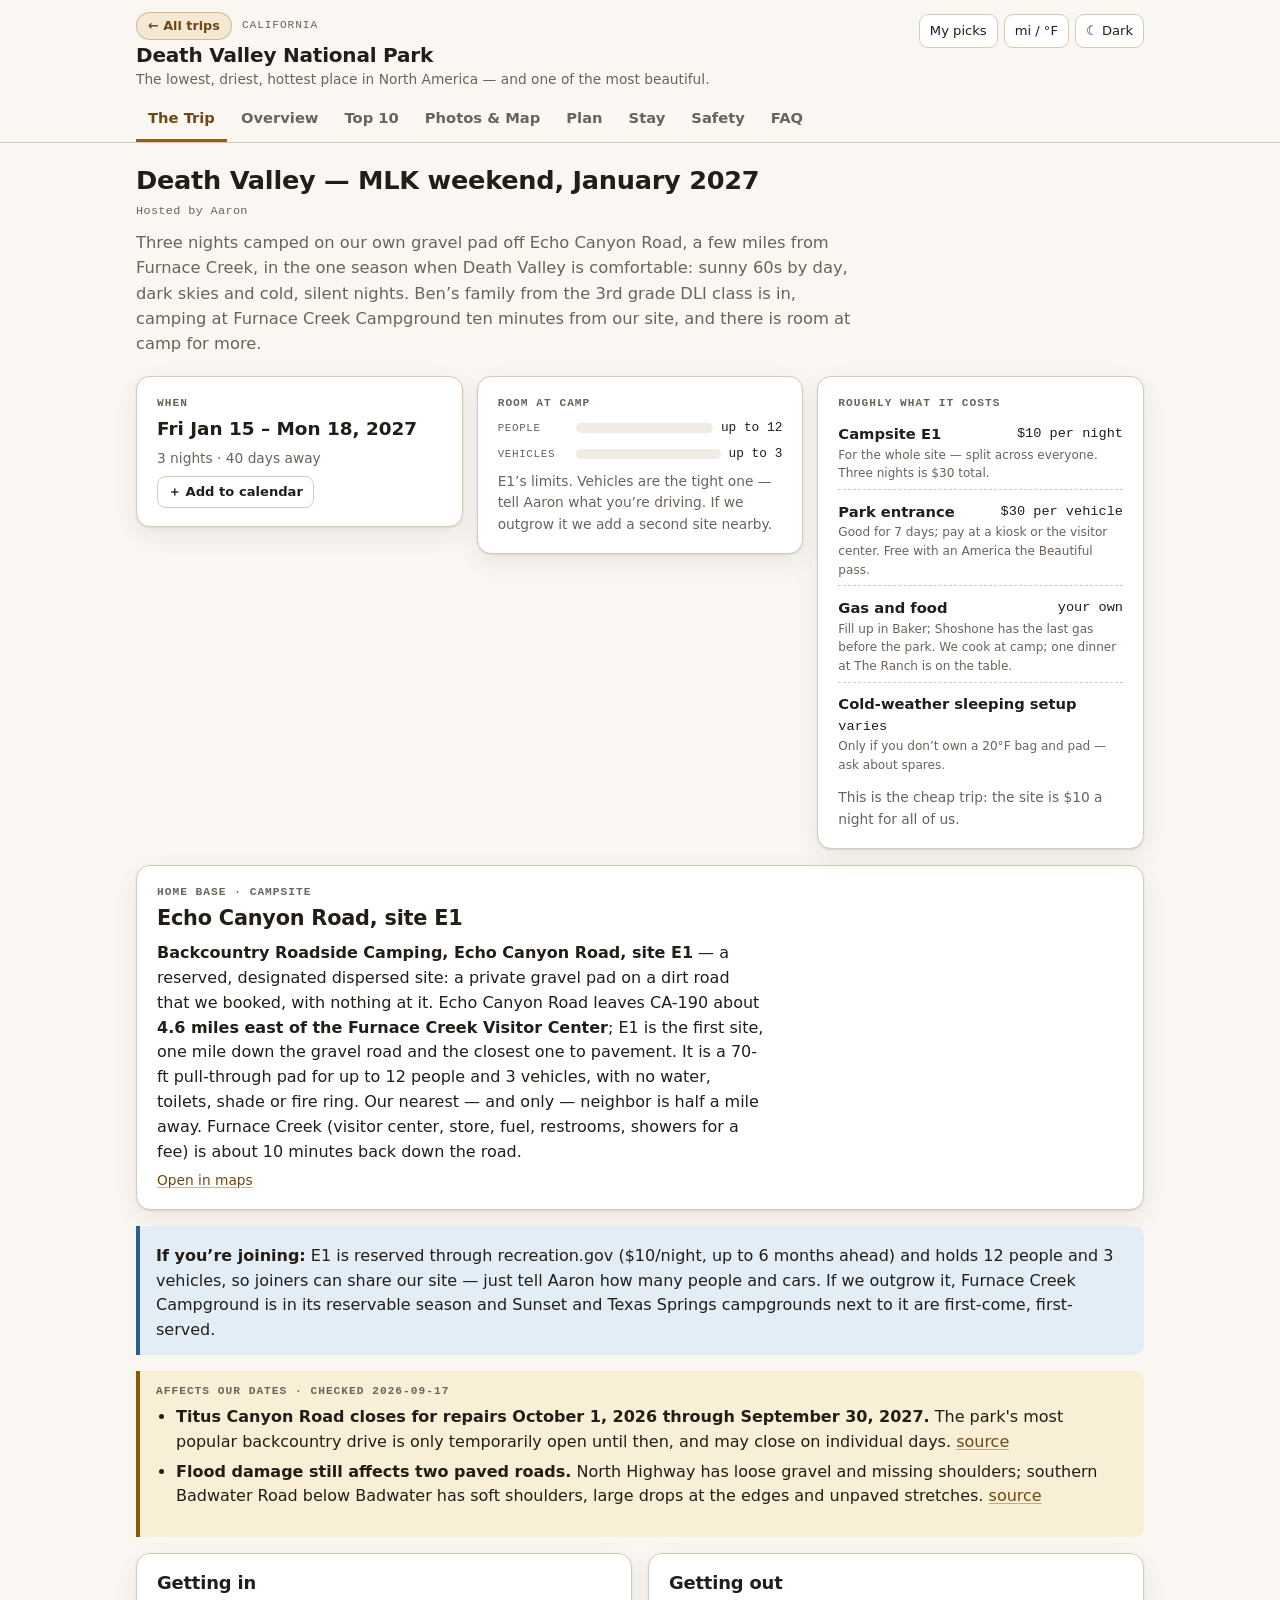
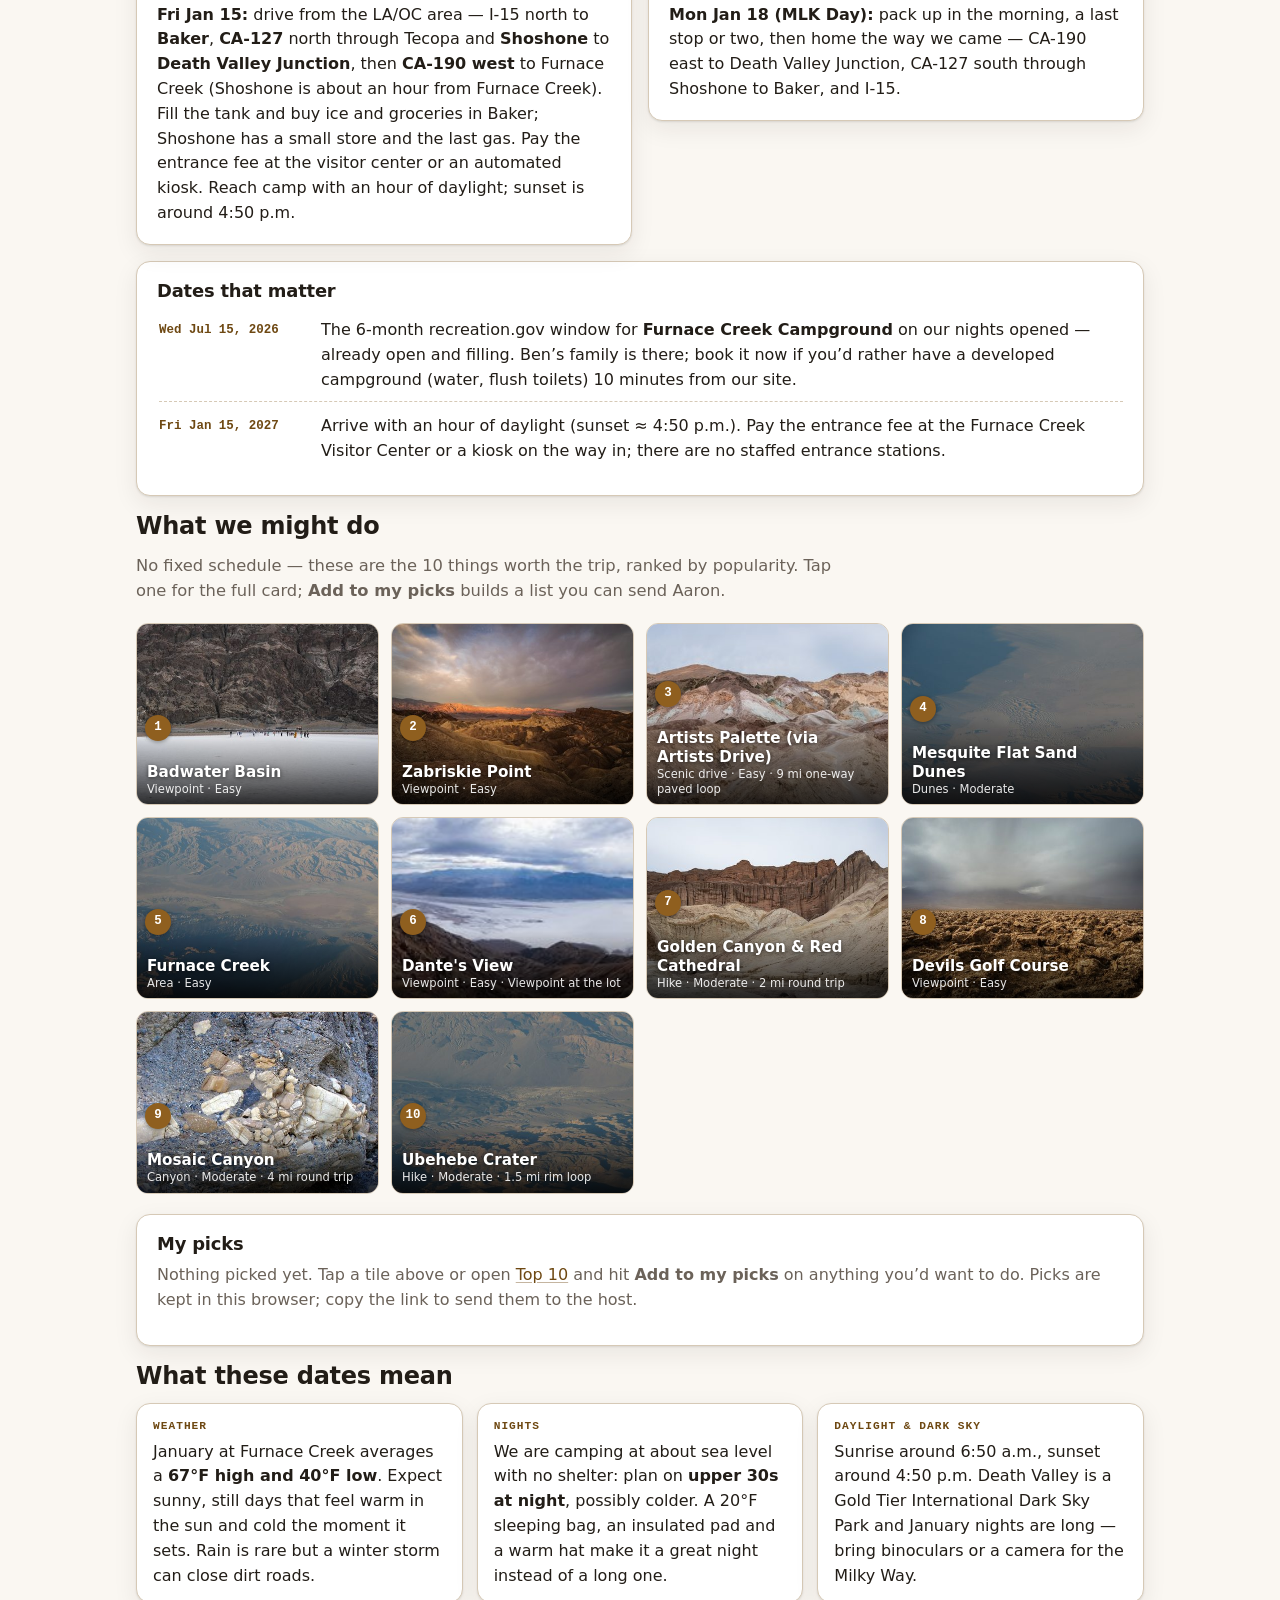
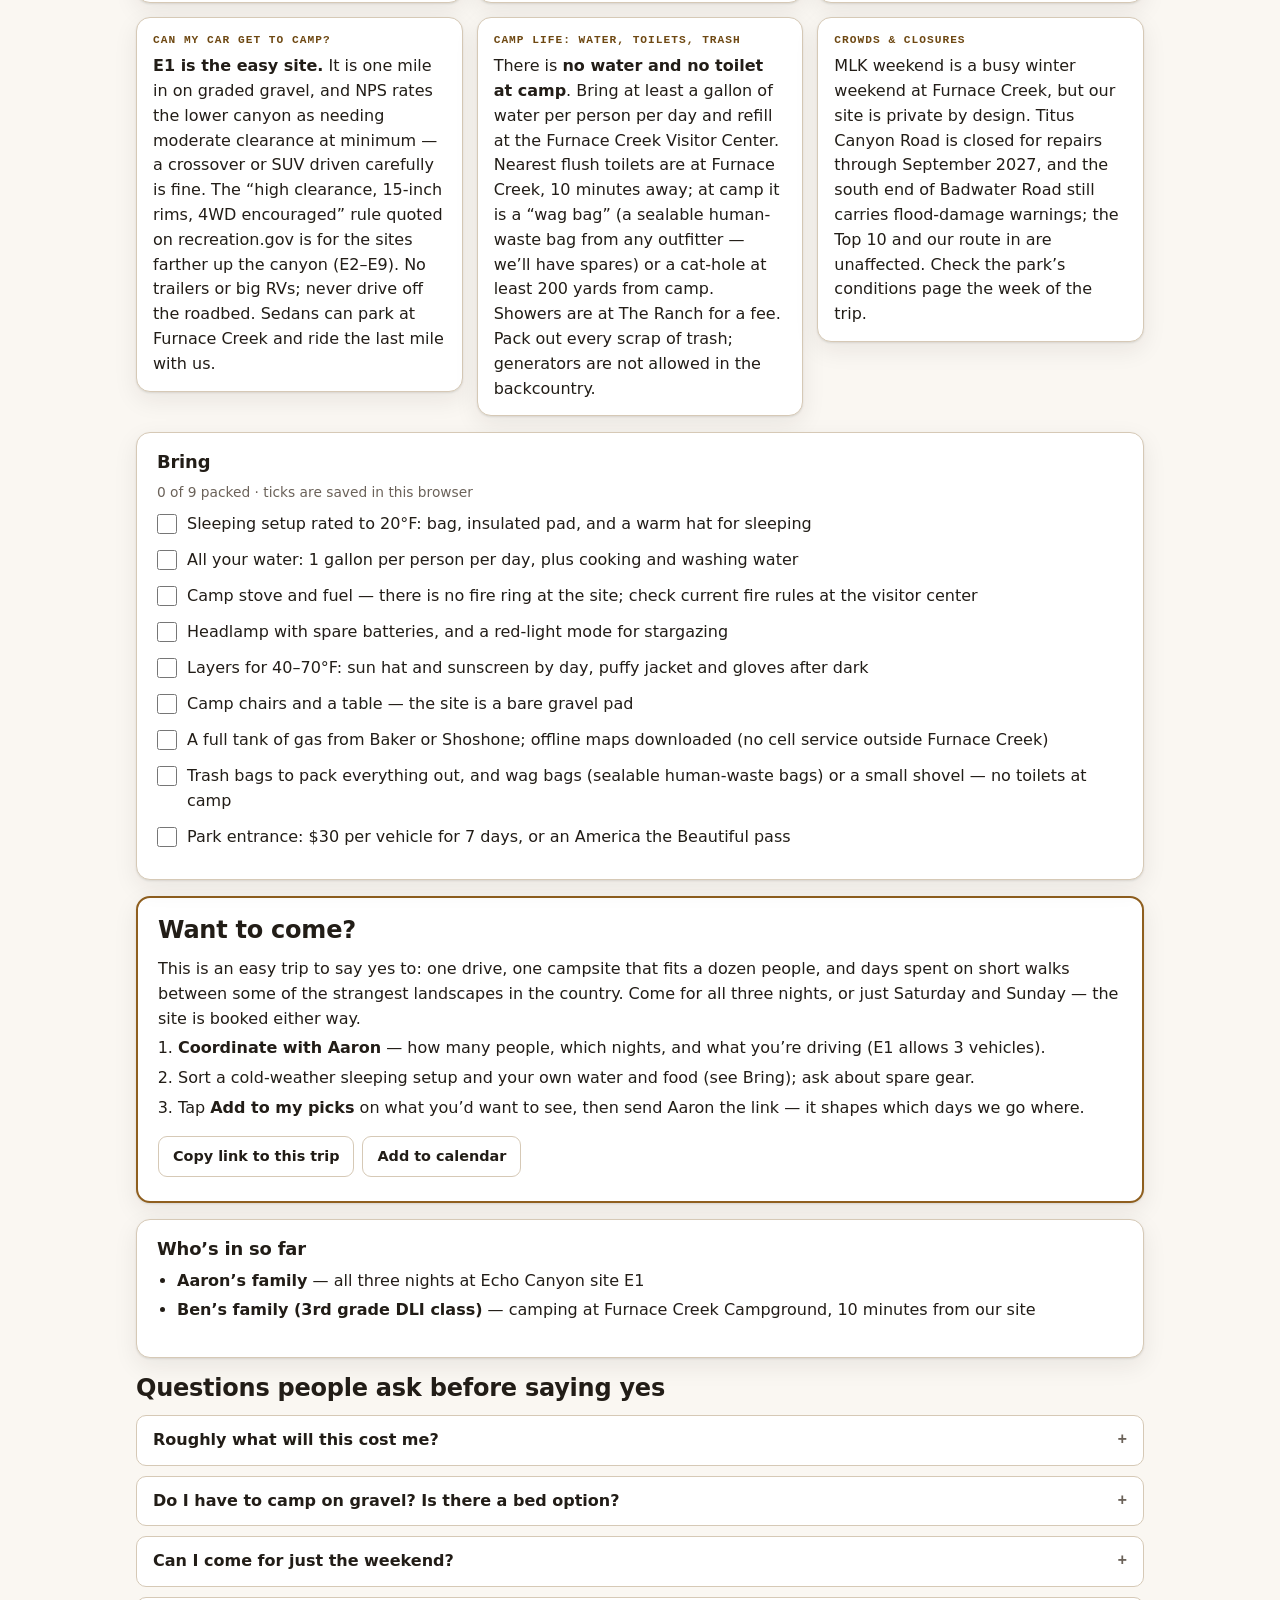
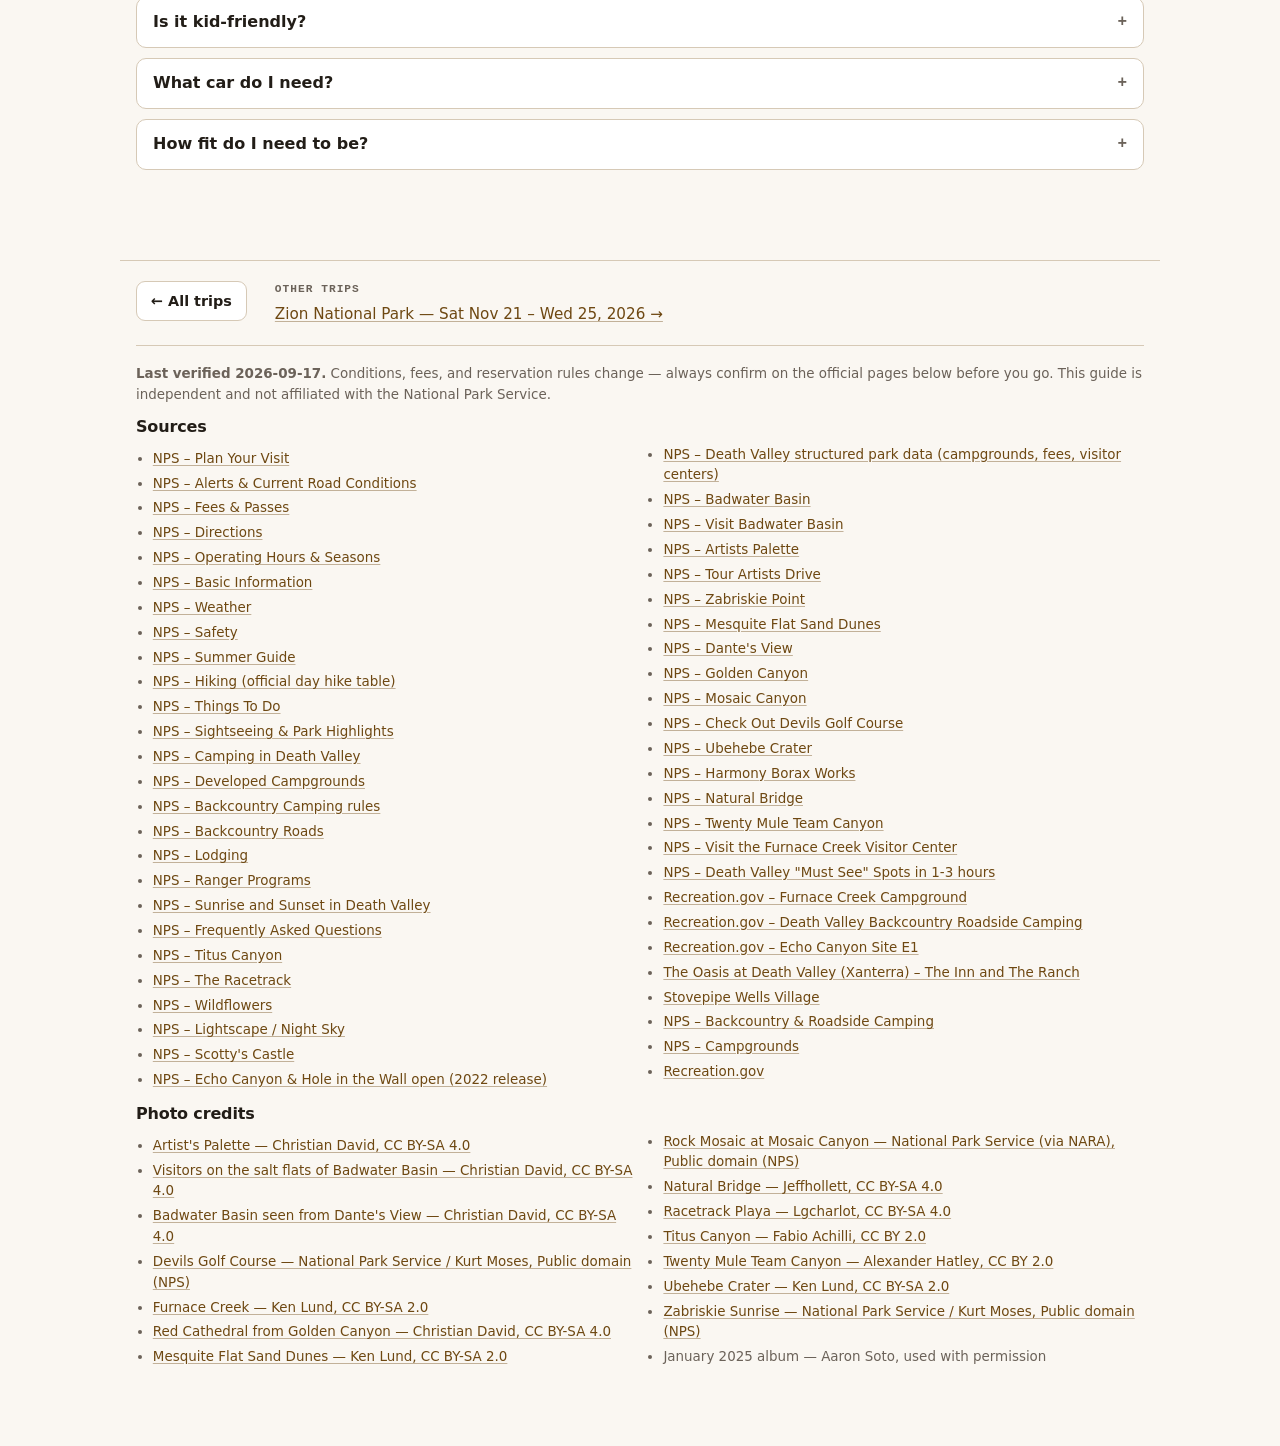
==== commit 2a886ff3: "Death Valley: our route is Shoshone → Death Valley Junction → CA-190; Badwater Road noted as the bac" ====
--- a/guides/death-valley/index.html
+++ b/guides/death-valley/index.html
@@ -399,11 +399,11 @@
 <div class="tools"><a class="iconbtn" href="#trip/picks" title="The attractions you picked">My picks <span class="cnt" id="tripCount" hidden>0</span></a><button type="button" class="iconbtn" id="unitBtn" aria-pressed="false"><span class="visually-hidden">Units: </span>mi / °F</button><button type="button" class="iconbtn" id="themeBtn">☾ Dark</button></div></div>
 <nav class="tabs" aria-label="Sections"><a href="#trip" id="tab-trip" data-sec="trip">The Trip</a><a href="#overview" id="tab-overview" data-sec="overview">Overview</a><a href="#top10" id="tab-top10" data-sec="top10">Top 10</a><a href="#photos" id="tab-photos" data-sec="photos">Photos & Map</a><a href="#plan" id="tab-plan" data-sec="plan">Plan</a><a href="#stay" id="tab-stay" data-sec="stay">Stay</a><a href="#safety" id="tab-safety" data-sec="safety">Safety</a><a href="#faq" id="tab-faq" data-sec="faq">FAQ</a></nav></header>
 <main id="main"><div class="tripbar" data-start="2027-01-15" data-end="2027-01-18"><span class="tb-dates">📅 Fri Jan 15 – Mon 18, 2027</span><span class="tb-nights">3 nights</span><span class="tb-base">camping at <b>Echo Canyon Road, site E1</b></span><span class="tb-count" id="tripCountdown"></span><span class="spacer"></span><a class="btn primary" href="#trip/join">Join this trip →</a></div>
-<section class="sec" id="trip" data-title="The Trip" aria-labelledby="tab-trip"><h2 class="sech">Death Valley — MLK weekend, January 2027</h2><p class="byline">Hosted by Aaron</p><p class="lede">Three nights camped on our own gravel pad off Echo Canyon Road, a few miles from Furnace Creek, in the one season when Death Valley is comfortable: sunny 60s by day, dark skies and cold, silent nights. Ben’s family from the 3rd grade DLI class is in, camping at Furnace Creek Campground ten minutes from our site, and there is room at camp for more.</p><div class="grid3 tripfacts"><div class="card fact-card"><p class="eyebrow">When</p><p class="big">Fri Jan 15 – Mon 18, 2027</p><p class="linkrow">3 nights · <span id="tripCountdown2"></span></p><p class="linkrow"><a class="btn small" href="trip.ics" download="death-valley-trip.ics">＋ Add to calendar</a></p></div><div class="card fact-card"><p class="eyebrow">Room at camp</p><div class="meter"><div class="l">People</div><div class="bar"><div class="fill" style="width:0%"></div></div><div class="v">up to 12</div></div><div class="meter"><div class="l">Vehicles</div><div class="bar"><div class="fill" style="width:0%"></div></div><div class="v">up to 3</div></div><p class="linkrow">E1’s limits. Vehicles are the tight one — tell Aaron what you’re driving. If we outgrow it we add a second site nearby.</p></div><div class="card fact-card cost"><p class="eyebrow">Roughly what it costs</p><ul class="costs"><li><span class="cl">Campsite E1</span><span class="cv"><span data-units>$10 per night</span></span><small><span data-units>For the whole site — split across everyone. Three nights is $30 total.</span></small></li><li><span class="cl">Park entrance</span><span class="cv"><span data-units>$30 per vehicle</span></span><small><span data-units>Good for 7 days; pay at a kiosk or the visitor center. Free with an America the Beautiful pass.</span></small></li><li><span class="cl">Gas and food</span><span class="cv"><span data-units>your own</span></span><small><span data-units>Fill up in Baker; Shoshone has the last gas before the park. We cook at camp; one dinner at The Ranch is on the table.</span></small></li><li><span class="cl">Cold-weather sleeping setup</span><span class="cv"><span data-units>varies</span></span><small><span data-units>Only if you don’t own a 20°F bag and pad — ask about spares.</span></small></li></ul><p class="linkrow">This is the cheap trip: the site is $10 a night for all of us.</p></div></div><div class="card base"><div class="base-body"><p class="eyebrow">Home base · campsite</p><h3>Echo Canyon Road, site E1</h3><span data-units><b>Backcountry Roadside Camping, Echo Canyon Road, site E1</b> — a reserved, designated dispersed site: a private gravel pad on a dirt road that we booked, with nothing at it. Echo Canyon Road leaves CA-190 about <b>4.6 miles east of the Furnace Creek Visitor Center</b>; E1 is the first site, one mile down the gravel road and the closest one to pavement. It is a 70-ft pull-through pad for up to 12 people and 3 vehicles, with no water, toilets, shade or fire ring. Our nearest — and only — neighbor is half a mile away. Furnace Creek (visitor center, store, fuel, restrooms, showers for a fee) is about 10 minutes back down the road.</span><p class="linkrow"><a href="https://www.google.com/maps/search/?api=1&amp;query=Echo+Canyon+Road,+Death+Valley+National+Park,+CA" target="_blank" rel="noopener">Open in maps</a></p></div></div><div class="callout info"><p><b>If you’re joining:</b> <span data-units>E1 is reserved through recreation.gov ($10/night, up to 6 months ahead) and holds 12 people and 3 vehicles, so joiners can share our site — just tell Aaron how many people and cars. If we outgrow it, Furnace Creek Campground is in its reservable season and Sunset and Texas Springs campgrounds next to it are first-come, first-served.</span></p></div><div class="callout warn"><p class="eyebrow">Affects our dates · checked 2026-09-17</p><ul><li><b>Titus Canyon Road closes for repairs October 1, 2026 through September 30, 2027.</b> The park's most popular backcountry drive is only temporarily open until then, and may close on individual days. <a href="https://www.nps.gov/deva/planyourvisit/conditions.htm" target="_blank" rel="noopener">source</a></li><li><b>Flood damage still affects two paved roads.</b> North Highway has loose gravel and missing shoulders; southern Badwater Road below Badwater has soft shoulders, large drops at the edges and unpaved stretches. <a href="https://www.nps.gov/deva/planyourvisit/conditions.htm" target="_blank" rel="noopener">source</a></li></ul></div><div class="grid2"><div class="card"><h3>Getting in</h3><span data-units><b>Fri Jan 15:</b> drive from the LA/OC area — I-15 north to <b>Baker</b>, <b>CA-127</b> north through Tecopa to <b>Shoshone</b>, then <b>CA-178</b> west into the park and north up <b>Badwater Road</b> to Furnace Creek (Shoshone is about an hour from Furnace Creek). Fill the tank and buy ice and groceries in Baker; Shoshone has a small store and the last gas. The south end of Badwater Road still has flood-damage stretches, so take it easy and aim to be through it in daylight. Pay the entrance fee at the visitor center or an automated kiosk. Reach camp with an hour of daylight; sunset is around 4:50 p.m.</span></div><div class="card"><h3>Getting out</h3><span data-units><b>Mon Jan 18 (MLK Day):</b> pack up in the morning, a last stop or two, then home the way we came — Badwater Road south to CA-178 and Shoshone, or CA-190 east to Death Valley Junction and CA-127 south to Baker and I-15.</span></div></div><div class="card keydates"><h3>Dates that matter</h3><ol class="tl"><li><span class="when">Wed Jul 15, 2026</span><span><span data-units>The 6-month recreation.gov window for <b>Furnace Creek Campground</b> on our nights opened — already open and filling. Ben’s family is there; book it now if you’d rather have a developed campground (water, flush toilets) 10 minutes from our site.</span></span></li><li><span class="when">Fri Jan 15, 2027</span><span><span data-units>Arrive with an hour of daylight (sunset ≈ 4:50 p.m.). Pay the entrance fee at the Furnace Creek Visitor Center or a kiosk on the way in; there are no staffed entrance stations.</span></span></li></ol></div><h2 class="mt">What we might do</h2><p class="lede">No fixed schedule — these are the 10 things worth the trip, ranked by popularity. Tap one for the full card; <b>Add to my picks</b> builds a list you can send Aaron.</p><div class="tiles"><a class="tile" href="#top10/badwater-basin"><img src="img/thumb-badwater-basin.jpg" alt="Badwater Basin" loading=lazy onerror="this.replaceWith(Object.assign(document.createElement('div'),{className:'noimg'}))"><span class="tile-b"><span class="tile-n">1</span><b>Badwater Basin</b><small>Viewpoint · Easy</small></span></a><a class="tile" href="#top10/zabriskie-point"><img src="img/thumb-zabriskie-point.jpg" alt="Zabriskie Point" loading=lazy onerror="this.replaceWith(Object.assign(document.createElement('div'),{className:'noimg'}))"><span class="tile-b"><span class="tile-n">2</span><b>Zabriskie Point</b><small>Viewpoint · Easy</small></span></a><a class="tile" href="#top10/artists-palette"><img src="img/thumb-artists-palette.jpg" alt="Artists Palette (via Artists Drive)" loading=lazy onerror="this.replaceWith(Object.assign(document.createElement('div'),{className:'noimg'}))"><span class="tile-b"><span class="tile-n">3</span><b>Artists Palette (via Artists Drive)</b><small>Scenic drive · Easy · 9 mi one-way paved loop</small></span></a><a class="tile" href="#top10/mesquite-flat-sand-dunes"><img src="img/thumb-mesquite-flat-sand-dunes.jpg" alt="Mesquite Flat Sand Dunes" loading=lazy onerror="this.replaceWith(Object.assign(document.createElement('div'),{className:'noimg'}))"><span class="tile-b"><span class="tile-n">4</span><b>Mesquite Flat Sand Dunes</b><small>Dunes · Moderate</small></span></a><a class="tile" href="#top10/furnace-creek"><img src="img/thumb-furnace-creek.jpg" alt="Furnace Creek" loading=lazy onerror="this.replaceWith(Object.assign(document.createElement('div'),{className:'noimg'}))"><span class="tile-b"><span class="tile-n">5</span><b>Furnace Creek</b><small>Area · Easy</small></span></a><a class="tile" href="#top10/dantes-view"><img src="img/thumb-dantes-view.jpg" alt="Dante&#x27;s View" loading=lazy onerror="this.replaceWith(Object.assign(document.createElement('div'),{className:'noimg'}))"><span class="tile-b"><span class="tile-n">6</span><b>Dante&#x27;s View</b><small>Viewpoint · Easy · Viewpoint at the lot</small></span></a><a class="tile" href="#top10/golden-canyon"><img src="img/thumb-golden-canyon.jpg" alt="Golden Canyon &amp; Red Cathedral" loading=lazy onerror="this.replaceWith(Object.assign(document.createElement('div'),{className:'noimg'}))"><span class="tile-b"><span class="tile-n">7</span><b>Golden Canyon &amp; Red Cathedral</b><small>Hike · Moderate · 2 mi round trip</small></span></a><a class="tile" href="#top10/devils-golf-course"><img src="img/thumb-devils-golf-course.jpg" alt="Devils Golf Course" loading=lazy onerror="this.replaceWith(Object.assign(document.createElement('div'),{className:'noimg'}))"><span class="tile-b"><span class="tile-n">8</span><b>Devils Golf Course</b><small>Viewpoint · Easy</small></span></a><a class="tile" href="#top10/mosaic-canyon"><img src="img/thumb-mosaic-canyon.jpg" alt="Mosaic Canyon" loading=lazy onerror="this.replaceWith(Object.assign(document.createElement('div'),{className:'noimg'}))"><span class="tile-b"><span class="tile-n">9</span><b>Mosaic Canyon</b><small>Canyon · Moderate · 4 mi round trip</small></span></a><a class="tile" href="#top10/ubehebe-crater"><img src="img/thumb-ubehebe-crater.jpg" alt="Ubehebe Crater" loading=lazy onerror="this.replaceWith(Object.assign(document.createElement('div'),{className:'noimg'}))"><span class="tile-b"><span class="tile-n">10</span><b>Ubehebe Crater</b><small>Hike · Moderate · 1.5 mi rim loop</small></span></a></div><div class="card" id="picks"><h3>My picks</h3><div id="picksBox" aria-live="polite"></div></div><h2 class="mt">What these dates mean</h2><div class="grid3 conds"><div class="card"><p class="eyebrow">Weather</p><span data-units>January at Furnace Creek averages a <b>67°F high and 40°F low</b>. Expect sunny, still days that feel warm in the sun and cold the moment it sets. Rain is rare but a winter storm can close dirt roads.</span></div><div class="card"><p class="eyebrow">Nights</p><span data-units>We are camping at about sea level with no shelter: plan on <b>upper 30s at night</b>, possibly colder. A 20°F sleeping bag, an insulated pad and a warm hat make it a great night instead of a long one.</span></div><div class="card"><p class="eyebrow">Daylight &amp; dark sky</p><span data-units>Sunrise around 6:50 a.m., sunset around 4:50 p.m. Death Valley is a Gold Tier International Dark Sky Park and January nights are long — bring binoculars or a camera for the Milky Way.</span></div><div class="card"><p class="eyebrow">Can my car get to camp?</p><span data-units><b>E1 is the easy site.</b> It is one mile in on graded gravel, and NPS rates the lower canyon as needing moderate clearance at minimum — a crossover or SUV driven carefully is fine. The “high clearance, 15-inch rims, 4WD encouraged” rule quoted on recreation.gov is for the sites farther up the canyon (E2–E9). No trailers or big RVs; never drive off the roadbed. Sedans can park at Furnace Creek and ride the last mile with us.</span></div><div class="card"><p class="eyebrow">Camp life: water, toilets, trash</p><span data-units>There is <b>no water and no toilet at camp</b>. Bring at least a gallon of water per person per day and refill at the Furnace Creek Visitor Center. Nearest flush toilets are at Furnace Creek, 10 minutes away; at camp it is a “wag bag” (a sealable human-waste bag from any outfitter — we’ll have spares) or a cat-hole at least 200 yards from camp. Showers are at The Ranch for a fee. Pack out every scrap of trash; generators are not allowed in the backcountry.</span></div><div class="card"><p class="eyebrow">Crowds &amp; closures</p><span data-units>MLK weekend is a busy winter weekend at Furnace Creek, but our site is private by design. Titus Canyon Road is closed for repairs through September 2027; the Top 10 is unaffected. The south end of Badwater Road (our way in from Shoshone) still carries flood-damage warnings — drive it in daylight the first time. Check the park’s conditions page the week of the trip.</span></div></div><div class="grid2"><div class="card"><h3>Bring</h3><p class="linkrow" id="packCount"></p><ul class="checks"><li><label><input type="checkbox" data-pack="0"> <span><span data-units>Sleeping setup rated to 20°F: bag, insulated pad, and a warm hat for sleeping</span></span></label></li><li><label><input type="checkbox" data-pack="1"> <span><span data-units>All your water: 1 gallon per person per day, plus cooking and washing water</span></span></label></li><li><label><input type="checkbox" data-pack="2"> <span><span data-units>Camp stove and fuel — there is no fire ring at the site; check current fire rules at the visitor center</span></span></label></li><li><label><input type="checkbox" data-pack="3"> <span><span data-units>Headlamp with spare batteries, and a red-light mode for stargazing</span></span></label></li><li><label><input type="checkbox" data-pack="4"> <span><span data-units>Layers for 40–70°F: sun hat and sunscreen by day, puffy jacket and gloves after dark</span></span></label></li><li><label><input type="checkbox" data-pack="5"> <span><span data-units>Camp chairs and a table — the site is a bare gravel pad</span></span></label></li><li><label><input type="checkbox" data-pack="6"> <span><span data-units>A full tank of gas from Baker or Shoshone; offline maps downloaded (no cell service outside Furnace Creek)</span></span></label></li><li><label><input type="checkbox" data-pack="7"> <span><span data-units>Trash bags to pack everything out, and wag bags (sealable human-waste bags) or a small shovel — no toilets at camp</span></span></label></li><li><label><input type="checkbox" data-pack="8"> <span><span data-units>Park entrance: $30 per vehicle for 7 days, or an America the Beautiful pass</span></span></label></li></ul></div></div><div class="card join" id="join"><h2>Want to come?</h2>This is an easy trip to say yes to: one drive, one campsite that fits a dozen people, and days spent on short walks between some of the strangest landscapes in the country. Come for all three nights, or just Saturday and Sunday — the site is booked either way.<ol><li><b>Coordinate with Aaron</b> — how many people, which nights, and what you’re driving (E1 allows 3 vehicles).</li><li>Sort a cold-weather sleeping setup and your own water and food (see Bring); ask about spare gear.</li><li>Tap <b>Add to my picks</b> on what you’d want to see, then send Aaron the link — it shapes which days we go where.</li></ol><div class="cta"><button type="button" class="btn sharepage">Copy link to this trip</button><a class="btn" href="trip.ics" download="death-valley-trip.ics">Add to calendar</a></div><span class="visually-hidden" role="status" id="copyStatus"></span></div><div class="card"><h3>Who’s in so far</h3><ul><li><b>Aaron’s family</b> — all three nights at Echo Canyon site E1</li><li><b>Ben’s family (3rd grade DLI class)</b> — camping at Furnace Creek Campground, 10 minutes from our site</li></ul></div><h2 class="mt">Questions people ask before saying yes</h2><details><summary>Roughly what will this cost me?</summary><div class="body"><span data-units>Almost nothing beyond gas: the site is $10 a night for all of us, the park is $30 per car for the week, and the rest is groceries. If you need a winter sleeping bag, that is the one real purchase — or ask about spares.</span></div></details><details><summary>Do I have to camp on gravel? Is there a bed option?</summary><div class="body"><span data-units>Yes, there is. Furnace Creek Campground (reservable, water, flush toilets) is 10 minutes from our site — Ben’s family is camping there — and The Ranch at Death Valley and The Inn have rooms at the same junction. Sleep there and join us for the days.</span></div></details><details><summary>Can I come for just the weekend?</summary><div class="body"><span data-units>Yes — Saturday and Sunday are the full days. Drive in Friday evening or Saturday morning and leave Sunday night or Monday.</span></div></details><details><summary>Is it kid-friendly?</summary><div class="body"><span data-units>Yes — see the January 2025 photos: dunes, salt flats, Golden Canyon and checkers on the porch at The Ranch. Cold nights are the only real consideration; kids need proper bags too.</span></div></details><details><summary>What car do I need?</summary><div class="body"><span data-units>For E1, a crossover or SUV driven carefully; sedans park at Furnace Creek and ride in with us. Nothing in the Top 10 needs 4WD.</span></div></details><details><summary>How fit do I need to be?</summary><div class="body"><span data-units>Not very. Most of the Top 10 are short walks from the car; the longest we’d likely do is Mosaic Canyon or Golden Canyon at 3–4 miles round trip. Dante’s View and Zabriskie Point are drive-ups.</span></div></details></section>
+<section class="sec" id="trip" data-title="The Trip" aria-labelledby="tab-trip"><h2 class="sech">Death Valley — MLK weekend, January 2027</h2><p class="byline">Hosted by Aaron</p><p class="lede">Three nights camped on our own gravel pad off Echo Canyon Road, a few miles from Furnace Creek, in the one season when Death Valley is comfortable: sunny 60s by day, dark skies and cold, silent nights. Ben’s family from the 3rd grade DLI class is in, camping at Furnace Creek Campground ten minutes from our site, and there is room at camp for more.</p><div class="grid3 tripfacts"><div class="card fact-card"><p class="eyebrow">When</p><p class="big">Fri Jan 15 – Mon 18, 2027</p><p class="linkrow">3 nights · <span id="tripCountdown2"></span></p><p class="linkrow"><a class="btn small" href="trip.ics" download="death-valley-trip.ics">＋ Add to calendar</a></p></div><div class="card fact-card"><p class="eyebrow">Room at camp</p><div class="meter"><div class="l">People</div><div class="bar"><div class="fill" style="width:0%"></div></div><div class="v">up to 12</div></div><div class="meter"><div class="l">Vehicles</div><div class="bar"><div class="fill" style="width:0%"></div></div><div class="v">up to 3</div></div><p class="linkrow">E1’s limits. Vehicles are the tight one — tell Aaron what you’re driving. If we outgrow it we add a second site nearby.</p></div><div class="card fact-card cost"><p class="eyebrow">Roughly what it costs</p><ul class="costs"><li><span class="cl">Campsite E1</span><span class="cv"><span data-units>$10 per night</span></span><small><span data-units>For the whole site — split across everyone. Three nights is $30 total.</span></small></li><li><span class="cl">Park entrance</span><span class="cv"><span data-units>$30 per vehicle</span></span><small><span data-units>Good for 7 days; pay at a kiosk or the visitor center. Free with an America the Beautiful pass.</span></small></li><li><span class="cl">Gas and food</span><span class="cv"><span data-units>your own</span></span><small><span data-units>Fill up in Baker; Shoshone has the last gas before the park. We cook at camp; one dinner at The Ranch is on the table.</span></small></li><li><span class="cl">Cold-weather sleeping setup</span><span class="cv"><span data-units>varies</span></span><small><span data-units>Only if you don’t own a 20°F bag and pad — ask about spares.</span></small></li></ul><p class="linkrow">This is the cheap trip: the site is $10 a night for all of us.</p></div></div><div class="card base"><div class="base-body"><p class="eyebrow">Home base · campsite</p><h3>Echo Canyon Road, site E1</h3><span data-units><b>Backcountry Roadside Camping, Echo Canyon Road, site E1</b> — a reserved, designated dispersed site: a private gravel pad on a dirt road that we booked, with nothing at it. Echo Canyon Road leaves CA-190 about <b>4.6 miles east of the Furnace Creek Visitor Center</b>; E1 is the first site, one mile down the gravel road and the closest one to pavement. It is a 70-ft pull-through pad for up to 12 people and 3 vehicles, with no water, toilets, shade or fire ring. Our nearest — and only — neighbor is half a mile away. Furnace Creek (visitor center, store, fuel, restrooms, showers for a fee) is about 10 minutes back down the road.</span><p class="linkrow"><a href="https://www.google.com/maps/search/?api=1&amp;query=Echo+Canyon+Road,+Death+Valley+National+Park,+CA" target="_blank" rel="noopener">Open in maps</a></p></div></div><div class="callout info"><p><b>If you’re joining:</b> <span data-units>E1 is reserved through recreation.gov ($10/night, up to 6 months ahead) and holds 12 people and 3 vehicles, so joiners can share our site — just tell Aaron how many people and cars. If we outgrow it, Furnace Creek Campground is in its reservable season and Sunset and Texas Springs campgrounds next to it are first-come, first-served.</span></p></div><div class="callout warn"><p class="eyebrow">Affects our dates · checked 2026-09-17</p><ul><li><b>Titus Canyon Road closes for repairs October 1, 2026 through September 30, 2027.</b> The park's most popular backcountry drive is only temporarily open until then, and may close on individual days. <a href="https://www.nps.gov/deva/planyourvisit/conditions.htm" target="_blank" rel="noopener">source</a></li><li><b>Flood damage still affects two paved roads.</b> North Highway has loose gravel and missing shoulders; southern Badwater Road below Badwater has soft shoulders, large drops at the edges and unpaved stretches. <a href="https://www.nps.gov/deva/planyourvisit/conditions.htm" target="_blank" rel="noopener">source</a></li></ul></div><div class="grid2"><div class="card"><h3>Getting in</h3><span data-units><b>Fri Jan 15:</b> drive from the LA/OC area — I-15 north to <b>Baker</b>, <b>CA-127</b> north through Tecopa and <b>Shoshone</b> to <b>Death Valley Junction</b>, then <b>CA-190 west</b> to Furnace Creek (Shoshone is about an hour from Furnace Creek). Fill the tank and buy ice and groceries in Baker; Shoshone has a small store and the last gas. Pay the entrance fee at the visitor center or an automated kiosk. Reach camp with an hour of daylight; sunset is around 4:50 p.m.</span></div><div class="card"><h3>Getting out</h3><span data-units><b>Mon Jan 18 (MLK Day):</b> pack up in the morning, a last stop or two, then home the way we came — CA-190 east to Death Valley Junction, CA-127 south through Shoshone to Baker, and I-15.</span></div></div><div class="card keydates"><h3>Dates that matter</h3><ol class="tl"><li><span class="when">Wed Jul 15, 2026</span><span><span data-units>The 6-month recreation.gov window for <b>Furnace Creek Campground</b> on our nights opened — already open and filling. Ben’s family is there; book it now if you’d rather have a developed campground (water, flush toilets) 10 minutes from our site.</span></span></li><li><span class="when">Fri Jan 15, 2027</span><span><span data-units>Arrive with an hour of daylight (sunset ≈ 4:50 p.m.). Pay the entrance fee at the Furnace Creek Visitor Center or a kiosk on the way in; there are no staffed entrance stations.</span></span></li></ol></div><h2 class="mt">What we might do</h2><p class="lede">No fixed schedule — these are the 10 things worth the trip, ranked by popularity. Tap one for the full card; <b>Add to my picks</b> builds a list you can send Aaron.</p><div class="tiles"><a class="tile" href="#top10/badwater-basin"><img src="img/thumb-badwater-basin.jpg" alt="Badwater Basin" loading=lazy onerror="this.replaceWith(Object.assign(document.createElement('div'),{className:'noimg'}))"><span class="tile-b"><span class="tile-n">1</span><b>Badwater Basin</b><small>Viewpoint · Easy</small></span></a><a class="tile" href="#top10/zabriskie-point"><img src="img/thumb-zabriskie-point.jpg" alt="Zabriskie Point" loading=lazy onerror="this.replaceWith(Object.assign(document.createElement('div'),{className:'noimg'}))"><span class="tile-b"><span class="tile-n">2</span><b>Zabriskie Point</b><small>Viewpoint · Easy</small></span></a><a class="tile" href="#top10/artists-palette"><img src="img/thumb-artists-palette.jpg" alt="Artists Palette (via Artists Drive)" loading=lazy onerror="this.replaceWith(Object.assign(document.createElement('div'),{className:'noimg'}))"><span class="tile-b"><span class="tile-n">3</span><b>Artists Palette (via Artists Drive)</b><small>Scenic drive · Easy · 9 mi one-way paved loop</small></span></a><a class="tile" href="#top10/mesquite-flat-sand-dunes"><img src="img/thumb-mesquite-flat-sand-dunes.jpg" alt="Mesquite Flat Sand Dunes" loading=lazy onerror="this.replaceWith(Object.assign(document.createElement('div'),{className:'noimg'}))"><span class="tile-b"><span class="tile-n">4</span><b>Mesquite Flat Sand Dunes</b><small>Dunes · Moderate</small></span></a><a class="tile" href="#top10/furnace-creek"><img src="img/thumb-furnace-creek.jpg" alt="Furnace Creek" loading=lazy onerror="this.replaceWith(Object.assign(document.createElement('div'),{className:'noimg'}))"><span class="tile-b"><span class="tile-n">5</span><b>Furnace Creek</b><small>Area · Easy</small></span></a><a class="tile" href="#top10/dantes-view"><img src="img/thumb-dantes-view.jpg" alt="Dante&#x27;s View" loading=lazy onerror="this.replaceWith(Object.assign(document.createElement('div'),{className:'noimg'}))"><span class="tile-b"><span class="tile-n">6</span><b>Dante&#x27;s View</b><small>Viewpoint · Easy · Viewpoint at the lot</small></span></a><a class="tile" href="#top10/golden-canyon"><img src="img/thumb-golden-canyon.jpg" alt="Golden Canyon &amp; Red Cathedral" loading=lazy onerror="this.replaceWith(Object.assign(document.createElement('div'),{className:'noimg'}))"><span class="tile-b"><span class="tile-n">7</span><b>Golden Canyon &amp; Red Cathedral</b><small>Hike · Moderate · 2 mi round trip</small></span></a><a class="tile" href="#top10/devils-golf-course"><img src="img/thumb-devils-golf-course.jpg" alt="Devils Golf Course" loading=lazy onerror="this.replaceWith(Object.assign(document.createElement('div'),{className:'noimg'}))"><span class="tile-b"><span class="tile-n">8</span><b>Devils Golf Course</b><small>Viewpoint · Easy</small></span></a><a class="tile" href="#top10/mosaic-canyon"><img src="img/thumb-mosaic-canyon.jpg" alt="Mosaic Canyon" loading=lazy onerror="this.replaceWith(Object.assign(document.createElement('div'),{className:'noimg'}))"><span class="tile-b"><span class="tile-n">9</span><b>Mosaic Canyon</b><small>Canyon · Moderate · 4 mi round trip</small></span></a><a class="tile" href="#top10/ubehebe-crater"><img src="img/thumb-ubehebe-crater.jpg" alt="Ubehebe Crater" loading=lazy onerror="this.replaceWith(Object.assign(document.createElement('div'),{className:'noimg'}))"><span class="tile-b"><span class="tile-n">10</span><b>Ubehebe Crater</b><small>Hike · Moderate · 1.5 mi rim loop</small></span></a></div><div class="card" id="picks"><h3>My picks</h3><div id="picksBox" aria-live="polite"></div></div><h2 class="mt">What these dates mean</h2><div class="grid3 conds"><div class="card"><p class="eyebrow">Weather</p><span data-units>January at Furnace Creek averages a <b>67°F high and 40°F low</b>. Expect sunny, still days that feel warm in the sun and cold the moment it sets. Rain is rare but a winter storm can close dirt roads.</span></div><div class="card"><p class="eyebrow">Nights</p><span data-units>We are camping at about sea level with no shelter: plan on <b>upper 30s at night</b>, possibly colder. A 20°F sleeping bag, an insulated pad and a warm hat make it a great night instead of a long one.</span></div><div class="card"><p class="eyebrow">Daylight &amp; dark sky</p><span data-units>Sunrise around 6:50 a.m., sunset around 4:50 p.m. Death Valley is a Gold Tier International Dark Sky Park and January nights are long — bring binoculars or a camera for the Milky Way.</span></div><div class="card"><p class="eyebrow">Can my car get to camp?</p><span data-units><b>E1 is the easy site.</b> It is one mile in on graded gravel, and NPS rates the lower canyon as needing moderate clearance at minimum — a crossover or SUV driven carefully is fine. The “high clearance, 15-inch rims, 4WD encouraged” rule quoted on recreation.gov is for the sites farther up the canyon (E2–E9). No trailers or big RVs; never drive off the roadbed. Sedans can park at Furnace Creek and ride the last mile with us.</span></div><div class="card"><p class="eyebrow">Camp life: water, toilets, trash</p><span data-units>There is <b>no water and no toilet at camp</b>. Bring at least a gallon of water per person per day and refill at the Furnace Creek Visitor Center. Nearest flush toilets are at Furnace Creek, 10 minutes away; at camp it is a “wag bag” (a sealable human-waste bag from any outfitter — we’ll have spares) or a cat-hole at least 200 yards from camp. Showers are at The Ranch for a fee. Pack out every scrap of trash; generators are not allowed in the backcountry.</span></div><div class="card"><p class="eyebrow">Crowds &amp; closures</p><span data-units>MLK weekend is a busy winter weekend at Furnace Creek, but our site is private by design. Titus Canyon Road is closed for repairs through September 2027, and the south end of Badwater Road still carries flood-damage warnings; the Top 10 and our route in are unaffected. Check the park’s conditions page the week of the trip.</span></div></div><div class="grid2"><div class="card"><h3>Bring</h3><p class="linkrow" id="packCount"></p><ul class="checks"><li><label><input type="checkbox" data-pack="0"> <span><span data-units>Sleeping setup rated to 20°F: bag, insulated pad, and a warm hat for sleeping</span></span></label></li><li><label><input type="checkbox" data-pack="1"> <span><span data-units>All your water: 1 gallon per person per day, plus cooking and washing water</span></span></label></li><li><label><input type="checkbox" data-pack="2"> <span><span data-units>Camp stove and fuel — there is no fire ring at the site; check current fire rules at the visitor center</span></span></label></li><li><label><input type="checkbox" data-pack="3"> <span><span data-units>Headlamp with spare batteries, and a red-light mode for stargazing</span></span></label></li><li><label><input type="checkbox" data-pack="4"> <span><span data-units>Layers for 40–70°F: sun hat and sunscreen by day, puffy jacket and gloves after dark</span></span></label></li><li><label><input type="checkbox" data-pack="5"> <span><span data-units>Camp chairs and a table — the site is a bare gravel pad</span></span></label></li><li><label><input type="checkbox" data-pack="6"> <span><span data-units>A full tank of gas from Baker or Shoshone; offline maps downloaded (no cell service outside Furnace Creek)</span></span></label></li><li><label><input type="checkbox" data-pack="7"> <span><span data-units>Trash bags to pack everything out, and wag bags (sealable human-waste bags) or a small shovel — no toilets at camp</span></span></label></li><li><label><input type="checkbox" data-pack="8"> <span><span data-units>Park entrance: $30 per vehicle for 7 days, or an America the Beautiful pass</span></span></label></li></ul></div></div><div class="card join" id="join"><h2>Want to come?</h2>This is an easy trip to say yes to: one drive, one campsite that fits a dozen people, and days spent on short walks between some of the strangest landscapes in the country. Come for all three nights, or just Saturday and Sunday — the site is booked either way.<ol><li><b>Coordinate with Aaron</b> — how many people, which nights, and what you’re driving (E1 allows 3 vehicles).</li><li>Sort a cold-weather sleeping setup and your own water and food (see Bring); ask about spare gear.</li><li>Tap <b>Add to my picks</b> on what you’d want to see, then send Aaron the link — it shapes which days we go where.</li></ol><div class="cta"><button type="button" class="btn sharepage">Copy link to this trip</button><a class="btn" href="trip.ics" download="death-valley-trip.ics">Add to calendar</a></div><span class="visually-hidden" role="status" id="copyStatus"></span></div><div class="card"><h3>Who’s in so far</h3><ul><li><b>Aaron’s family</b> — all three nights at Echo Canyon site E1</li><li><b>Ben’s family (3rd grade DLI class)</b> — camping at Furnace Creek Campground, 10 minutes from our site</li></ul></div><h2 class="mt">Questions people ask before saying yes</h2><details><summary>Roughly what will this cost me?</summary><div class="body"><span data-units>Almost nothing beyond gas: the site is $10 a night for all of us, the park is $30 per car for the week, and the rest is groceries. If you need a winter sleeping bag, that is the one real purchase — or ask about spares.</span></div></details><details><summary>Do I have to camp on gravel? Is there a bed option?</summary><div class="body"><span data-units>Yes, there is. Furnace Creek Campground (reservable, water, flush toilets) is 10 minutes from our site — Ben’s family is camping there — and The Ranch at Death Valley and The Inn have rooms at the same junction. Sleep there and join us for the days.</span></div></details><details><summary>Can I come for just the weekend?</summary><div class="body"><span data-units>Yes — Saturday and Sunday are the full days. Drive in Friday evening or Saturday morning and leave Sunday night or Monday.</span></div></details><details><summary>Is it kid-friendly?</summary><div class="body"><span data-units>Yes — see the January 2025 photos: dunes, salt flats, Golden Canyon and checkers on the porch at The Ranch. Cold nights are the only real consideration; kids need proper bags too.</span></div></details><details><summary>What car do I need?</summary><div class="body"><span data-units>For E1, a crossover or SUV driven carefully; sedans park at Furnace Creek and ride in with us. Nothing in the Top 10 needs 4WD.</span></div></details><details><summary>How fit do I need to be?</summary><div class="body"><span data-units>Not very. Most of the Top 10 are short walks from the car; the longest we’d likely do is Mosaic Canyon or Golden Canyon at 3–4 miles round trip. Dante’s View and Zabriskie Point are drive-ups.</span></div></details></section>
 <section class="sec" id="overview" data-title="Overview" aria-labelledby="tab-overview"><div class="hero"><img src="img/zabriskie-point.jpg" alt="Sunrise light on the golden badlands at Zabriskie Point, Death Valley" width="1100" height="732" onerror="this.replaceWith(Object.assign(document.createElement('div'),{className:'noimg'}))"><div class="over"><h2>Death Valley National Park</h2><p>The lowest, driest, hottest place in North America — and one of the most beautiful.</p></div><p class="credit">Photo: <a href="https://commons.wikimedia.org/wiki/File:Zabriskie_Sunrise,_Death_Valley_National_Park.jpg" target="_blank" rel="noopener">National Park Service / Kurt Moses · PD</a></p></div><div class="facts"><div class="fact"><div class="l">Entrance fee</div><div class="v"><span data-units>$30/vehicle, 7 days</span></div><div class=n><span data-units>No staffed entrance stations — pay at a kiosk, the visitor center, or online</span></div></div><div class="fact"><div class="l">Best months</div><div class="v"><span data-units>November–March</span></div><div class=n><span data-units>Spring is busiest; late October and February are the sweet spots</span></div></div><div class="fact"><div class="l">Elevation range</div><div class="v"><span data-units>-282 ft to 11,049 ft</span></div><div class=n><span data-units>Badwater Basin to Telescope Peak, in sight of each other</span></div></div><div class="fact"><div class="l">Park size</div><div class="v"><span data-units>3.4 million acres</span></div><div class=n><span data-units>Largest national park outside Alaska; over 93% roadless wilderness</span></div></div><div class="fact"><div class="l">Time zone</div><div class="v"><span data-units>Pacific (PT)</span></div></div><div class="fact"><div class="l">Cell service</div><div class="v"><span data-units>Essentially none</span></div><div class=n><span data-units>Spotty at Furnace Creek and Stovepipe Wells only; free Wi-Fi at the visitor center</span></div></div><div class="fact"><div class="l">Dark sky</div><div class="v"><span data-units>Gold Tier Dark Sky Park</span></div><div class=n><span data-units>The highest International Dark-Sky Association rating</span></div></div><div class="fact"><div class="l">Reservation needed?</div><div class="v"><span data-units>No</span></div><div class=n><span data-units>No timed entry. Only campsites are reserved.</span></div></div></div><div class="callout warn alerts"><p class="eyebrow">Current conditions · checked 2026-09-17 · 6 items <span id="staleNote"></span></p><ul><li><span class=tag>affects our dates</span> <b>Titus Canyon Road closes for repairs October 1, 2026 through September 30, 2027.</b> The park's most popular backcountry drive is only temporarily open until then, and may close on individual days. <a href="https://www.nps.gov/deva/planyourvisit/conditions.htm" target="_blank" rel="noopener">source</a></li><li><span class=tag>affects our dates</span> <b>Flood damage still affects two paved roads.</b> North Highway has loose gravel and missing shoulders; southern Badwater Road below Badwater has soft shoulders, large drops at the edges and unpaved stretches. <a href="https://www.nps.gov/deva/planyourvisit/conditions.htm" target="_blank" rel="noopener">source</a></li><li><b>Scotty's Castle and Bonnie Clare Road remain closed</b> after the 2015 flood and a later fire. No access is permitted, including on foot; the NPS says the reopening date is unknown. <a href="https://www.nps.gov/deva/planyourvisit/conditions.htm" target="_blank" rel="noopener">source</a></li><li><b>Darwin Falls Road is closed, likely until summer 2027</b> — the road is "completely gone in many places." Hikers may park on the CA-190 shoulder and walk in. <a href="https://www.nps.gov/deva/planyourvisit/conditions.htm" target="_blank" rel="noopener">source</a></li><li><b>Seasonal campgrounds are still closed as of mid-September 2026.</b> Texas Springs, Sunset and Stovepipe Wells reopen in late fall; Furnace Creek is first-come for the summer. <b>Emigrant is closed indefinitely</b> (water system), and Saline Valley closed after a wildfire on September 15, 2026. <a href="https://www.nps.gov/deva/planyourvisit/conditions.htm" target="_blank" rel="noopener">source</a></li><li><b>The 2026 superbloom is over.</b> Low-elevation flowers have set seed; higher elevations have scattered blooms. Superblooms average once a decade — 2026, 2016, 2005 and 1998. <a href="https://www.nps.gov/deva/learn/nature/wildflowers.htm" target="_blank" rel="noopener">source</a></li></ul></div><div class="grid2"><div class="card"><h2>Why go</h2><span data-units>Death Valley's superlatives are all literally true. It holds the <b>world record air temperature</b> — 134°F, set at Furnace Creek on July 10, 1913 — and the lowest ground in North America at <b>282 feet below sea level</b>, in sight of Telescope Peak 11,049 ft above.<br><br>What surprises first-timers is the variety. Within an hour of Furnace Creek you can walk a salt pan, drive hills stained red and green by volcanic minerals, scramble a polished marble slot canyon, and circle a 2,000-year-old crater. Over 93% of its 3.4 million acres is roadless wilderness, and it is a Gold Tier Dark Sky Park.<br><br>It is also remote: no cell service across most of the park, three gas stations, and help hours away.</span><p class="eyebrow mt1">Best for</p><div class="chips"><span class="chip">Scenic driving</span><span class="chip">Photography</span><span class="chip">Stargazing</span><span class="chip">Desert geology</span><span class="chip">Canyon hikes</span><span class="chip">Winter warmth</span></div></div><div class="card"><h2>Don’t miss</h2><ol><li><span data-units>Sunrise at Zabriskie Point, when the badlands turn gold</span></li><li><span data-units>Walking out onto the salt polygons at Badwater Basin</span></li><li><span data-units>Artists Drive in late afternoon, when the mineral colors peak</span></li><li><span data-units>The Mesquite Flat dunes at sunset, then again after dark for the Milky Way</span></li><li><span data-units>The 5,575-foot drop from Dante's View to the valley floor</span></li></ol><p class="linkrow">Full details in <a href="#top10">Top 10</a>.</p></div></div><h2 class="mt">When to go</h2><div class="grid3 seasons"><div class="card season"><span class="verdict best">Best</span><h3>Spring</h3><p class="temps">Mar–May</p><p class="temps"><span data-units>Highs 82–100°F · Lows 55–73°F</span></p><span data-units>The NPS calls spring "the most popular time to visit." Low-elevation wildflowers run <b>mid-February to mid-April</b>, moving to 3,000–5,000 ft by late April. Everything is open and everything is busy — Furnace Creek Campground books to capacity most nights. By May the valley is already scorching.</span></div><div class="card season"><span class="verdict hard">Hard</span><h3>Summer</h3><p class="temps">Jun–Aug</p><p class="temps"><span data-units>Highs 110–116°F · Lows 81–88°F</span></p><span data-units>Survivable by car, not on foot. NPS posts <b>"hiking not advised after 10 am"</b> on every low-elevation trail. Overnight lows stay in the 80s. The mountains are the exception — Wildrose and Telescope Peak are the summer hikes. Several campgrounds close; Furnace Creek shrinks to 41 first-come sites.</span></div><div class="card season"><span class="verdict good">Good</span><h3>Fall</h3><p class="temps">Sep–Nov</p><p class="temps"><span data-units>Highs 77–106°F · Lows 48–76°F</span></p><span data-units>September still reaches 106°F, but the NPS notes "autumn arrives in late October, with warm but pleasant temperatures." <b>Late October and November are arguably the best weeks of the year</b> — seasonal campgrounds reopen, crowds are lighter than spring, and the light is long.</span></div><div class="card season ours"><span class="verdict best">Best</span><h3>Winter · our trip</h3><p class="temps">Dec–Feb</p><p class="temps"><span data-units>Highs 65–73°F · Lows 38–46°F</span></p><span data-units>Cool days, chilly nights, rare rain, and snow capping the Panamints above the salt flats — the NPS calls it "especially beautiful." Perfect valley-level hiking weather. Trade-offs: freezing nights at camp, short daylight, and the high country often snowed in. Ranger programs run mid-November to mid-April.</span></div></div></section>
 <section class="sec" id="top10" data-title="Top 10" aria-labelledby="tab-top10"><h2 class="sech">Top 10 natural attractions</h2><p class="lede">Ranked by popularity. Distances and times are official park figures where available. Tap <b>Add to my picks</b> to build a list you can send the host.</p><div class="filters" id="filters" role="group" aria-label="Filter attractions"><button type="button" class="fbtn on" data-ftype="all" aria-pressed="true">All</button><button type="button" class="fbtn" data-ftype="viewpoint" aria-pressed="false">Viewpoints</button><button type="button" class="fbtn" data-ftype="scenic-drive" aria-pressed="false">Scenic drives</button><button type="button" class="fbtn" data-ftype="dunes" aria-pressed="false">Dunes</button><button type="button" class="fbtn" data-ftype="area" aria-pressed="false">Areas</button><button type="button" class="fbtn" data-ftype="hike" aria-pressed="false">Hikes</button><button type="button" class="fbtn" data-ftype="canyon" aria-pressed="false">Canyons</button><select id="fdiff" aria-label="Difficulty"><option value="all">Any difficulty</option><option value="easy">Easy</option><option value="moderate">Moderate</option></select><button type="button" class="fbtn" data-ftoggle="permit" aria-pressed="false">No permit needed</button><button type="button" class="fbtn" data-ftoggle="trip" aria-pressed="false">My picks only</button><span class="spacer"></span><span class="count" id="fcount" role="status" aria-live="polite"></span><button type="button" class="btn ghost" id="fclear">Reset</button></div><article class="card attr" id="badwater-basin" data-type="viewpoint" data-type-label="Viewpoint" data-difficulty="easy" data-difficulty-label="Easy" data-permit="none" data-name="Badwater Basin" data-time="40 min–1.5 hr"><div class="pic"><img src="img/mid-badwater-basin.jpg" srcset="img/thumb-badwater-basin.jpg 480w, img/mid-badwater-basin.jpg 960w, img/badwater-basin.jpg 1600w" sizes="(max-width:720px) 100vw, 300px" alt="Badwater Basin" loading=lazy onerror="this.replaceWith(Object.assign(document.createElement('div'),{className:'noimg'}))"><span class="rank" aria-label="Rank 1">1</span></div><div class="body"><div class="head"><h3>Badwater Basin</h3></div><div class="meta"><span class="tag type">Viewpoint</span><span class="tag easy">Easy</span><span class="tag ">No permit</span></div><div class="summary"><span data-units>The lowest point in North America, <b>282 feet below sea level</b>. Nearly 200 square miles of salt flat — mostly table salt, with calcite, gypsum and borax — crack into geometric polygons as groundwater seeps up and evaporates. Look east for the tiny <b>"SEA LEVEL" sign</b> on the cliff far above you, then west to Telescope Peak at 11,049 ft.</span></div><div class="stats"><div class="stat"><div class="l">Distance</div><div class="v"><span data-units>1 mi round trip to the salt flat edge</span></div></div><div class="stat"><div class="l">Elevation gain</div><div class="v"><span data-units>Flat</span></div></div><div class="stat"><div class="l">Time</div><div class="v"><span data-units>40 min–1.5 hr</span></div></div><div class="stat"><div class="l">Start / parking</div><div class="v"><span data-units>Paved lot on Badwater Road, 17 mi (30 min) south of Furnace Creek</span></div></div><div class="stat"><div class="l">From our base</div><div class="v"><span data-units>≈ 16 mi</span><small> straight line</small></div></div></div><p class="best"><b>Best time:</b> Sunrise or sunset; avoid midday in summer</p><details class="tips"><summary>Good to know</summary><div class="body"><ul><li><span data-units>Polygons near the boardwalk are trampled flat — walk 15–20 min out for sharp ones.</span></li><li><span data-units>Sunrise lights the Panamints; sunset lights the Black Mountains behind you.</span></li><li><span data-units>Glare off the white salt is brutal even in winter — bring sunglasses.</span></li></ul></div></details><p class="linkrow">Season note: <span data-units>Summer: no more than ~15 min outside the vehicle. Rare winter floods form shallow Lake Manly.</span></p><p class="linkrow">Accessibility: ADA ramp to a boardwalk over the spring pool (older boards, not level); the salt beyond is firm. Vault toilet, RV parking.</p><div class="foot"><button type="button" class="btn addtrip" aria-pressed="false">+ Add to my picks</button><button type="button" class="btn ghost copylink" data-id="badwater-basin">Share</button><span class="spacer"></span><span class="src">Sources: <a href="https://www.nps.gov/places/badwater-basin.htm" target="_blank" rel="noopener">nps.gov<span class="visually-hidden"> — source for Badwater Basin</span></a> · <a href="https://www.nps.gov/thingstodo/visit-badwater-basin.htm" target="_blank" rel="noopener">nps.gov<span class="visually-hidden"> — source for Badwater Basin</span></a></span><span class="credit">Photo: <a href="https://commons.wikimedia.org/wiki/File:Visitors_on_the_salt_flats_of_Badwater_Basin,_Death_Valley_National_Park,_California.jpg" target="_blank" rel="noopener">Christian David · CC BY-SA 4.0</a></span></div></div></article><article class="card attr" id="zabriskie-point" data-type="viewpoint" data-type-label="Viewpoint" data-difficulty="easy" data-difficulty-label="Easy" data-permit="none" data-name="Zabriskie Point" data-time="30–45 min"><div class="pic"><img src="img/mid-zabriskie-point.jpg" srcset="img/thumb-zabriskie-point.jpg 480w, img/mid-zabriskie-point.jpg 960w, img/zabriskie-point.jpg 1100w" sizes="(max-width:720px) 100vw, 300px" alt="Zabriskie Point" loading=lazy onerror="this.replaceWith(Object.assign(document.createElement('div'),{className:'noimg'}))"><span class="rank" aria-label="Rank 2">2</span></div><div class="body"><div class="head"><h3>Zabriskie Point</h3></div><div class="meta"><span class="tag type">Viewpoint</span><span class="tag easy">Easy</span><span class="tag ">No permit</span></div><div class="summary"><span data-units>The most photographed view in the park. A short paved ramp climbs to an overlook above a sea of yellow and brown badlands carved by water that almost never falls. The jutting spine in the middle is <b>Manly Beacon</b>, 823 ft, named for the 49er who walked out of the valley for help. Beyond it lie the salt flats and the Panamints.</span></div><div class="stats"><div class="stat"><div class="l">Distance</div><div class="v"><span data-units>0.25 mi round trip from the lot</span></div></div><div class="stat"><div class="l">Elevation gain</div><div class="v"><span data-units>Minimal, paved ramp</span></div></div><div class="stat"><div class="l">Time</div><div class="v"><span data-units>30–45 min</span></div></div><div class="stat"><div class="l">Start / parking</div><div class="v"><span data-units>Signed lot on CA-190, 15 min east of Furnace Creek</span></div></div><div class="stat"><div class="l">From our base</div><div class="v"><span data-units>≈ 3 mi</span><small> straight line</small></div></div></div><p class="best"><b>Best time:</b> Sunrise — the classic. Sunset works too.</p><details class="tips"><summary>Good to know</summary><div class="body"><ul><li><span data-units>Arrive 30–40 min before sunrise: first light hits Manly Beacon before the sun clears the range.</span></li><li><span data-units>The Badlands Loop Trail starts here and links to Gower Gulch and Golden Canyon.</span></li><li><span data-units>Twenty Mule Team Canyon's one-way dirt road starts just east — a 2.5-mile bonus loop.</span></li></ul></div></details><p class="linkrow">Season note: <span data-units>Comfortable year-round; the lot fills 30 minutes before sunrise in spring.</span></p><p class="linkrow">Accessibility: Wheelchair accessible — the quarter-mile approach is paved, though it climbs. Bus/RV parking, vault toilet.</p><div class="foot"><button type="button" class="btn addtrip" aria-pressed="false">+ Add to my picks</button><button type="button" class="btn ghost copylink" data-id="zabriskie-point">Share</button><span class="spacer"></span><span class="src">Sources: <a href="https://www.nps.gov/places/zabriskie-point-scenic-viewpoint.htm" target="_blank" rel="noopener">nps.gov<span class="visually-hidden"> — source for Zabriskie Point</span></a></span><span class="credit">Photo: <a href="https://commons.wikimedia.org/wiki/File:Zabriskie_Sunrise,_Death_Valley_National_Park.jpg" target="_blank" rel="noopener">National Park Service / Kurt Moses · PD</a></span></div></div></article><article class="card attr" id="artists-palette" data-type="scenic-drive" data-type-label="Scenic drive" data-difficulty="easy" data-difficulty-label="Easy" data-permit="none" data-name="Artists Palette (via Artists Drive)" data-time="25–45 min"><div class="pic"><img src="img/mid-artists-palette.jpg" srcset="img/thumb-artists-palette.jpg 480w, img/mid-artists-palette.jpg 960w, img/artists-palette.jpg 1600w" sizes="(max-width:720px) 100vw, 300px" alt="Artists Palette (via Artists Drive)" loading=lazy onerror="this.replaceWith(Object.assign(document.createElement('div'),{className:'noimg'}))"><span class="rank" aria-label="Rank 3">3</span></div><div class="body"><div class="head"><h3>Artists Palette (via Artists Drive)</h3></div><div class="meta"><span class="tag type">Scenic drive</span><span class="tag easy">Easy</span><span class="tag ">No permit</span></div><div class="summary"><span data-units>The most popular scenic drive in the park — a <b>one-way, nine-mile paved road</b> rollercoastering through hills splashed with red, orange, yellow, green, pink and lavender, all from volcanic deposits rich in iron oxides and chlorite. The Artists Palette pullout is the showpiece, visible from the parking area. Parts of <i>Star Wars: A New Hope</i> were filmed here.</span></div><div class="stats"><div class="stat"><div class="l">Distance</div><div class="v"><span data-units>9 mi one-way paved loop</span></div></div><div class="stat"><div class="l">Elevation gain</div><div class="v"><span data-units>Rolling — dramatic dips</span></div></div><div class="stat"><div class="l">Time</div><div class="v"><span data-units>25–45 min</span></div></div><div class="stat"><div class="l">Start / parking</div><div class="v"><span data-units>Entrance 8.5 mi south of the Badwater Rd / CA-190 junction</span></div></div><div class="stat"><div class="l">From our base</div><div class="v"><span data-units>≈ 6 mi</span><small> straight line</small></div></div></div><p class="best"><b>Best time:</b> Late afternoon, when the mineral colors are most saturated</p><details class="tips"><summary>Good to know</summary><div class="body"><ul><li><span data-units>Drive it in late afternoon — the NPS says colors are "most dramatic during afternoon light."</span></li><li><span data-units>The 25-ft length limit is real: leave the RV at camp.</span></li><li><span data-units>Watch for cyclists — the dips hide them. One-way, so you cannot double back.</span></li></ul></div></details><p class="linkrow">Season note: <span data-units>Open year-round. Colors go flat in harsh midday sun.</span></p><p class="linkrow">Accessibility: Doable from the car; Artists Palette is visible from the paved lot. Vault toilet.</p><div class="foot"><button type="button" class="btn addtrip" aria-pressed="false">+ Add to my picks</button><button type="button" class="btn ghost copylink" data-id="artists-palette">Share</button><span class="spacer"></span><span class="src">Sources: <a href="https://www.nps.gov/places/artists-palette.htm" target="_blank" rel="noopener">nps.gov<span class="visually-hidden"> — source for Artists Palette (via Artists Drive)</span></a> · <a href="https://www.nps.gov/thingstodo/tour-artists-drive.htm" target="_blank" rel="noopener">nps.gov<span class="visually-hidden"> — source for Artists Palette (via Artists Drive)</span></a></span><span class="credit">Photo: <a href="https://commons.wikimedia.org/wiki/File:Artist%27s_Palette,_Death_Valley_National_Park,_California.jpg" target="_blank" rel="noopener">Christian David · CC BY-SA 4.0</a></span></div></div></article><article class="card attr" id="mesquite-flat-sand-dunes" data-type="dunes" data-type-label="Dunes" data-difficulty="moderate" data-difficulty-label="Moderate" data-permit="none" data-name="Mesquite Flat Sand Dunes" data-time="1.5 hr"><div class="pic"><img src="img/mid-mesquite-flat-sand-dunes.jpg" srcset="img/thumb-mesquite-flat-sand-dunes.jpg 480w, img/mid-mesquite-flat-sand-dunes.jpg 960w, img/mesquite-flat-sand-dunes.jpg 1600w" sizes="(max-width:720px) 100vw, 300px" alt="Mesquite Flat Sand Dunes" loading=lazy onerror="this.replaceWith(Object.assign(document.createElement('div'),{className:'noimg'}))"><span class="rank" aria-label="Rank 4">4</span></div><div class="body"><div class="head"><h3>Mesquite Flat Sand Dunes</h3></div><div class="meta"><span class="tag type">Dunes</span><span class="tag moderate">Moderate</span><span class="tag ">No permit</span></div><div class="summary"><span data-units>The park's most accessible dune field, and the one that looks like everyone's mental image of a desert. Sand eroded from mountains to the north is carried by wind and trapped by mountains to the south, so the dunes stay put even as individual grains move. <b>There is no official trail</b> — the whole field is open for cross-country wandering.</span></div><div class="stats"><div class="stat"><div class="l">Distance</div><div class="v"><span data-units>2 mi round trip to the tallest dune</span></div></div><div class="stat"><div class="l">Elevation gain</div><div class="v"><span data-units>185 ft</span></div></div><div class="stat"><div class="l">Time</div><div class="v"><span data-units>1.5 hr</span></div></div><div class="stat"><div class="l">Start / parking</div><div class="v"><span data-units>Paved lot on CA-190 just east of Stovepipe Wells Village</span></div></div><div class="stat"><div class="l">From our base</div><div class="v"><span data-units>≈ 20 mi</span><small> straight line</small></div></div></div><p class="best"><b>Best time:</b> Sunrise or sunset for the ripple shadows; then stay for the stars</p><details class="tips"><summary>Good to know</summary><div class="body"><ul><li><span data-units>Go at sunrise: overnight wind erases footprints and low light shadows every ripple.</span></li><li><span data-units>The tallest dune is about a mile in — farther than it looks. Sight a landmark first.</span></li><li><span data-units>Stay for the stars — one of the best dark-sky spots, right off the highway.</span></li></ul></div></details><p class="linkrow">Season note: <span data-units>Sand gets dangerously hot in summer — NPS posts "hiking not advised after 10 am."</span></p><p class="linkrow">Accessibility: Paved lot with bus/RV spaces and a dune view, but no accessible surface on the sand. Vault toilets, no pets.</p><div class="foot"><button type="button" class="btn addtrip" aria-pressed="false">+ Add to my picks</button><button type="button" class="btn ghost copylink" data-id="mesquite-flat-sand-dunes">Share</button><span class="spacer"></span><span class="src">Sources: <a href="https://www.nps.gov/places/mesquite-flat-sand-dunes.htm" target="_blank" rel="noopener">nps.gov<span class="visually-hidden"> — source for Mesquite Flat Sand Dunes</span></a> · <a href="https://www.nps.gov/deva/planyourvisit/hiking.htm" target="_blank" rel="noopener">nps.gov<span class="visually-hidden"> — source for Mesquite Flat Sand Dunes</span></a></span><span class="credit">Photo: <a href="https://commons.wikimedia.org/wiki/File:Mesquite_Flat_Sand_Dunes,_Death_Valley_National_Park,_California_(15700605221).jpg" target="_blank" rel="noopener">Ken Lund · CC BY-SA 2.0</a></span></div></div></article><article class="card attr" id="furnace-creek" data-type="area" data-type-label="Area" data-difficulty="easy" data-difficulty-label="Easy" data-permit="none" data-name="Furnace Creek" data-time="2–4 hr for the area"><div class="pic"><img src="img/mid-furnace-creek.jpg" srcset="img/thumb-furnace-creek.jpg 480w, img/mid-furnace-creek.jpg 960w, img/furnace-creek.jpg 1600w" sizes="(max-width:720px) 100vw, 300px" alt="Furnace Creek" loading=lazy onerror="this.replaceWith(Object.assign(document.createElement('div'),{className:'noimg'}))"><span class="rank" aria-label="Rank 5">5</span></div><div class="body"><div class="head"><h3>Furnace Creek</h3></div><div class="meta"><span class="tag type">Area</span><span class="tag easy">Easy</span><span class="tag ">No permit</span></div><div class="summary"><span data-units>Not a sight so much as the park's operating system: the <b>visitor center (8 am–5 pm, every day of the year)</b>, the only full-service fuel and groceries on the east side, The Inn and The Ranch, the campground, and the Timbisha Shoshone village. A mile west, <b>Harmony Borax Works</b> preserves adobe ruins and a twenty-mule-team wagon from the operation that hauled borax 165 miles to Mojave in the 1880s.</span></div><div class="stats"><div class="stat"><div class="l">Distance</div><div class="v"><span data-units>Harmony Borax Works loop 0.4 mi</span></div></div><div class="stat"><div class="l">Elevation gain</div><div class="v"><span data-units>50 ft at Harmony Borax</span></div></div><div class="stat"><div class="l">Time</div><div class="v"><span data-units>2–4 hr for the area</span></div></div><div class="stat"><div class="l">Start / parking</div><div class="v"><span data-units>Furnace Creek Visitor Center, CA-190 — no street address; N 36°27.70, W 116°52.00</span></div></div><div class="stat"><div class="l">From our base</div><div class="v"><span data-units>≈ 4 mi</span><small> straight line</small></div></div></div><p class="best"><b>Best time:</b> Any time — the visitor center opens at 8 am daily</p><details class="tips"><summary>Good to know</summary><div class="body"><ul><li><span data-units>Stop at the visitor center first — rangers have today's road conditions.</span></li><li><span data-units>Pay your fee here or at the 24/7 machine; there are no entrance stations on the roads.</span></li><li><span data-units>Free 24-hour Wi-Fi at the visitor center — your last reliable connection for a while.</span></li></ul></div></details><p class="linkrow">Season note: <span data-units>Open year-round. The world record 134°F was recorded here on July 10, 1913.</span></p><p class="linkrow">Accessibility: The visitor center is fully accessible, with assisted-listening and audio-description devices. The Harmony Borax loop is wheelchair accessible.</p><div class="foot"><button type="button" class="btn addtrip" aria-pressed="false">+ Add to my picks</button><button type="button" class="btn ghost copylink" data-id="furnace-creek">Share</button><span class="spacer"></span><span class="src">Sources: <a href="https://www.nps.gov/thingstodo/visit-the-furnace-creek-visitor-center.htm" target="_blank" rel="noopener">nps.gov<span class="visually-hidden"> — source for Furnace Creek</span></a> · <a href="https://www.nps.gov/places/harmony-borax-works.htm" target="_blank" rel="noopener">nps.gov<span class="visually-hidden"> — source for Furnace Creek</span></a></span><span class="credit">Photo: <a href="https://commons.wikimedia.org/wiki/File:Furnace_Creek,_Death_Valley_National_Park,_California_(15083151153).jpg" target="_blank" rel="noopener">Ken Lund · CC BY-SA 2.0</a></span></div></div></article><article class="card attr" id="dantes-view" data-type="viewpoint" data-type-label="Viewpoint" data-difficulty="easy" data-difficulty-label="Easy" data-permit="none" data-name="Dante&#x27;s View" data-time="45 min drive each way, 30 min at the top"><div class="pic"><img src="img/mid-dantes-view.jpg" srcset="img/thumb-dantes-view.jpg 480w, img/mid-dantes-view.jpg 960w, img/dantes-view.jpg 1600w" sizes="(max-width:720px) 100vw, 300px" alt="Dante&#x27;s View" loading=lazy onerror="this.replaceWith(Object.assign(document.createElement('div'),{className:'noimg'}))"><span class="rank" aria-label="Rank 6">6</span></div><div class="body"><div class="head"><h3>Dante&#x27;s View</h3></div><div class="meta"><span class="tag type">Viewpoint</span><span class="tag easy">Easy</span><span class="tag ">No permit</span></div><div class="summary"><span data-units>The best single overview of Death Valley, <b>5,575 feet directly above Badwater Basin</b> on the crest of the Black Mountains. The whole salt pan unrolls below with the Panamints and Telescope Peak opposite. Asked in 1926 for the finest view of Death Valley, local Charles Brown said: "I don't pay much attention to scenery, but I know one view that made me stop and look."</span></div><div class="stats"><div class="stat"><div class="l">Distance</div><div class="v"><span data-units>Viewpoint at the lot</span></div></div><div class="stat"><div class="l">Elevation gain</div><div class="v"><span data-units>None at the viewpoint; 1,200 ft to Mt. Perry</span></div></div><div class="stat"><div class="l">Time</div><div class="v"><span data-units>45 min drive each way, 30 min at the top</span></div></div><div class="stat"><div class="l">Start / parking</div><div class="v"><span data-units>End of Dante&#x27;s View Road, 45 min from Furnace Creek</span></div></div><div class="stat"><div class="l">From our base</div><div class="v"><span data-units>≈ 17 mi</span><small> straight line</small></div></div></div><p class="best"><b>Best time:</b> Sunrise, sunset, or after dark for the Milky Way</p><details class="tips"><summary>Good to know</summary><div class="body"><ul><li><span data-units>Walk five minutes north along the ridge and you'll have the view to yourself.</span></li><li><span data-units>New moon for the Milky Way; full moon when the salt flats glow white below.</span></li><li><span data-units>Genuinely cold and windy — pack layers even when it's 100°F at Furnace Creek.</span></li></ul></div></details><p class="linkrow">Season note: <span data-units>Around 5,500 ft, so 20–25°F cooler than the valley floor. Bring a jacket any month.</span></p><p class="linkrow">Accessibility: Wheelchair accessible viewing area at the lot, with exhibits and a vault toilet.</p><div class="foot"><button type="button" class="btn addtrip" aria-pressed="false">+ Add to my picks</button><button type="button" class="btn ghost copylink" data-id="dantes-view">Share</button><span class="spacer"></span><span class="src">Sources: <a href="https://www.nps.gov/places/dantes-view.htm" target="_blank" rel="noopener">nps.gov<span class="visually-hidden"> — source for Dante&#x27;s View</span></a></span><span class="credit">Photo: <a href="https://commons.wikimedia.org/wiki/File:Badwater_Basin_seen_from_Dante%27s_View,_Death_Valley_National_Park,_California.jpg" target="_blank" rel="noopener">Christian David · CC BY-SA 4.0</a></span></div></div></article><article class="card attr" id="golden-canyon" data-type="hike" data-type-label="Hike" data-difficulty="moderate" data-difficulty-label="Moderate" data-permit="none" data-name="Golden Canyon &amp; Red Cathedral" data-time="1.5–4.5 hr depending on route"><div class="pic"><img src="img/mid-golden-canyon.jpg" srcset="img/thumb-golden-canyon.jpg 480w, img/mid-golden-canyon.jpg 960w, img/golden-canyon.jpg 1600w" sizes="(max-width:720px) 100vw, 300px" alt="Golden Canyon &amp; Red Cathedral" loading=lazy onerror="this.replaceWith(Object.assign(document.createElement('div'),{className:'noimg'}))"><span class="rank" aria-label="Rank 7">7</span></div><div class="body"><div class="head"><h3>Golden Canyon &amp; Red Cathedral</h3></div><div class="meta"><span class="tag type">Hike</span><span class="tag moderate">Moderate</span><span class="tag ">No permit</span></div><div class="summary"><span data-units>The best short hike in the park, and the easiest way to get <i>inside</i> the badlands you photographed from Zabriskie Point. The trail climbs a wide golden-walled wash past ripple marks fossilized in stone. Half a mile of scrambling past the junction reaches <b>Red Cathedral</b>, an amphitheater of fluted rust-red walls. The full 7.8-mile loop climbs to Zabriskie Point and returns via Gower Gulch.</span></div><div class="stats"><div class="stat"><div class="l">Distance</div><div class="v"><span data-units>2 mi round trip</span></div></div><div class="stat"><div class="l">Elevation gain</div><div class="v"><span data-units>535–834 ft</span></div></div><div class="stat"><div class="l">Time</div><div class="v"><span data-units>1.5–4.5 hr depending on route</span></div></div><div class="stat"><div class="l">Start / parking</div><div class="v"><span data-units>Paved lot 2 mi south of CA-190 on Badwater Road</span></div></div><div class="stat"><div class="l">From our base</div><div class="v"><span data-units>≈ 4 mi</span><small> straight line</small></div></div></div><p class="best"><b>Best time:</b> Early morning or the last two hours of light</p><details class="tips"><summary>Good to know</summary><div class="body"><ul><li><span data-units>Do the 7.8-mile loop downhill: get dropped at Zabriskie Point and walk back.</span></li><li><span data-units>The base hike has exactly one 3-foot rock scramble; kids handle it fine.</span></li><li><span data-units>Red Cathedral means crawling through tight rock — skip it with small children.</span></li></ul></div></details><p class="linkrow">Season note: <span data-units>NPS: "hiking not advised after 10 am in the summer." Do not enter if rain threatens.</span></p><p class="linkrow">Accessibility: Not accessible. Paved lot with RV spaces and a vault toilet; no pets on the trail.</p><div class="foot"><button type="button" class="btn addtrip" aria-pressed="false">+ Add to my picks</button><button type="button" class="btn ghost copylink" data-id="golden-canyon">Share</button><span class="spacer"></span><span class="src">Sources: <a href="https://www.nps.gov/places/golden-canyon.htm" target="_blank" rel="noopener">nps.gov<span class="visually-hidden"> — source for Golden Canyon &amp; Red Cathedral</span></a> · <a href="https://www.nps.gov/deva/planyourvisit/hiking.htm" target="_blank" rel="noopener">nps.gov<span class="visually-hidden"> — source for Golden Canyon &amp; Red Cathedral</span></a></span><span class="credit">Photo: <a href="https://commons.wikimedia.org/wiki/File:Red_Cathedral_from_Golden_Canyon,_Death_Valley_National_Park,_California.jpg" target="_blank" rel="noopener">Christian David · CC BY-SA 4.0</a></span></div></div></article><article class="card attr" id="devils-golf-course" data-type="viewpoint" data-type-label="Viewpoint" data-difficulty="easy" data-difficulty-label="Easy" data-permit="none" data-name="Devils Golf Course" data-time="15–20 min"><div class="pic"><img src="img/mid-devils-golf-course.jpg" srcset="img/thumb-devils-golf-course.jpg 480w, img/mid-devils-golf-course.jpg 960w, img/devils-golf-course.jpg 1600w" sizes="(max-width:720px) 100vw, 300px" alt="Devils Golf Course" loading=lazy onerror="this.replaceWith(Object.assign(document.createElement('div'),{className:'noimg'}))"><span class="rank" aria-label="Rank 8">8</span></div><div class="body"><div class="head"><h3>Devils Golf Course</h3></div><div class="meta"><span class="tag type">Viewpoint</span><span class="tag easy">Easy</span><span class="tag ">No permit</span></div><div class="summary"><span data-units>An immense field of rock salt eroded by wind and rain into jagged, ankle-breaking spires — so serrated, said an old guidebook, that "only the devil could play golf on such rough links." The real reason to stop is to <b>switch off the engine and listen</b>: on a hot day you can hear faint pops and pings as billions of tiny salt crystals expand and burst apart.</span></div><div class="stats"><div class="stat"><div class="l">Distance</div><div class="v"><span data-units>Roadside — view from the parking area</span></div></div><div class="stat"><div class="l">Elevation gain</div><div class="v"><span data-units>None</span></div></div><div class="stat"><div class="l">Time</div><div class="v"><span data-units>15–20 min</span></div></div><div class="stat"><div class="l">Start / parking</div><div class="v"><span data-units>Short compacted-gravel spur off Badwater Road, between Artists Drive and Badwater</span></div></div><div class="stat"><div class="l">From our base</div><div class="v"><span data-units>≈ 12 mi</span><small> straight line</small></div></div></div><p class="best"><b>Best time:</b> Any time; low sun makes the spires more dramatic</p><details class="tips"><summary>Good to know</summary><div class="body"><ul><li><span data-units>Stand still and stay quiet for a minute — the crackling is the whole experience.</span></li><li><span data-units>NPS says view it from the lot: the spires are razor-sharp and easily damaged.</span></li><li><span data-units>Big open horizon makes this a good sunrise, sunset and night-sky stop.</span></li></ul></div></details><p class="linkrow">Season note: <span data-units>Mid-May to mid-September this spot can hit 120°F or higher. Best late fall to early spring.</span></p><p class="linkrow">Accessibility: Viewable from the car; spur and lot are compacted gravel suitable for most vehicles. No trail or restroom.</p><div class="foot"><button type="button" class="btn addtrip" aria-pressed="false">+ Add to my picks</button><button type="button" class="btn ghost copylink" data-id="devils-golf-course">Share</button><span class="spacer"></span><span class="src">Sources: <a href="https://www.nps.gov/thingstodo/check-out-devils-golf-course.htm" target="_blank" rel="noopener">nps.gov<span class="visually-hidden"> — source for Devils Golf Course</span></a></span><span class="credit">Photo: <a href="https://commons.wikimedia.org/wiki/File:Devils_Golf_Course,_Death_Valley_National_Park.jpg" target="_blank" rel="noopener">National Park Service / Kurt Moses · PD</a></span></div></div></article><article class="card attr" id="mosaic-canyon" data-type="canyon" data-type-label="Canyon" data-difficulty="moderate" data-difficulty-label="Moderate" data-permit="none" data-name="Mosaic Canyon" data-time="2.5–3 hr full; under an hour to the first narrows"><div class="pic"><img src="img/mid-mosaic-canyon.jpg" srcset="img/thumb-mosaic-canyon.jpg 480w, img/mid-mosaic-canyon.jpg 960w, img/mosaic-canyon.jpg 1600w" sizes="(max-width:720px) 100vw, 300px" alt="Mosaic Canyon" loading=lazy onerror="this.replaceWith(Object.assign(document.createElement('div'),{className:'noimg'}))"><span class="rank" aria-label="Rank 9">9</span></div><div class="body"><div class="head"><h3>Mosaic Canyon</h3></div><div class="meta"><span class="tag type">Canyon</span><span class="tag moderate">Moderate</span><span class="tag ">No permit</span></div><div class="summary"><span data-units>The park's best canyon walk, and it pays off within five minutes. Slick <b>marble narrows</b> polished to a shine by centuries of debris-laden floodwater open immediately above the trailhead. Further up, look for the <b>mosaic breccia</b> the canyon is named for — older rock fragments naturally cemented into a stone collage. Most hikers stop at the boulder jam 1.3 miles in.</span></div><div class="stats"><div class="stat"><div class="l">Distance</div><div class="v"><span data-units>4 mi round trip</span></div></div><div class="stat"><div class="l">Elevation gain</div><div class="v"><span data-units>1,200 ft</span></div></div><div class="stat"><div class="l">Time</div><div class="v"><span data-units>2.5–3 hr full; under an hour to the first narrows</span></div></div><div class="stat"><div class="l">Start / parking</div><div class="v"><span data-units>End of the 2.3 mi unpaved Mosaic Canyon Road, opposite Stovepipe Wells Campground</span></div></div><div class="stat"><div class="l">From our base</div><div class="v"><span data-units>≈ 21 mi</span><small> straight line</small></div></div></div><p class="best"><b>Best time:</b> Morning, while the canyon is still in shade</p><details class="tips"><summary>Good to know</summary><div class="body"><ul><li><span data-units>The first half mile of narrows is the highlight — a short visit justifies the drive.</span></li><li><span data-units>Wear shoes with grip: the polished marble is genuinely slippery.</span></li><li><span data-units>The 2.3-mile access road is unpaved but usually fine for sedans.</span></li></ul></div></details><p class="linkrow">Season note: <span data-units>NPS: "hiking not advised after 10 am in the summer." This canyon floods — skip it if rain is possible.</span></p><p class="linkrow">Accessibility: Not accessible — an unimproved canyon bottom with scrambling. Gravel lot; nearest restroom at Stovepipe Wells.</p><div class="foot"><button type="button" class="btn addtrip" aria-pressed="false">+ Add to my picks</button><button type="button" class="btn ghost copylink" data-id="mosaic-canyon">Share</button><span class="spacer"></span><span class="src">Sources: <a href="https://www.nps.gov/places/mosaic-canyon.htm" target="_blank" rel="noopener">nps.gov<span class="visually-hidden"> — source for Mosaic Canyon</span></a> · <a href="https://www.nps.gov/deva/planyourvisit/hiking.htm" target="_blank" rel="noopener">nps.gov<span class="visually-hidden"> — source for Mosaic Canyon</span></a></span><span class="credit">Photo: <a href="https://commons.wikimedia.org/wiki/File:Death_Valley_Scenic_Byway_-_Rock_Mosaic_at_Mosaic_Canyon_-_NARA_-_7717982.jpg" target="_blank" rel="noopener">National Park Service (via NARA · PD</a></span></div></div></article><article class="card attr" id="ubehebe-crater" data-type="hike" data-type-label="Hike" data-difficulty="moderate" data-difficulty-label="Moderate" data-permit="none" data-name="Ubehebe Crater" data-time="1 hr on the rim; 1 hr drive each way"><div class="pic"><img src="img/mid-ubehebe-crater.jpg" srcset="img/thumb-ubehebe-crater.jpg 480w, img/mid-ubehebe-crater.jpg 960w, img/ubehebe-crater.jpg 1600w" sizes="(max-width:720px) 100vw, 300px" alt="Ubehebe Crater" loading=lazy onerror="this.replaceWith(Object.assign(document.createElement('div'),{className:'noimg'}))"><span class="rank" aria-label="Rank 10">10</span></div><div class="body"><div class="head"><h3>Ubehebe Crater</h3></div><div class="meta"><span class="tag type">Hike</span><span class="tag moderate">Moderate</span><span class="tag ">No permit</span></div><div class="summary"><span data-units>A <b>maar volcano</b> — molten rock met groundwater, flashed it to steam, and blew a hole in the desert roughly <b>2,100 years ago</b>. The result is half a mile across and 500–777 feet deep, the layers it punched through exposed under a black mantle of ejecta. A 1.5-mile loop circles the rim; Little Hebe Crater appears half a mile along. An important cultural site for the Timbisha Shoshone.</span></div><div class="stats"><div class="stat"><div class="l">Distance</div><div class="v"><span data-units>1.5 mi rim loop</span></div></div><div class="stat"><div class="l">Elevation gain</div><div class="v"><span data-units>500 ft</span></div></div><div class="stat"><div class="l">Time</div><div class="v"><span data-units>1 hr on the rim; 1 hr drive each way</span></div></div><div class="stat"><div class="l">Start / parking</div><div class="v"><span data-units>Paved lot at the crater rim, at the end of North Highway</span></div></div><div class="stat"><div class="l">From our base</div><div class="v"><span data-units>≈ 52 mi</span><small> straight line</small></div></div></div><p class="best"><b>Best time:</b> Afternoon and sunset, when the ejecta layers show their colors</p><details class="tips"><summary>Good to know</summary><div class="body"><ul><li><span data-units>Walk the rim counter-clockwise — the uphill comes first, views open gradually.</span></li><li><span data-units>Exposed drop-offs throughout: not for anyone uneasy with heights.</span></li><li><span data-units>No restrooms — the nearest are at Grapevine Ranger Station, 5 miles east.</span></li></ul></div></details><p class="linkrow">Season note: <span data-units>Windy in every season. Do not descend into the crater in summer — the climb out is a slog in loose debris.</span></p><p class="linkrow">Accessibility: The crater is visible from the paved lot (buses/RVs fine). The rim loop is unimproved and exposed. No restrooms.</p><div class="foot"><button type="button" class="btn addtrip" aria-pressed="false">+ Add to my picks</button><button type="button" class="btn ghost copylink" data-id="ubehebe-crater">Share</button><span class="spacer"></span><span class="src">Sources: <a href="https://www.nps.gov/places/ubehebe-crater.htm" target="_blank" rel="noopener">nps.gov<span class="visually-hidden"> — source for Ubehebe Crater</span></a> · <a href="https://www.nps.gov/deva/planyourvisit/hiking.htm" target="_blank" rel="noopener">nps.gov<span class="visually-hidden"> — source for Ubehebe Crater</span></a></span><span class="credit">Photo: <a href="https://commons.wikimedia.org/wiki/File:Ubehebe_Crater,_Death_Valley_National_Park,_California_(15516654369).jpg" target="_blank" rel="noopener">Ken Lund · CC BY-SA 2.0</a></span></div></div></article><p id="fnone" class="card" role="status" hidden>Nothing matches those filters. <button type="button" class="btn ghost" onclick="document.getElementById('fclear').click()">Reset filters</button></p><div class="card also"><h2>Also consider</h2><ul><li><span class=also-pic><img src="img/thumb-natural-bridge.jpg" alt="Natural Bridge" loading=lazy onerror="this.replaceWith(Object.assign(document.createElement('div'),{className:'noimg'}))"></span><span><b>Natural Bridge</b> — <span data-units>A 1-mile, 45-minute walk up a wash to a 35-foot rock span, off a 13.5-mile gravel road on Badwater Road. Easy and family-friendly; the salt-flat view on the way back is the best part.</span> <a href="https://www.nps.gov/places/natural-bridge.htm" target="_blank" rel="noopener">Details<span class="visually-hidden"> about Natural Bridge</span></a><span class="credit">Photo: <a href="https://commons.wikimedia.org/wiki/File:Natural_Bridge_at_Death_Valley_National_Park_in_California.jpg" target="_blank" rel="noopener">Jeffhollett · CC BY-SA 4.0</a></span></span></li><li><span class=also-pic><img src="img/thumb-twenty-mule-team-canyon.jpg" alt="Twenty Mule Team Canyon" loading=lazy onerror="this.replaceWith(Object.assign(document.createElement('div'),{className:'noimg'}))"></span><span><b>Twenty Mule Team Canyon</b> — <span data-units>A 2.5-mile one-way dirt road rollercoastering through yellow badlands just east of Zabriskie Point. Usually passable in a normal car, and one of the few roads where you may walk a dog.</span> <a href="https://www.nps.gov/places/twenty-mule-team-canyon.htm" target="_blank" rel="noopener">Details<span class="visually-hidden"> about Twenty Mule Team Canyon</span></a><span class="credit">Photo: <a href="https://commons.wikimedia.org/wiki/File:USA_-_California_-_Death_Valley_NP_-_Twenty_Mule_Team_Canyon_-_52977443735.jpg" target="_blank" rel="noopener">Alexander Hatley · CC BY 2.0</a></span></span></li><li><span class=also-pic><img src="img/thumb-titus-canyon.jpg" alt="Titus Canyon Road" loading=lazy onerror="this.replaceWith(Object.assign(document.createElement('div'),{className:'noimg'}))"></span><span><b>Titus Canyon Road</b> — <span data-units>The park's most popular backcountry drive — 27 one-way miles from Nevada past Red Pass, Leadfield ghost town and petroglyphs into narrows 20 feet wide. <b>Closed for repairs October 1, 2026 – September 30, 2027.</b></span> <a href="https://www.nps.gov/deva/planyourvisit/titus-canyon.htm" target="_blank" rel="noopener">Details<span class="visually-hidden"> about Titus Canyon Road</span></a><span class="credit">Photo: <a href="https://commons.wikimedia.org/wiki/File:Titus_Canyon,_Death_Valley_(29529482756).jpg" target="_blank" rel="noopener">Fabio Achilli · CC BY 2.0</a></span></span></li><li><span class=also-pic><img src="img/thumb-racetrack-playa.jpg" alt="Racetrack Playa" loading=lazy onerror="this.replaceWith(Object.assign(document.createElement('div'),{className:'noimg'}))"></span><span><b>Racetrack Playa</b> — <span data-units>The sailing stones and their trails across a dry lakebed. 4x4, high clearance and heavy-duty tires, no cell service, and the NPS says <b>at least 3.5 hours each way</b> from Furnace Creek.</span> <a href="https://www.nps.gov/deva/planyourvisit/the-racetrack.htm" target="_blank" rel="noopener">Details<span class="visually-hidden"> about Racetrack Playa</span></a><span class="credit">Photo: <a href="https://commons.wikimedia.org/wiki/File:Racetrack_Playa_in_Death_Valley_National_Park.jpg" target="_blank" rel="noopener">Lgcharlot · CC BY-SA 4.0</a></span></span></li><li><span><b>Telescope Peak</b> — <span data-units>The park's high point at 11,049 ft — 12.2 miles round trip and 3,375 ft of gain from Mahogany Flat, up a high-clearance dirt road. The right hike in summer, a snow climb in winter.</span> <a href="https://www.nps.gov/deva/planyourvisit/hiking.htm" target="_blank" rel="noopener">Details<span class="visually-hidden"> about Telescope Peak</span></a></span></li></ul></div></section>
 <section class="sec" id="photos" data-title="Photos & Map" aria-labelledby="tab-photos"><h2 class="sech">Photos &amp; map</h2><p class="lede">10 photos from January 2025 — same season as our trip, so this is close to what it will look like. Switch to the map to see where each one was taken alongside the Top 10.</p><div class="viewsw" role="group" aria-label="View"><button type="button" class="fbtn on" data-view="grid" aria-pressed="true">Grid</button><button type="button" class="fbtn" data-view="map" aria-pressed="false">Map</button></div><div id="pgridwrap"><h3 class="albh">January 2025 <span class="credit inl">photos: Aaron Soto</span></h3><div class="pgrid"><button type="button" class="ph" data-i="0" aria-label="Open photo: The whole crew at Zabriskie Point — the badlands glow in the low winter light"><img src="photos/thumb-january-2025-5b046217.jpg" alt="The whole crew at Zabriskie Point — the badlands glow in the low winter light" loading="lazy" width="480" height="320"><span class="cap">The whole crew at Zabriskie Point — the badlands glow in the low winter light</span></button><button type="button" class="ph" data-i="1" aria-label="Open photo: Checkers on the porch at The Ranch at Death Valley, Furnace Creek"><img src="photos/thumb-january-2025-45cd51f2.jpg" alt="Checkers on the porch at The Ranch at Death Valley, Furnace Creek" loading="lazy" width="480" height="360"><span class="cap">Checkers on the porch at The Ranch at Death Valley, Furnace Creek</span></button><button type="button" class="ph" data-i="2" aria-label="Open photo: Sand-dusted grin at Mesquite Flat Sand Dunes"><img src="photos/thumb-january-2025-2cb676c3.jpg" alt="Sand-dusted grin at Mesquite Flat Sand Dunes" loading="lazy" width="480" height="320"><span class="cap">Sand-dusted grin at Mesquite Flat Sand Dunes</span></button><button type="button" class="ph" data-i="3" aria-label="Open photo: Camp chairs on the dunes: the best seats in the park"><img src="photos/thumb-january-2025-96e3e51a.jpg" alt="Camp chairs on the dunes: the best seats in the park" loading="lazy" width="480" height="360"><span class="cap">Camp chairs on the dunes: the best seats in the park</span></button><button type="button" class="ph" data-i="4" aria-label="Open photo: The kids own the dunes"><img src="photos/thumb-january-2025-359aa20f.jpg" alt="The kids own the dunes" loading="lazy" width="480" height="360"><span class="cap">The kids own the dunes</span></button><button type="button" class="ph" data-i="5" aria-label="Open photo: Balancing on the salt spires of Devil’s Golf Course, late afternoon"><img src="photos/thumb-january-2025-47808594.jpg" alt="Balancing on the salt spires of Devil’s Golf Course, late afternoon" loading="lazy" width="480" height="640"><span class="cap">Balancing on the salt spires of Devil’s Golf Course, late afternoon</span></button><button type="button" class="ph" data-i="6" aria-label="Open photo: The whole group at the mouth of Mosaic Canyon below Tucki Mountain"><img src="photos/thumb-january-2025-2552a388.jpg" alt="The whole group at the mouth of Mosaic Canyon below Tucki Mountain" loading="lazy" width="480" height="360"><span class="cap">The whole group at the mouth of Mosaic Canyon below Tucki Mountain</span></button><button type="button" class="ph" data-i="7" aria-label="Open photo: Walking the ridge above Artists Palette as the light turns gold"><img src="photos/thumb-january-2025-a5bbfe56.jpg" alt="Walking the ridge above Artists Palette as the light turns gold" loading="lazy" width="480" height="320"><span class="cap">Walking the ridge above Artists Palette as the light turns gold</span></button><button type="button" class="ph" data-i="8" aria-label="Open photo: Arms out on the Badwater Basin salt flat, 282 feet below sea level"><img src="photos/thumb-january-2025-d7e92b39.jpg" alt="Arms out on the Badwater Basin salt flat, 282 feet below sea level" loading="lazy" width="480" height="360"><span class="cap">Arms out on the Badwater Basin salt flat, 282 feet below sea level</span></button><button type="button" class="ph" data-i="9" aria-label="Open photo: Climbing the old tamarisk trees at Furnace Creek Campground"><img src="photos/thumb-january-2025-8a62cf32.jpg" alt="Climbing the old tamarisk trees at Furnace Creek Campground" loading="lazy" width="480" height="360"><span class="cap">Climbing the old tamarisk trees at Furnace Creek Campground</span></button></div></div><div id="mapwrap" hidden><ul class="chips legend" aria-label="Map legend"><li><span class="pin-key accent">1</span> Top 10, by rank</li><li><span class="pin-key good">📷</span> our photos</li><li><span class="pin-key info">⌂</span> home base</li></ul><div id="map" class="map" role="region" aria-label="Map of photos and attractions"></div><p class="credit">Map tiles © <a href="https://www.openstreetmap.org/copyright" target="_blank" rel="noopener">OpenStreetMap</a> contributors, loaded only when you open the map (needs a connection). Photo pins marked “near” are placed at the attraction, not from GPS. Scroll the page normally; use the +/− buttons or pinch to zoom.</p></div><script id="mapdata" type="application/json">{"points": [{"kind": "attraction", "id": "badwater-basin", "name": "Badwater Basin", "lat": 36.2298, "lng": -116.7674, "rank": 1, "thumb": "img/thumb-badwater-basin.jpg"}, {"kind": "attraction", "id": "zabriskie-point", "name": "Zabriskie Point", "lat": 36.42, "lng": -116.8106, "rank": 2, "thumb": "img/thumb-zabriskie-point.jpg"}, {"kind": "attraction", "id": "artists-palette", "name": "Artists Palette (via Artists Drive)", "lat": 36.3736, "lng": -116.8039, "rank": 3, "thumb": "img/thumb-artists-palette.jpg"}, {"kind": "attraction", "id": "mesquite-flat-sand-dunes", "name": "Mesquite Flat Sand Dunes", "lat": 36.6072, "lng": -117.1166, "rank": 4, "thumb": "img/thumb-mesquite-flat-sand-dunes.jpg"}, {"kind": "attraction", "id": "furnace-creek", "name": "Furnace Creek", "lat": 36.4614, "lng": -116.8667, "rank": 5, "thumb": "img/thumb-furnace-creek.jpg"}, {"kind": "attraction", "id": "dantes-view", "name": "Dante's View", "lat": 36.2206, "lng": -116.7261, "rank": 6, "thumb": "img/thumb-dantes-view.jpg"}, {"kind": "attraction", "id": "golden-canyon", "name": "Golden Canyon & Red Cathedral", "lat": 36.4205, "lng": -116.8461, "rank": 7, "thumb": "img/thumb-golden-canyon.jpg"}, {"kind": "attraction", "id": "devils-golf-course", "name": "Devils Golf Course", "lat": 36.2856, "lng": -116.8267, "rank": 8, "thumb": "img/thumb-devils-golf-course.jpg"}, {"kind": "attraction", "id": "mosaic-canyon", "name": "Mosaic Canyon", "lat": 36.5715, "lng": -117.1442, "rank": 9, "thumb": "img/thumb-mosaic-canyon.jpg"}, {"kind": "attraction", "id": "ubehebe-crater", "name": "Ubehebe Crater", "lat": 37.01, "lng": -117.45, "rank": 10, "thumb": "img/thumb-ubehebe-crater.jpg"}, {"kind": "base", "id": "base", "name": "Home base: Echo Canyon Road, site E1", "lat": 36.4617, "lng": -116.796}], "photos": [{"file": "photos/january-2025-5b046217.jpg", "thumb": "photos/thumb-january-2025-5b046217.jpg", "w": 1600, "h": 1067, "caption": "The whole crew at Zabriskie Point \u2014 the badlands glow in the low winter light", "taken": null, "album": "January 2025", "credit": "Aaron Soto", "place": "zabriskie-point", "placeName": "Zabriskie Point", "lat": 36.42, "lng": -116.8106, "approx": true}, {"file": "photos/january-2025-45cd51f2.jpg", "thumb": "photos/thumb-january-2025-45cd51f2.jpg", "w": 1600, "h": 1200, "caption": "Checkers on the porch at The Ranch at Death Valley, Furnace Creek", "taken": null, "album": "January 2025", "credit": "Aaron Soto", "place": "furnace-creek", "placeName": "Furnace Creek", "lat": 36.4614, "lng": -116.8667, "approx": true}, {"file": "photos/january-2025-2cb676c3.jpg", "thumb": "photos/thumb-january-2025-2cb676c3.jpg", "w": 1600, "h": 1067, "caption": "Sand-dusted grin at Mesquite Flat Sand Dunes", "taken": null, "album": "January 2025", "credit": "Aaron Soto", "place": "mesquite-flat-sand-dunes", "placeName": "Mesquite Flat Sand Dunes", "lat": 36.6072, "lng": -117.1166, "approx": true}, {"file": "photos/january-2025-96e3e51a.jpg", "thumb": "photos/thumb-january-2025-96e3e51a.jpg", "w": 1600, "h": 1200, "caption": "Camp chairs on the dunes: the best seats in the park", "taken": null, "album": "January 2025", "credit": "Aaron Soto", "place": "mesquite-flat-sand-dunes", "placeName": "Mesquite Flat Sand Dunes", "lat": 36.6072, "lng": -117.1166, "approx": true}, {"file": "photos/january-2025-359aa20f.jpg", "thumb": "photos/thumb-january-2025-359aa20f.jpg", "w": 1600, "h": 1200, "caption": "The kids own the dunes", "taken": null, "album": "January 2025", "credit": "Aaron Soto", "place": "mesquite-flat-sand-dunes", "placeName": "Mesquite Flat Sand Dunes", "lat": 36.6072, "lng": -117.1166, "approx": true}, {"file": "photos/january-2025-47808594.jpg", "thumb": "photos/thumb-january-2025-47808594.jpg", "w": 1200, "h": 1600, "caption": "Balancing on the salt spires of Devil\u2019s Golf Course, late afternoon", "taken": null, "album": "January 2025", "credit": "Aaron Soto", "place": "devils-golf-course", "placeName": "Devils Golf Course", "lat": 36.2856, "lng": -116.8267, "approx": true}, {"file": "photos/january-2025-2552a388.jpg", "thumb": "photos/thumb-january-2025-2552a388.jpg", "w": 1600, "h": 1200, "caption": "The whole group at the mouth of Mosaic Canyon below Tucki Mountain", "taken": null, "album": "January 2025", "credit": "Aaron Soto", "place": "mosaic-canyon", "placeName": "Mosaic Canyon", "lat": 36.5715, "lng": -117.1442, "approx": true}, {"file": "photos/january-2025-a5bbfe56.jpg", "thumb": "photos/thumb-january-2025-a5bbfe56.jpg", "w": 1600, "h": 1067, "caption": "Walking the ridge above Artists Palette as the light turns gold", "taken": null, "album": "January 2025", "credit": "Aaron Soto", "place": "artists-palette", "placeName": "Artists Palette (via Artists Drive)", "lat": 36.3736, "lng": -116.8039, "approx": true}, {"file": "photos/january-2025-d7e92b39.jpg", "thumb": "photos/thumb-january-2025-d7e92b39.jpg", "w": 1600, "h": 1200, "caption": "Arms out on the Badwater Basin salt flat, 282 feet below sea level", "taken": null, "album": "January 2025", "credit": "Aaron Soto", "place": "badwater-basin", "placeName": "Badwater Basin", "lat": 36.2298, "lng": -116.7674, "approx": true}, {"file": "photos/january-2025-8a62cf32.jpg", "thumb": "photos/thumb-january-2025-8a62cf32.jpg", "w": 1600, "h": 1200, "caption": "Climbing the old tamarisk trees at Furnace Creek Campground", "taken": null, "album": "January 2025", "credit": "Aaron Soto", "place": "furnace-creek", "placeName": "Furnace Creek", "lat": 36.4614, "lng": -116.8667, "approx": true}], "center": [36.45, -116.9], "zoom": 9}</script><dialog id="lightbox" class="lightbox" aria-label="Photo viewer"><button type="button" class="lb-x" data-lb="close" aria-label="Close">×</button><button type="button" class="lb-nav lb-prev" data-lb="prev" aria-label="Previous photo">‹</button><figure><img alt=""><figcaption><span class="lb-cap"></span><span class="lb-meta"></span></figcaption></figure><button type="button" class="lb-nav lb-next" data-lb="next" aria-label="Next photo">›</button></dialog></section>
-<section class="sec" id="plan" data-title="Plan" aria-labelledby="tab-plan"><h2 class="sech">Plan your visit</h2><div class="card"><h2>Getting there</h2><div class="tablewrap"><table><tr><th>From</th><th>Route &amp; time</th><th>Miles</th></tr><tr><td><b>LA / OC area via Shoshone (our route)</b></td><td><span data-units>I-15 north to <b>Baker</b>, then <b>CA-127</b> north through Tecopa to <b>Shoshone</b> (last gas and store), then <b>CA-178</b> west over Jubilee and Salsberry passes and north up <b>Badwater Road</b> — past Badwater Basin and Artists Drive — to Furnace Creek. NPS puts Shoshone about 1 hour from Furnace Creek. The southern end of Badwater Road still has flood-damage stretches with soft shoulders: take it slowly, and not after dark on the first drive.</span></td><td><span data-units></span></td></tr><tr><td><b>LA / OC area via Death Valley Junction</b></td><td><span data-units>The all-highway alternative: the same I-15 → Baker → <b>CA-127</b> north, but continue past Shoshone to <b>Death Valley Junction</b> and turn west on <b>CA-190</b> straight to Furnace Creek.</span></td><td><span data-units></span></td></tr><tr><td><b>LA area via Ridgecrest / Trona</b></td><td><span data-units>The west-side approach: I-5 or CA-14 north to Ridgecrest, then <b>SR-178 (Panamint Valley Road)</b> through Trona to CA-190 and in past Stovepipe Wells. NPS gives Ridgecrest about 2.5 hours from Furnace Creek.</span></td><td><span data-units></span></td></tr></table></div></div><div class="grid2"><div class="card"><h2>Getting around</h2><span data-units>There is no shuttle and <b>no public transportation to or within the park</b>. Most headline sights sit on CA-190 and Badwater Road and need nothing more than a regular car; the short gravel spurs to Devils Golf Course, Natural Bridge, Mosaic Canyon and Twenty Mule Team Canyon are normally fine for sedans, but washouts happen — ask at the visitor center.<br><br><b>Do not rely on GPS.</b> The NPS warns navigation here is "notoriously unreliable." There is no street address for the park; coordinates are N 36°27.70, W 116°52.00. Download the NPS App and save Death Valley offline.</span></div><div class="card"><h2>Entrance fees & passes</h2><span data-units><b>$30 per private vehicle, 7 days</b>; $25 per motorcycle; $15 per person on foot or bicycle. A <b>Death Valley annual pass is $55</b>; the <b>America the Beautiful</b> pass is $80 for US residents ($250 non-residents), free or discounted for seniors, military, people with disabilities and 4th graders.<br><br><b>There are no staffed entrance stations</b> — nobody stops you on the way in, so paying is on you. Buy ahead on <a href="https://www.recreation.gov" target="_blank" rel="noopener">Recreation.gov</a> and print the pass for your dashboard; pay a ranger at Furnace Creek or Stovepipe Wells; or use a <b>24/7 automated machine</b> at Furnace Creek, Stovepipe Wells, Grapevine Ranger Station, Ryan Kiosk, Zabriskie Point, Badwater, Hell's Gate or several campgrounds. <b>Credit cards only — no cash anywhere in the park.</b></span></div><div class="card"><h2>Reservations & timed entry</h2><span data-units><b>None.</b> No timed entry and no day-use reservation system — you can drive in at any hour of any day. The only things you reserve are <b>Furnace Creek Campground</b> (October 15 – April 15), the <b>designated backcountry roadside campsites</b>, park lodges, and occasional ticketed ranger programs.</span></div><div class="card"><h2>Fuel, food, water, cell</h2><span data-units><b>Fuel — only three stations</b> in an area the size of Connecticut: The Oasis at Death Valley (Furnace Creek, two grades plus diesel), Panamint Springs (gasoline and diesel) and Stovepipe Wells (87-octane only, 24 hours). All are a captive market — <b>fill up in Baker or Shoshone first</b>.<br><br><b>EV charging:</b> no DC fast chargers in the park; the nearest are in <b>Beatty, 43 miles out</b>. Inside, Level 2 J1772 chargers at The Inn and The Ranch (four at each, some reported out of service) and four faster Blink units at Stovepipe Wells. <b>Never plug an EV into a Furnace Creek Campground pedestal</b> — the NPS warns it can destroy your car and the campground system at your expense.<br><br><b>Water</b> only at Furnace Creek, Stovepipe Wells and Panamint Springs. <b>Cell service:</b> assume none.<br><br><b>Furnace Creek Visitor Center: 8 am–5 pm, every day of the year</b> — fees, ranger advice, a 20-minute film, exhibits, the Death Valley Natural History Association bookstore and free 24-hour Wi-Fi. Stovepipe Wells Ranger Station has irregular hours; call 760-786-3200. General stores at both; showers and laundry for a fee at The Ranch.</span></div></div><h2 class="mt">Permits</h2><div class="grid2"><div class="card"><p class="eyebrow">Required</p><h3>Backcountry roadside camping permit (designated sites)</h3><span data-units>Required and <b>reservable only online</b> for the 47 designated roadside sites on Echo Canyon, Hole in the Wall, Greenwater Valley and Cottonwood/Marble Canyon roads. <b>$10 per night</b>, up to 6 months ahead. No walk-up option.</span><p class="linkrow"><a href="https://www.recreation.gov/camping/campgrounds/10303151" target="_blank" rel="noopener">Official page<span class="visually-hidden"> for Backcountry roadside camping permit (designated sites)</span></a></p></div><div class="card"><p class="eyebrow">Optional / special</p><h3>Backcountry / wilderness use permit (everywhere else)</h3><span data-units><b>Free and recommended, not required</b>, for all other roadside camping, backpacking and canyoneering. Get one at Furnace Creek Visitor Center, Stovepipe Wells Ranger Station or a drop box — it is how rangers know to look for you.</span><p class="linkrow"><a href="https://www.nps.gov/deva/planyourvisit/backcamp.htm" target="_blank" rel="noopener">Official page<span class="visually-hidden"> for Backcountry / wilderness use permit (everywhere else)</span></a></p></div></div></section>
+<section class="sec" id="plan" data-title="Plan" aria-labelledby="tab-plan"><h2 class="sech">Plan your visit</h2><div class="card"><h2>Getting there</h2><div class="tablewrap"><table><tr><th>From</th><th>Route &amp; time</th><th>Miles</th></tr><tr><td><b>LA / OC area via Shoshone (our route)</b></td><td><span data-units>I-15 north to <b>Baker</b>, then <b>CA-127</b> north through Tecopa to <b>Shoshone</b> (last gas and store), on to <b>Death Valley Junction</b>, then <b>CA-190 west</b> straight to Furnace Creek — paved highway the whole way. NPS puts Shoshone about 1 hour from Furnace Creek.</span></td><td><span data-units></span></td></tr><tr><td><b>The Badwater Road back door</b></td><td><span data-units>From Shoshone, <b>CA-178</b> west over Jubilee and Salsberry passes joins Badwater Road at the south end of the valley and runs north past Badwater Basin to Furnace Creek. Scenic, but the southern stretch still carries flood-damage warnings (soft shoulders, unpaved sections) — a daylight option for a day trip, not the way in with a loaded car.</span></td><td><span data-units></span></td></tr><tr><td><b>LA area via Ridgecrest / Trona</b></td><td><span data-units>The west-side approach: I-5 or CA-14 north to Ridgecrest, then <b>SR-178 (Panamint Valley Road)</b> through Trona to CA-190 and in past Stovepipe Wells. NPS gives Ridgecrest about 2.5 hours from Furnace Creek.</span></td><td><span data-units></span></td></tr></table></div></div><div class="grid2"><div class="card"><h2>Getting around</h2><span data-units>There is no shuttle and <b>no public transportation to or within the park</b>. Most headline sights sit on CA-190 and Badwater Road and need nothing more than a regular car; the short gravel spurs to Devils Golf Course, Natural Bridge, Mosaic Canyon and Twenty Mule Team Canyon are normally fine for sedans, but washouts happen — ask at the visitor center.<br><br><b>Do not rely on GPS.</b> The NPS warns navigation here is "notoriously unreliable." There is no street address for the park; coordinates are N 36°27.70, W 116°52.00. Download the NPS App and save Death Valley offline.</span></div><div class="card"><h2>Entrance fees & passes</h2><span data-units><b>$30 per private vehicle, 7 days</b>; $25 per motorcycle; $15 per person on foot or bicycle. A <b>Death Valley annual pass is $55</b>; the <b>America the Beautiful</b> pass is $80 for US residents ($250 non-residents), free or discounted for seniors, military, people with disabilities and 4th graders.<br><br><b>There are no staffed entrance stations</b> — nobody stops you on the way in, so paying is on you. Buy ahead on <a href="https://www.recreation.gov" target="_blank" rel="noopener">Recreation.gov</a> and print the pass for your dashboard; pay a ranger at Furnace Creek or Stovepipe Wells; or use a <b>24/7 automated machine</b> at Furnace Creek, Stovepipe Wells, Grapevine Ranger Station, Ryan Kiosk, Zabriskie Point, Badwater, Hell's Gate or several campgrounds. <b>Credit cards only — no cash anywhere in the park.</b></span></div><div class="card"><h2>Reservations & timed entry</h2><span data-units><b>None.</b> No timed entry and no day-use reservation system — you can drive in at any hour of any day. The only things you reserve are <b>Furnace Creek Campground</b> (October 15 – April 15), the <b>designated backcountry roadside campsites</b>, park lodges, and occasional ticketed ranger programs.</span></div><div class="card"><h2>Fuel, food, water, cell</h2><span data-units><b>Fuel — only three stations</b> in an area the size of Connecticut: The Oasis at Death Valley (Furnace Creek, two grades plus diesel), Panamint Springs (gasoline and diesel) and Stovepipe Wells (87-octane only, 24 hours). All are a captive market — <b>fill up in Baker or Shoshone first</b>.<br><br><b>EV charging:</b> no DC fast chargers in the park; the nearest are in <b>Beatty, 43 miles out</b>. Inside, Level 2 J1772 chargers at The Inn and The Ranch (four at each, some reported out of service) and four faster Blink units at Stovepipe Wells. <b>Never plug an EV into a Furnace Creek Campground pedestal</b> — the NPS warns it can destroy your car and the campground system at your expense.<br><br><b>Water</b> only at Furnace Creek, Stovepipe Wells and Panamint Springs. <b>Cell service:</b> assume none.<br><br><b>Furnace Creek Visitor Center: 8 am–5 pm, every day of the year</b> — fees, ranger advice, a 20-minute film, exhibits, the Death Valley Natural History Association bookstore and free 24-hour Wi-Fi. Stovepipe Wells Ranger Station has irregular hours; call 760-786-3200. General stores at both; showers and laundry for a fee at The Ranch.</span></div></div><h2 class="mt">Permits</h2><div class="grid2"><div class="card"><p class="eyebrow">Required</p><h3>Backcountry roadside camping permit (designated sites)</h3><span data-units>Required and <b>reservable only online</b> for the 47 designated roadside sites on Echo Canyon, Hole in the Wall, Greenwater Valley and Cottonwood/Marble Canyon roads. <b>$10 per night</b>, up to 6 months ahead. No walk-up option.</span><p class="linkrow"><a href="https://www.recreation.gov/camping/campgrounds/10303151" target="_blank" rel="noopener">Official page<span class="visually-hidden"> for Backcountry roadside camping permit (designated sites)</span></a></p></div><div class="card"><p class="eyebrow">Optional / special</p><h3>Backcountry / wilderness use permit (everywhere else)</h3><span data-units><b>Free and recommended, not required</b>, for all other roadside camping, backpacking and canyoneering. Get one at Furnace Creek Visitor Center, Stovepipe Wells Ranger Station or a drop box — it is how rangers know to look for you.</span><p class="linkrow"><a href="https://www.nps.gov/deva/planyourvisit/backcamp.htm" target="_blank" rel="noopener">Official page<span class="visually-hidden"> for Backcountry / wilderness use permit (everywhere else)</span></a></p></div></div></section>
 <section class="sec" id="stay" data-title="Stay" aria-labelledby="tab-stay"><h2 class="sech">Where to stay</h2><p class="lede">Camping inside the park and lodging just outside it. Booking rules change; each card links to the official page and says exactly how it’s booked.</p><h2 class="mt">Camping</h2><div class="card stay ours"><p class="eyebrow ours-flag">Where we’re staying</p><div class="stay-grid"><div><div class="meta"><span class="tag permit">Permit</span> <span class="tag">dispersed</span></div><h3>Echo Canyon Road designated roadside sites</h3><p class="where"><span data-units>Along the unimproved gravel <b>Echo Canyon Road, which leaves CA-190 about 4.6 miles east of the Furnace Creek Visitor Center</b>. Site E1 is a mile in; the rest are spaced at least half a mile apart.</span></p><div class="kv"><div><div class="l">Sites</div><div class="v"><span data-units>9 sites on Echo Canyon Road (47 across the facility)</span></div></div><div><div class="l">Cost</div><div class="v"><span data-units>$10/night</span></div></div><div><div class="l">Season</div><div class="v"><span data-units>Year-round</span></div></div><div><div class="l">Good for</div><div class="v"><span data-units>High-clearance 4x4 owners wanting a private site and a black sky 15 minutes from Furnace Creek.</span></div></div></div><div class="amen"><span>no water</span><span>no toilets</span><span>no shade</span><span>no generators</span><span>excellent stargazing</span></div><details class="how"><summary>How to book</summary><div class="body"><span data-units><b>Reservable, and reservation is mandatory — there is no walk-up option.</b> The nine Echo Canyon sites (E1–E9) belong to a 47-site recreation.gov facility, <i>Death Valley Backcountry Roadside Camping</i>, which also covers <b>Hole in the Wall Road (6 sites), Greenwater Valley Road (19) and Cottonwood/Marble Canyon roads (13)</b>.<br><br><b>$10 per night</b>, bookable <b>up to 6 months ahead</b>, year-round — though recreation.gov warns temperatures "frequently range above 100F May through September."<br><br><b>Vehicle requirement, as the NPS defines it:</b> a high-clearance SUV or truck with <b>at least 15-inch wheel rims and 8 inches of ground clearance</b>. 4WD is "highly encouraged." <b>Trailers, RVs and passenger cars cannot reach most sites.</b> Each site is a bare gravel pad — no water, toilet, shade or table, and <b>generators are banned in the backcountry</b>.</span><p><span data-units><b>Our site is E1</b>, the first and easiest: one mile of graded gravel, moderate clearance. The high-clearance/4WD guidance applies to E2–E9 farther up the canyon.</span></p></div></details><p class="linkrow"><a href="https://www.recreation.gov/camping/campgrounds/10303151" target="_blank" rel="noopener">Official page / booking<span class="visually-hidden"> for Echo Canyon Road designated roadside sites</span></a></p></div></div></div><div class="card stay"><div class="stay-grid"><div><div class="meta"><span class="tag mixed">Reservable + first-come</span> <span class="tag">developed</span></div><h3>Furnace Creek Campground</h3><p class="where"><span data-units>Beside the Furnace Creek Visitor Center at <b>190 ft below sea level</b> — walking distance to rangers, the store, and The Ranch's showers.</span></p><div class="kv"><div><div class="l">Sites</div><div class="v"><span data-units>136 sites (41 in summer) — 45 tent-only, 18 full hookup, 5 group</span></div></div><div><div class="l">Cost</div><div class="v"><span data-units>$30–$60/night</span></div></div><div><div class="l">Season</div><div class="v"><span data-units>Year-round</span></div></div><div><div class="l">Good for</div><div class="v"><span data-units>Everyone — tents and RVs. Showers and laundry for a fee next door at The Ranch.</span></div></div></div><div class="amen"><span>potable water</span><span>flush toilets (year-round)</span><span>dump station</span><span>camp store</span><span>full hookups (18 sites)</span><span>no showers</span></div><details class="how"><summary>How to book</summary><div class="body"><span data-units><b>The only reservable NPS campground in the park, and it works two ways by season.</b><br><br><b>Oct 15 – Apr 15 (reservable):</b> all 136 sites go through <a href="https://www.recreation.gov/camping/campgrounds/232496" target="_blank" rel="noopener">Recreation.gov</a> or 877-444-6777, <b>5 days to 6 months in advance</b>. The NPS notes it has "booked to capacity most days" — set a reminder for the day your date opens six months out. The 18 full-hookup sites go instantly.<br><br><b>Late Apr – early Oct (first-come):</b> the campground shrinks to <b>41 sites</b>, some loops close, no reservations.<br><br>Fees: <b>$30</b> standard; <b>$44</b> full hookup ($30 site + $14 utility fee, which is <i>not</i> discounted, though Senior/Access holders get the site half-price); <b>$40</b> and <b>$60</b> group sites. 14-day annual limit.</span></div></details><p class="linkrow"><a href="https://www.recreation.gov/camping/campgrounds/232496" target="_blank" rel="noopener">Official page / booking<span class="visually-hidden"> for Furnace Creek Campground</span></a></p></div></div></div><div class="card stay"><div class="stay-grid"><div><div class="meta"><span class="tag first-come">First-come, first-served</span> <span class="tag">developed</span></div><h3>Sunset Campground</h3><p class="where"><span data-units>A gravel flat across Badwater Road from the Timbisha Shoshone village, minutes from the visitor center.</span></p><div class="kv"><div><div class="l">Sites</div><div class="v"><span data-units>230 sites</span></div></div><div><div class="l">Cost</div><div class="v"><span data-units>$18/night ($9 Senior/Access)</span></div></div><div><div class="l">Season</div><div class="v"><span data-units>Typically late fall to mid-to-late April</span></div></div><div><div class="l">Good for</div><div class="v"><span data-units>RVs to 60 ft and trailers to 50 ft; late arrivals with no plan. Note: <b>no fire grates and no picnic tables at sites</b> — campfires only at a few community grates.</span></div></div></div><div class="amen"><span>potable water (seasonal)</span><span>flush toilets (seasonal)</span><span>dump station (seasonal)</span><span>camp store</span><span>no hookups</span></div><details class="how"><summary>How to book</summary><div class="body"><span data-units><b>Pure first-come, first-served — no reservations, ever.</b> Take any open site, then pay by card at the automated machine or at the visitor center across the road. With 230 sites and almost no vegetation, the NPS says it "rarely fills" and "almost always has sites available, even in peak season" — the reliable fallback when Furnace Creek is booked out.</span></div></details><p class="linkrow"><a href="https://www.nps.gov/deva/planyourvisit/campgrounds.htm" target="_blank" rel="noopener">Official page / booking<span class="visually-hidden"> for Sunset Campground</span></a></p></div></div></div><div class="card stay"><div class="stay-grid"><div><div class="meta"><span class="tag first-come">First-come, first-served</span> <span class="tag">developed</span></div><h3>Texas Springs Campground</h3><p class="where"><span data-units>In the hills just above Furnace Creek off CA-190 — higher, quieter and greener than the valley-floor campgrounds, with real views.</span></p><div class="kv"><div><div class="l">Sites</div><div class="v"><span data-units>106 sites (26 tent-only)</span></div></div><div><div class="l">Cost</div><div class="v"><span data-units>$20/night ($10 Senior/Access)</span></div></div><div><div class="l">Season</div><div class="v"><span data-units>Typically late fall through mid-April</span></div></div><div><div class="l">Good for</div><div class="v"><span data-units>Tent campers and small rigs — RVs to 35 ft, trailers to 25 ft.</span></div></div></div><div class="amen"><span>potable water (seasonal)</span><span>flush toilets (seasonal)</span><span>dump station (seasonal)</span><span>fire grate and table at every site</span><span>no generators</span></div><details class="how"><summary>How to book</summary><div class="body"><span data-units><b>First-come, first-served only.</b> Take a site, then pay at the automated machine at the entrance or upper loop, or at the visitor center. <b>Generators are banned throughout this campground</b>, which is exactly why tent campers prefer it.</span></div></details><p class="linkrow"><a href="https://www.nps.gov/deva/planyourvisit/campgrounds.htm" target="_blank" rel="noopener">Official page / booking<span class="visually-hidden"> for Texas Springs Campground</span></a></p></div></div></div><div class="card stay"><div class="stay-grid"><div><div class="meta"><span class="tag first-come">First-come, first-served</span> <span class="tag">developed</span></div><h3>Stovepipe Wells Campground</h3><p class="where"><span data-units>At sea level on CA-190, <b>24 miles west of Furnace Creek</b> — beside the Mesquite Flat dunes and Mosaic Canyon, next to the general store and ranger station.</span></p><div class="kv"><div><div class="l">Sites</div><div class="v"><span data-units>190 sites (28 tent-only)</span></div></div><div><div class="l">Cost</div><div class="v"><span data-units>$18/night ($9 Senior/Access)</span></div></div><div><div class="l">Season</div><div class="v"><span data-units>Late fall to mid-to-late April; closed in extreme heat</span></div></div><div><div class="l">Good for</div><div class="v"><span data-units>Anyone basing on the west side for the dunes, Mosaic Canyon and the Panamints.</span></div></div></div><div class="amen"><span>potable water (seasonal)</span><span>flush toilets (seasonal)</span><span>dump station</span><span>camp store</span><span>firewood and ice for sale</span><span>no hookups</span></div><details class="how"><summary>How to book</summary><div class="body"><span data-units><b>First-come, first-served</b>; pay at the machine at the entrance. The NPS closes it seasonally in extreme heat. Campers can buy pool and shower passes at Stovepipe Wells Village and use its free Wi-Fi — a real perk, since no NPS campground has showers. A separate <b>concession-run RV park with full hookups</b> sits alongside, booked through the Village.</span></div></details><p class="linkrow"><a href="https://www.nps.gov/deva/planyourvisit/campgrounds.htm" target="_blank" rel="noopener">Official page / booking<span class="visually-hidden"> for Stovepipe Wells Campground</span></a></p></div></div></div><div class="card stay"><div class="stay-grid"><div><div class="meta"><span class="tag first-come">First-come, first-served</span> <span class="tag">developed</span></div><h3>Mesquite Spring Campground</h3><p class="where"><span data-units>Far north of the park at 1,800 ft, 2 miles off Scotty's Castle Road below Grapevine Canyon — the best base for Ubehebe Crater and the Racetrack.</span></p><div class="kv"><div><div class="l">Sites</div><div class="v"><span data-units>40 sites</span></div></div><div><div class="l">Cost</div><div class="v"><span data-units>$20/night ($10 Senior/Access)</span></div></div><div><div class="l">Season</div><div class="v"><span data-units>Year-round</span></div></div><div><div class="l">Good for</div><div class="v"><span data-units>Northern-park trips, dark skies, and anyone who wants quiet.</span></div></div></div><div class="amen"><span>potable water</span><span>flush toilets (year-round)</span><span>dump station</span><span>fire grate and table at every site</span><span>no hookups</span></div><details class="how"><summary>How to book</summary><div class="body"><span data-units><b>First-come, first-served, open year-round</b> — one of only three NPS campgrounds here that never closes. Take a site, then pay at the machine. Being an hour from Furnace Creek, it holds sites long after the central campgrounds fill. <b>Approach from CA-190</b>: access via Nevada SR-267 through Grapevine Canyon is closed until further notice with Scotty's Castle. NPS summer warning: "nightly lows in the 90s Fahrenheit."</span></div></details><p class="linkrow"><a href="https://www.nps.gov/deva/planyourvisit/campgrounds.htm" target="_blank" rel="noopener">Official page / booking<span class="visually-hidden"> for Mesquite Spring Campground</span></a></p></div></div></div><div class="card stay"><div class="stay-grid"><div><div class="meta"><span class="tag first-come">First-come, first-served</span> <span class="tag">backcountry</span></div><h3>Free backcountry roadside camping (everywhere else)</h3><p class="where"><span data-units>Along authorized dirt roads throughout the park, in previously disturbed pullouts.</span></p><div class="kv"><div><div class="l">Sites</div><div class="v"><span data-units>Unlimited dispersed, plus free primitive campgrounds</span></div></div><div><div class="l">Cost</div><div class="v"><span data-units>Free</span></div></div><div><div class="l">Season</div><div class="v"><span data-units>Year-round, subject to snow at elevation</span></div></div><div><div class="l">Good for</div><div class="v"><span data-units>Self-sufficient travelers with the right vehicle, two spare tires and a satellite messenger.</span></div></div></div><div class="amen"><span>no services of any kind</span><span>carry all water</span><span>pack out everything</span></div><details class="how"><summary>How to book</summary><div class="body"><span data-units><b>Free, no reservation; a free permit is recommended but not required</b> — get one at Furnace Creek Visitor Center, Stovepipe Wells Ranger Station or a drop box so rangers know where to look for you.<br><br><b>The rules that matter:</b> camp <b>at least 1 mile down a dirt road from its junction with any paved road</b>, in an already-disturbed spot, and <b>more than 100 yards from any water source</b>. Bury waste 200 yards from water or camp.<br><br><b>Prohibited:</b> any paved road, pullout or parking lot; the valley floor from Ashford Mill north to 2 miles north of Stovepipe Wells; Eureka Dunes, Greenwater Canyon and historic mining sites; and a dozen-plus <b>day-use-only roads</b> including Titus Canyon, Mosaic Canyon, West Side Road, Wildrose Road, Skidoo Road, Racetrack Road and Big Pine Road.<br><br>Free primitive campgrounds are the other option: <b>Wildrose</b> (23 sites, 4,100 ft, no water), <b>Thorndike</b> (6 sites, 7,400 ft), <b>Mahogany Flat</b> (9 sites, 8,200 ft, at the Telescope Peak trailhead) and <b>Eureka Dunes</b> (7 sites). <b>Emigrant is closed indefinitely</b> after flood damage.</span></div></details><p class="linkrow"><a href="https://www.nps.gov/deva/planyourvisit/backcountry-roadside-camping.htm" target="_blank" rel="noopener">Official page / booking<span class="visually-hidden"> for Free backcountry roadside camping (everywhere else)</span></a></p></div></div></div><h2 class="mt">Lodging</h2><div class="card stay"><div class="stay-grid"><div><div class="meta"><span class="tag">in-park lodge</span><span class="tag">$$$$</span></div><h3>The Inn at Death Valley</h3><p class="where"><span data-units>Furnace Creek — at the visitor center</span></p><span data-units>The historic, upscale option: a 1927 mission-style hideaway terraced into the hillside, AAA Four Diamond for 35+ years, with a <b>spring-fed pool</b>, palm gardens, a formal dining room and views west to the Panamints. Inn rooms plus newer casitas. Open all year; Level 2 EV chargers. Xanterra, 800-236-7916.</span><p class="linkrow">Examples: Inn rooms, Casitas, The Inn Dining Room</p><p class="linkrow"><a href="https://www.oasisatdeathvalley.com" target="_blank" rel="noopener">Website<span class="visually-hidden"> for The Inn at Death Valley</span></a></p></div></div></div><div class="card stay"><div class="stay-grid"><div><div class="meta"><span class="tag">in-park lodge</span><span class="tag">$$–$$$</span></div><h3>The Ranch at Death Valley</h3><p class="where"><span data-units>Furnace Creek — at the visitor center</span></p><span data-units>The family half of The Oasis, and the practical choice: renovated rooms and cottages around a town square of date palms, a <b>spring-fed pool</b>, casual restaurants, a saloon, general store, <b>gas and diesel</b>, and the pay showers and laundry campers rely on. Also the world's lowest golf course, 214 ft below sea level.</span><p class="linkrow">Examples: Rooms and cottages, Furnace Creek Golf Course</p><p class="linkrow"><a href="https://www.oasisatdeathvalley.com" target="_blank" rel="noopener">Website<span class="visually-hidden"> for The Ranch at Death Valley</span></a></p></div></div></div><div class="card stay"><div class="stay-grid"><div><div class="meta"><span class="tag">in-park lodge</span><span class="tag">$$</span></div><h3>Stovepipe Wells Village</h3><p class="where"><span data-units>24 miles west of Furnace Creek on CA-190</span></p><span data-units>Simpler, cheaper and better placed for the west side — the dunes and Mosaic Canyon are minutes away. Renovated air-conditioned rooms, a pool with a lift, restaurant and saloon, general store, a <b>24-hour gas station</b> (87 octane only), four Blink EV chargers, and a concession-run <b>RV park with full hookups</b>. 760-786-7090.</span><p class="linkrow">Examples: Motel rooms, RV park with full hookups</p><p class="linkrow"><a href="https://www.stovepipedeathvalley.com" target="_blank" rel="noopener">Website<span class="visually-hidden"> for Stovepipe Wells Village</span></a></p></div></div></div><div class="card stay"><div class="stay-grid"><div><div class="meta"><span class="tag">in-park lodge</span><span class="tag">$–$$</span></div><h3>Panamint Springs Resort</h3><p class="where"><span data-units>Far west side of the park on CA-190</span></p><span data-units>The most low-key in-park option, on the western edge toward Lone Pine. Privately run, open all year, with resort rooms, camping and RV sites, a restaurant, and <b>gasoline and diesel</b>. Useful if you enter or leave via Olancha or the Panamint Valley. 775-482-7680.</span><p class="linkrow">Examples: Motel rooms, Cabins, Campground and RV sites</p><p class="linkrow"><a href="https://www.nps.gov/deva/planyourvisit/lodging.htm" target="_blank" rel="noopener">Website<span class="visually-hidden"> for Panamint Springs Resort</span></a></p></div></div></div><div class="card stay"><div class="stay-grid"><div><div class="meta"><span class="tag">nearby town</span><span class="tag">$–$$</span></div><h3>Beatty, Nevada</h3><p class="where"><span data-units>About 45 minutes / 43 miles from Furnace Creek</span></p><span data-units>The closest gateway town and the best value near the park: motels, casinos, restaurants, cheap fuel, and the <b>nearest DC fast chargers</b>. Rhyolite ghost town and the west end of Titus Canyon Road are right here. Enter via SR-374 over Daylight Pass.</span><p class="linkrow">Examples: Motels on US-95, Rhyolite ghost town, Fast charging</p><p class="linkrow"><a href="https://www.nps.gov/deva/planyourvisit/lodging.htm" target="_blank" rel="noopener">Website<span class="visually-hidden"> for Beatty, Nevada</span></a></p></div></div></div><div class="card stay"><div class="stay-grid"><div><div class="meta"><span class="tag">nearby town</span><span class="tag">$–$$</span></div><h3>Pahrump, Nevada</h3><p class="where"><span data-units>About 1.5 hours from Furnace Creek</span></p><span data-units>The biggest town on the Las Vegas side and the last full-service stop on the fastest route in: supermarkets, chain hotels, casinos, and the cheapest fuel you will see. Buy your water and food here.</span><p class="linkrow">Examples: Chain hotels, Supermarkets, Fuel</p><p class="linkrow"><a href="https://www.nps.gov/deva/planyourvisit/lodging.htm" target="_blank" rel="noopener">Website<span class="visually-hidden"> for Pahrump, Nevada</span></a></p></div></div></div><div class="card stay"><div class="stay-grid"><div><div class="meta"><span class="tag">nearby town</span><span class="tag">$–$$</span></div><h3>Lone Pine, California</h3><p class="where"><span data-units>About 1 hour 45 minutes from Furnace Creek</span></p><span data-units>The west-side base, on US-395 under Mount Whitney and the Alabama Hills. Motels, outfitters, and the Lone Pine Interagency Visitor Center — one of the authorized places to buy a Death Valley pass before you arrive. Ridgecrest (~2.5 hr) and Shoshone (~1 hr) are the other gateways.</span><p class="linkrow">Examples: Motels on US-395, Alabama Hills, Interagency Visitor Center</p><p class="linkrow"><a href="https://www.nps.gov/deva/planyourvisit/lodging.htm" target="_blank" rel="noopener">Website<span class="visually-hidden"> for Lone Pine, California</span></a></p></div></div></div></section>
 <section class="sec" id="safety" data-title="Safety" aria-labelledby="tab-safety"><h2 class="sech">Safety &amp; know-before-you-go</h2><p class="lede">The handful of things that actually hurt people here, with the specific rule that prevents each one — sorted for <b>our dates (mid January)</b>.</p><h2 class="mt">For our dates</h2><div class="grid2"><div class="card safety critical"><p class="eyebrow">critical</p><h3>Water</h3><span data-units>Drink <b>at least one gallon (4 liters) per person per day</b>, more if active, plus salty food or electrolytes. Drinking water exists at only <b>three places</b>: Furnace Creek, Stovepipe Wells and Panamint Springs. Carry water for the car too — 5 gallons is the standard backcountry backup. Springs on maps may be dry or contaminated.</span></div><div class="card safety critical"><p class="eyebrow">critical</p><h3>No cell service — plan to self-rescue</h3><span data-units>The NPS says reception is "non-existent in most areas of the park" and "help may be many hours away; travel prepared to self-rescue." Download offline maps, share your itinerary, and carry a satellite messenger or PLB for anything off pavement. Dial 911 if you do find a signal.</span></div><div class="card safety critical"><p class="eyebrow">critical</p><h3>Vehicle breakdown and the single-car rollover</h3><span data-units>The NPS is blunt: <b>"The most dangerous thing in Death Valley is not the heat — it is the single car rollover."</b> Most deaths here are single-vehicle crashes on narrow, winding 1930s roads. If you break down, <b>stay with the vehicle</b> — it is shade, shelter and a bigger target. Raise the hood and mark the road with a large X. AAA often won't tow on dirt.</span></div><div class="card safety important"><p class="eyebrow">important</p><h3>Cold nights at low elevation</h3><span data-units>Furnace Creek averages a 40°F low in January and the valley floor radiates heat away fast under clear skies — nights at an unsheltered site can dip into the 30s. Hypothermia is a winter risk here, not just heat: sleep in a bag rated to 20°F on an insulated pad, keep a hat on, and put on the puffy the moment the sun drops. The NPS weather page: temperatures fall 3–5°F for every 1,000 ft you climb, so Dante’s View (5,475 ft) can be 15–25°F colder than camp.</span></div><div class="card safety important"><p class="eyebrow">important</p><h3>Abandoned mines</h3><span data-units>The park is riddled with old workings — gold, silver, lead, borax, talc, mercury. <b>Never enter a mine tunnel or shaft.</b> The NPS lists the hazards: unstable ground, hidden vertical shafts, rotten timbers, pockets of bad air and poisonous gas, and animals sheltering inside. The open adits at Leadfield in Titus Canyon are especially dangerous.</span></div><div class="card safety note"><p class="eyebrow">note</p><h3>Driving at night and wildlife</h3><span data-units>Park roads are unlit, often unshouldered and rarely straight. Coyotes, jackrabbits and bighorn sheep move at dawn, dusk and after dark — hitting one with no cell service is a bad night. Scout night routes in daylight. Respect rattlesnakes (sidewinders live in the dunes), scorpions and black widows: look before placing a hand or foot.</span></div><div class="card safety note"><p class="eyebrow">note</p><h3>Winter at elevation</h3><span data-units>Temperatures drop <b>3–5°F per 1,000 feet</b> climbed, so Dante's View and the Panamint crest are a different world — pack a jacket even at 100°F below. Mahogany Flat (8,200 ft) is "often closed due to snowy/icy conditions"; Thorndike opens mid-April to December. <b>Telescope Peak in winter is a snow climb</b>, 12.2 mi and 3,375 ft.</span></div></div><details class="other"><summary>Risks in other seasons (2)</summary><div class="body"><div class="grid2"><div class="card safety critical"><p class="eyebrow">critical</p><h3>Extreme heat — the 10 am rule</h3><span data-units>Death Valley holds the <b>world record air temperature: 134°F, July 10, 1913</b>, and July still averages 116°F. The NPS posts one rule on nearly every low-elevation trail page: <b>"Hiking not advised after 10 am in the summer."</b> May–September, stay on paved roads near an air-conditioned vehicle — no more than ~15 min outside at Badwater. Confusion or disorientation is heat stroke.</span></div><div class="card safety important"><p class="eyebrow">important</p><h3>Flash floods</h3><span data-units>Under 2 inches of rain a year is the problem — the ground can't absorb it. <b>Never enter a canyon during a storm or when rain is forecast, even if the sky above you is clear.</b> Floods arrive fast carrying large debris. The NPS singles out Mosaic Canyon as a frequent flash-flood site; Hurricane Hilary in 2023 destroyed roads still unrepaired in 2026.</span></div></div></div></details></section>
 <section class="sec" id="faq" data-title="FAQ" aria-labelledby="tab-faq"><h2 class="sech">Frequently asked</h2><p class="lede">About the park in general. Trip questions are on <a href="#trip">The Trip</a>.</p><details><summary>When is the best time to visit Death Valley?</summary><div class="body"><span data-units><b>November through March.</b> Winter highs run 65–73°F with cold nights — ideal hiking weather — and late October and November are arguably the best weeks of all, when the seasonal campgrounds reopen before the crowds arrive. <b>Spring (March–May) is the most popular time</b> and the only shot at wildflowers, but lodging and campgrounds sell out. Avoid June–August unless you are happy seeing the park from a car.</span></div></details><details><summary>Is it safe to visit in summer?</summary><div class="body"><span data-units>The NPS answer is "yes, but you must be prepared and use common sense." With an air-conditioned car you can safely see most of the main sights: <b>stay on paved roads</b>, carry plenty of water, drink at least a gallon a day, and if your car breaks down <b>stay with it</b>. What you must not do is hike at low elevation — NPS posts <b>"hiking not advised after 10 am"</b> on every valley-floor trail. To walk in summer, go up: Wildrose or Telescope Peak.</span></div></details><details><summary>Do I need a 4WD or high-clearance vehicle?</summary><div class="body"><span data-units><b>No, not for the highlights.</b> Badwater, Artists Drive, Zabriskie Point, Dante's View, the dunes, Golden Canyon and Harmony Borax Works are all on pavement, and the short gravel spurs to Devils Golf Course, Natural Bridge, Mosaic Canyon and Twenty Mule Team Canyon are normally fine for a sedan.<br><br>You need high clearance and usually 4x4 for the Racetrack, the upper Echo Canyon sites and most backcountry roads; the NPS defines high clearance as <b>15-inch wheel rims and 8 inches of ground clearance</b>.</span></div></details><details><summary>Is there cell service in Death Valley?</summary><div class="body"><span data-units><b>Essentially no.</b> The NPS says reception is "non-existent in most areas of the park." Some carriers get slow service at Furnace Creek and Stovepipe Wells, often only with roaming enabled, and the park warns to "expect zero connectivity" on holidays and busy weekends. There is <b>free 24-hour Wi-Fi at the Furnace Creek Visitor Center</b> and free Wi-Fi for Stovepipe Wells guests. Download offline maps first.</span></div></details><details><summary>Where do I pay the entrance fee? There was no entrance station.</summary><div class="body"><span data-units>Correct — <b>Death Valley has no staffed entrance stations</b>, so paying is on you. Buy the pass in advance on Recreation.gov and print it for the dashboard; pay a ranger at Furnace Creek Visitor Center or Stovepipe Wells Ranger Station; or use a <b>24/7 automated machine</b> at Furnace Creek, Stovepipe Wells, Grapevine Ranger Station, Ryan Kiosk, Zabriskie Point, Badwater, Hell's Gate or several campgrounds. <b>Credit card only — the park takes no cash.</b></span></div></details><details><summary>Can I get gas in the park?</summary><div class="body"><span data-units>Yes, at exactly three places: <b>The Oasis at Death Valley</b> in Furnace Creek (two grades plus diesel), <b>Stovepipe Wells</b> (87 octane only, no diesel, 24 hours) and <b>Panamint Springs Resort</b> (gasoline and diesel). All three are the only game in town for 50+ miles and priced accordingly — fill up in Pahrump, Beatty, Lone Pine or Ridgecrest first. For EVs there are <b>no fast chargers in the park</b>; the nearest are in Beatty, 43 miles away.</span></div></details><details><summary>Can I camp anywhere I want?</summary><div class="body"><span data-units>No. Free dispersed camping is allowed only along <b>authorized dirt roads</b>, at least <b>1 mile in from any paved road</b>, in an already-disturbed spot and <b>more than 100 yards from water</b>. It is banned along paved roads and pullouts, on the valley floor between Ashford Mill and 2 miles north of Stovepipe Wells, at Eureka Dunes and Greenwater Canyon, at historic mining sites, and on more than a dozen day-use-only roads. The designated sites on Echo Canyon, Hole in the Wall, Greenwater Valley and Cottonwood/Marble roads are different: <b>$10 a night, reservation-only</b>.</span></div></details><details><summary>Do I need a reservation to enter the park?</summary><div class="body"><span data-units><b>No.</b> There is no timed entry and no day-use reservation system — the park is open 24 hours a day, every day. The only reservations are for <b>Furnace Creek Campground between October 15 and April 15</b> (book 5 days to 6 months ahead; it fills most nights), the designated backcountry roadside campsites, the park lodges, and a few ticketed ranger programs.</span></div></details></section>
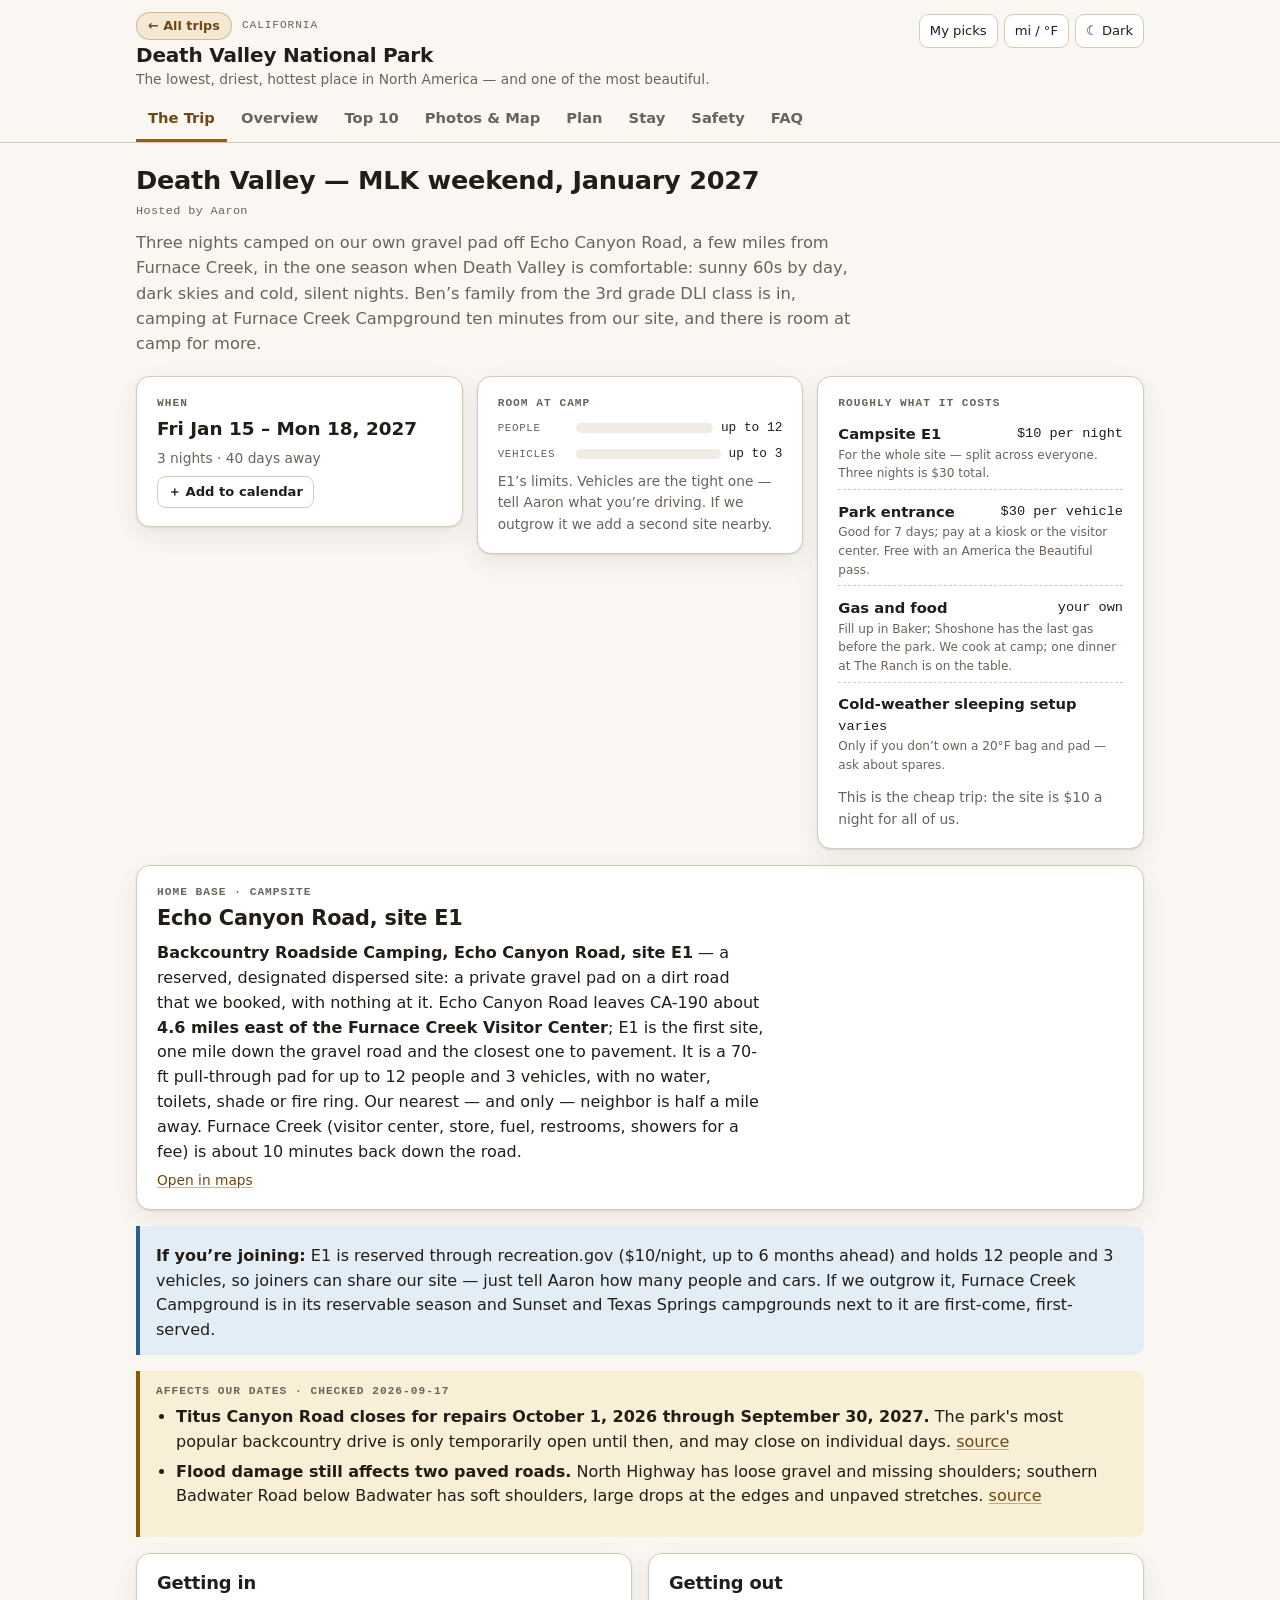
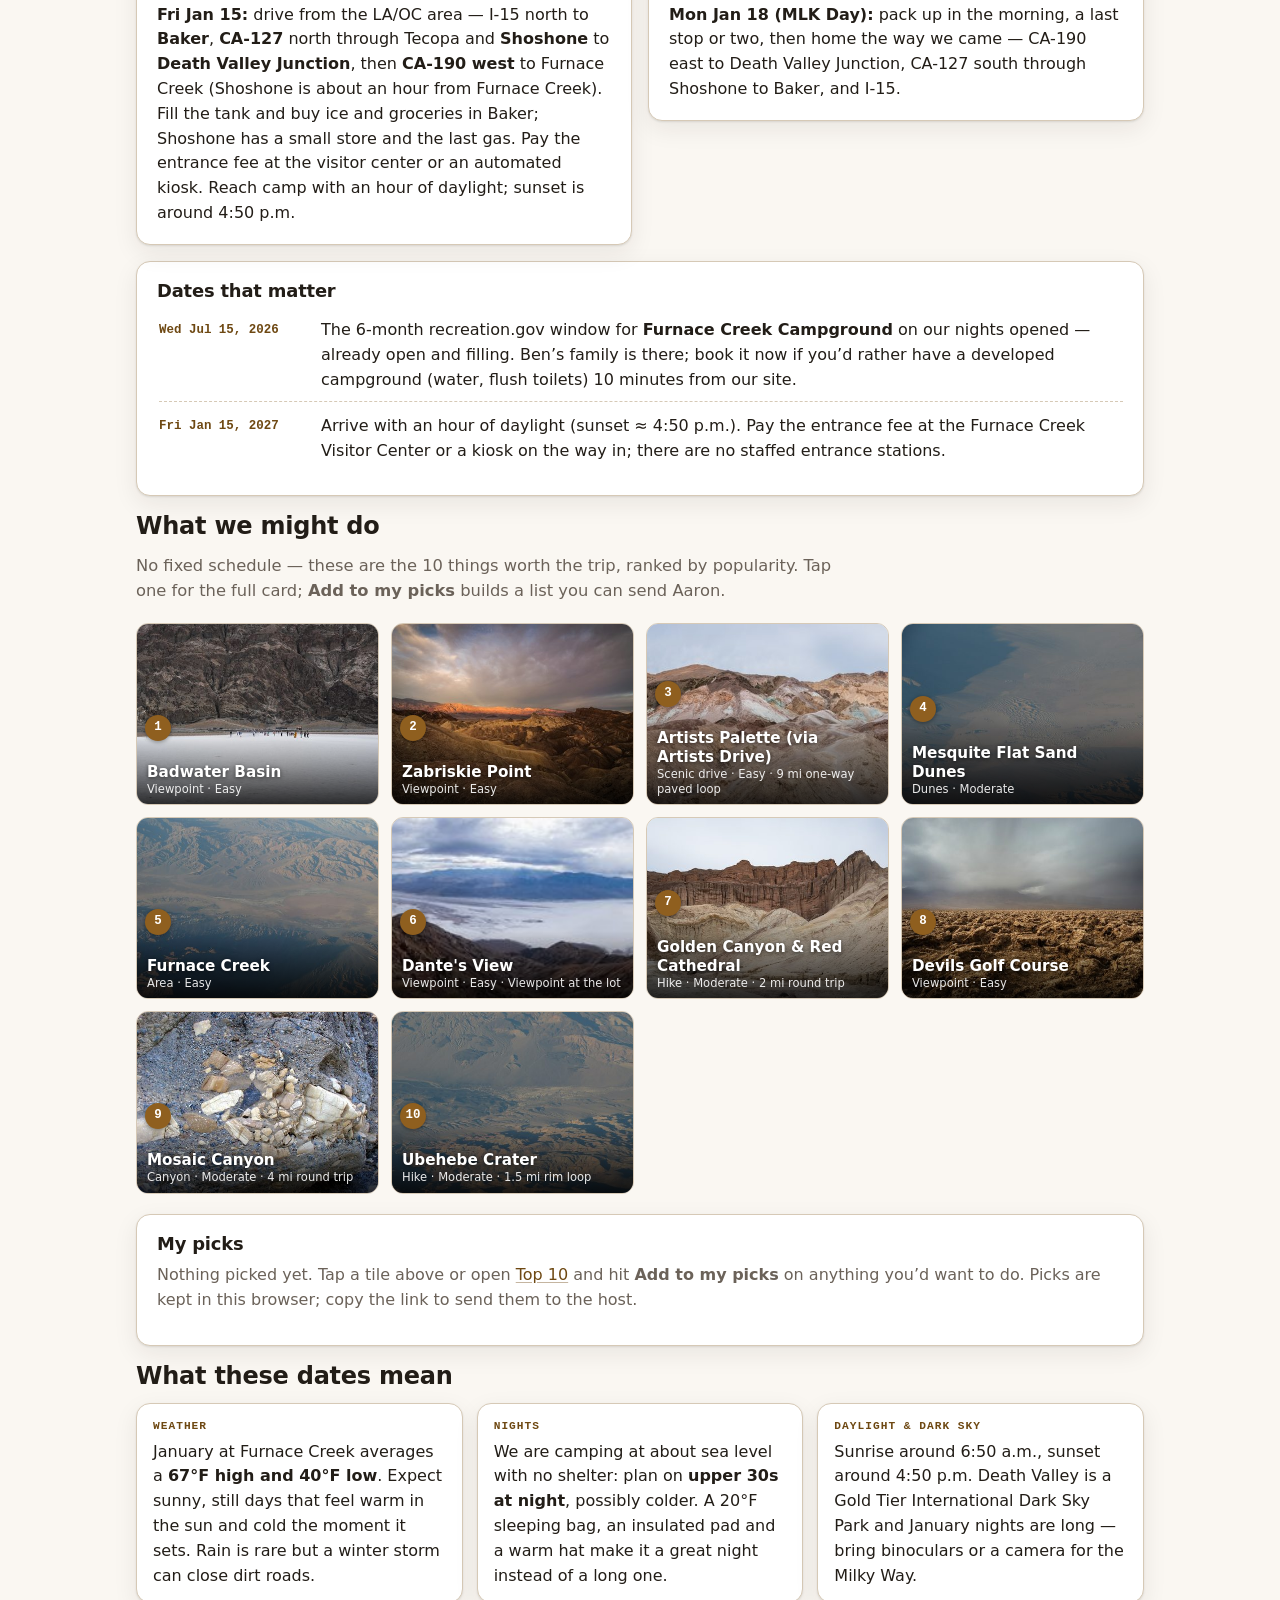
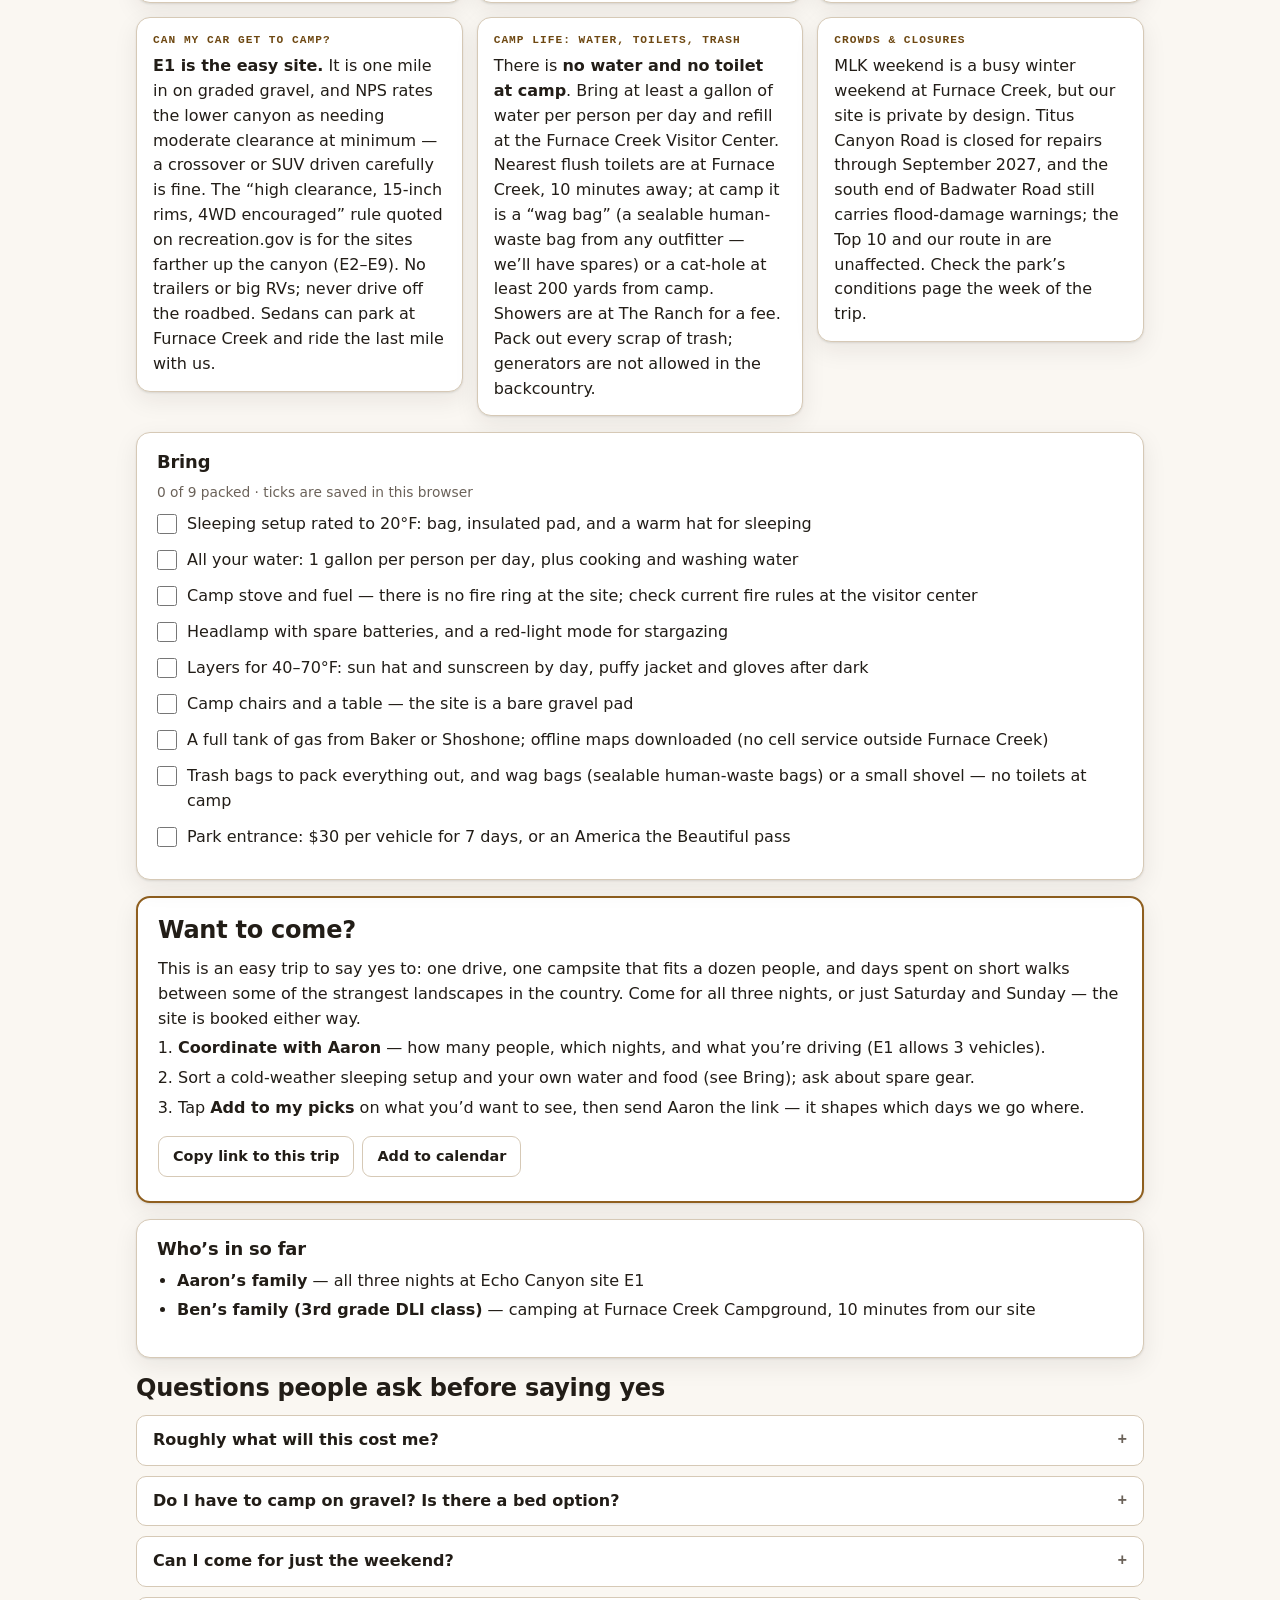
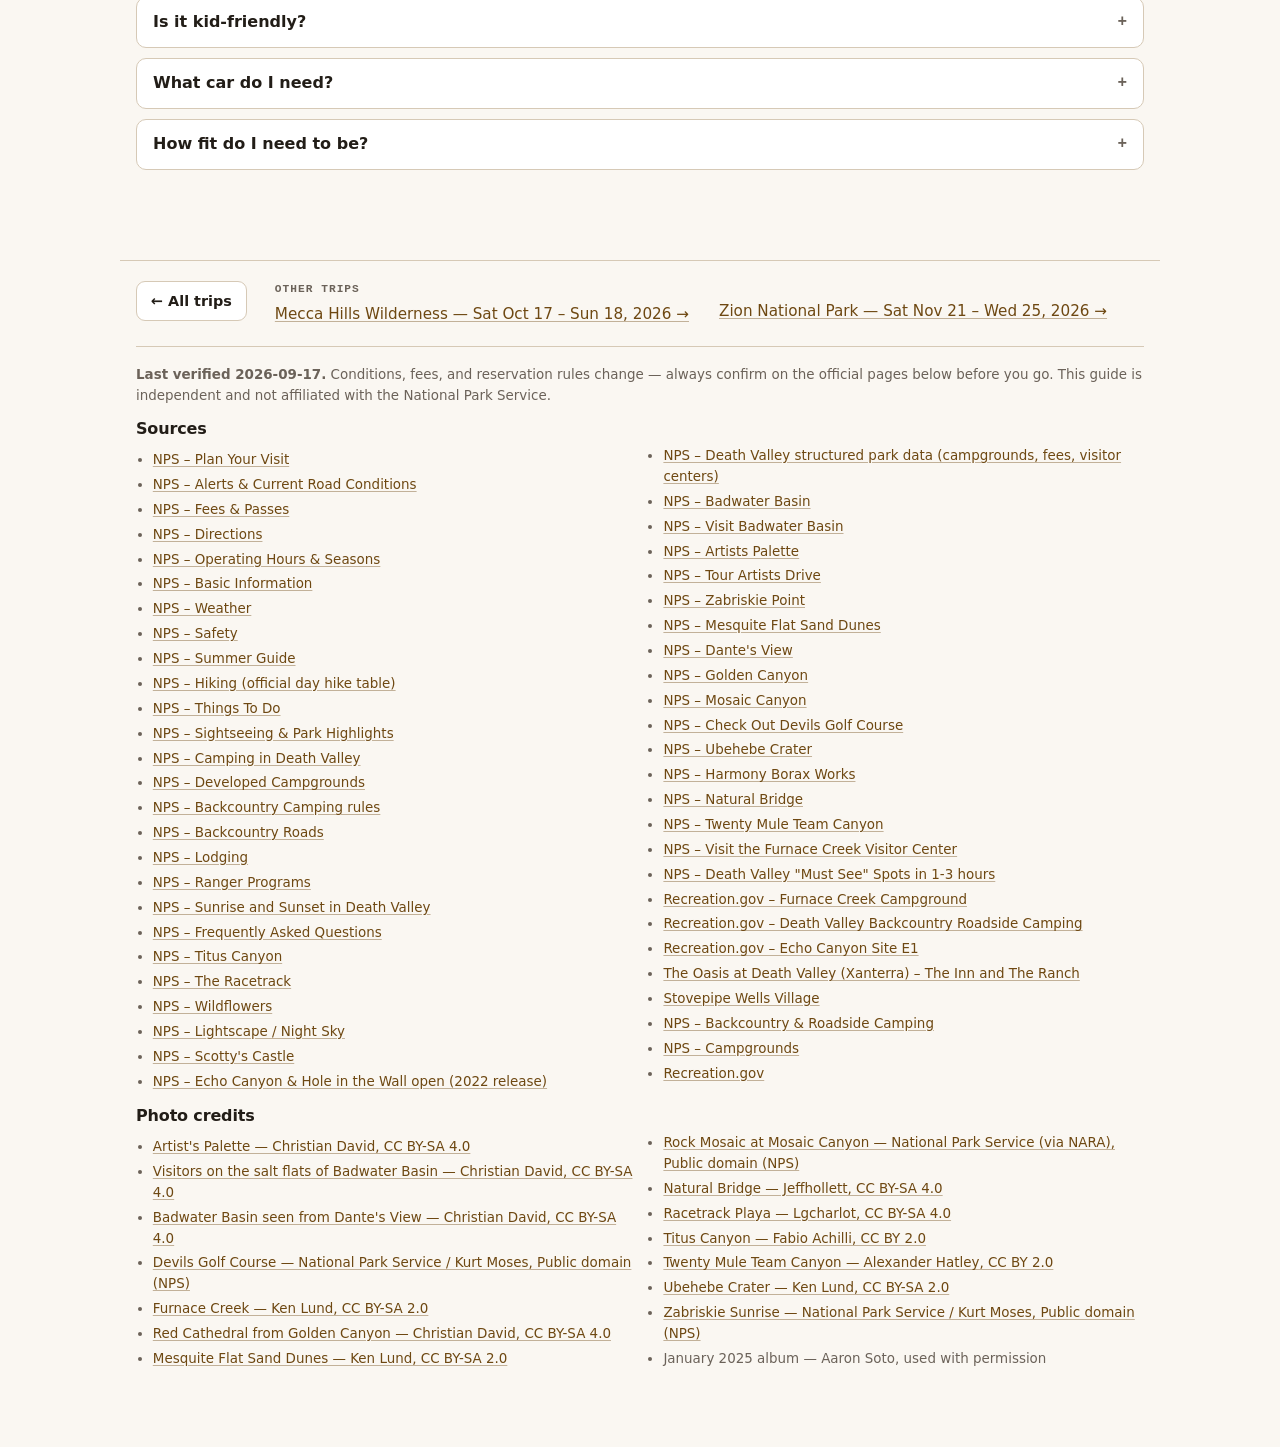
==== commit 4bba9728: "Mecca Hills: new guide — Painted Canyon camp and the Ladder Canyon loop, Oct 17–18, 2026 (potential " ====
--- a/guides/death-valley/index.html
+++ b/guides/death-valley/index.html
@@ -5,7 +5,7 @@
 <meta property="og:title" content="Death Valley — MLK weekend, January 2027 — you’re invited">
 <meta property="og:description" content="Three nights camped on our own gravel pad off Echo Canyon Road, a few miles from Furnace Creek, in the one season when Death Valley is comfortable: sunny…">
 <meta property="og:type" content="website">
-<meta property="og:site_name" content="Come along">
+<meta property="og:site_name" content="Contento Afuera">
 <meta name="twitter:card" content="summary_large_image">
 <meta property="og:image" content="https://aaronmsoto.github.io/travel-guides/guides/death-valley/img/zabriskie-point.jpg">
 <meta property="og:image:width" content="1100"><meta property="og:image:height" content="732">
@@ -408,7 +408,7 @@
 <section class="sec" id="safety" data-title="Safety" aria-labelledby="tab-safety"><h2 class="sech">Safety &amp; know-before-you-go</h2><p class="lede">The handful of things that actually hurt people here, with the specific rule that prevents each one — sorted for <b>our dates (mid January)</b>.</p><h2 class="mt">For our dates</h2><div class="grid2"><div class="card safety critical"><p class="eyebrow">critical</p><h3>Water</h3><span data-units>Drink <b>at least one gallon (4 liters) per person per day</b>, more if active, plus salty food or electrolytes. Drinking water exists at only <b>three places</b>: Furnace Creek, Stovepipe Wells and Panamint Springs. Carry water for the car too — 5 gallons is the standard backcountry backup. Springs on maps may be dry or contaminated.</span></div><div class="card safety critical"><p class="eyebrow">critical</p><h3>No cell service — plan to self-rescue</h3><span data-units>The NPS says reception is "non-existent in most areas of the park" and "help may be many hours away; travel prepared to self-rescue." Download offline maps, share your itinerary, and carry a satellite messenger or PLB for anything off pavement. Dial 911 if you do find a signal.</span></div><div class="card safety critical"><p class="eyebrow">critical</p><h3>Vehicle breakdown and the single-car rollover</h3><span data-units>The NPS is blunt: <b>"The most dangerous thing in Death Valley is not the heat — it is the single car rollover."</b> Most deaths here are single-vehicle crashes on narrow, winding 1930s roads. If you break down, <b>stay with the vehicle</b> — it is shade, shelter and a bigger target. Raise the hood and mark the road with a large X. AAA often won't tow on dirt.</span></div><div class="card safety important"><p class="eyebrow">important</p><h3>Cold nights at low elevation</h3><span data-units>Furnace Creek averages a 40°F low in January and the valley floor radiates heat away fast under clear skies — nights at an unsheltered site can dip into the 30s. Hypothermia is a winter risk here, not just heat: sleep in a bag rated to 20°F on an insulated pad, keep a hat on, and put on the puffy the moment the sun drops. The NPS weather page: temperatures fall 3–5°F for every 1,000 ft you climb, so Dante’s View (5,475 ft) can be 15–25°F colder than camp.</span></div><div class="card safety important"><p class="eyebrow">important</p><h3>Abandoned mines</h3><span data-units>The park is riddled with old workings — gold, silver, lead, borax, talc, mercury. <b>Never enter a mine tunnel or shaft.</b> The NPS lists the hazards: unstable ground, hidden vertical shafts, rotten timbers, pockets of bad air and poisonous gas, and animals sheltering inside. The open adits at Leadfield in Titus Canyon are especially dangerous.</span></div><div class="card safety note"><p class="eyebrow">note</p><h3>Driving at night and wildlife</h3><span data-units>Park roads are unlit, often unshouldered and rarely straight. Coyotes, jackrabbits and bighorn sheep move at dawn, dusk and after dark — hitting one with no cell service is a bad night. Scout night routes in daylight. Respect rattlesnakes (sidewinders live in the dunes), scorpions and black widows: look before placing a hand or foot.</span></div><div class="card safety note"><p class="eyebrow">note</p><h3>Winter at elevation</h3><span data-units>Temperatures drop <b>3–5°F per 1,000 feet</b> climbed, so Dante's View and the Panamint crest are a different world — pack a jacket even at 100°F below. Mahogany Flat (8,200 ft) is "often closed due to snowy/icy conditions"; Thorndike opens mid-April to December. <b>Telescope Peak in winter is a snow climb</b>, 12.2 mi and 3,375 ft.</span></div></div><details class="other"><summary>Risks in other seasons (2)</summary><div class="body"><div class="grid2"><div class="card safety critical"><p class="eyebrow">critical</p><h3>Extreme heat — the 10 am rule</h3><span data-units>Death Valley holds the <b>world record air temperature: 134°F, July 10, 1913</b>, and July still averages 116°F. The NPS posts one rule on nearly every low-elevation trail page: <b>"Hiking not advised after 10 am in the summer."</b> May–September, stay on paved roads near an air-conditioned vehicle — no more than ~15 min outside at Badwater. Confusion or disorientation is heat stroke.</span></div><div class="card safety important"><p class="eyebrow">important</p><h3>Flash floods</h3><span data-units>Under 2 inches of rain a year is the problem — the ground can't absorb it. <b>Never enter a canyon during a storm or when rain is forecast, even if the sky above you is clear.</b> Floods arrive fast carrying large debris. The NPS singles out Mosaic Canyon as a frequent flash-flood site; Hurricane Hilary in 2023 destroyed roads still unrepaired in 2026.</span></div></div></div></details></section>
 <section class="sec" id="faq" data-title="FAQ" aria-labelledby="tab-faq"><h2 class="sech">Frequently asked</h2><p class="lede">About the park in general. Trip questions are on <a href="#trip">The Trip</a>.</p><details><summary>When is the best time to visit Death Valley?</summary><div class="body"><span data-units><b>November through March.</b> Winter highs run 65–73°F with cold nights — ideal hiking weather — and late October and November are arguably the best weeks of all, when the seasonal campgrounds reopen before the crowds arrive. <b>Spring (March–May) is the most popular time</b> and the only shot at wildflowers, but lodging and campgrounds sell out. Avoid June–August unless you are happy seeing the park from a car.</span></div></details><details><summary>Is it safe to visit in summer?</summary><div class="body"><span data-units>The NPS answer is "yes, but you must be prepared and use common sense." With an air-conditioned car you can safely see most of the main sights: <b>stay on paved roads</b>, carry plenty of water, drink at least a gallon a day, and if your car breaks down <b>stay with it</b>. What you must not do is hike at low elevation — NPS posts <b>"hiking not advised after 10 am"</b> on every valley-floor trail. To walk in summer, go up: Wildrose or Telescope Peak.</span></div></details><details><summary>Do I need a 4WD or high-clearance vehicle?</summary><div class="body"><span data-units><b>No, not for the highlights.</b> Badwater, Artists Drive, Zabriskie Point, Dante's View, the dunes, Golden Canyon and Harmony Borax Works are all on pavement, and the short gravel spurs to Devils Golf Course, Natural Bridge, Mosaic Canyon and Twenty Mule Team Canyon are normally fine for a sedan.<br><br>You need high clearance and usually 4x4 for the Racetrack, the upper Echo Canyon sites and most backcountry roads; the NPS defines high clearance as <b>15-inch wheel rims and 8 inches of ground clearance</b>.</span></div></details><details><summary>Is there cell service in Death Valley?</summary><div class="body"><span data-units><b>Essentially no.</b> The NPS says reception is "non-existent in most areas of the park." Some carriers get slow service at Furnace Creek and Stovepipe Wells, often only with roaming enabled, and the park warns to "expect zero connectivity" on holidays and busy weekends. There is <b>free 24-hour Wi-Fi at the Furnace Creek Visitor Center</b> and free Wi-Fi for Stovepipe Wells guests. Download offline maps first.</span></div></details><details><summary>Where do I pay the entrance fee? There was no entrance station.</summary><div class="body"><span data-units>Correct — <b>Death Valley has no staffed entrance stations</b>, so paying is on you. Buy the pass in advance on Recreation.gov and print it for the dashboard; pay a ranger at Furnace Creek Visitor Center or Stovepipe Wells Ranger Station; or use a <b>24/7 automated machine</b> at Furnace Creek, Stovepipe Wells, Grapevine Ranger Station, Ryan Kiosk, Zabriskie Point, Badwater, Hell's Gate or several campgrounds. <b>Credit card only — the park takes no cash.</b></span></div></details><details><summary>Can I get gas in the park?</summary><div class="body"><span data-units>Yes, at exactly three places: <b>The Oasis at Death Valley</b> in Furnace Creek (two grades plus diesel), <b>Stovepipe Wells</b> (87 octane only, no diesel, 24 hours) and <b>Panamint Springs Resort</b> (gasoline and diesel). All three are the only game in town for 50+ miles and priced accordingly — fill up in Pahrump, Beatty, Lone Pine or Ridgecrest first. For EVs there are <b>no fast chargers in the park</b>; the nearest are in Beatty, 43 miles away.</span></div></details><details><summary>Can I camp anywhere I want?</summary><div class="body"><span data-units>No. Free dispersed camping is allowed only along <b>authorized dirt roads</b>, at least <b>1 mile in from any paved road</b>, in an already-disturbed spot and <b>more than 100 yards from water</b>. It is banned along paved roads and pullouts, on the valley floor between Ashford Mill and 2 miles north of Stovepipe Wells, at Eureka Dunes and Greenwater Canyon, at historic mining sites, and on more than a dozen day-use-only roads. The designated sites on Echo Canyon, Hole in the Wall, Greenwater Valley and Cottonwood/Marble roads are different: <b>$10 a night, reservation-only</b>.</span></div></details><details><summary>Do I need a reservation to enter the park?</summary><div class="body"><span data-units><b>No.</b> There is no timed entry and no day-use reservation system — the park is open 24 hours a day, every day. The only reservations are for <b>Furnace Creek Campground between October 15 and April 15</b> (book 5 days to 6 months ahead; it fills most nights), the designated backcountry roadside campsites, the park lodges, and a few ticketed ranger programs.</span></div></details></section>
 </main>
-<footer class="site"><nav class="footnav" aria-label="More"><a class="btn" href="../../index.html">← All trips</a><div><p class="eyebrow">Other trips</p><ul><li><a href="../zion/index.html#trip">Zion National Park — Sat Nov 21 – Wed 25, 2026 →</a></li></ul></div></nav><p><b>Last verified 2026-09-17.</b> Conditions, fees, and reservation rules change — always confirm on the official pages below before you go. This guide is independent and not affiliated with the National Park Service.</p><h2>Sources</h2><ul><li><a href="https://www.nps.gov/deva/planyourvisit/index.htm" target="_blank" rel="noopener">NPS – Plan Your Visit</a></li><li><a href="https://www.nps.gov/deva/planyourvisit/conditions.htm" target="_blank" rel="noopener">NPS – Alerts &amp; Current Road Conditions</a></li><li><a href="https://www.nps.gov/deva/planyourvisit/fees.htm" target="_blank" rel="noopener">NPS – Fees &amp; Passes</a></li><li><a href="https://www.nps.gov/deva/planyourvisit/directions.htm" target="_blank" rel="noopener">NPS – Directions</a></li><li><a href="https://www.nps.gov/deva/planyourvisit/hours.htm" target="_blank" rel="noopener">NPS – Operating Hours &amp; Seasons</a></li><li><a href="https://www.nps.gov/deva/planyourvisit/basicinfo.htm" target="_blank" rel="noopener">NPS – Basic Information</a></li><li><a href="https://www.nps.gov/deva/planyourvisit/weather.htm" target="_blank" rel="noopener">NPS – Weather</a></li><li><a href="https://www.nps.gov/deva/planyourvisit/safety.htm" target="_blank" rel="noopener">NPS – Safety</a></li><li><a href="https://www.nps.gov/deva/planyourvisit/summer.htm" target="_blank" rel="noopener">NPS – Summer Guide</a></li><li><a href="https://www.nps.gov/deva/planyourvisit/hiking.htm" target="_blank" rel="noopener">NPS – Hiking (official day hike table)</a></li><li><a href="https://www.nps.gov/deva/planyourvisit/things2do.htm" target="_blank" rel="noopener">NPS – Things To Do</a></li><li><a href="https://www.nps.gov/deva/planyourvisit/sightseeing-park-highlights.htm" target="_blank" rel="noopener">NPS – Sightseeing &amp; Park Highlights</a></li><li><a href="https://www.nps.gov/deva/planyourvisit/camping-in-death-valley.htm" target="_blank" rel="noopener">NPS – Camping in Death Valley</a></li><li><a href="https://www.nps.gov/deva/planyourvisit/developed-campgrounds.htm" target="_blank" rel="noopener">NPS – Developed Campgrounds</a></li><li><a href="https://www.nps.gov/deva/planyourvisit/backcamp.htm" target="_blank" rel="noopener">NPS – Backcountry Camping rules</a></li><li><a href="https://www.nps.gov/deva/planyourvisit/backcountryroads.htm" target="_blank" rel="noopener">NPS – Backcountry Roads</a></li><li><a href="https://www.nps.gov/deva/planyourvisit/lodging.htm" target="_blank" rel="noopener">NPS – Lodging</a></li><li><a href="https://www.nps.gov/deva/planyourvisit/ranger-programs.htm" target="_blank" rel="noopener">NPS – Ranger Programs</a></li><li><a href="https://www.nps.gov/deva/planyourvisit/sunrise-and-sunset-in-death-valley.htm" target="_blank" rel="noopener">NPS – Sunrise and Sunset in Death Valley</a></li><li><a href="https://www.nps.gov/deva/faqs.htm" target="_blank" rel="noopener">NPS – Frequently Asked Questions</a></li><li><a href="https://www.nps.gov/deva/planyourvisit/titus-canyon.htm" target="_blank" rel="noopener">NPS – Titus Canyon</a></li><li><a href="https://www.nps.gov/deva/planyourvisit/the-racetrack.htm" target="_blank" rel="noopener">NPS – The Racetrack</a></li><li><a href="https://www.nps.gov/deva/learn/nature/wildflowers.htm" target="_blank" rel="noopener">NPS – Wildflowers</a></li><li><a href="https://www.nps.gov/deva/learn/nature/lightscape.htm" target="_blank" rel="noopener">NPS – Lightscape / Night Sky</a></li><li><a href="https://www.nps.gov/deva/learn/historyculture/scottys-castle.htm" target="_blank" rel="noopener">NPS – Scotty&#x27;s Castle</a></li><li><a href="https://www.nps.gov/deva/learn/news/echo-canyon.htm" target="_blank" rel="noopener">NPS – Echo Canyon &amp; Hole in the Wall open (2022 release)</a></li><li><a href="https://www.nps.gov/deva/structured_data_deva.json" target="_blank" rel="noopener">NPS – Death Valley structured park data (campgrounds, fees, visitor centers)</a></li><li><a href="https://www.nps.gov/places/badwater-basin.htm" target="_blank" rel="noopener">NPS – Badwater Basin</a></li><li><a href="https://www.nps.gov/thingstodo/visit-badwater-basin.htm" target="_blank" rel="noopener">NPS – Visit Badwater Basin</a></li><li><a href="https://www.nps.gov/places/artists-palette.htm" target="_blank" rel="noopener">NPS – Artists Palette</a></li><li><a href="https://www.nps.gov/thingstodo/tour-artists-drive.htm" target="_blank" rel="noopener">NPS – Tour Artists Drive</a></li><li><a href="https://www.nps.gov/places/zabriskie-point-scenic-viewpoint.htm" target="_blank" rel="noopener">NPS – Zabriskie Point</a></li><li><a href="https://www.nps.gov/places/mesquite-flat-sand-dunes.htm" target="_blank" rel="noopener">NPS – Mesquite Flat Sand Dunes</a></li><li><a href="https://www.nps.gov/places/dantes-view.htm" target="_blank" rel="noopener">NPS – Dante&#x27;s View</a></li><li><a href="https://www.nps.gov/places/golden-canyon.htm" target="_blank" rel="noopener">NPS – Golden Canyon</a></li><li><a href="https://www.nps.gov/places/mosaic-canyon.htm" target="_blank" rel="noopener">NPS – Mosaic Canyon</a></li><li><a href="https://www.nps.gov/thingstodo/check-out-devils-golf-course.htm" target="_blank" rel="noopener">NPS – Check Out Devils Golf Course</a></li><li><a href="https://www.nps.gov/places/ubehebe-crater.htm" target="_blank" rel="noopener">NPS – Ubehebe Crater</a></li><li><a href="https://www.nps.gov/places/harmony-borax-works.htm" target="_blank" rel="noopener">NPS – Harmony Borax Works</a></li><li><a href="https://www.nps.gov/places/natural-bridge.htm" target="_blank" rel="noopener">NPS – Natural Bridge</a></li><li><a href="https://www.nps.gov/places/twenty-mule-team-canyon.htm" target="_blank" rel="noopener">NPS – Twenty Mule Team Canyon</a></li><li><a href="https://www.nps.gov/thingstodo/visit-the-furnace-creek-visitor-center.htm" target="_blank" rel="noopener">NPS – Visit the Furnace Creek Visitor Center</a></li><li><a href="https://www.nps.gov/tripideas/death-valley-must-see-spots-in-1-3-hours.htm" target="_blank" rel="noopener">NPS – Death Valley &quot;Must See&quot; Spots in 1-3 hours</a></li><li><a href="https://www.recreation.gov/camping/campgrounds/232496" target="_blank" rel="noopener">Recreation.gov – Furnace Creek Campground</a></li><li><a href="https://www.recreation.gov/camping/campgrounds/10303151" target="_blank" rel="noopener">Recreation.gov – Death Valley Backcountry Roadside Camping</a></li><li><a href="https://www.recreation.gov/camping/campsites/10303166" target="_blank" rel="noopener">Recreation.gov – Echo Canyon Site E1</a></li><li><a href="https://www.oasisatdeathvalley.com" target="_blank" rel="noopener">The Oasis at Death Valley (Xanterra) – The Inn and The Ranch</a></li><li><a href="https://www.stovepipedeathvalley.com" target="_blank" rel="noopener">Stovepipe Wells Village</a></li><li><a href="https://www.nps.gov/deva/planyourvisit/backcountry-roadside-camping.htm" target="_blank" rel="noopener">NPS – Backcountry &amp; Roadside Camping</a></li><li><a href="https://www.nps.gov/deva/planyourvisit/campgrounds.htm" target="_blank" rel="noopener">NPS – Campgrounds</a></li><li><a href="https://www.recreation.gov" target="_blank" rel="noopener">Recreation.gov</a></li></ul><h2>Photo credits</h2><ul><li><a href="https://commons.wikimedia.org/wiki/File:Artist%27s_Palette,_Death_Valley_National_Park,_California.jpg" target="_blank" rel="noopener">Artist&#x27;s Palette — Christian David, CC BY-SA 4.0</a></li><li><a href="https://commons.wikimedia.org/wiki/File:Visitors_on_the_salt_flats_of_Badwater_Basin,_Death_Valley_National_Park,_California.jpg" target="_blank" rel="noopener">Visitors on the salt flats of Badwater Basin — Christian David, CC BY-SA 4.0</a></li><li><a href="https://commons.wikimedia.org/wiki/File:Badwater_Basin_seen_from_Dante%27s_View,_Death_Valley_National_Park,_California.jpg" target="_blank" rel="noopener">Badwater Basin seen from Dante&#x27;s View — Christian David, CC BY-SA 4.0</a></li><li><a href="https://commons.wikimedia.org/wiki/File:Devils_Golf_Course,_Death_Valley_National_Park.jpg" target="_blank" rel="noopener">Devils Golf Course — National Park Service / Kurt Moses, Public domain (NPS)</a></li><li><a href="https://commons.wikimedia.org/wiki/File:Furnace_Creek,_Death_Valley_National_Park,_California_(15083151153).jpg" target="_blank" rel="noopener">Furnace Creek — Ken Lund, CC BY-SA 2.0</a></li><li><a href="https://commons.wikimedia.org/wiki/File:Red_Cathedral_from_Golden_Canyon,_Death_Valley_National_Park,_California.jpg" target="_blank" rel="noopener">Red Cathedral from Golden Canyon — Christian David, CC BY-SA 4.0</a></li><li><a href="https://commons.wikimedia.org/wiki/File:Mesquite_Flat_Sand_Dunes,_Death_Valley_National_Park,_California_(15700605221).jpg" target="_blank" rel="noopener">Mesquite Flat Sand Dunes — Ken Lund, CC BY-SA 2.0</a></li><li><a href="https://commons.wikimedia.org/wiki/File:Death_Valley_Scenic_Byway_-_Rock_Mosaic_at_Mosaic_Canyon_-_NARA_-_7717982.jpg" target="_blank" rel="noopener">Rock Mosaic at Mosaic Canyon — National Park Service (via NARA), Public domain (NPS)</a></li><li><a href="https://commons.wikimedia.org/wiki/File:Natural_Bridge_at_Death_Valley_National_Park_in_California.jpg" target="_blank" rel="noopener">Natural Bridge — Jeffhollett, CC BY-SA 4.0</a></li><li><a href="https://commons.wikimedia.org/wiki/File:Racetrack_Playa_in_Death_Valley_National_Park.jpg" target="_blank" rel="noopener">Racetrack Playa — Lgcharlot, CC BY-SA 4.0</a></li><li><a href="https://commons.wikimedia.org/wiki/File:Titus_Canyon,_Death_Valley_(29529482756).jpg" target="_blank" rel="noopener">Titus Canyon — Fabio Achilli, CC BY 2.0</a></li><li><a href="https://commons.wikimedia.org/wiki/File:USA_-_California_-_Death_Valley_NP_-_Twenty_Mule_Team_Canyon_-_52977443735.jpg" target="_blank" rel="noopener">Twenty Mule Team Canyon — Alexander Hatley, CC BY 2.0</a></li><li><a href="https://commons.wikimedia.org/wiki/File:Ubehebe_Crater,_Death_Valley_National_Park,_California_(15516654369).jpg" target="_blank" rel="noopener">Ubehebe Crater — Ken Lund, CC BY-SA 2.0</a></li><li><a href="https://commons.wikimedia.org/wiki/File:Zabriskie_Sunrise,_Death_Valley_National_Park.jpg" target="_blank" rel="noopener">Zabriskie Sunrise — National Park Service / Kurt Moses, Public domain (NPS)</a></li><li>January 2025 album — Aaron Soto, used with permission</li></ul></footer>
+<footer class="site"><nav class="footnav" aria-label="More"><a class="btn" href="../../index.html">← All trips</a><div><p class="eyebrow">Other trips</p><ul><li><a href="../mecca-hills/index.html#trip">Mecca Hills Wilderness — Sat Oct 17 – Sun 18, 2026 →</a></li><li><a href="../zion/index.html#trip">Zion National Park — Sat Nov 21 – Wed 25, 2026 →</a></li></ul></div></nav><p><b>Last verified 2026-09-17.</b> Conditions, fees, and reservation rules change — always confirm on the official pages below before you go. This guide is independent and not affiliated with the National Park Service.</p><h2>Sources</h2><ul><li><a href="https://www.nps.gov/deva/planyourvisit/index.htm" target="_blank" rel="noopener">NPS – Plan Your Visit</a></li><li><a href="https://www.nps.gov/deva/planyourvisit/conditions.htm" target="_blank" rel="noopener">NPS – Alerts &amp; Current Road Conditions</a></li><li><a href="https://www.nps.gov/deva/planyourvisit/fees.htm" target="_blank" rel="noopener">NPS – Fees &amp; Passes</a></li><li><a href="https://www.nps.gov/deva/planyourvisit/directions.htm" target="_blank" rel="noopener">NPS – Directions</a></li><li><a href="https://www.nps.gov/deva/planyourvisit/hours.htm" target="_blank" rel="noopener">NPS – Operating Hours &amp; Seasons</a></li><li><a href="https://www.nps.gov/deva/planyourvisit/basicinfo.htm" target="_blank" rel="noopener">NPS – Basic Information</a></li><li><a href="https://www.nps.gov/deva/planyourvisit/weather.htm" target="_blank" rel="noopener">NPS – Weather</a></li><li><a href="https://www.nps.gov/deva/planyourvisit/safety.htm" target="_blank" rel="noopener">NPS – Safety</a></li><li><a href="https://www.nps.gov/deva/planyourvisit/summer.htm" target="_blank" rel="noopener">NPS – Summer Guide</a></li><li><a href="https://www.nps.gov/deva/planyourvisit/hiking.htm" target="_blank" rel="noopener">NPS – Hiking (official day hike table)</a></li><li><a href="https://www.nps.gov/deva/planyourvisit/things2do.htm" target="_blank" rel="noopener">NPS – Things To Do</a></li><li><a href="https://www.nps.gov/deva/planyourvisit/sightseeing-park-highlights.htm" target="_blank" rel="noopener">NPS – Sightseeing &amp; Park Highlights</a></li><li><a href="https://www.nps.gov/deva/planyourvisit/camping-in-death-valley.htm" target="_blank" rel="noopener">NPS – Camping in Death Valley</a></li><li><a href="https://www.nps.gov/deva/planyourvisit/developed-campgrounds.htm" target="_blank" rel="noopener">NPS – Developed Campgrounds</a></li><li><a href="https://www.nps.gov/deva/planyourvisit/backcamp.htm" target="_blank" rel="noopener">NPS – Backcountry Camping rules</a></li><li><a href="https://www.nps.gov/deva/planyourvisit/backcountryroads.htm" target="_blank" rel="noopener">NPS – Backcountry Roads</a></li><li><a href="https://www.nps.gov/deva/planyourvisit/lodging.htm" target="_blank" rel="noopener">NPS – Lodging</a></li><li><a href="https://www.nps.gov/deva/planyourvisit/ranger-programs.htm" target="_blank" rel="noopener">NPS – Ranger Programs</a></li><li><a href="https://www.nps.gov/deva/planyourvisit/sunrise-and-sunset-in-death-valley.htm" target="_blank" rel="noopener">NPS – Sunrise and Sunset in Death Valley</a></li><li><a href="https://www.nps.gov/deva/faqs.htm" target="_blank" rel="noopener">NPS – Frequently Asked Questions</a></li><li><a href="https://www.nps.gov/deva/planyourvisit/titus-canyon.htm" target="_blank" rel="noopener">NPS – Titus Canyon</a></li><li><a href="https://www.nps.gov/deva/planyourvisit/the-racetrack.htm" target="_blank" rel="noopener">NPS – The Racetrack</a></li><li><a href="https://www.nps.gov/deva/learn/nature/wildflowers.htm" target="_blank" rel="noopener">NPS – Wildflowers</a></li><li><a href="https://www.nps.gov/deva/learn/nature/lightscape.htm" target="_blank" rel="noopener">NPS – Lightscape / Night Sky</a></li><li><a href="https://www.nps.gov/deva/learn/historyculture/scottys-castle.htm" target="_blank" rel="noopener">NPS – Scotty&#x27;s Castle</a></li><li><a href="https://www.nps.gov/deva/learn/news/echo-canyon.htm" target="_blank" rel="noopener">NPS – Echo Canyon &amp; Hole in the Wall open (2022 release)</a></li><li><a href="https://www.nps.gov/deva/structured_data_deva.json" target="_blank" rel="noopener">NPS – Death Valley structured park data (campgrounds, fees, visitor centers)</a></li><li><a href="https://www.nps.gov/places/badwater-basin.htm" target="_blank" rel="noopener">NPS – Badwater Basin</a></li><li><a href="https://www.nps.gov/thingstodo/visit-badwater-basin.htm" target="_blank" rel="noopener">NPS – Visit Badwater Basin</a></li><li><a href="https://www.nps.gov/places/artists-palette.htm" target="_blank" rel="noopener">NPS – Artists Palette</a></li><li><a href="https://www.nps.gov/thingstodo/tour-artists-drive.htm" target="_blank" rel="noopener">NPS – Tour Artists Drive</a></li><li><a href="https://www.nps.gov/places/zabriskie-point-scenic-viewpoint.htm" target="_blank" rel="noopener">NPS – Zabriskie Point</a></li><li><a href="https://www.nps.gov/places/mesquite-flat-sand-dunes.htm" target="_blank" rel="noopener">NPS – Mesquite Flat Sand Dunes</a></li><li><a href="https://www.nps.gov/places/dantes-view.htm" target="_blank" rel="noopener">NPS – Dante&#x27;s View</a></li><li><a href="https://www.nps.gov/places/golden-canyon.htm" target="_blank" rel="noopener">NPS – Golden Canyon</a></li><li><a href="https://www.nps.gov/places/mosaic-canyon.htm" target="_blank" rel="noopener">NPS – Mosaic Canyon</a></li><li><a href="https://www.nps.gov/thingstodo/check-out-devils-golf-course.htm" target="_blank" rel="noopener">NPS – Check Out Devils Golf Course</a></li><li><a href="https://www.nps.gov/places/ubehebe-crater.htm" target="_blank" rel="noopener">NPS – Ubehebe Crater</a></li><li><a href="https://www.nps.gov/places/harmony-borax-works.htm" target="_blank" rel="noopener">NPS – Harmony Borax Works</a></li><li><a href="https://www.nps.gov/places/natural-bridge.htm" target="_blank" rel="noopener">NPS – Natural Bridge</a></li><li><a href="https://www.nps.gov/places/twenty-mule-team-canyon.htm" target="_blank" rel="noopener">NPS – Twenty Mule Team Canyon</a></li><li><a href="https://www.nps.gov/thingstodo/visit-the-furnace-creek-visitor-center.htm" target="_blank" rel="noopener">NPS – Visit the Furnace Creek Visitor Center</a></li><li><a href="https://www.nps.gov/tripideas/death-valley-must-see-spots-in-1-3-hours.htm" target="_blank" rel="noopener">NPS – Death Valley &quot;Must See&quot; Spots in 1-3 hours</a></li><li><a href="https://www.recreation.gov/camping/campgrounds/232496" target="_blank" rel="noopener">Recreation.gov – Furnace Creek Campground</a></li><li><a href="https://www.recreation.gov/camping/campgrounds/10303151" target="_blank" rel="noopener">Recreation.gov – Death Valley Backcountry Roadside Camping</a></li><li><a href="https://www.recreation.gov/camping/campsites/10303166" target="_blank" rel="noopener">Recreation.gov – Echo Canyon Site E1</a></li><li><a href="https://www.oasisatdeathvalley.com" target="_blank" rel="noopener">The Oasis at Death Valley (Xanterra) – The Inn and The Ranch</a></li><li><a href="https://www.stovepipedeathvalley.com" target="_blank" rel="noopener">Stovepipe Wells Village</a></li><li><a href="https://www.nps.gov/deva/planyourvisit/backcountry-roadside-camping.htm" target="_blank" rel="noopener">NPS – Backcountry &amp; Roadside Camping</a></li><li><a href="https://www.nps.gov/deva/planyourvisit/campgrounds.htm" target="_blank" rel="noopener">NPS – Campgrounds</a></li><li><a href="https://www.recreation.gov" target="_blank" rel="noopener">Recreation.gov</a></li></ul><h2>Photo credits</h2><ul><li><a href="https://commons.wikimedia.org/wiki/File:Artist%27s_Palette,_Death_Valley_National_Park,_California.jpg" target="_blank" rel="noopener">Artist&#x27;s Palette — Christian David, CC BY-SA 4.0</a></li><li><a href="https://commons.wikimedia.org/wiki/File:Visitors_on_the_salt_flats_of_Badwater_Basin,_Death_Valley_National_Park,_California.jpg" target="_blank" rel="noopener">Visitors on the salt flats of Badwater Basin — Christian David, CC BY-SA 4.0</a></li><li><a href="https://commons.wikimedia.org/wiki/File:Badwater_Basin_seen_from_Dante%27s_View,_Death_Valley_National_Park,_California.jpg" target="_blank" rel="noopener">Badwater Basin seen from Dante&#x27;s View — Christian David, CC BY-SA 4.0</a></li><li><a href="https://commons.wikimedia.org/wiki/File:Devils_Golf_Course,_Death_Valley_National_Park.jpg" target="_blank" rel="noopener">Devils Golf Course — National Park Service / Kurt Moses, Public domain (NPS)</a></li><li><a href="https://commons.wikimedia.org/wiki/File:Furnace_Creek,_Death_Valley_National_Park,_California_(15083151153).jpg" target="_blank" rel="noopener">Furnace Creek — Ken Lund, CC BY-SA 2.0</a></li><li><a href="https://commons.wikimedia.org/wiki/File:Red_Cathedral_from_Golden_Canyon,_Death_Valley_National_Park,_California.jpg" target="_blank" rel="noopener">Red Cathedral from Golden Canyon — Christian David, CC BY-SA 4.0</a></li><li><a href="https://commons.wikimedia.org/wiki/File:Mesquite_Flat_Sand_Dunes,_Death_Valley_National_Park,_California_(15700605221).jpg" target="_blank" rel="noopener">Mesquite Flat Sand Dunes — Ken Lund, CC BY-SA 2.0</a></li><li><a href="https://commons.wikimedia.org/wiki/File:Death_Valley_Scenic_Byway_-_Rock_Mosaic_at_Mosaic_Canyon_-_NARA_-_7717982.jpg" target="_blank" rel="noopener">Rock Mosaic at Mosaic Canyon — National Park Service (via NARA), Public domain (NPS)</a></li><li><a href="https://commons.wikimedia.org/wiki/File:Natural_Bridge_at_Death_Valley_National_Park_in_California.jpg" target="_blank" rel="noopener">Natural Bridge — Jeffhollett, CC BY-SA 4.0</a></li><li><a href="https://commons.wikimedia.org/wiki/File:Racetrack_Playa_in_Death_Valley_National_Park.jpg" target="_blank" rel="noopener">Racetrack Playa — Lgcharlot, CC BY-SA 4.0</a></li><li><a href="https://commons.wikimedia.org/wiki/File:Titus_Canyon,_Death_Valley_(29529482756).jpg" target="_blank" rel="noopener">Titus Canyon — Fabio Achilli, CC BY 2.0</a></li><li><a href="https://commons.wikimedia.org/wiki/File:USA_-_California_-_Death_Valley_NP_-_Twenty_Mule_Team_Canyon_-_52977443735.jpg" target="_blank" rel="noopener">Twenty Mule Team Canyon — Alexander Hatley, CC BY 2.0</a></li><li><a href="https://commons.wikimedia.org/wiki/File:Ubehebe_Crater,_Death_Valley_National_Park,_California_(15516654369).jpg" target="_blank" rel="noopener">Ubehebe Crater — Ken Lund, CC BY-SA 2.0</a></li><li><a href="https://commons.wikimedia.org/wiki/File:Zabriskie_Sunrise,_Death_Valley_National_Park.jpg" target="_blank" rel="noopener">Zabriskie Sunrise — National Park Service / Kurt Moses, Public domain (NPS)</a></li><li>January 2025 album — Aaron Soto, used with permission</li></ul></footer>
 <script id="rsvpdata" type="application/json">{"title": "Death Valley \u2014 MLK weekend, January 2027", "host": "Aaron", "url": "https://aaronmsoto.github.io/travel-guides/guides/death-valley/"}</script>
 <script>"use strict";
 (function(){
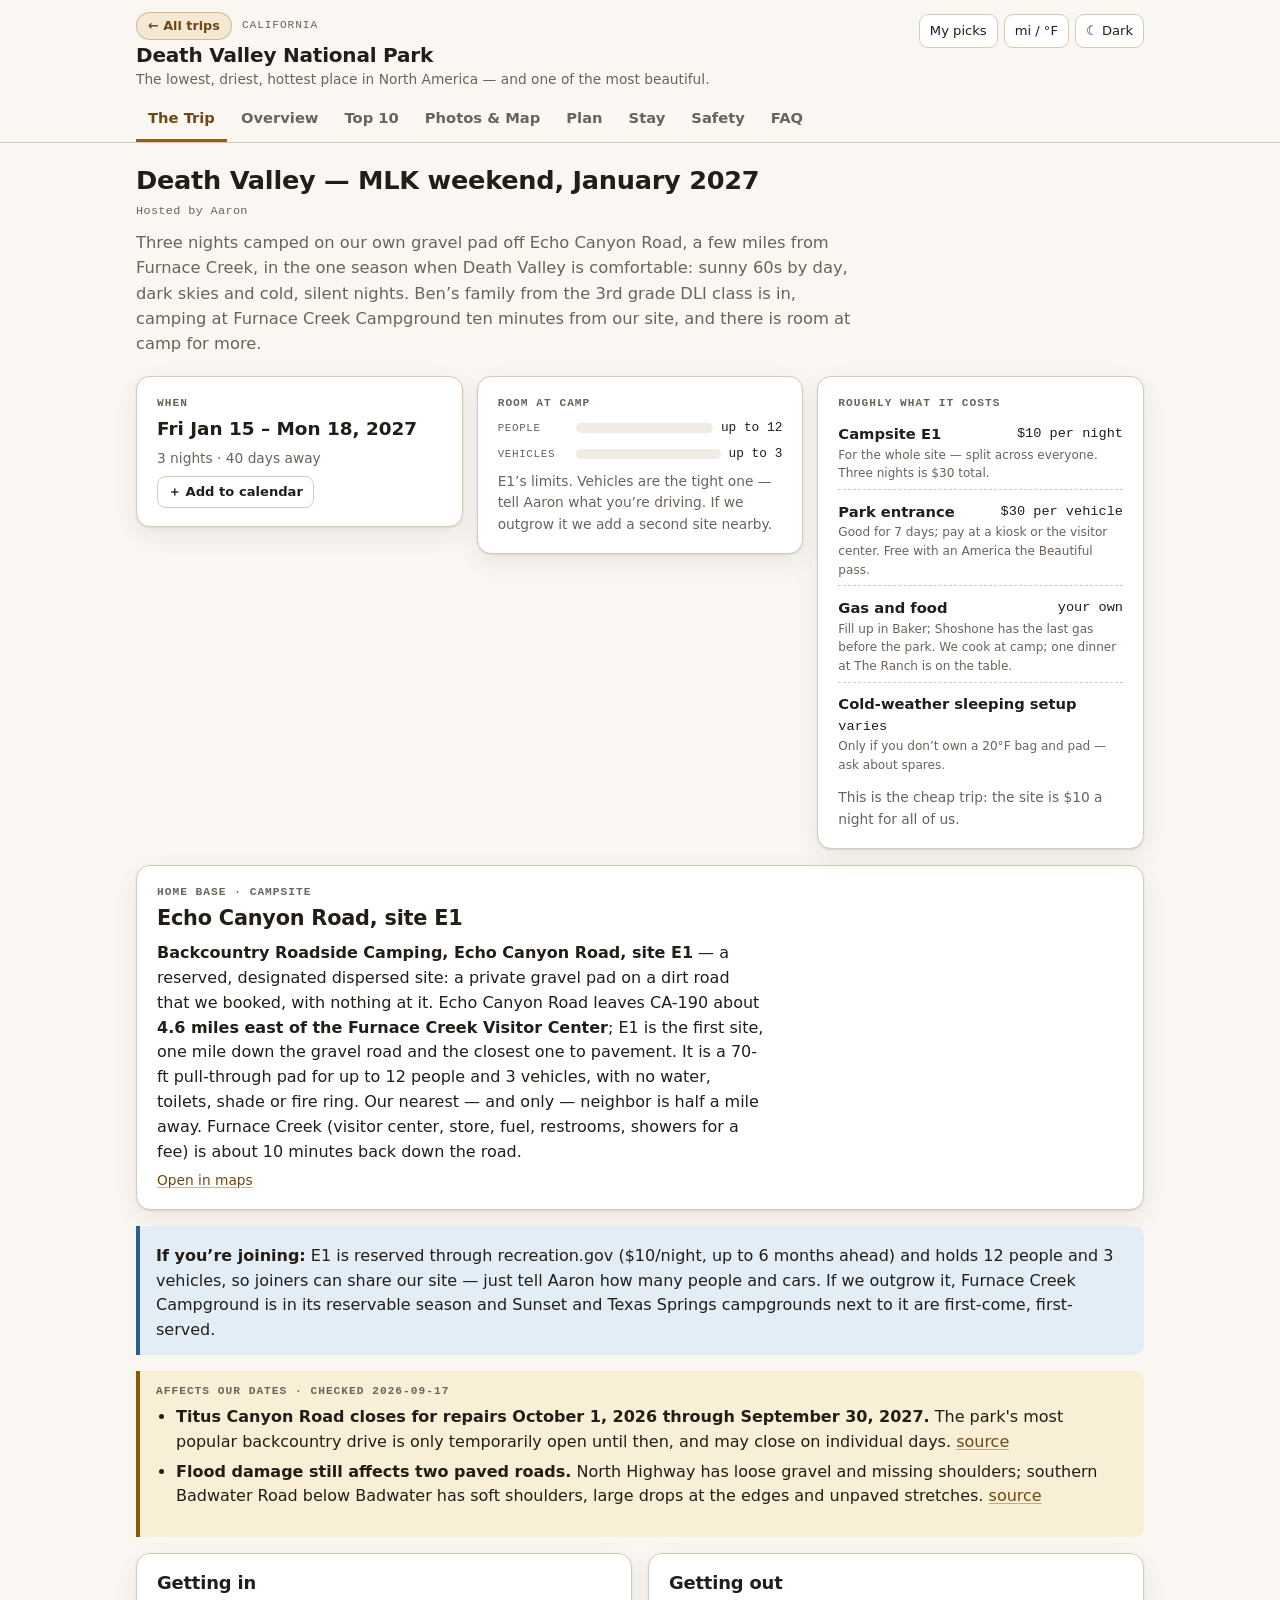
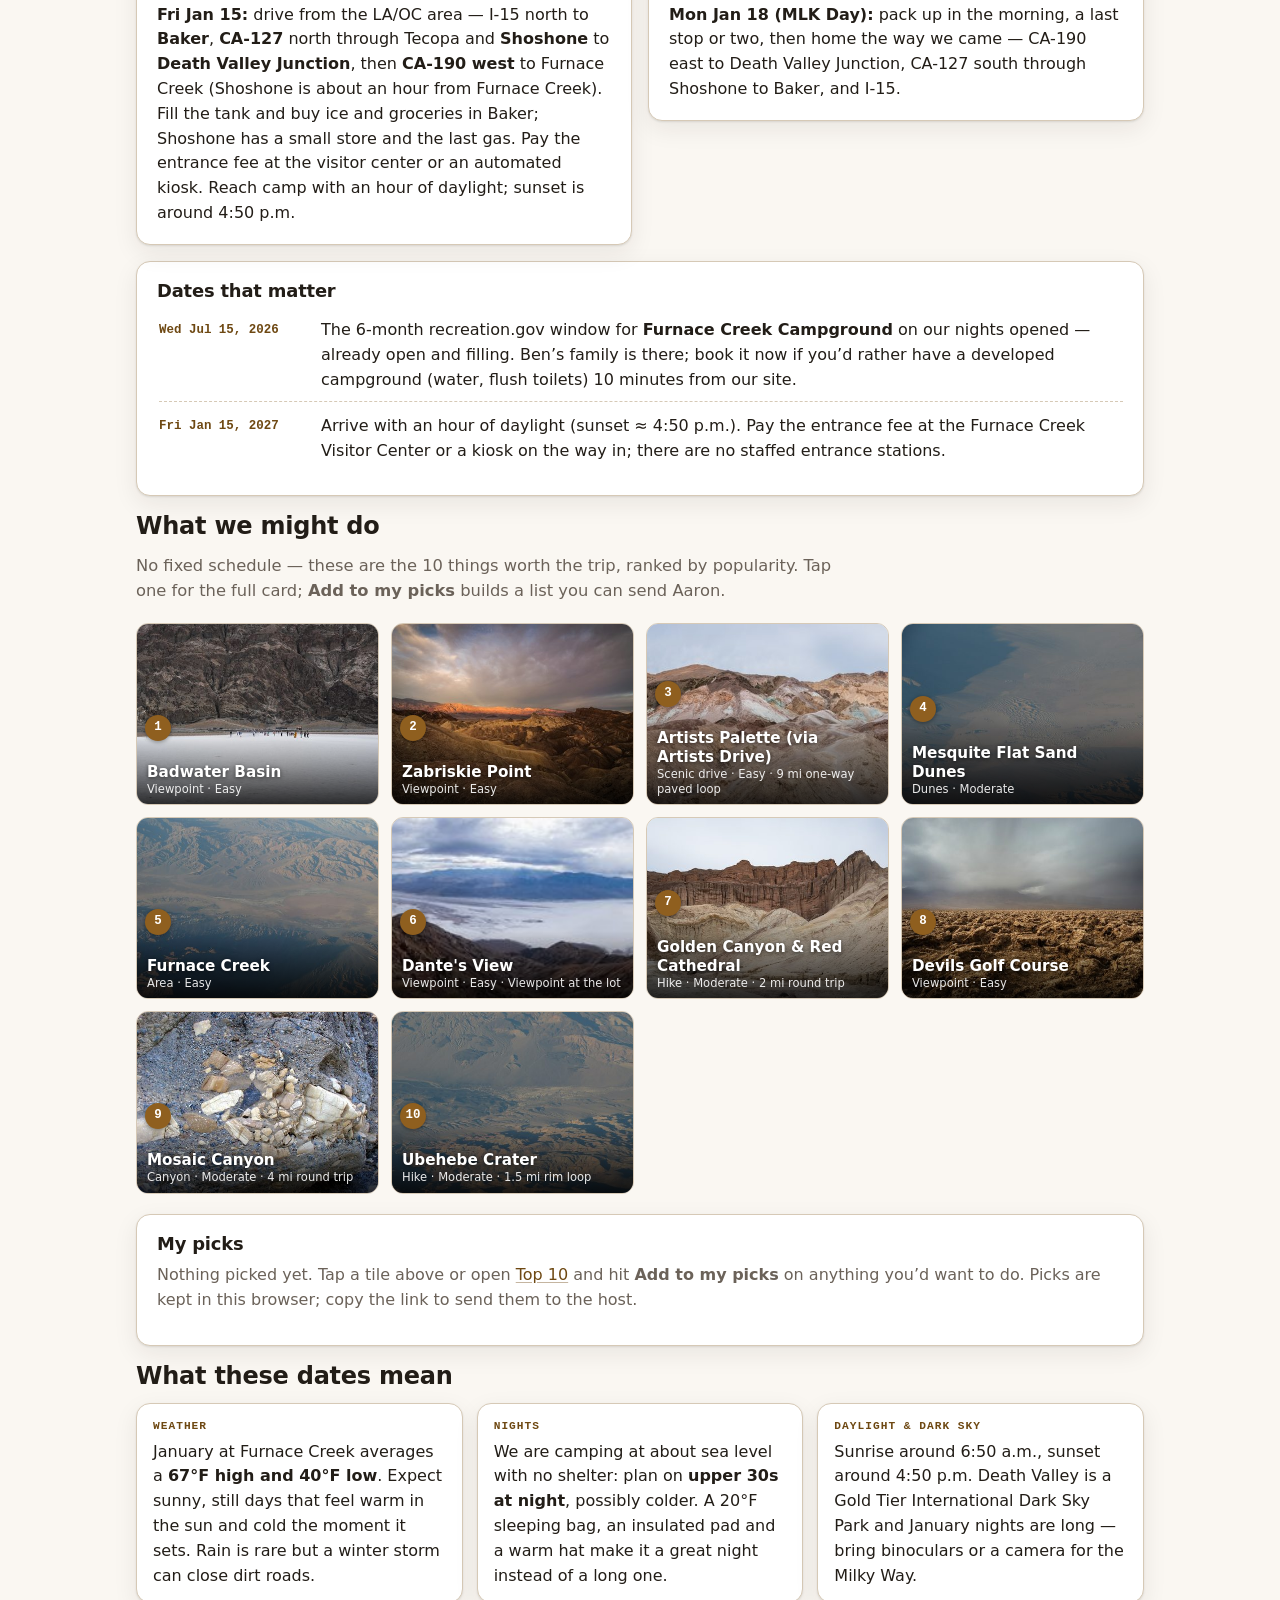
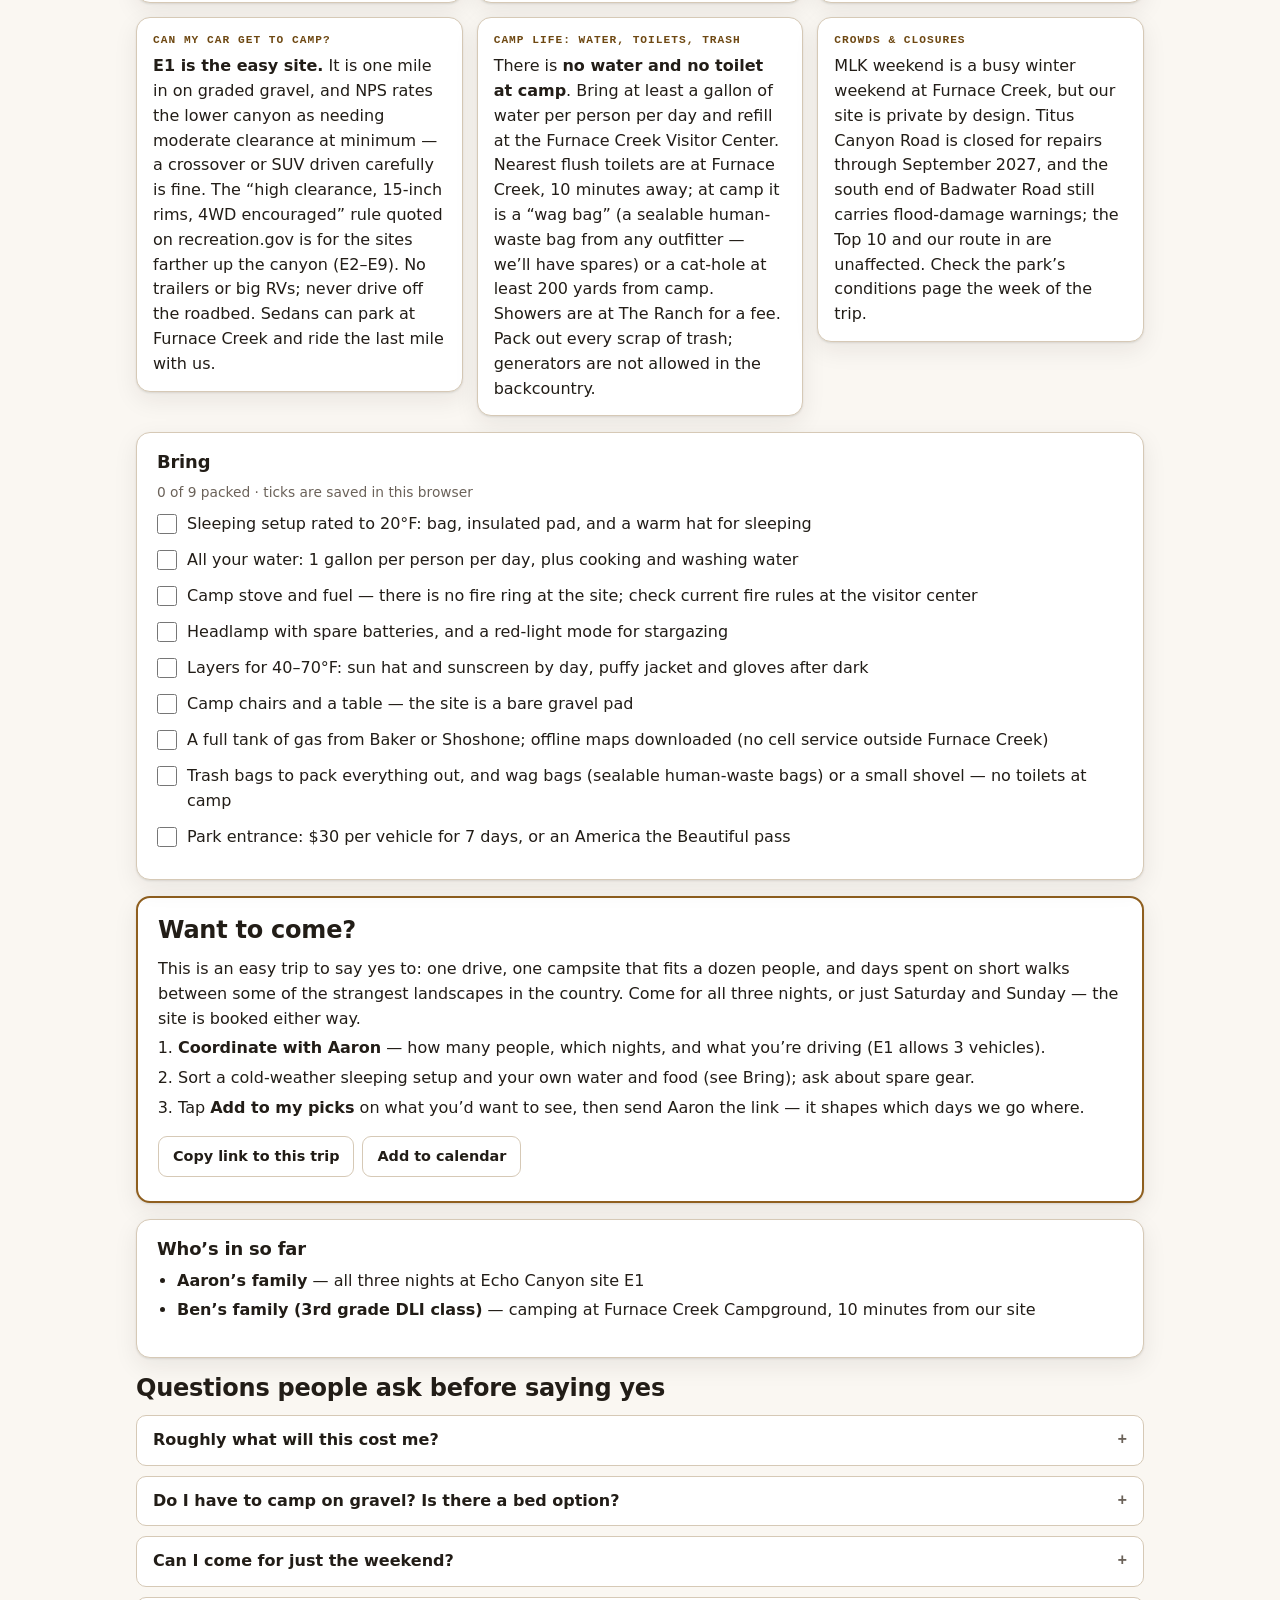
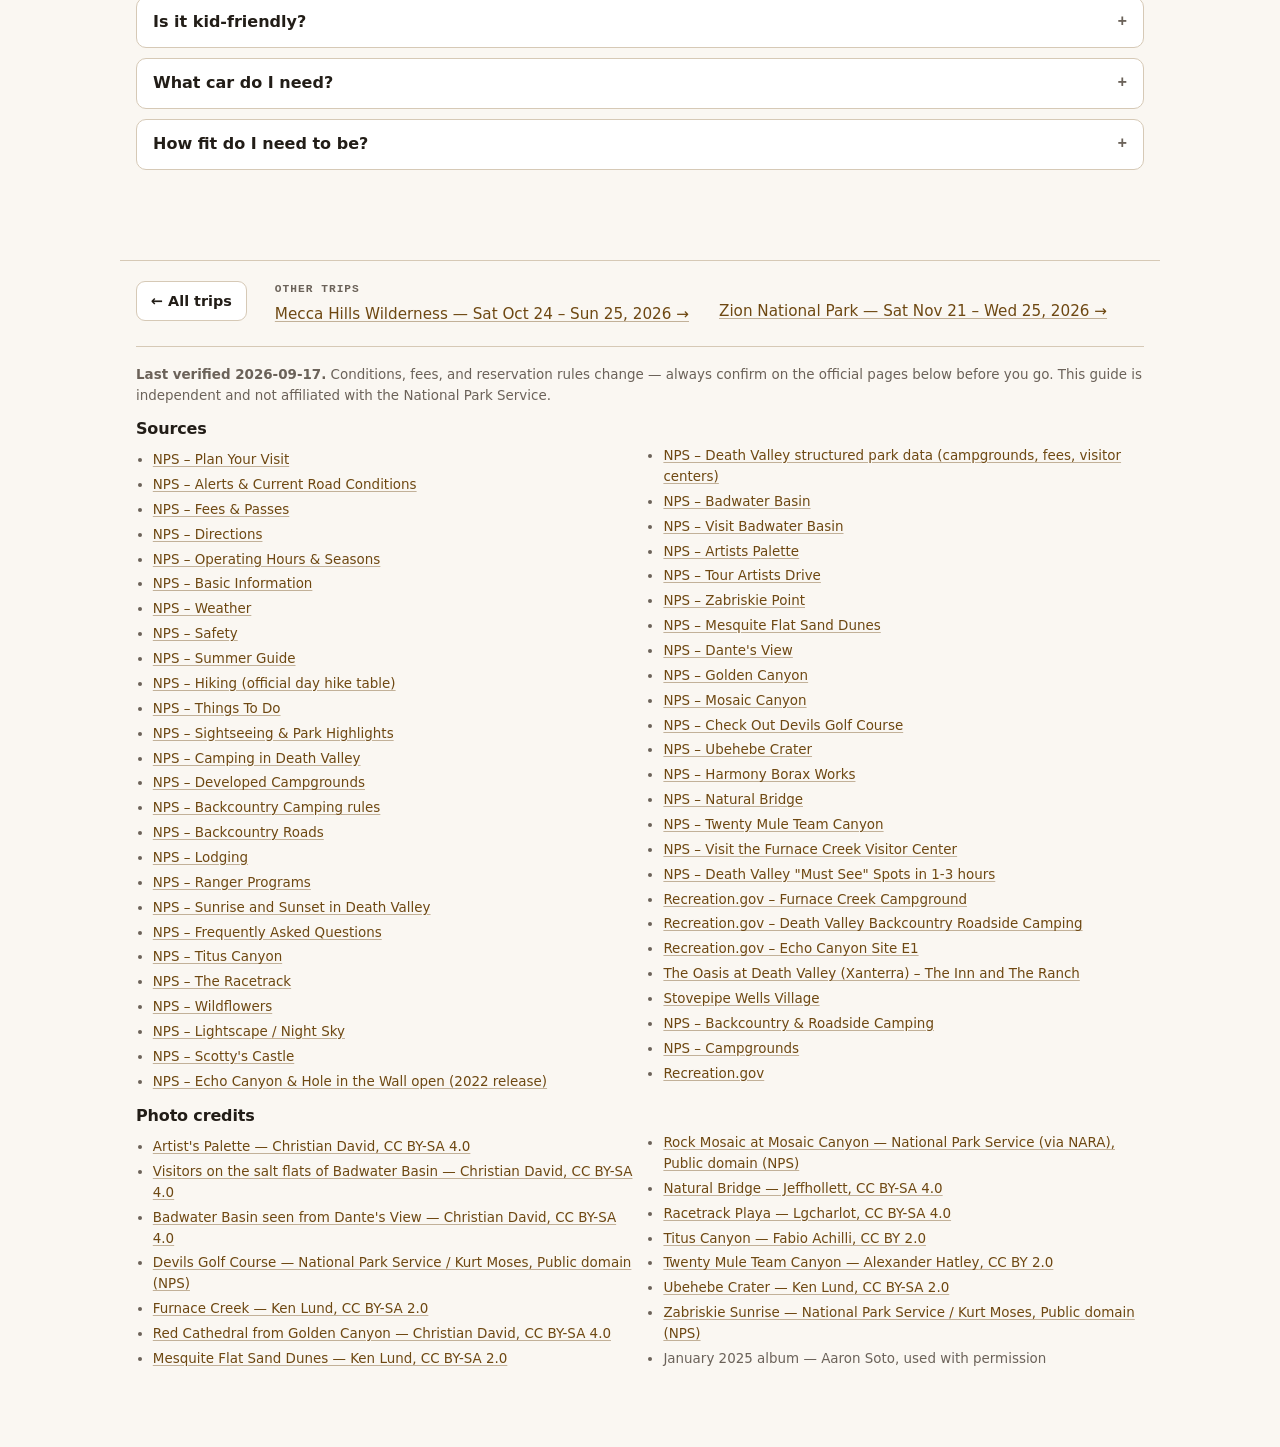
==== commit b3b6e60d: "Mecca Hills: move trip to Oct 24-25, 2026 Same Sat/Sun pattern as the original Oct 17-18 dates. Re-f" ====
--- a/guides/death-valley/index.html
+++ b/guides/death-valley/index.html
@@ -5,11 +5,11 @@
 <meta property="og:title" content="Death Valley — MLK weekend, January 2027 — you’re invited">
 <meta property="og:description" content="Three nights camped on our own gravel pad off Echo Canyon Road, a few miles from Furnace Creek, in the one season when Death Valley is comfortable: sunny…">
 <meta property="og:type" content="website">
-<meta property="og:site_name" content="Contento Afuera">
+<meta property="og:site_name" content="Juntar">
 <meta name="twitter:card" content="summary_large_image">
-<meta property="og:image" content="https://aaronmsoto.github.io/travel-guides/guides/death-valley/img/zabriskie-point.jpg">
+<meta property="og:image" content="https://juntar.net/guides/death-valley/img/zabriskie-point.jpg">
 <meta property="og:image:width" content="1100"><meta property="og:image:height" content="732">
-<meta property="og:url" content="https://aaronmsoto.github.io/travel-guides/guides/death-valley/"><link rel="canonical" href="https://aaronmsoto.github.io/travel-guides/guides/death-valley/">
+<meta property="og:url" content="https://juntar.net/guides/death-valley/"><link rel="canonical" href="https://juntar.net/guides/death-valley/">
 <meta name="robots" content="noindex">
 <style>/* travel-guides shared theme v2 — tokens first, per-park overrides via --accent */
 :root{
@@ -408,8 +408,8 @@
 <section class="sec" id="safety" data-title="Safety" aria-labelledby="tab-safety"><h2 class="sech">Safety &amp; know-before-you-go</h2><p class="lede">The handful of things that actually hurt people here, with the specific rule that prevents each one — sorted for <b>our dates (mid January)</b>.</p><h2 class="mt">For our dates</h2><div class="grid2"><div class="card safety critical"><p class="eyebrow">critical</p><h3>Water</h3><span data-units>Drink <b>at least one gallon (4 liters) per person per day</b>, more if active, plus salty food or electrolytes. Drinking water exists at only <b>three places</b>: Furnace Creek, Stovepipe Wells and Panamint Springs. Carry water for the car too — 5 gallons is the standard backcountry backup. Springs on maps may be dry or contaminated.</span></div><div class="card safety critical"><p class="eyebrow">critical</p><h3>No cell service — plan to self-rescue</h3><span data-units>The NPS says reception is "non-existent in most areas of the park" and "help may be many hours away; travel prepared to self-rescue." Download offline maps, share your itinerary, and carry a satellite messenger or PLB for anything off pavement. Dial 911 if you do find a signal.</span></div><div class="card safety critical"><p class="eyebrow">critical</p><h3>Vehicle breakdown and the single-car rollover</h3><span data-units>The NPS is blunt: <b>"The most dangerous thing in Death Valley is not the heat — it is the single car rollover."</b> Most deaths here are single-vehicle crashes on narrow, winding 1930s roads. If you break down, <b>stay with the vehicle</b> — it is shade, shelter and a bigger target. Raise the hood and mark the road with a large X. AAA often won't tow on dirt.</span></div><div class="card safety important"><p class="eyebrow">important</p><h3>Cold nights at low elevation</h3><span data-units>Furnace Creek averages a 40°F low in January and the valley floor radiates heat away fast under clear skies — nights at an unsheltered site can dip into the 30s. Hypothermia is a winter risk here, not just heat: sleep in a bag rated to 20°F on an insulated pad, keep a hat on, and put on the puffy the moment the sun drops. The NPS weather page: temperatures fall 3–5°F for every 1,000 ft you climb, so Dante’s View (5,475 ft) can be 15–25°F colder than camp.</span></div><div class="card safety important"><p class="eyebrow">important</p><h3>Abandoned mines</h3><span data-units>The park is riddled with old workings — gold, silver, lead, borax, talc, mercury. <b>Never enter a mine tunnel or shaft.</b> The NPS lists the hazards: unstable ground, hidden vertical shafts, rotten timbers, pockets of bad air and poisonous gas, and animals sheltering inside. The open adits at Leadfield in Titus Canyon are especially dangerous.</span></div><div class="card safety note"><p class="eyebrow">note</p><h3>Driving at night and wildlife</h3><span data-units>Park roads are unlit, often unshouldered and rarely straight. Coyotes, jackrabbits and bighorn sheep move at dawn, dusk and after dark — hitting one with no cell service is a bad night. Scout night routes in daylight. Respect rattlesnakes (sidewinders live in the dunes), scorpions and black widows: look before placing a hand or foot.</span></div><div class="card safety note"><p class="eyebrow">note</p><h3>Winter at elevation</h3><span data-units>Temperatures drop <b>3–5°F per 1,000 feet</b> climbed, so Dante's View and the Panamint crest are a different world — pack a jacket even at 100°F below. Mahogany Flat (8,200 ft) is "often closed due to snowy/icy conditions"; Thorndike opens mid-April to December. <b>Telescope Peak in winter is a snow climb</b>, 12.2 mi and 3,375 ft.</span></div></div><details class="other"><summary>Risks in other seasons (2)</summary><div class="body"><div class="grid2"><div class="card safety critical"><p class="eyebrow">critical</p><h3>Extreme heat — the 10 am rule</h3><span data-units>Death Valley holds the <b>world record air temperature: 134°F, July 10, 1913</b>, and July still averages 116°F. The NPS posts one rule on nearly every low-elevation trail page: <b>"Hiking not advised after 10 am in the summer."</b> May–September, stay on paved roads near an air-conditioned vehicle — no more than ~15 min outside at Badwater. Confusion or disorientation is heat stroke.</span></div><div class="card safety important"><p class="eyebrow">important</p><h3>Flash floods</h3><span data-units>Under 2 inches of rain a year is the problem — the ground can't absorb it. <b>Never enter a canyon during a storm or when rain is forecast, even if the sky above you is clear.</b> Floods arrive fast carrying large debris. The NPS singles out Mosaic Canyon as a frequent flash-flood site; Hurricane Hilary in 2023 destroyed roads still unrepaired in 2026.</span></div></div></div></details></section>
 <section class="sec" id="faq" data-title="FAQ" aria-labelledby="tab-faq"><h2 class="sech">Frequently asked</h2><p class="lede">About the park in general. Trip questions are on <a href="#trip">The Trip</a>.</p><details><summary>When is the best time to visit Death Valley?</summary><div class="body"><span data-units><b>November through March.</b> Winter highs run 65–73°F with cold nights — ideal hiking weather — and late October and November are arguably the best weeks of all, when the seasonal campgrounds reopen before the crowds arrive. <b>Spring (March–May) is the most popular time</b> and the only shot at wildflowers, but lodging and campgrounds sell out. Avoid June–August unless you are happy seeing the park from a car.</span></div></details><details><summary>Is it safe to visit in summer?</summary><div class="body"><span data-units>The NPS answer is "yes, but you must be prepared and use common sense." With an air-conditioned car you can safely see most of the main sights: <b>stay on paved roads</b>, carry plenty of water, drink at least a gallon a day, and if your car breaks down <b>stay with it</b>. What you must not do is hike at low elevation — NPS posts <b>"hiking not advised after 10 am"</b> on every valley-floor trail. To walk in summer, go up: Wildrose or Telescope Peak.</span></div></details><details><summary>Do I need a 4WD or high-clearance vehicle?</summary><div class="body"><span data-units><b>No, not for the highlights.</b> Badwater, Artists Drive, Zabriskie Point, Dante's View, the dunes, Golden Canyon and Harmony Borax Works are all on pavement, and the short gravel spurs to Devils Golf Course, Natural Bridge, Mosaic Canyon and Twenty Mule Team Canyon are normally fine for a sedan.<br><br>You need high clearance and usually 4x4 for the Racetrack, the upper Echo Canyon sites and most backcountry roads; the NPS defines high clearance as <b>15-inch wheel rims and 8 inches of ground clearance</b>.</span></div></details><details><summary>Is there cell service in Death Valley?</summary><div class="body"><span data-units><b>Essentially no.</b> The NPS says reception is "non-existent in most areas of the park." Some carriers get slow service at Furnace Creek and Stovepipe Wells, often only with roaming enabled, and the park warns to "expect zero connectivity" on holidays and busy weekends. There is <b>free 24-hour Wi-Fi at the Furnace Creek Visitor Center</b> and free Wi-Fi for Stovepipe Wells guests. Download offline maps first.</span></div></details><details><summary>Where do I pay the entrance fee? There was no entrance station.</summary><div class="body"><span data-units>Correct — <b>Death Valley has no staffed entrance stations</b>, so paying is on you. Buy the pass in advance on Recreation.gov and print it for the dashboard; pay a ranger at Furnace Creek Visitor Center or Stovepipe Wells Ranger Station; or use a <b>24/7 automated machine</b> at Furnace Creek, Stovepipe Wells, Grapevine Ranger Station, Ryan Kiosk, Zabriskie Point, Badwater, Hell's Gate or several campgrounds. <b>Credit card only — the park takes no cash.</b></span></div></details><details><summary>Can I get gas in the park?</summary><div class="body"><span data-units>Yes, at exactly three places: <b>The Oasis at Death Valley</b> in Furnace Creek (two grades plus diesel), <b>Stovepipe Wells</b> (87 octane only, no diesel, 24 hours) and <b>Panamint Springs Resort</b> (gasoline and diesel). All three are the only game in town for 50+ miles and priced accordingly — fill up in Pahrump, Beatty, Lone Pine or Ridgecrest first. For EVs there are <b>no fast chargers in the park</b>; the nearest are in Beatty, 43 miles away.</span></div></details><details><summary>Can I camp anywhere I want?</summary><div class="body"><span data-units>No. Free dispersed camping is allowed only along <b>authorized dirt roads</b>, at least <b>1 mile in from any paved road</b>, in an already-disturbed spot and <b>more than 100 yards from water</b>. It is banned along paved roads and pullouts, on the valley floor between Ashford Mill and 2 miles north of Stovepipe Wells, at Eureka Dunes and Greenwater Canyon, at historic mining sites, and on more than a dozen day-use-only roads. The designated sites on Echo Canyon, Hole in the Wall, Greenwater Valley and Cottonwood/Marble roads are different: <b>$10 a night, reservation-only</b>.</span></div></details><details><summary>Do I need a reservation to enter the park?</summary><div class="body"><span data-units><b>No.</b> There is no timed entry and no day-use reservation system — the park is open 24 hours a day, every day. The only reservations are for <b>Furnace Creek Campground between October 15 and April 15</b> (book 5 days to 6 months ahead; it fills most nights), the designated backcountry roadside campsites, the park lodges, and a few ticketed ranger programs.</span></div></details></section>
 </main>
-<footer class="site"><nav class="footnav" aria-label="More"><a class="btn" href="../../index.html">← All trips</a><div><p class="eyebrow">Other trips</p><ul><li><a href="../mecca-hills/index.html#trip">Mecca Hills Wilderness — Sat Oct 17 – Sun 18, 2026 →</a></li><li><a href="../zion/index.html#trip">Zion National Park — Sat Nov 21 – Wed 25, 2026 →</a></li></ul></div></nav><p><b>Last verified 2026-09-17.</b> Conditions, fees, and reservation rules change — always confirm on the official pages below before you go. This guide is independent and not affiliated with the National Park Service.</p><h2>Sources</h2><ul><li><a href="https://www.nps.gov/deva/planyourvisit/index.htm" target="_blank" rel="noopener">NPS – Plan Your Visit</a></li><li><a href="https://www.nps.gov/deva/planyourvisit/conditions.htm" target="_blank" rel="noopener">NPS – Alerts &amp; Current Road Conditions</a></li><li><a href="https://www.nps.gov/deva/planyourvisit/fees.htm" target="_blank" rel="noopener">NPS – Fees &amp; Passes</a></li><li><a href="https://www.nps.gov/deva/planyourvisit/directions.htm" target="_blank" rel="noopener">NPS – Directions</a></li><li><a href="https://www.nps.gov/deva/planyourvisit/hours.htm" target="_blank" rel="noopener">NPS – Operating Hours &amp; Seasons</a></li><li><a href="https://www.nps.gov/deva/planyourvisit/basicinfo.htm" target="_blank" rel="noopener">NPS – Basic Information</a></li><li><a href="https://www.nps.gov/deva/planyourvisit/weather.htm" target="_blank" rel="noopener">NPS – Weather</a></li><li><a href="https://www.nps.gov/deva/planyourvisit/safety.htm" target="_blank" rel="noopener">NPS – Safety</a></li><li><a href="https://www.nps.gov/deva/planyourvisit/summer.htm" target="_blank" rel="noopener">NPS – Summer Guide</a></li><li><a href="https://www.nps.gov/deva/planyourvisit/hiking.htm" target="_blank" rel="noopener">NPS – Hiking (official day hike table)</a></li><li><a href="https://www.nps.gov/deva/planyourvisit/things2do.htm" target="_blank" rel="noopener">NPS – Things To Do</a></li><li><a href="https://www.nps.gov/deva/planyourvisit/sightseeing-park-highlights.htm" target="_blank" rel="noopener">NPS – Sightseeing &amp; Park Highlights</a></li><li><a href="https://www.nps.gov/deva/planyourvisit/camping-in-death-valley.htm" target="_blank" rel="noopener">NPS – Camping in Death Valley</a></li><li><a href="https://www.nps.gov/deva/planyourvisit/developed-campgrounds.htm" target="_blank" rel="noopener">NPS – Developed Campgrounds</a></li><li><a href="https://www.nps.gov/deva/planyourvisit/backcamp.htm" target="_blank" rel="noopener">NPS – Backcountry Camping rules</a></li><li><a href="https://www.nps.gov/deva/planyourvisit/backcountryroads.htm" target="_blank" rel="noopener">NPS – Backcountry Roads</a></li><li><a href="https://www.nps.gov/deva/planyourvisit/lodging.htm" target="_blank" rel="noopener">NPS – Lodging</a></li><li><a href="https://www.nps.gov/deva/planyourvisit/ranger-programs.htm" target="_blank" rel="noopener">NPS – Ranger Programs</a></li><li><a href="https://www.nps.gov/deva/planyourvisit/sunrise-and-sunset-in-death-valley.htm" target="_blank" rel="noopener">NPS – Sunrise and Sunset in Death Valley</a></li><li><a href="https://www.nps.gov/deva/faqs.htm" target="_blank" rel="noopener">NPS – Frequently Asked Questions</a></li><li><a href="https://www.nps.gov/deva/planyourvisit/titus-canyon.htm" target="_blank" rel="noopener">NPS – Titus Canyon</a></li><li><a href="https://www.nps.gov/deva/planyourvisit/the-racetrack.htm" target="_blank" rel="noopener">NPS – The Racetrack</a></li><li><a href="https://www.nps.gov/deva/learn/nature/wildflowers.htm" target="_blank" rel="noopener">NPS – Wildflowers</a></li><li><a href="https://www.nps.gov/deva/learn/nature/lightscape.htm" target="_blank" rel="noopener">NPS – Lightscape / Night Sky</a></li><li><a href="https://www.nps.gov/deva/learn/historyculture/scottys-castle.htm" target="_blank" rel="noopener">NPS – Scotty&#x27;s Castle</a></li><li><a href="https://www.nps.gov/deva/learn/news/echo-canyon.htm" target="_blank" rel="noopener">NPS – Echo Canyon &amp; Hole in the Wall open (2022 release)</a></li><li><a href="https://www.nps.gov/deva/structured_data_deva.json" target="_blank" rel="noopener">NPS – Death Valley structured park data (campgrounds, fees, visitor centers)</a></li><li><a href="https://www.nps.gov/places/badwater-basin.htm" target="_blank" rel="noopener">NPS – Badwater Basin</a></li><li><a href="https://www.nps.gov/thingstodo/visit-badwater-basin.htm" target="_blank" rel="noopener">NPS – Visit Badwater Basin</a></li><li><a href="https://www.nps.gov/places/artists-palette.htm" target="_blank" rel="noopener">NPS – Artists Palette</a></li><li><a href="https://www.nps.gov/thingstodo/tour-artists-drive.htm" target="_blank" rel="noopener">NPS – Tour Artists Drive</a></li><li><a href="https://www.nps.gov/places/zabriskie-point-scenic-viewpoint.htm" target="_blank" rel="noopener">NPS – Zabriskie Point</a></li><li><a href="https://www.nps.gov/places/mesquite-flat-sand-dunes.htm" target="_blank" rel="noopener">NPS – Mesquite Flat Sand Dunes</a></li><li><a href="https://www.nps.gov/places/dantes-view.htm" target="_blank" rel="noopener">NPS – Dante&#x27;s View</a></li><li><a href="https://www.nps.gov/places/golden-canyon.htm" target="_blank" rel="noopener">NPS – Golden Canyon</a></li><li><a href="https://www.nps.gov/places/mosaic-canyon.htm" target="_blank" rel="noopener">NPS – Mosaic Canyon</a></li><li><a href="https://www.nps.gov/thingstodo/check-out-devils-golf-course.htm" target="_blank" rel="noopener">NPS – Check Out Devils Golf Course</a></li><li><a href="https://www.nps.gov/places/ubehebe-crater.htm" target="_blank" rel="noopener">NPS – Ubehebe Crater</a></li><li><a href="https://www.nps.gov/places/harmony-borax-works.htm" target="_blank" rel="noopener">NPS – Harmony Borax Works</a></li><li><a href="https://www.nps.gov/places/natural-bridge.htm" target="_blank" rel="noopener">NPS – Natural Bridge</a></li><li><a href="https://www.nps.gov/places/twenty-mule-team-canyon.htm" target="_blank" rel="noopener">NPS – Twenty Mule Team Canyon</a></li><li><a href="https://www.nps.gov/thingstodo/visit-the-furnace-creek-visitor-center.htm" target="_blank" rel="noopener">NPS – Visit the Furnace Creek Visitor Center</a></li><li><a href="https://www.nps.gov/tripideas/death-valley-must-see-spots-in-1-3-hours.htm" target="_blank" rel="noopener">NPS – Death Valley &quot;Must See&quot; Spots in 1-3 hours</a></li><li><a href="https://www.recreation.gov/camping/campgrounds/232496" target="_blank" rel="noopener">Recreation.gov – Furnace Creek Campground</a></li><li><a href="https://www.recreation.gov/camping/campgrounds/10303151" target="_blank" rel="noopener">Recreation.gov – Death Valley Backcountry Roadside Camping</a></li><li><a href="https://www.recreation.gov/camping/campsites/10303166" target="_blank" rel="noopener">Recreation.gov – Echo Canyon Site E1</a></li><li><a href="https://www.oasisatdeathvalley.com" target="_blank" rel="noopener">The Oasis at Death Valley (Xanterra) – The Inn and The Ranch</a></li><li><a href="https://www.stovepipedeathvalley.com" target="_blank" rel="noopener">Stovepipe Wells Village</a></li><li><a href="https://www.nps.gov/deva/planyourvisit/backcountry-roadside-camping.htm" target="_blank" rel="noopener">NPS – Backcountry &amp; Roadside Camping</a></li><li><a href="https://www.nps.gov/deva/planyourvisit/campgrounds.htm" target="_blank" rel="noopener">NPS – Campgrounds</a></li><li><a href="https://www.recreation.gov" target="_blank" rel="noopener">Recreation.gov</a></li></ul><h2>Photo credits</h2><ul><li><a href="https://commons.wikimedia.org/wiki/File:Artist%27s_Palette,_Death_Valley_National_Park,_California.jpg" target="_blank" rel="noopener">Artist&#x27;s Palette — Christian David, CC BY-SA 4.0</a></li><li><a href="https://commons.wikimedia.org/wiki/File:Visitors_on_the_salt_flats_of_Badwater_Basin,_Death_Valley_National_Park,_California.jpg" target="_blank" rel="noopener">Visitors on the salt flats of Badwater Basin — Christian David, CC BY-SA 4.0</a></li><li><a href="https://commons.wikimedia.org/wiki/File:Badwater_Basin_seen_from_Dante%27s_View,_Death_Valley_National_Park,_California.jpg" target="_blank" rel="noopener">Badwater Basin seen from Dante&#x27;s View — Christian David, CC BY-SA 4.0</a></li><li><a href="https://commons.wikimedia.org/wiki/File:Devils_Golf_Course,_Death_Valley_National_Park.jpg" target="_blank" rel="noopener">Devils Golf Course — National Park Service / Kurt Moses, Public domain (NPS)</a></li><li><a href="https://commons.wikimedia.org/wiki/File:Furnace_Creek,_Death_Valley_National_Park,_California_(15083151153).jpg" target="_blank" rel="noopener">Furnace Creek — Ken Lund, CC BY-SA 2.0</a></li><li><a href="https://commons.wikimedia.org/wiki/File:Red_Cathedral_from_Golden_Canyon,_Death_Valley_National_Park,_California.jpg" target="_blank" rel="noopener">Red Cathedral from Golden Canyon — Christian David, CC BY-SA 4.0</a></li><li><a href="https://commons.wikimedia.org/wiki/File:Mesquite_Flat_Sand_Dunes,_Death_Valley_National_Park,_California_(15700605221).jpg" target="_blank" rel="noopener">Mesquite Flat Sand Dunes — Ken Lund, CC BY-SA 2.0</a></li><li><a href="https://commons.wikimedia.org/wiki/File:Death_Valley_Scenic_Byway_-_Rock_Mosaic_at_Mosaic_Canyon_-_NARA_-_7717982.jpg" target="_blank" rel="noopener">Rock Mosaic at Mosaic Canyon — National Park Service (via NARA), Public domain (NPS)</a></li><li><a href="https://commons.wikimedia.org/wiki/File:Natural_Bridge_at_Death_Valley_National_Park_in_California.jpg" target="_blank" rel="noopener">Natural Bridge — Jeffhollett, CC BY-SA 4.0</a></li><li><a href="https://commons.wikimedia.org/wiki/File:Racetrack_Playa_in_Death_Valley_National_Park.jpg" target="_blank" rel="noopener">Racetrack Playa — Lgcharlot, CC BY-SA 4.0</a></li><li><a href="https://commons.wikimedia.org/wiki/File:Titus_Canyon,_Death_Valley_(29529482756).jpg" target="_blank" rel="noopener">Titus Canyon — Fabio Achilli, CC BY 2.0</a></li><li><a href="https://commons.wikimedia.org/wiki/File:USA_-_California_-_Death_Valley_NP_-_Twenty_Mule_Team_Canyon_-_52977443735.jpg" target="_blank" rel="noopener">Twenty Mule Team Canyon — Alexander Hatley, CC BY 2.0</a></li><li><a href="https://commons.wikimedia.org/wiki/File:Ubehebe_Crater,_Death_Valley_National_Park,_California_(15516654369).jpg" target="_blank" rel="noopener">Ubehebe Crater — Ken Lund, CC BY-SA 2.0</a></li><li><a href="https://commons.wikimedia.org/wiki/File:Zabriskie_Sunrise,_Death_Valley_National_Park.jpg" target="_blank" rel="noopener">Zabriskie Sunrise — National Park Service / Kurt Moses, Public domain (NPS)</a></li><li>January 2025 album — Aaron Soto, used with permission</li></ul></footer>
-<script id="rsvpdata" type="application/json">{"title": "Death Valley \u2014 MLK weekend, January 2027", "host": "Aaron", "url": "https://aaronmsoto.github.io/travel-guides/guides/death-valley/"}</script>
+<footer class="site"><nav class="footnav" aria-label="More"><a class="btn" href="../../index.html">← All trips</a><div><p class="eyebrow">Other trips</p><ul><li><a href="../mecca-hills/index.html#trip">Mecca Hills Wilderness — Sat Oct 24 – Sun 25, 2026 →</a></li><li><a href="../zion/index.html#trip">Zion National Park — Sat Nov 21 – Wed 25, 2026 →</a></li></ul></div></nav><p><b>Last verified 2026-09-17.</b> Conditions, fees, and reservation rules change — always confirm on the official pages below before you go. This guide is independent and not affiliated with the National Park Service.</p><h2>Sources</h2><ul><li><a href="https://www.nps.gov/deva/planyourvisit/index.htm" target="_blank" rel="noopener">NPS – Plan Your Visit</a></li><li><a href="https://www.nps.gov/deva/planyourvisit/conditions.htm" target="_blank" rel="noopener">NPS – Alerts &amp; Current Road Conditions</a></li><li><a href="https://www.nps.gov/deva/planyourvisit/fees.htm" target="_blank" rel="noopener">NPS – Fees &amp; Passes</a></li><li><a href="https://www.nps.gov/deva/planyourvisit/directions.htm" target="_blank" rel="noopener">NPS – Directions</a></li><li><a href="https://www.nps.gov/deva/planyourvisit/hours.htm" target="_blank" rel="noopener">NPS – Operating Hours &amp; Seasons</a></li><li><a href="https://www.nps.gov/deva/planyourvisit/basicinfo.htm" target="_blank" rel="noopener">NPS – Basic Information</a></li><li><a href="https://www.nps.gov/deva/planyourvisit/weather.htm" target="_blank" rel="noopener">NPS – Weather</a></li><li><a href="https://www.nps.gov/deva/planyourvisit/safety.htm" target="_blank" rel="noopener">NPS – Safety</a></li><li><a href="https://www.nps.gov/deva/planyourvisit/summer.htm" target="_blank" rel="noopener">NPS – Summer Guide</a></li><li><a href="https://www.nps.gov/deva/planyourvisit/hiking.htm" target="_blank" rel="noopener">NPS – Hiking (official day hike table)</a></li><li><a href="https://www.nps.gov/deva/planyourvisit/things2do.htm" target="_blank" rel="noopener">NPS – Things To Do</a></li><li><a href="https://www.nps.gov/deva/planyourvisit/sightseeing-park-highlights.htm" target="_blank" rel="noopener">NPS – Sightseeing &amp; Park Highlights</a></li><li><a href="https://www.nps.gov/deva/planyourvisit/camping-in-death-valley.htm" target="_blank" rel="noopener">NPS – Camping in Death Valley</a></li><li><a href="https://www.nps.gov/deva/planyourvisit/developed-campgrounds.htm" target="_blank" rel="noopener">NPS – Developed Campgrounds</a></li><li><a href="https://www.nps.gov/deva/planyourvisit/backcamp.htm" target="_blank" rel="noopener">NPS – Backcountry Camping rules</a></li><li><a href="https://www.nps.gov/deva/planyourvisit/backcountryroads.htm" target="_blank" rel="noopener">NPS – Backcountry Roads</a></li><li><a href="https://www.nps.gov/deva/planyourvisit/lodging.htm" target="_blank" rel="noopener">NPS – Lodging</a></li><li><a href="https://www.nps.gov/deva/planyourvisit/ranger-programs.htm" target="_blank" rel="noopener">NPS – Ranger Programs</a></li><li><a href="https://www.nps.gov/deva/planyourvisit/sunrise-and-sunset-in-death-valley.htm" target="_blank" rel="noopener">NPS – Sunrise and Sunset in Death Valley</a></li><li><a href="https://www.nps.gov/deva/faqs.htm" target="_blank" rel="noopener">NPS – Frequently Asked Questions</a></li><li><a href="https://www.nps.gov/deva/planyourvisit/titus-canyon.htm" target="_blank" rel="noopener">NPS – Titus Canyon</a></li><li><a href="https://www.nps.gov/deva/planyourvisit/the-racetrack.htm" target="_blank" rel="noopener">NPS – The Racetrack</a></li><li><a href="https://www.nps.gov/deva/learn/nature/wildflowers.htm" target="_blank" rel="noopener">NPS – Wildflowers</a></li><li><a href="https://www.nps.gov/deva/learn/nature/lightscape.htm" target="_blank" rel="noopener">NPS – Lightscape / Night Sky</a></li><li><a href="https://www.nps.gov/deva/learn/historyculture/scottys-castle.htm" target="_blank" rel="noopener">NPS – Scotty&#x27;s Castle</a></li><li><a href="https://www.nps.gov/deva/learn/news/echo-canyon.htm" target="_blank" rel="noopener">NPS – Echo Canyon &amp; Hole in the Wall open (2022 release)</a></li><li><a href="https://www.nps.gov/deva/structured_data_deva.json" target="_blank" rel="noopener">NPS – Death Valley structured park data (campgrounds, fees, visitor centers)</a></li><li><a href="https://www.nps.gov/places/badwater-basin.htm" target="_blank" rel="noopener">NPS – Badwater Basin</a></li><li><a href="https://www.nps.gov/thingstodo/visit-badwater-basin.htm" target="_blank" rel="noopener">NPS – Visit Badwater Basin</a></li><li><a href="https://www.nps.gov/places/artists-palette.htm" target="_blank" rel="noopener">NPS – Artists Palette</a></li><li><a href="https://www.nps.gov/thingstodo/tour-artists-drive.htm" target="_blank" rel="noopener">NPS – Tour Artists Drive</a></li><li><a href="https://www.nps.gov/places/zabriskie-point-scenic-viewpoint.htm" target="_blank" rel="noopener">NPS – Zabriskie Point</a></li><li><a href="https://www.nps.gov/places/mesquite-flat-sand-dunes.htm" target="_blank" rel="noopener">NPS – Mesquite Flat Sand Dunes</a></li><li><a href="https://www.nps.gov/places/dantes-view.htm" target="_blank" rel="noopener">NPS – Dante&#x27;s View</a></li><li><a href="https://www.nps.gov/places/golden-canyon.htm" target="_blank" rel="noopener">NPS – Golden Canyon</a></li><li><a href="https://www.nps.gov/places/mosaic-canyon.htm" target="_blank" rel="noopener">NPS – Mosaic Canyon</a></li><li><a href="https://www.nps.gov/thingstodo/check-out-devils-golf-course.htm" target="_blank" rel="noopener">NPS – Check Out Devils Golf Course</a></li><li><a href="https://www.nps.gov/places/ubehebe-crater.htm" target="_blank" rel="noopener">NPS – Ubehebe Crater</a></li><li><a href="https://www.nps.gov/places/harmony-borax-works.htm" target="_blank" rel="noopener">NPS – Harmony Borax Works</a></li><li><a href="https://www.nps.gov/places/natural-bridge.htm" target="_blank" rel="noopener">NPS – Natural Bridge</a></li><li><a href="https://www.nps.gov/places/twenty-mule-team-canyon.htm" target="_blank" rel="noopener">NPS – Twenty Mule Team Canyon</a></li><li><a href="https://www.nps.gov/thingstodo/visit-the-furnace-creek-visitor-center.htm" target="_blank" rel="noopener">NPS – Visit the Furnace Creek Visitor Center</a></li><li><a href="https://www.nps.gov/tripideas/death-valley-must-see-spots-in-1-3-hours.htm" target="_blank" rel="noopener">NPS – Death Valley &quot;Must See&quot; Spots in 1-3 hours</a></li><li><a href="https://www.recreation.gov/camping/campgrounds/232496" target="_blank" rel="noopener">Recreation.gov – Furnace Creek Campground</a></li><li><a href="https://www.recreation.gov/camping/campgrounds/10303151" target="_blank" rel="noopener">Recreation.gov – Death Valley Backcountry Roadside Camping</a></li><li><a href="https://www.recreation.gov/camping/campsites/10303166" target="_blank" rel="noopener">Recreation.gov – Echo Canyon Site E1</a></li><li><a href="https://www.oasisatdeathvalley.com" target="_blank" rel="noopener">The Oasis at Death Valley (Xanterra) – The Inn and The Ranch</a></li><li><a href="https://www.stovepipedeathvalley.com" target="_blank" rel="noopener">Stovepipe Wells Village</a></li><li><a href="https://www.nps.gov/deva/planyourvisit/backcountry-roadside-camping.htm" target="_blank" rel="noopener">NPS – Backcountry &amp; Roadside Camping</a></li><li><a href="https://www.nps.gov/deva/planyourvisit/campgrounds.htm" target="_blank" rel="noopener">NPS – Campgrounds</a></li><li><a href="https://www.recreation.gov" target="_blank" rel="noopener">Recreation.gov</a></li></ul><h2>Photo credits</h2><ul><li><a href="https://commons.wikimedia.org/wiki/File:Artist%27s_Palette,_Death_Valley_National_Park,_California.jpg" target="_blank" rel="noopener">Artist&#x27;s Palette — Christian David, CC BY-SA 4.0</a></li><li><a href="https://commons.wikimedia.org/wiki/File:Visitors_on_the_salt_flats_of_Badwater_Basin,_Death_Valley_National_Park,_California.jpg" target="_blank" rel="noopener">Visitors on the salt flats of Badwater Basin — Christian David, CC BY-SA 4.0</a></li><li><a href="https://commons.wikimedia.org/wiki/File:Badwater_Basin_seen_from_Dante%27s_View,_Death_Valley_National_Park,_California.jpg" target="_blank" rel="noopener">Badwater Basin seen from Dante&#x27;s View — Christian David, CC BY-SA 4.0</a></li><li><a href="https://commons.wikimedia.org/wiki/File:Devils_Golf_Course,_Death_Valley_National_Park.jpg" target="_blank" rel="noopener">Devils Golf Course — National Park Service / Kurt Moses, Public domain (NPS)</a></li><li><a href="https://commons.wikimedia.org/wiki/File:Furnace_Creek,_Death_Valley_National_Park,_California_(15083151153).jpg" target="_blank" rel="noopener">Furnace Creek — Ken Lund, CC BY-SA 2.0</a></li><li><a href="https://commons.wikimedia.org/wiki/File:Red_Cathedral_from_Golden_Canyon,_Death_Valley_National_Park,_California.jpg" target="_blank" rel="noopener">Red Cathedral from Golden Canyon — Christian David, CC BY-SA 4.0</a></li><li><a href="https://commons.wikimedia.org/wiki/File:Mesquite_Flat_Sand_Dunes,_Death_Valley_National_Park,_California_(15700605221).jpg" target="_blank" rel="noopener">Mesquite Flat Sand Dunes — Ken Lund, CC BY-SA 2.0</a></li><li><a href="https://commons.wikimedia.org/wiki/File:Death_Valley_Scenic_Byway_-_Rock_Mosaic_at_Mosaic_Canyon_-_NARA_-_7717982.jpg" target="_blank" rel="noopener">Rock Mosaic at Mosaic Canyon — National Park Service (via NARA), Public domain (NPS)</a></li><li><a href="https://commons.wikimedia.org/wiki/File:Natural_Bridge_at_Death_Valley_National_Park_in_California.jpg" target="_blank" rel="noopener">Natural Bridge — Jeffhollett, CC BY-SA 4.0</a></li><li><a href="https://commons.wikimedia.org/wiki/File:Racetrack_Playa_in_Death_Valley_National_Park.jpg" target="_blank" rel="noopener">Racetrack Playa — Lgcharlot, CC BY-SA 4.0</a></li><li><a href="https://commons.wikimedia.org/wiki/File:Titus_Canyon,_Death_Valley_(29529482756).jpg" target="_blank" rel="noopener">Titus Canyon — Fabio Achilli, CC BY 2.0</a></li><li><a href="https://commons.wikimedia.org/wiki/File:USA_-_California_-_Death_Valley_NP_-_Twenty_Mule_Team_Canyon_-_52977443735.jpg" target="_blank" rel="noopener">Twenty Mule Team Canyon — Alexander Hatley, CC BY 2.0</a></li><li><a href="https://commons.wikimedia.org/wiki/File:Ubehebe_Crater,_Death_Valley_National_Park,_California_(15516654369).jpg" target="_blank" rel="noopener">Ubehebe Crater — Ken Lund, CC BY-SA 2.0</a></li><li><a href="https://commons.wikimedia.org/wiki/File:Zabriskie_Sunrise,_Death_Valley_National_Park.jpg" target="_blank" rel="noopener">Zabriskie Sunrise — National Park Service / Kurt Moses, Public domain (NPS)</a></li><li>January 2025 album — Aaron Soto, used with permission</li></ul></footer>
+<script id="rsvpdata" type="application/json">{"title": "Death Valley \u2014 MLK weekend, January 2027", "host": "Aaron", "url": "https://juntar.net/guides/death-valley/"}</script>
 <script>"use strict";
 (function(){
   const SLUG=document.body.dataset.slug||"guide";
